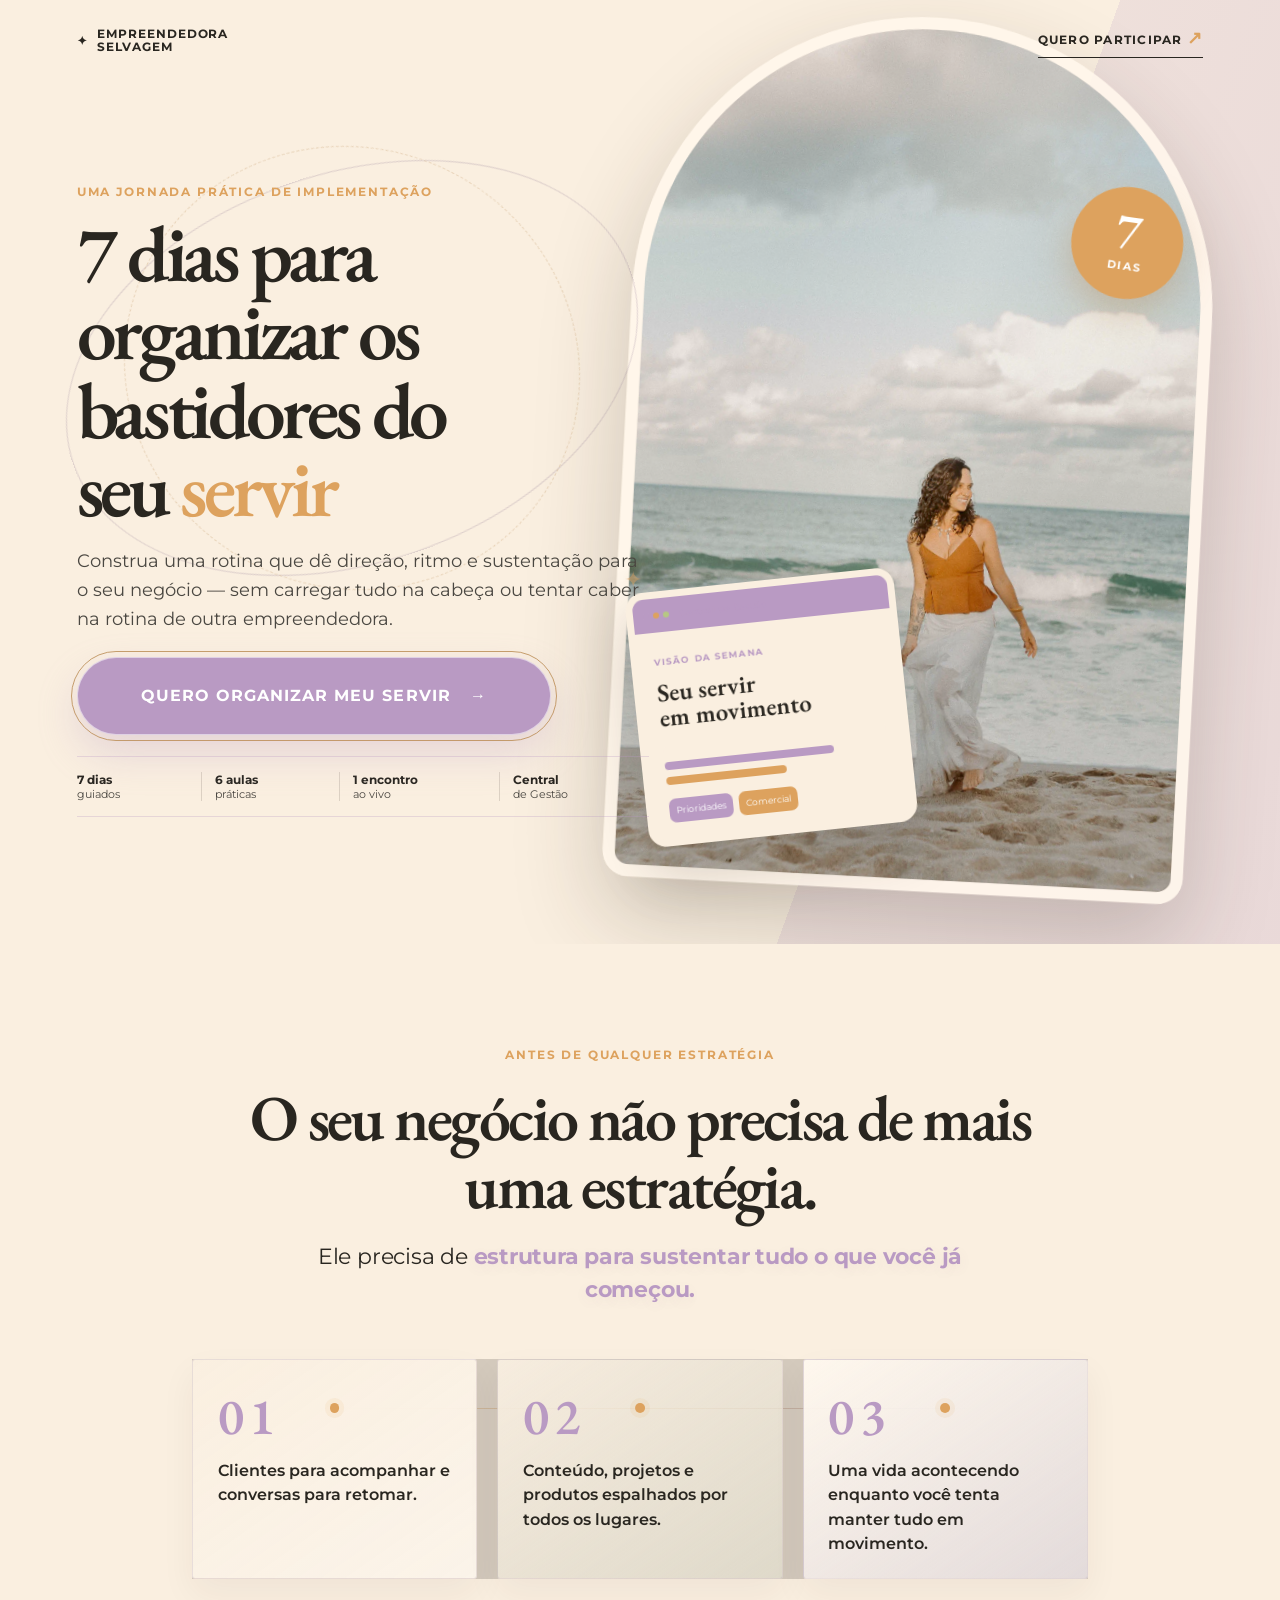
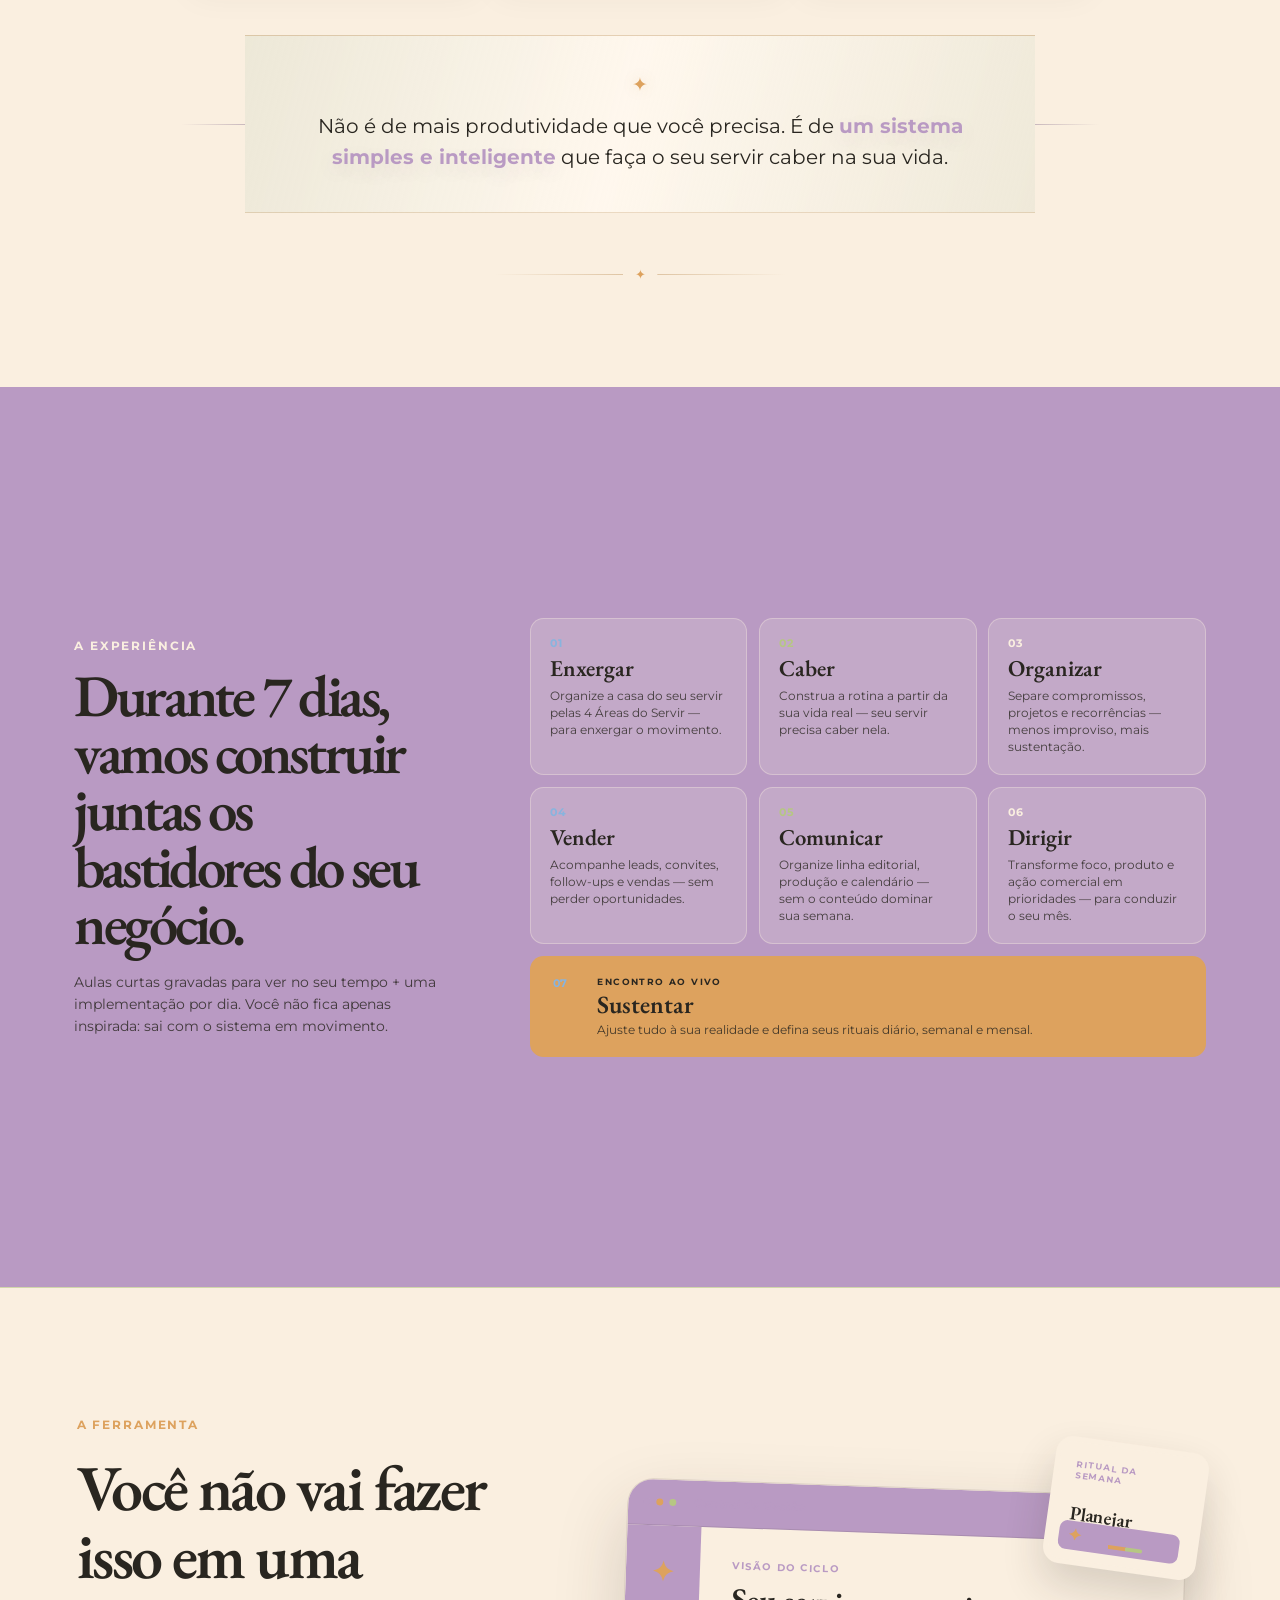
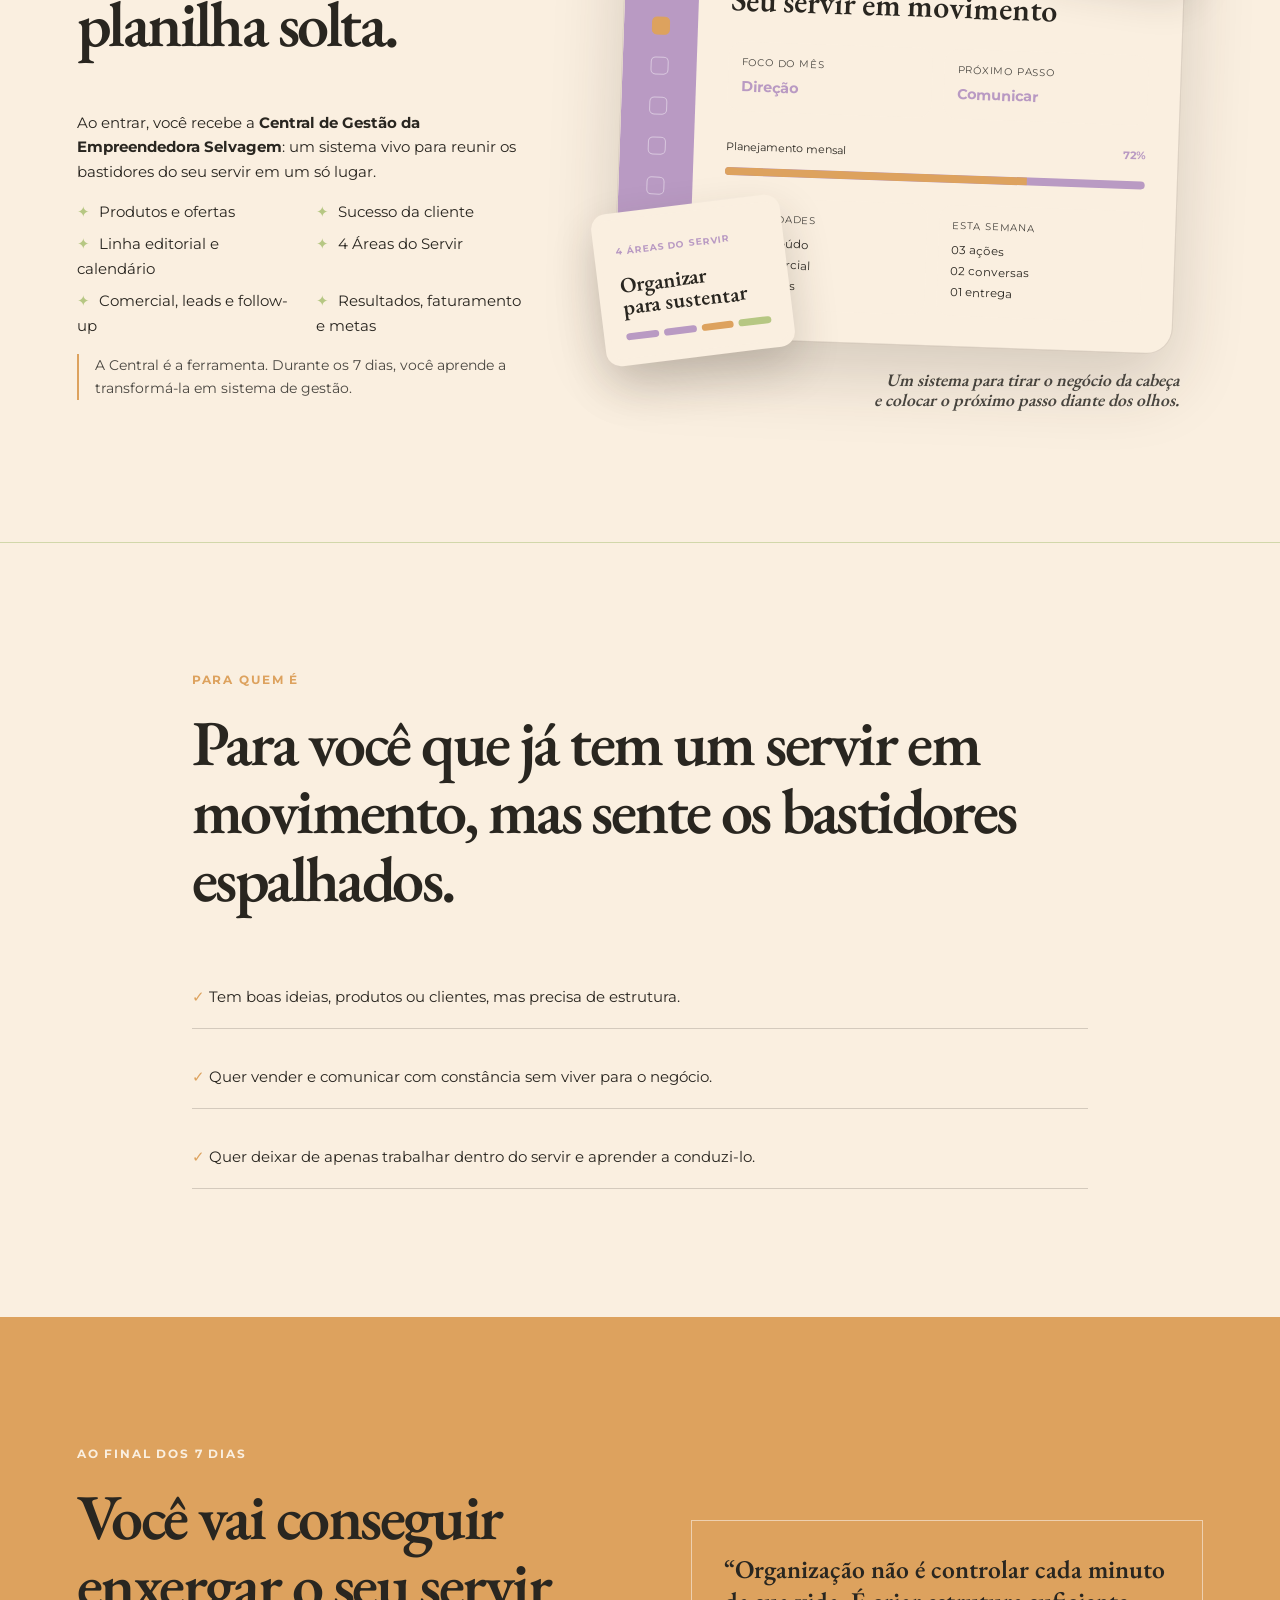
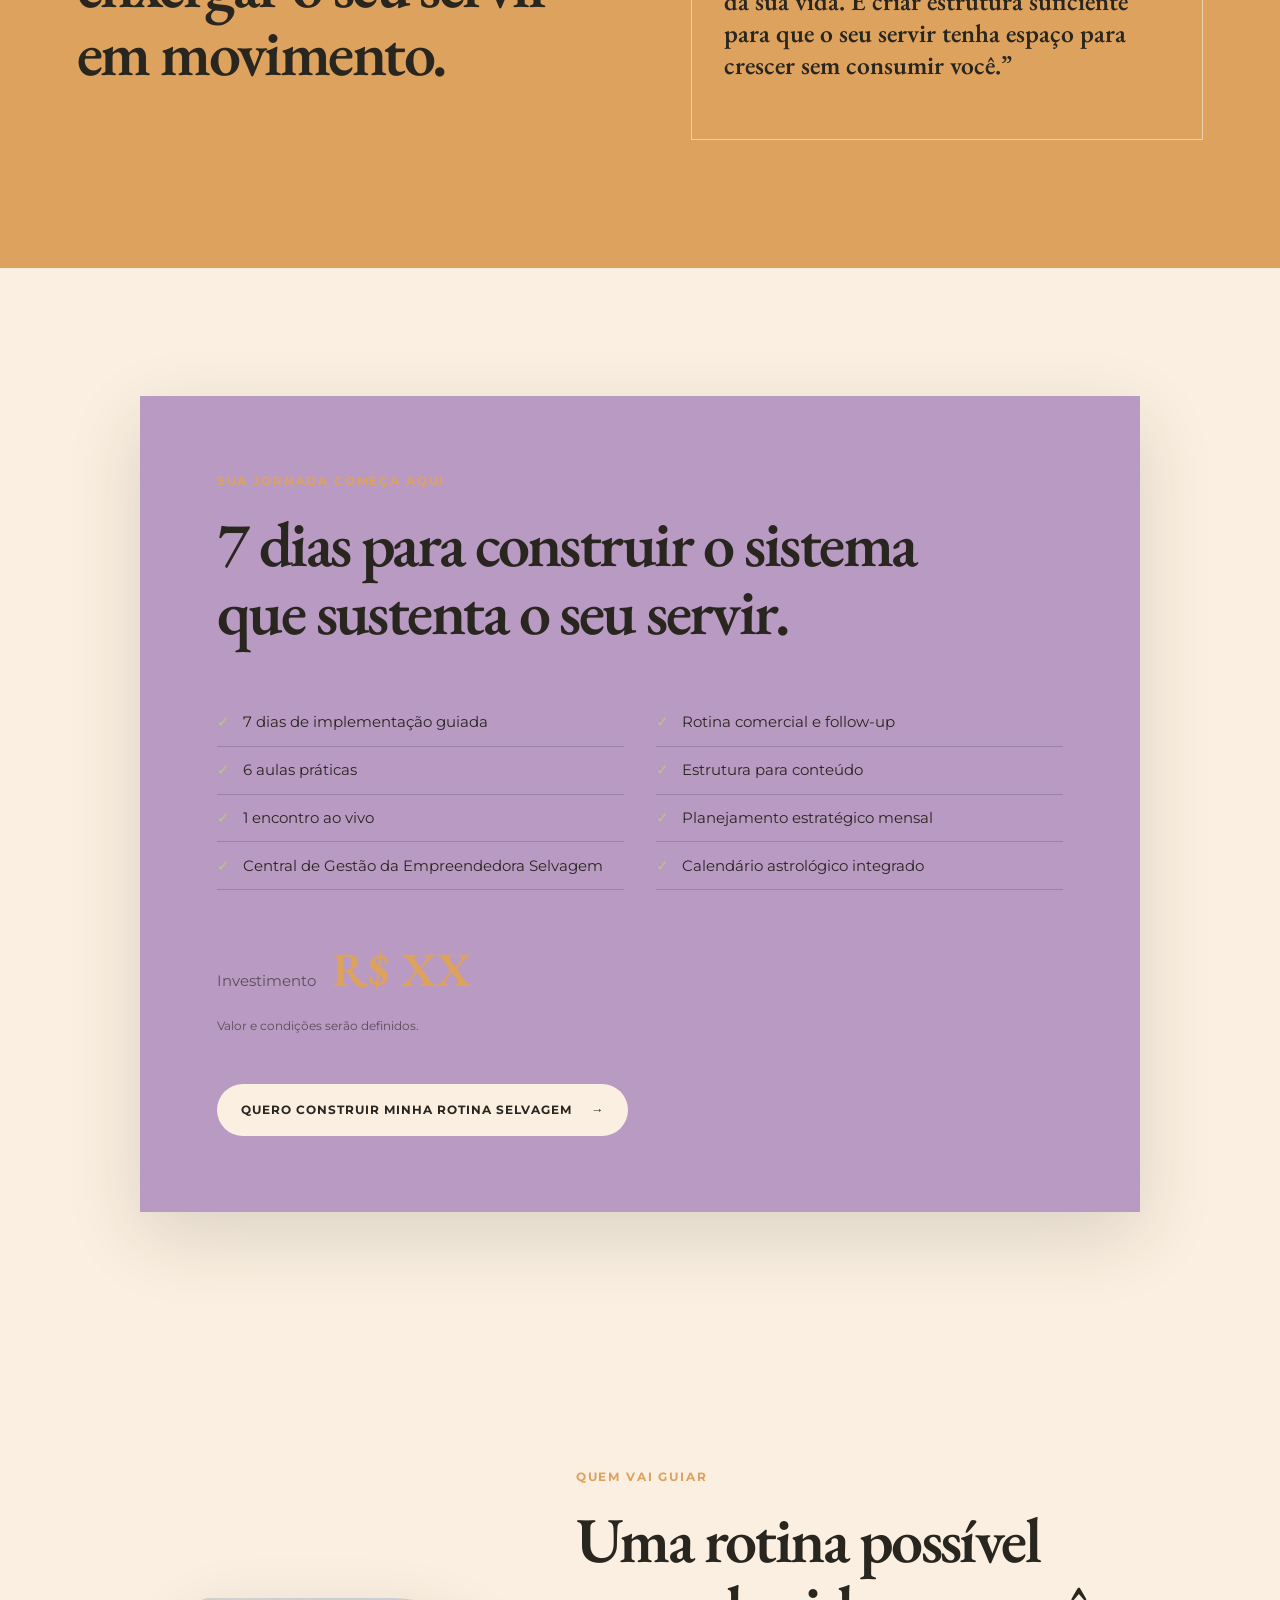
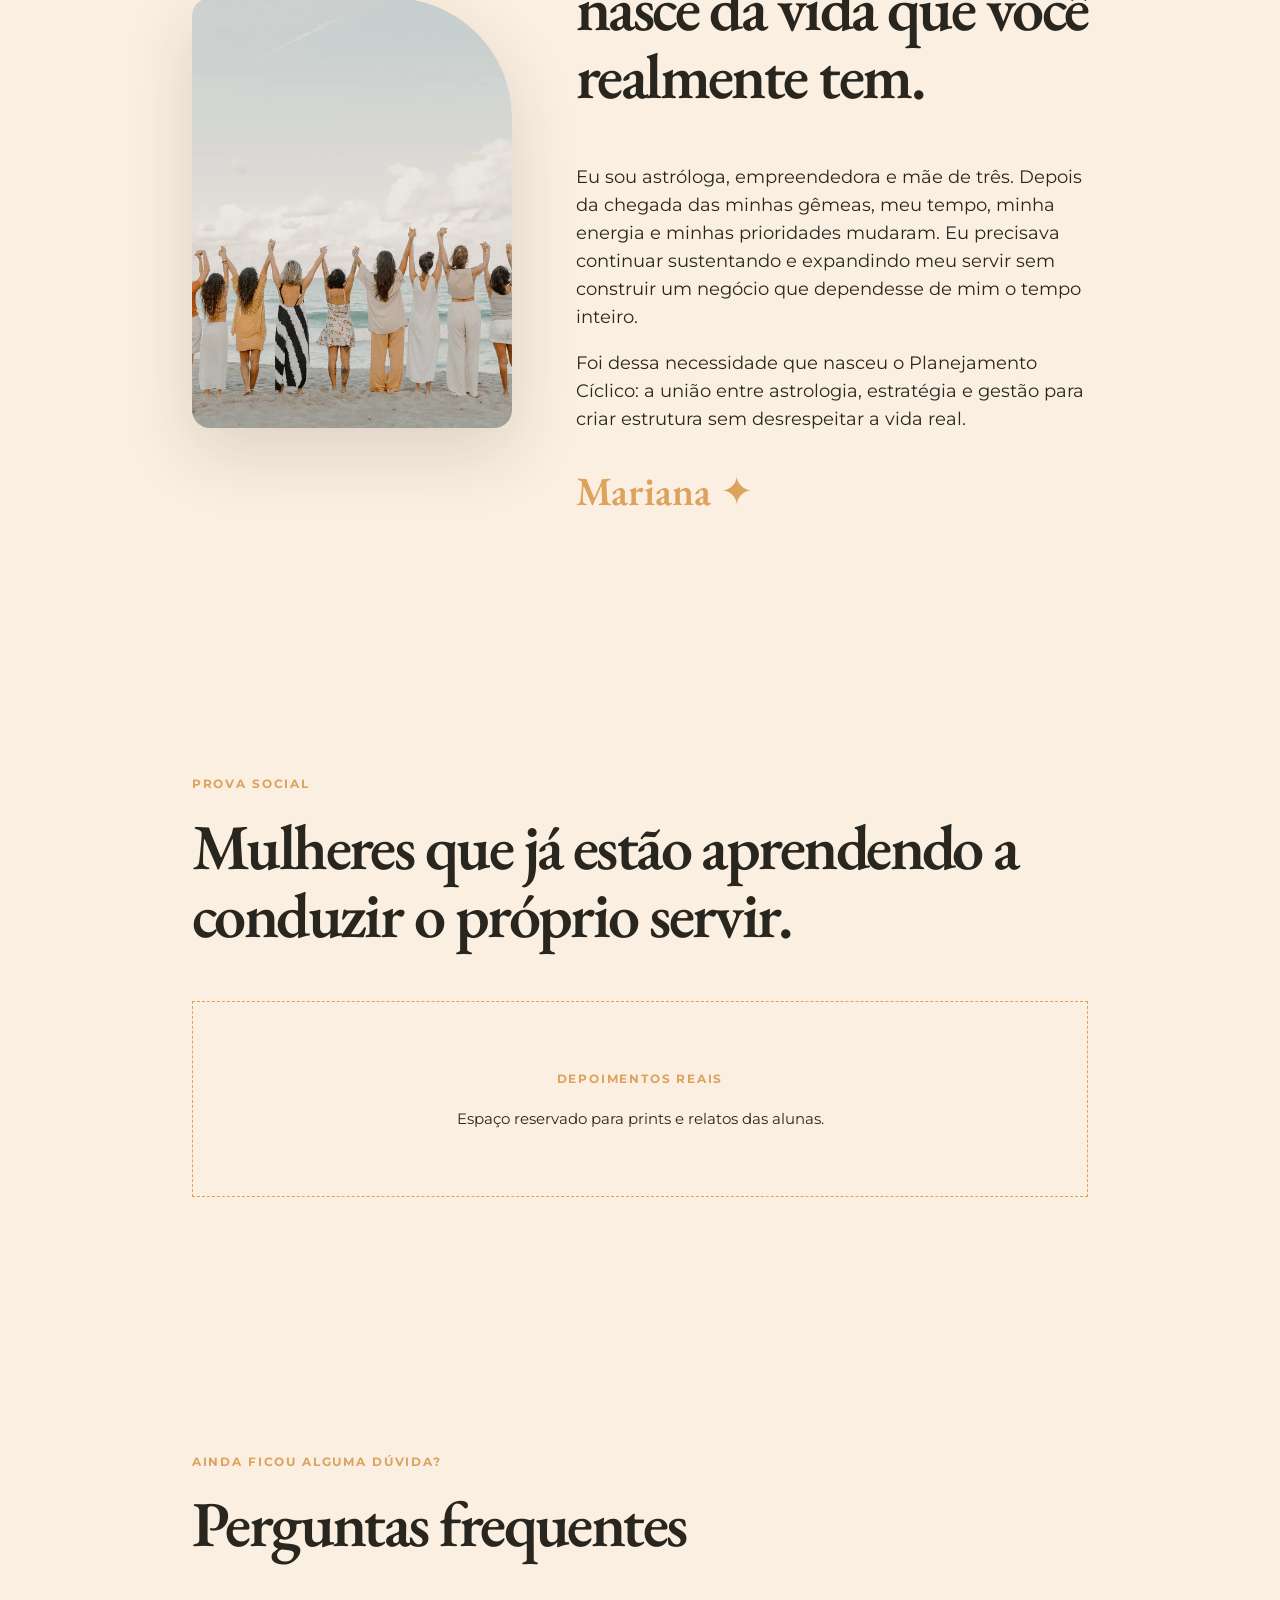
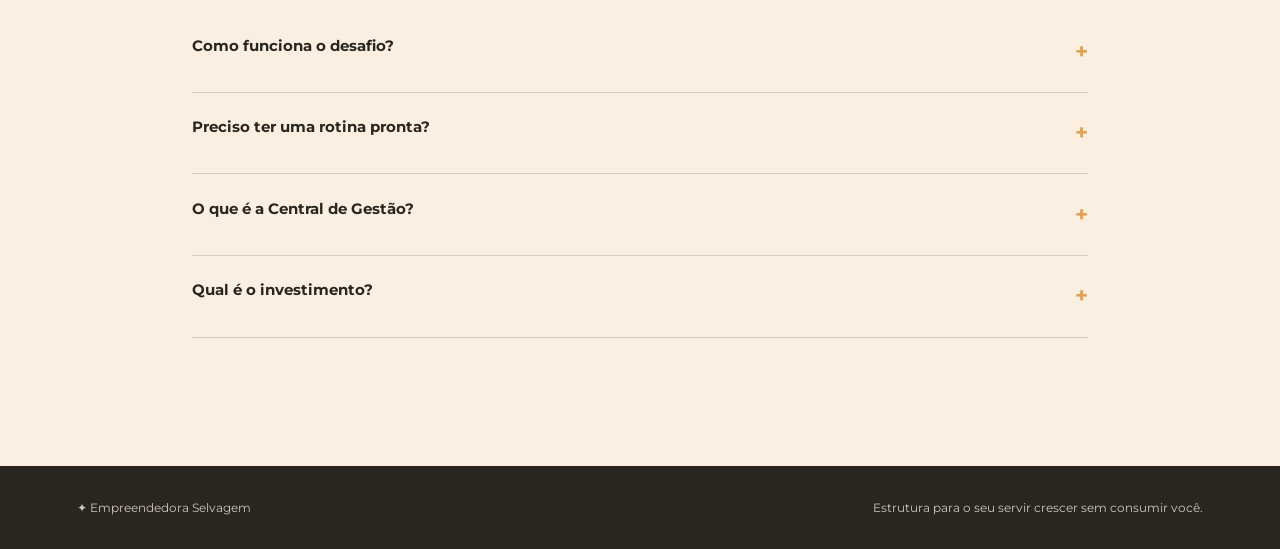
==== index.html @ 5e20bc84 "feat: publish empreendedor selvagem landing" ====
<!doctype html>
<html lang="pt-BR">
<head>
  <meta charset="utf-8">
  <meta name="viewport" content="width=device-width, initial-scale=1">
  <meta name="description" content="7 dias para organizar os bastidores do seu servir e construir uma rotina que caiba na sua vida.">
  <title>Rotina da Empreendedora Selvagem | 7 dias para organizar seu servir</title>
  <style>
@font-face{font-family:'EB Garamond';font-style:normal;font-weight:600;font-display:swap;src:url([data-uri]) format('woff2');}
@font-face{font-family:'Montserrat';font-style:normal;font-weight:400 700;font-display:swap;src:url([data-uri]) format('woff2');}







:root{--ink:#292620;--deep:#B99AC3;--cream:#FAEFE0;--paper:#FAEFE0;--rose:#B99AC3;--gold:#DDA25E;--sage:#B6C783;--line:rgba(52,40,32,.16);--shadow:0 24px 70px rgba(16,45,41,.12)}*{box-sizing:border-box}html{scroll-behavior:smooth}body{margin:0;background:var(--paper);color:var(--ink);font-family:Montserrat,'Trebuchet MS','Segoe UI',Arial,sans-serif;line-height:1.6}h1,h2,h3,p{margin-top:0}h1,h2,h3{font-family:'EB Garamond',Georgia,'Times New Roman',serif;font-weight:600;line-height:1.06}h1{font-size:clamp(3.2rem,7vw,7rem);letter-spacing:-.055em;margin-bottom:1.5rem}h2{font-size:clamp(2.4rem,5vw,4.8rem);letter-spacing:-.04em}h3{font-size:2rem;margin:.35rem 0 1rem}.section{padding:8rem max(6vw,24px)}.narrow{max-width:1050px;margin:auto}.site-header{height:82px;display:flex;align-items:center;justify-content:space-between;padding:0 max(6vw,24px);position:absolute;top:0;left:0;right:0;z-index:2}.brand{font-weight:700;text-transform:uppercase;letter-spacing:.08em;font-size:.72rem;line-height:1.1;color:inherit;text-decoration:none;display:flex;gap:.6rem;align-items:center}.brand:first-letter{font-size:1.5rem;color:var(--rose)}.header-link{color:inherit;text-decoration:none;border-bottom:1px solid currentColor;padding-bottom:4px;font-size:.78rem;font-weight:700;text-transform:uppercase;letter-spacing:.1em}.header-link span{color:var(--rose);font-size:1.1rem}.eyebrow{text-transform:uppercase;letter-spacing:.16em;font-size:.72rem;font-weight:700;color:var(--rose);margin-bottom:1.2rem}.hero{min-height:100vh;padding-top:13rem;display:grid;grid-template-columns:1.1fr .9fr;align-items:center;gap:5vw;background:var(--cream);overflow:hidden}.hero-copy{max-width:720px}.hero h1 em{color:var(--rose);font-style:normal}.hero-lead{max-width:600px;font-size:1.18rem}.hero-actions{display:flex;align-items:center;gap:1.2rem;flex-wrap:wrap;margin-top:2.2rem}.button{display:inline-flex;align-items:center;justify-content:center;gap:1.2rem;min-height:52px;padding:0 1.5rem;border-radius:999px;text-decoration:none;font-size:.78rem;font-weight:700;text-transform:uppercase;letter-spacing:.08em;transition:.25s ease}.button:hover{transform:translateY(-3px);box-shadow:var(--shadow)}.button-primary{background:var(--rose);color:#fff}.button-light{background:var(--cream);color:var(--ink)}.microcopy{font-size:.75rem;max-width:130px;line-height:1.3;opacity:.7}.hero-art{min-height:480px;position:relative;display:grid;place-items:center}.orbit{position:absolute;border:1px solid rgba(24,59,52,.35);border-radius:50%;transform:rotate(-28deg)}.orbit-one{width:80%;height:45%;border-color:var(--rose)}.orbit-two{width:80%;height:68%;transform:rotate(58deg)}.orbit-three{width:65%;height:90%;transform:rotate(25deg);border-style:dashed}.sun{height:190px;width:190px;border-radius:50%;background:var(--rose);color:#fff;display:grid;place-content:center;text-align:center;font:600 5rem/ .8 'EB Garamond',Georgia,'Times New Roman',serif;box-shadow:0 25px 60px rgba(216,121,114,.3);z-index:1}.sun small{font:700 .8rem 'DM Sans';letter-spacing:.2em;text-transform:uppercase;margin-top:1rem}.leaf{position:absolute;color:var(--gold);font-size:2rem}.leaf-a{top:20%;left:12%}.leaf-b{right:13%;top:15%;color:var(--rose)}.leaf-c{bottom:12%;right:25%}.problem{padding-top:10rem;padding-bottom:10rem;text-align:center}.problem>p:not(.eyebrow){font-size:1.25rem}.problem-grid{display:grid;grid-template-columns:repeat(3,1fr);gap:1px;background:var(--line);margin:4rem 0;text-align:left}.problem-card{background:var(--paper);padding:2rem}.problem-card span,.day-number{color:var(--rose);font-weight:700;letter-spacing:.1em}.problem-card p{margin:2.5rem 0 0;font-weight:600}.closing-copy{max-width:680px;margin:auto}.journey{background:var(--deep);color:var(--cream)}.section-intro{max-width:780px;margin-bottom:4rem}.section-intro h2{color:#fff}.section-intro>p:last-child{max-width:560px;opacity:.75}.days-grid{display:grid;grid-template-columns:repeat(4,1fr);gap:1px;background:rgba(245,240,230,.2)}.day-card{background:var(--deep);padding:2rem;min-height:270px;border:1px solid rgba(245,240,230,.12)}.day-card p{opacity:.75}.day-card b{font-size:.82rem;color:var(--gold)}.day-live{grid-column:span 2;background:var(--rose);border-color:var(--rose)}.day-live p,.day-live b{opacity:1;color:#fff}.tag{font-size:.72rem;text-transform:uppercase;letter-spacing:.12em;font-weight:700}.system{display:grid;grid-template-columns:.9fr 1.1fr;gap:9vw;align-items:center;background:var(--sage)}.system-visual{display:grid;place-items:center}.dashboard{width:min(390px,90%);height:300px;background:var(--cream);border-radius:15px;padding:1.4rem;box-shadow:var(--shadow);transform:rotate(-4deg)}.dash-dot{display:inline-block;width:8px;height:8px;border-radius:50%;background:var(--rose);margin-right:5px}.dash-line{height:52px;background:linear-gradient(135deg,transparent 48%,var(--rose) 49%,var(--rose) 51%,transparent 52%),linear-gradient(165deg,transparent 58%,var(--gold) 59%,var(--gold) 61%,transparent 62%);margin:2rem 0;border-bottom:1px solid var(--line)}.dash-row{display:flex;gap:10px}.dash-row i{display:block;height:45px;flex:1;background:#B6C783;border-radius:6px}.dash-row i:first-child{background:var(--rose)}.dash-row.short{margin-top:10px}.dash-row.short i{height:25px}.system-visual p{font:600 1.35rem/1.1 'EB Garamond',Georgia,'Times New Roman',serif;margin-top:3rem;text-align:center}.feature-list{display:grid;grid-template-columns:1fr 1fr;gap:.7rem 2rem;padding:0;list-style:none}.feature-list li:before{content:'✦';color:var(--rose);margin-right:.6rem}.note{border-left:2px solid var(--rose);padding-left:1rem;font-size:.9rem}.audience{padding-top:10rem;padding-bottom:10rem}.checks{display:grid;gap:1rem;margin-top:3rem}.checks p{margin:0;padding:1.2rem 0;border-bottom:1px solid var(--line)}.checks p::first-letter{color:var(--rose)}.transformation{background:var(--rose);color:#fff;display:grid;grid-template-columns:1fr 1fr;gap:8vw;align-items:end}.transformation .eyebrow{color:var(--cream)}.quote-box{border:1px solid rgba(255,255,255,.5);padding:2rem;font:1.6rem/1.25 'EB Garamond',Georgia,'Times New Roman',serif}.offer{background:var(--cream);padding-top:7rem;padding-bottom:7rem}.offer-card{max-width:1000px;margin:auto;background:var(--deep);color:var(--cream);padding:clamp(2rem,6vw,5rem);box-shadow:var(--shadow)}.offer-card h2{max-width:700px;color:#fff}.offer-columns{display:grid;grid-template-columns:1fr 1fr;gap:2rem;margin:3rem 0}.offer-columns ul{margin:0;padding:0;list-style:none}.offer-columns li{padding:.7rem 0;border-bottom:1px solid rgba(245,240,230,.18)}.offer-columns li:before{content:'✓';color:var(--gold);margin-right:.8rem}.price-placeholder{margin:3rem 0;display:flex;align-items:baseline;gap:1rem;flex-wrap:wrap}.price-placeholder span,.price-placeholder small{opacity:.65}.price-placeholder strong{font:600 3rem 'EB Garamond',Georgia,'Times New Roman',serif;color:var(--gold)}.price-placeholder small{flex-basis:100%;font-size:.75rem}.about{padding-top:10rem;padding-bottom:6rem}.about p:not(.eyebrow):not(.signature){max-width:700px;font-size:1.1rem}.signature{font:2.5rem 'EB Garamond',Georgia,'Times New Roman',serif;color:var(--rose);margin-top:2rem}.proof{padding-top:4rem;padding-bottom:8rem}.testimonial-placeholder{border:1px dashed var(--rose);padding:4rem;text-align:center;color:var(--rose)}.testimonial-placeholder span{font-weight:700;text-transform:uppercase;letter-spacing:.15em;font-size:.75rem}.testimonial-placeholder p{color:var(--ink);margin:1rem 0 0}.faq{padding-top:5rem;padding-bottom:10rem}.faq details{border-bottom:1px solid var(--line);padding:1.4rem 0}.faq summary{cursor:pointer;font-weight:700;list-style:none;display:flex;justify-content:space-between}.faq summary:after{content:'+';font-size:1.4rem;color:var(--rose)}.faq details[open] summary:after{content:'−'}.faq details p{max-width:700px;margin:1rem 0 0;opacity:.75}.site-footer{padding:2rem max(6vw,24px);background:var(--ink);color:var(--cream);display:flex;justify-content:space-between;gap:2rem;font-size:.75rem}.site-footer p{margin:0;opacity:.8}.reveal{opacity:1;transform:none;transition:opacity .7s ease,transform .7s ease}.reveal.visible{opacity:1;transform:none}@media(max-width:800px){.section{padding:5.5rem 24px}.hero{display:block;padding-top:9rem}.hero-art{min-height:350px;margin-top:2rem}.hero h1{font-size:3.5rem}.problem-grid,.days-grid,.system,.transformation{grid-template-columns:1fr}.day-live{grid-column:span 1}.system-visual{order:2}.feature-list,.offer-columns{grid-template-columns:1fr}.site-footer{display:block}.site-footer p+p{margin-top:.6rem}.header-link{font-size:.65rem}.brand{font-size:.62rem}}

  
/* Mobile polish + offline resilience */
@media(max-width:520px){
  .section{padding:4.5rem 18px}
  .site-header{height:70px;padding:0 18px}
  .brand{font-size:.58rem;letter-spacing:.06em}
  .header-link{font-size:.58rem;letter-spacing:.07em;min-height:44px;display:flex;align-items:center}
  .hero{min-height:auto;padding-top:8.5rem;padding-bottom:4rem}
  .hero h1{font-size:clamp(2.75rem,14vw,4.2rem);line-height:.98;letter-spacing:-.06em}
  .hero-lead{font-size:1rem;line-height:1.55}
  .hero-actions{display:block;margin-top:1.8rem}
  .button{width:100%;min-height:56px;padding:0 1rem;font-size:.68rem}
  .microcopy{display:block;max-width:none;text-align:center;margin:.75rem auto 0}
  .hero-art{min-height:280px;margin-top:1.5rem}
  .sun{width:140px;height:140px;font-size:3.8rem}
  .problem{padding-top:5rem;padding-bottom:5rem}
  h2{font-size:clamp(2.15rem,10vw,3.2rem)}
  .problem-grid{grid-template-columns:1fr;margin:2.5rem 0}
  .problem-card{padding:1.35rem}
  .problem-card p{margin:1rem 0 0}
  .journey{padding-top:5rem;padding-bottom:5rem}
  .section-intro{margin-bottom:2.5rem}
  .days-grid{grid-template-columns:1fr;gap:0}
  .day-card{min-height:0;padding:1.5rem}
  .day-live{grid-column:auto}
  .day-card h3{font-size:1.8rem}
  .system{gap:3rem}
  .system-visual{min-height:280px}
  .dashboard{height:220px;transform:rotate(-2deg)}
  .system-visual p{font-size:1.1rem;margin-top:2rem}
  .feature-list{grid-template-columns:1fr;gap:.2rem}
  .audience{padding-top:5rem;padding-bottom:5rem}
  .transformation{gap:2rem}
  .quote-box{font-size:1.3rem;padding:1.35rem}
  .offer{padding:3rem 18px}
  .offer-card{padding:2rem 1.25rem}
  .offer-card h2{font-size:2.45rem}
  .offer-columns{grid-template-columns:1fr;gap:0;margin:2rem 0}
  .price-placeholder strong{font-size:2.6rem}
  .about{padding-top:5rem;padding-bottom:4rem}
  .about p:not(.eyebrow):not(.signature){font-size:1rem}
  .proof{padding-top:3rem;padding-bottom:5rem}
  .testimonial-placeholder{padding:2.5rem 1rem}
  .faq{padding-top:3rem;padding-bottom:6rem}
  .faq summary{gap:1rem;min-height:44px;align-items:center}
  .site-footer{padding:1.5rem 18px;font-size:.7rem}
}
@media(prefers-reduced-motion:reduce){html{scroll-behavior:auto}.button{transition:none}.reveal{transition:none}}

  
.hero-photo{width:min(320px,72%);height:430px;border-radius:160px 160px 24px 24px;overflow:hidden;transform:rotate(5deg);box-shadow:var(--shadow);border:10px solid rgba(255,255,255,.58);z-index:2}.hero-photo img,.about-photo img,.photo-stack img{width:100%;height:100%;object-fit:cover;display:block}.photo-stack{display:flex;align-items:flex-end;gap:1rem;margin-bottom:2rem;transform:rotate(-3deg)}.photo-stack img{width:145px;height:185px;object-fit:cover;border:7px solid var(--cream);box-shadow:var(--shadow)}.photo-stack img+img{height:220px;transform:translateY(-18px) rotate(5deg)}.system-visual .dashboard{margin-top:-1rem}.about{display:grid;grid-template-columns:minmax(220px,320px) 1fr;gap:5vw;align-items:center}.about-photo{height:430px;border-radius:18px 120px 18px 18px;overflow:hidden;box-shadow:var(--shadow);background:var(--sage)}.about-copy{min-width:0}.about-copy h2{max-width:700px}@media(max-width:800px){.hero-photo{width:210px;height:285px}.photo-stack{justify-content:center}.photo-stack img{width:115px;height:150px}.photo-stack img+img{height:180px}.about{display:block}.about-photo{height:330px;width:min(100%,280px);margin:0 auto 3rem;border-radius:18px 100px 18px 18px}}@media(max-width:520px){.hero-photo{width:190px;height:260px;border-width:7px}.photo-stack{gap:.5rem;margin-bottom:1rem}.photo-stack img{width:100px;height:132px;border-width:5px}.photo-stack img+img{height:160px}.about-photo{height:300px;width:230px}}

/* Central mockup composition */
.central-section{grid-template-columns:.86fr 1.14fr;gap:5vw;overflow:hidden}.central-showcase{position:relative;min-height:590px;display:flex;align-items:center;justify-content:center}.mockup-main{width:min(560px,100%);border-radius:26px;background:#FAEFE0;border:1px solid rgba(52,40,32,.14);box-shadow:0 30px 70px rgba(52,40,32,.18);overflow:hidden;transform:rotate(2deg);z-index:1}.mockup-bar{height:46px;background:#B99AC3;border-bottom:1px solid rgba(52,40,32,.12);display:flex;align-items:center;gap:6px;padding:0 15px;color:#B99AC3;font-size:.7rem}.mockup-bar span{width:7px;height:7px;border-radius:50%;background:#B99AC3}.mockup-bar span:nth-child(2){background:#DDA25E}.mockup-bar span:nth-child(3){background:#B6C783}.mockup-bar b{margin-left:12px;font-weight:700;letter-spacing:.04em}.mockup-bar em{margin-left:auto;font-style:normal;letter-spacing:.12em}.mockup-body{display:grid;grid-template-columns:74px 1fr;min-height:340px}.mockup-body aside{background:#B99AC3;padding:25px 18px;display:flex;flex-direction:column;align-items:center;gap:22px;color:#fff}.mockup-body aside strong{font-family:'EB Garamond',Georgia,serif;font-size:1.7rem;color:#DDA25E}.mockup-body aside i{width:18px;height:18px;border:1px solid rgba(255,255,255,.45);border-radius:5px;display:block}.mockup-body aside i.active{background:#DDA25E;border-color:#DDA25E}.mockup-content{padding:30px 32px;color:#292620}.mock-kicker{font-size:.62rem;letter-spacing:.16em;color:#B99AC3;font-weight:800;margin-bottom:.6rem}.mockup-content h3{font:600 2rem/1.05 'EB Garamond',Georgia,serif;margin:0 0 1.5rem;color:#292620}.mock-stats{display:grid;grid-template-columns:1fr 1fr;gap:12px}.mock-stats div,.mock-columns div{background:#FAEFE0;border-radius:14px;padding:13px}.mock-stats small,.mock-columns small{display:block;font-size:.62rem;color:#4A4741;text-transform:uppercase;letter-spacing:.08em}.mock-stats b{display:block;margin-top:5px;color:#B99AC3;font-size:.9rem}.mock-progress{margin:22px 0}.mock-progress span,.mock-progress b{font-size:.68rem}.mock-progress b{float:right;color:#B99AC3}.mock-progress i{display:block;clear:both;height:8px;border-radius:9px;background:#B99AC3;margin-top:9px;overflow:hidden}.mock-progress u{display:block;width:72%;height:100%;background:#DDA25E;text-decoration:none}.mock-columns{display:grid;grid-template-columns:1fr 1fr;gap:12px}.mock-columns p{font-size:.72rem;line-height:1.8;margin:7px 0 0}.mockup-float{position:absolute;border:7px solid #FAEFE0;box-shadow:0 20px 45px rgba(52,40,32,.2);z-index:2}.mockup-planner{width:150px;height:190px;right:0;top:4%;transform:rotate(8deg);border-radius:12px;overflow:hidden;background:#DDA25E}.mockup-planner img{width:100%;height:100%;display:block;object-fit:cover}.mockup-planner span{position:absolute;bottom:9px;left:9px;color:#fff;background:#B99AC3;padding:6px 9px;border-radius:8px;font:600 .85rem/1 'EB Garamond',Georgia,serif}.mockup-areas{left:0;bottom:9%;width:190px;background:#FAEFE0;border-radius:15px;padding:18px 15px;transform:rotate(-7deg);color:#292620}.mockup-areas small{font-size:.58rem;letter-spacing:.1em;color:#B99AC3;font-weight:800}.mockup-areas b{display:block;font:600 1.35rem/1.05 'EB Garamond',Georgia,serif;margin:11px 0 15px}.mockup-areas div{display:flex;gap:5px}.mockup-areas i{height:7px;flex:1;border-radius:9px;background:#B99AC3}.mockup-areas i:nth-child(2){background:#B99AC3}.mockup-areas i:nth-child(3){background:#DDA25E}.mockup-areas i:nth-child(4){background:#B6C783}.showcase-caption{position:absolute;right:4%;bottom:0;color:#4A4741;font:italic 1.1rem/1.15 'EB Garamond',Georgia,serif;text-align:right}.central-section .system-copy{position:relative;z-index:3}.central-section .feature-list{gap:.5rem 1.3rem}.central-section .note{color:#4A4741}@media(max-width:800px){.central-section{display:block}.central-showcase{min-height:500px;margin-top:3rem}.mockup-main{width:calc(100% - 35px)}.mockup-body{grid-template-columns:54px 1fr}.mockup-body aside{padding:20px 12px}.mockup-content{padding:22px 18px}.mockup-content h3{font-size:1.65rem}.mockup-planner{right:0;top:0;width:112px;height:145px}.mockup-areas{left:0;bottom:9%;width:150px;padding:13px}.mockup-areas b{font-size:1.15rem}.showcase-caption{right:2%;bottom:-1rem;font-size:.95rem}}@media(max-width:520px){.central-showcase{min-height:450px;margin-top:2rem}.mockup-main{width:calc(100% - 20px);transform:rotate(1deg)}.mockup-body{min-height:290px}.mockup-content{padding:19px 14px}.mockup-content h3{font-size:1.4rem;margin-bottom:1rem}.mock-stats{gap:7px}.mock-stats div,.mock-columns div{padding:9px}.mock-columns p{font-size:.62rem}.mockup-planner{width:88px;height:118px;border-width:5px}.mockup-planner span{font-size:.72rem;bottom:5px;left:5px;padding:4px 5px}.mockup-areas{width:132px;bottom:8%;padding:10px;border-width:5px}.mockup-areas b{font-size:1rem;margin:7px 0 10px}.showcase-caption{bottom:-1.6rem;right:0;font-size:.82rem}}

/* Hero v2 — emoção + produto */
.hero-updated{position:relative;min-height:100svh;padding-top:8.5rem;padding-bottom:5rem;grid-template-columns:minmax(0,1fr) minmax(390px,.9fr);gap:5vw;background:linear-gradient(110deg,#FAEFE0 0%,#FAEFE0 56%,#FAEFE0 56%,#B99AC3 100%);overflow:hidden}.hero-updated .hero-copy{max-width:690px;align-self:center;position:relative;z-index:2}.hero-updated h1{font-size:clamp(3.7rem,6.2vw,6.7rem);max-width:680px}.hero-updated .hero-lead{max-width:570px;font-size:1.14rem;color:#4A4741}.hero-updated .hero-actions{margin-top:2rem}.hero-updated .button-primary{min-width:285px;background:#B99AC3;box-shadow:0 18px 40px rgba(111,85,125,.28);border:1px solid rgba(255,255,255,.55)}.hero-delivery{display:grid;grid-template-columns:repeat(4,auto);gap:0;margin-top:2rem;border-top:1px solid rgba(52,40,32,.18);border-bottom:1px solid rgba(52,40,32,.18);padding:.95rem 0;max-width:640px}.hero-delivery span{font-size:.67rem;line-height:1.25;color:#4A4741;padding:0 .8rem;border-right:1px solid rgba(52,40,32,.15)}.hero-delivery span:first-child{padding-left:0}.hero-delivery span:last-child{border:0}.hero-delivery b{display:block;color:#292620;font-size:.77rem}.hero-visual-panel{position:relative;min-height:590px;display:grid;place-items:center}.hero-photo-large{width:min(410px,80%);height:560px;border-radius:220px 220px 20px 20px;overflow:hidden;border:10px solid rgba(255,247,236,.9);box-shadow:0 32px 75px rgba(52,40,32,.22);transform:rotate(3deg)}.hero-photo-large:after{content:'';position:absolute;inset:0;background:linear-gradient(180deg,transparent 55%,rgba(52,40,32,.18));pointer-events:none}.hero-photo-large img{width:100%;height:100%;object-fit:cover;display:block}.hero-product-card{position:absolute;left:-1.6rem;bottom:2.2rem;width:270px;background:#FAEFE0;border:7px solid #FAEFE0;box-shadow:0 25px 55px rgba(52,40,32,.22);border-radius:18px;overflow:hidden;transform:rotate(-6deg);z-index:2}.product-top{height:34px;background:#B99AC3;display:flex;align-items:center;gap:4px;padding:0 10px;font-size:.58rem;color:#B99AC3;font-weight:700}.product-top i{width:6px;height:6px;border-radius:50%;background:#B99AC3}.product-top i:nth-child(2){background:#DDA25E}.product-top i:nth-child(3){background:#B6C783}.product-top span{margin-left:6px}.product-inner{padding:16px}.product-inner small{font-size:.54rem;letter-spacing:.13em;color:#B99AC3;font-weight:800}.product-inner strong{display:block;font:600 1.55rem/1 'EB Garamond',Georgia,serif;color:#292620;margin:.45rem 0 1.1rem}.product-lines{display:grid;gap:7px}.product-lines b{height:8px;background:#FAEFE0;border-radius:10px}.product-lines b:nth-child(2){width:76%;background:#B99AC3}.product-lines b:nth-child(3){width:54%;background:#DDA25E}.product-mini{display:flex;gap:6px;margin-top:14px}.product-mini span{font-size:.55rem;padding:5px 7px;border-radius:7px;background:#B99AC3;color:#fff}.product-mini span+span{background:#DDA25E}.hero-seal{position:absolute;right:0;top:9%;width:92px;height:92px;border-radius:50%;background:#DDA25E;color:#fff;display:grid;place-content:center;text-align:center;font:600 2.6rem/.7 'EB Garamond',Georgia,serif;box-shadow:0 14px 35px rgba(185,138,80,.35);transform:rotate(8deg)}.hero-seal small{font:800 .62rem Montserrat,Arial,sans-serif;letter-spacing:.15em;text-transform:uppercase;margin-top:.7rem}@media(max-width:900px){.hero-updated{grid-template-columns:1fr;padding-top:8rem;gap:1rem}.hero-updated .hero-copy{max-width:720px}.hero-visual-panel{min-height:460px;max-width:600px;width:100%;margin:auto}.hero-photo-large{height:430px;width:310px}.hero-product-card{left:3%;bottom:2rem}.hero-seal{right:8%;top:5%}}@media(max-width:520px){.hero-updated{padding:6.5rem 18px 3.8rem;background:linear-gradient(155deg,#FAEFE0 0%,#FAEFE0 53%,#FAEFE0 53%,#B99AC3 100%)}.hero-updated h1{font-size:clamp(3.15rem,14vw,4.5rem)}.hero-updated .hero-lead{font-size:1rem}.hero-updated .button-primary{width:100%;min-width:0}.hero-delivery{grid-template-columns:1fr 1fr;gap:0;margin-top:1.5rem;padding:.55rem 0}.hero-delivery span{padding:.65rem .7rem;border-bottom:1px solid rgba(52,40,32,.15)}.hero-delivery span:nth-child(odd){padding-left:0}.hero-delivery span:nth-child(even){border-right:0}.hero-delivery span:nth-last-child(-n+2){border-bottom:0}.hero-visual-panel{min-height:370px;margin-top:1rem}.hero-photo-large{width:230px;height:330px;border-width:7px}.hero-product-card{width:190px;left:0;bottom:1.2rem;border-width:5px}.product-inner{padding:11px}.product-inner strong{font-size:1.25rem;margin:.35rem 0 .8rem}.product-lines{gap:5px}.product-lines b{height:6px}.product-mini{margin-top:9px}.product-mini span{font-size:.45rem}.hero-seal{right:0;width:66px;height:66px;font-size:1.9rem;top:4%}.hero-seal small{font-size:.46rem;margin-top:.5rem}.hero-updated .hero-actions{margin-top:1.5rem}}

/* Hero v3 — foto ampliada e órbitas na headline */
.hero-updated .hero-copy{isolation:isolate}.headline-frame{position:absolute;z-index:-1;left:-10rem;top:-7rem;width:620px;height:520px;pointer-events:none;opacity:.72}.headline-orbit{position:absolute;border:1px solid rgba(111,85,125,.20);border-radius:50%;display:block}.headline-orbit.orbit-a{width:610px;height:360px;left:0;top:72px;transform:rotate(-19deg)}.headline-orbit.orbit-b{width:435px;height:520px;left:93px;top:0;border-style:dashed;border-color:rgba(185,138,80,.34);transform:rotate(27deg)}.headline-star{position:absolute;right:23px;bottom:45px;color:#DDA25E;font-size:1.25rem;font-style:normal}.hero-photo-large{width:min(535px,94%);height:728px;border-radius:270px 270px 24px 24px}.hero-visual-panel{min-height:720px}.hero-product-card{left:-3.2rem;bottom:1.8rem}.hero-seal{right:-2%;top:7%}@media(max-width:900px){.headline-frame{left:-7rem;top:-6rem;transform:scale(.84);transform-origin:top left}.hero-visual-panel{min-height:550px}.hero-photo-large{width:390px;height:530px}.hero-product-card{left:1%;bottom:1.7rem}.hero-seal{right:4%;top:4%}}@media(max-width:520px){.headline-frame{left:-8.5rem;top:-7.5rem;transform:scale(.56);transform-origin:top left;opacity:.5}.hero-visual-panel{min-height:405px}.hero-photo-large{width:275px;height:382px}.hero-product-card{left:0;bottom:1.2rem}.hero-seal{right:0;top:4%}}

/* Hero v5 — apenas a foto foi ampliada; composição original preservada */
@media(min-width:901px){.hero-photo-large{transform:translateY(-22px) rotate(3deg) scale(1.2);transform-origin:center center}}

/* Hero v6 — colunas mais próximas e foto levemente elevada, fluido ao viewport */
@media(min-width:901px){.hero-updated{gap:clamp(32px,3vw,44px)}.hero-visual-panel{transform:translateX(clamp(-34px,-2.4vw,-22px))}.hero-photo-large{transform:translateY(clamp(-42px,-3vw,-30px)) rotate(3deg) scale(1.2);transform-origin:center center}.hero-product-card{left:calc(-3.2rem + clamp(22px,2.4vw,34px))}}

/* Hero v7 — compactação, órbita centrada e escala fluida */
.keep-together{white-space:nowrap}.hero-updated{min-height:100svh}@media(min-width:901px){.hero-updated .hero-copy{align-self:center}.hero-updated .hero-copy .eyebrow{margin-bottom:clamp(10px,1vw,14px)}.hero-updated h1{line-height:.99;margin-bottom:clamp(14px,1.4vw,18px)}.hero-updated .hero-lead{margin-bottom:0}.hero-updated .hero-actions{margin-top:clamp(18px,1.8vw,24px)}.hero-updated .hero-delivery{margin-top:clamp(16px,1.7vw,22px)}.hero-photo-large{transform:translateY(clamp(-50px,-3.6vw,-40px)) rotate(3deg) scale(1.2)}.headline-frame{left:-20px;top:-10px;width:590px;height:430px;opacity:.95}.headline-orbit.orbit-a{left:0;top:0;width:590px;height:390px;border:1.4px solid rgba(111,85,125,.42);transform:rotate(-19deg)}.headline-orbit.orbit-b{left:65px;top:-25px;width:460px;height:440px;border:1.35px dashed rgba(185,138,80,.58);transform:rotate(27deg)}.headline-star{right:5px;bottom:5px;color:#DDA25E;font-size:1.4rem;text-shadow:0 2px 10px rgba(185,138,80,.22)}.hero-seal{width:112px;height:112px;font-size:3.15rem;line-height:.68}.hero-seal small{font-size:.68rem;margin-top:.78rem}}@media(max-width:900px){.hero-updated{min-height:auto}.keep-together{white-space:nowrap}.hero-updated .hero-copy .eyebrow{margin-bottom:12px}.hero-updated h1{line-height:1.01;margin-bottom:16px}.hero-updated .hero-actions{margin-top:20px}.hero-updated .hero-delivery{margin-top:20px}}@media(max-width:520px){.keep-together{white-space:normal}.hero-updated h1{line-height:1.02}.hero-updated .hero-copy .eyebrow{margin-bottom:10px}.hero-updated .hero-actions{margin-top:16px}.hero-updated .hero-delivery{margin-top:16px}}

/* Hero v8 — movimento sutil inspirado nas referências */
@keyframes orbit-sway-a{0%,100%{transform:rotate(-19deg) scale(1)}50%{transform:rotate(-12deg) scale(1.012)}}@keyframes orbit-sway-b{from{transform:rotate(27deg)}to{transform:rotate(387deg)}}@keyframes cta-breathe{0%,100%{box-shadow:0 18px 40px rgba(111,85,125,.26),0 0 0 0 rgba(185,138,80,0)}50%{box-shadow:0 22px 48px rgba(111,85,125,.32),0 0 0 7px rgba(185,138,80,.09)}}@keyframes mockup-float{0%,100%{transform:translateY(0) rotate(-6deg)}50%{transform:translateY(-8px) rotate(-5.3deg)}}@keyframes photo-glow{0%,100%{filter:drop-shadow(0 25px 48px rgba(52,40,32,.18))}50%{filter:drop-shadow(0 32px 62px rgba(111,85,125,.22))}}.headline-frame{opacity:.48}.hero-updated .button-primary{position:relative;overflow:hidden;animation:cta-breathe 3.8s ease-in-out infinite;transition:transform .24s ease,box-shadow .24s ease,background .24s ease}.hero-updated .button-primary:before{content:'';position:absolute;inset:0;background:linear-gradient(105deg,transparent 18%,rgba(255,255,255,.22) 48%,transparent 72%);transform:translateX(-130%);transition:transform .6s ease}.hero-updated .button-primary span{display:inline-block;transition:transform .24s ease}.hero-updated .button-primary:hover{transform:translateY(-3px);background:#B99AC3;box-shadow:0 24px 56px rgba(111,85,125,.36),0 0 0 7px rgba(185,138,80,.11)}.hero-updated .button-primary:hover:before{transform:translateX(130%)}.hero-updated .button-primary:hover span{transform:translateX(5px)}.hero-product-card{animation:mockup-float 6s ease-in-out infinite}.hero-photo-large{animation:photo-glow 7s ease-in-out infinite}.headline-orbit.orbit-a{animation:orbit-sway-a 26s ease-in-out infinite}.headline-orbit.orbit-b{animation:orbit-sway-b 46s linear infinite}@media(prefers-reduced-motion:reduce){.hero-updated .button-primary,.hero-product-card,.hero-photo-large,.headline-orbit.orbit-a,.headline-orbit.orbit-b{animation:none!important;transition:none!important}.hero-updated .button-primary:before{display:none}}

/* Performance + motion v9: no animated filters; stronger inexpensive CTA pulse */
@keyframes cta-breathe-strong{0%,100%{box-shadow:0 17px 34px rgba(111,85,125,.28),0 0 0 0 rgba(185,138,80,0)}50%{box-shadow:0 24px 54px rgba(111,85,125,.44),0 0 0 8px rgba(185,138,80,.15)}}
@keyframes cta-ring-strong{0%{opacity:.78;transform:scale(.92)}72%,100%{opacity:0;transform:scale(1.2)}}
.hero-photo-large{animation:none!important;filter:none!important;will-change:auto}.hero-updated .button-primary{isolation:isolate;overflow:visible;animation:cta-breathe-strong 2.05s ease-out infinite!important}.hero-updated .button-primary:after{content:'';position:absolute;z-index:-1;inset:-7px;border:1.5px solid rgba(185,138,80,.8);border-radius:inherit;pointer-events:none;animation:cta-ring-strong 2.05s ease-out infinite}.hero-updated .button-primary:before{border-radius:inherit;overflow:hidden}.hero-product-card{will-change:transform}.headline-orbit{will-change:transform}@media(prefers-reduced-motion:reduce){.hero-updated .button-primary:after{animation:none;display:none}.hero-updated .button-primary{animation:none!important}}

/* Hero v10 — CTA 50% maior + movimento visível no card da foto */
@keyframes cta-scale-pulse{0%,100%{transform:scale(1)}50%{transform:scale(1.035)}}
@keyframes photo-drift-desktop{0%,100%{transform:translateY(var(--photo-y)) rotate(3deg) scale(1.2)}50%{transform:translateY(calc(var(--photo-y) - 10px)) rotate(3.45deg) scale(1.208)}}
@keyframes photo-drift-mobile{0%,100%{transform:rotate(3deg) translateY(0)}50%{transform:rotate(3.35deg) translateY(-7px)}}
@keyframes photo-glint{0%,30%,100%{opacity:.07;transform:translateX(-18%)}56%{opacity:.22;transform:translateX(16%)}}
@keyframes seal-sway{0%,100%{transform:rotate(8deg) scale(1)}50%{transform:rotate(3deg) scale(1.05)}}
.hero-updated .button-primary{min-width:474px!important;min-height:78px!important;padding:1.35rem 2.15rem!important;font-size:1rem!important;letter-spacing:.065em;animation:cta-breathe-strong 2.05s ease-out infinite,cta-scale-pulse 2.05s ease-in-out infinite!important}.hero-photo-large{position:relative;will-change:transform;overflow:hidden}.hero-photo-large:after{content:'';position:absolute;inset:-3%;z-index:1;pointer-events:none;background:linear-gradient(110deg,transparent 27%,rgba(255,247,236,.5) 48%,transparent 68%);mix-blend-mode:soft-light;animation:photo-glint 8s ease-in-out infinite}.hero-photo-large img{position:relative;z-index:0}.hero-seal{animation:seal-sway 5.5s ease-in-out infinite;will-change:transform}@media(min-width:901px){.hero-photo-large{--photo-y:clamp(-50px,-3.6vw,-40px);animation:photo-drift-desktop 8s ease-in-out infinite!important}}@media(max-width:900px){.hero-photo-large{animation:photo-drift-mobile 8s ease-in-out infinite!important}.hero-updated .button-primary{min-width:0!important}}@media(max-width:520px){.hero-updated .button-primary{min-height:62px!important;padding:1.05rem 1.2rem!important;font-size:.88rem!important}}@media(prefers-reduced-motion:reduce){.hero-updated .button-primary,.hero-photo-large,.hero-photo-large:after,.hero-seal{animation:none!important}}

/* Hero v11 — estrela orbital com brilho sutil */
@keyframes headline-star-twinkle{0%,100%{transform:scale(.9) rotate(0deg);opacity:.58;text-shadow:0 0 0 rgba(185,138,80,0)}48%{transform:scale(1.28) rotate(18deg);opacity:1;text-shadow:0 0 18px rgba(185,138,80,.72)}72%{transform:scale(1.04) rotate(9deg);opacity:.82;text-shadow:0 0 8px rgba(185,138,80,.35)}}
.headline-star{display:block;animation:headline-star-twinkle 3.4s ease-in-out infinite;will-change:transform,opacity;text-shadow:0 0 8px rgba(185,138,80,.25)}@media(prefers-reduced-motion:reduce){.headline-star{animation:none!important}}

/* Hero v12 — rover luminoso nos links da navegação */
.site-header a{position:relative;isolation:isolate;transition:color .24s ease,transform .24s ease}.site-header a:before{content:'';position:absolute;z-index:-1;inset:-.45rem -.65rem;border-radius:999px;background:radial-gradient(circle at 50% 50%,rgba(221,162,94,.28),rgba(221,162,94,.07) 45%,transparent 72%);opacity:0;transform:scale(.72);transition:opacity .3s ease,transform .3s ease;pointer-events:none}.site-header a:after{content:'';position:absolute;left:-.12rem;right:-.12rem;bottom:-.34rem;height:1.5px;border-radius:20px;background:linear-gradient(90deg,transparent,rgba(221,162,94,.24) 20%,#DDA25E 50%,rgba(221,162,94,.24) 80%,transparent);opacity:0;transform:scaleX(.25);transform-origin:center;transition:opacity .28s ease,transform .34s cubic-bezier(.2,.8,.2,1);pointer-events:none}.site-header a:hover,.site-header a:focus-visible{color:#B99AC3;transform:translateY(-1px)}.site-header a:hover:before,.site-header a:focus-visible:before{opacity:1;transform:scale(1.08)}.site-header a:hover:after,.site-header a:focus-visible:after{opacity:1;transform:scaleX(1)}.site-header a:focus-visible{outline:2px solid rgba(221,162,94,.9);outline-offset:6px}@media(prefers-reduced-motion:reduce){.site-header a,.site-header a:before,.site-header a:after{transition:none!important}}

/* Dobra 2 v1 — diagnóstico com ritmo e virada visual */
.problem{position:relative;padding-block:clamp(5.8rem,8vw,7.4rem)!important}.problem-intro{max-width:850px;margin-inline:auto}.problem h2{max-width:800px;margin:0 auto 1.25rem!important}.problem-intro>p:last-child{max-width:710px;margin:0 auto!important}.problem-grid{position:relative;isolation:isolate;gap:clamp(1rem,2.2vw,1.7rem)!important;margin:clamp(2.7rem,5vw,4rem) 0 clamp(2.4rem,4.5vw,3.5rem)!important}.problem-grid:before{content:'';position:absolute;z-index:-1;top:2.75rem;left:11%;right:11%;height:1px;background:linear-gradient(90deg,transparent,rgba(185,138,80,.42) 14%,rgba(111,85,125,.34) 50%,rgba(185,138,80,.42) 86%,transparent)}.problem-card{position:relative;min-height:205px;padding:2rem 1.65rem 1.55rem!important;border:1px solid rgba(111,85,125,.14)!important;background:linear-gradient(145deg,rgba(255,253,248,.98),rgba(247,237,223,.72))!important;box-shadow:0 15px 35px rgba(52,40,32,.055);transition:transform .32s ease,box-shadow .32s ease,border-color .32s ease}.problem-card:before{content:'';position:absolute;top:2.35rem;left:50%;width:.62rem;height:.62rem;border-radius:999px;background:#DDA25E;box-shadow:0 0 0 6px rgba(221,162,94,.12);transform:translate(-50%,-50%)}.problem-card span{display:block;color:#B99AC3!important;font-family:'EB Garamond',Georgia,serif;font-size:clamp(2.8rem,4vw,3.75rem)!important;line-height:1;margin-bottom:1.3rem!important}.problem-card p{max-width:225px;margin:0 auto!important;font-size:.9rem;line-height:1.65}.problem-card:hover{transform:translateY(-6px);border-color:rgba(185,138,80,.5)!important;box-shadow:0 22px 42px rgba(52,40,32,.12)}.problem-resolution{position:relative;max-width:790px;margin:0 auto;padding:clamp(1.6rem,3.5vw,2.35rem) clamp(1.4rem,4vw,3.3rem);background:linear-gradient(105deg,rgba(231,229,212,.72),rgba(255,248,238,.96) 48%,rgba(231,229,212,.58));border-top:1px solid rgba(185,138,80,.36);border-bottom:1px solid rgba(185,138,80,.27);text-align:center}.problem-resolution:before,.problem-resolution:after{content:'';position:absolute;top:50%;width:clamp(1.5rem,5vw,4rem);height:1px;background:linear-gradient(90deg,transparent,rgba(111,85,125,.35))}.problem-resolution:before{right:100%}.problem-resolution:after{left:100%;transform:rotate(180deg)}.problem-resolution i{display:block;color:#DDA25E;font-style:normal;font-size:1rem;line-height:1;margin-bottom:.85rem}.closing-copy{max-width:650px!important;margin:0 auto!important;font-size:clamp(1.08rem,1.55vw,1.28rem)!important;line-height:1.55!important}.closing-copy strong{color:#B99AC3}@media(max-width:700px){.problem-grid{grid-template-columns:1fr!important}.problem-grid:before{top:8%;bottom:8%;left:50%;right:auto;width:1px;height:auto;background:linear-gradient(180deg,transparent,rgba(185,138,80,.4) 15%,rgba(111,85,125,.3) 80%,transparent)}.problem-card{min-height:0;padding:1.7rem 1.5rem!important}.problem-card:before{top:50%;left:1.05rem;transform:translateY(-50%)}.problem-card span,.problem-card p{padding-left:1rem;text-align:left;max-width:none}.problem-card span{margin-bottom:.6rem!important}.problem-resolution:before,.problem-resolution:after{display:none}}@media(prefers-reduced-motion:reduce){.problem-card{transition:none!important}}

/* Dobra 2 v2 — leitura mais forte, sequência mais orgânica e transição */
.problem-grid{gap:clamp(.9rem,1.55vw,1.28rem)!important}.problem-grid:before{top:3.05rem;left:13%;right:13%;background:linear-gradient(90deg,transparent,rgba(185,138,80,.22) 13%,rgba(185,138,80,.52) 50%,rgba(111,85,125,.2) 87%,transparent)}.problem-card{min-height:198px!important;padding:1.85rem 1.55rem 1.35rem!important;border-radius:3px!important}.problem-card:nth-child(1){background:linear-gradient(145deg,#FAEFE0,rgba(255,248,238,.9))!important}.problem-card:nth-child(2){background:linear-gradient(145deg,rgba(247,237,223,.98),rgba(231,229,212,.56))!important}.problem-card:nth-child(3){background:linear-gradient(145deg,rgba(255,248,238,.98),rgba(238,231,240,.58))!important}.problem-card:before{top:2.95rem;background:#DDA25E;box-shadow:0 0 0 5px rgba(221,162,94,.1)}.problem-card span{margin-bottom:1.12rem!important}.problem-card p{max-width:238px;font-size:.98rem!important;line-height:1.55!important}.problem-resolution{padding-block:clamp(1.7rem,3.7vw,2.5rem)!important}.problem-resolution i{font-size:1.18rem!important;margin-bottom:1rem!important;text-shadow:0 0 14px rgba(185,138,80,.25)}.closing-copy strong{position:relative;text-shadow:0 7px 20px rgba(111,85,125,.12)}.problem-to-journey{display:flex;align-items:center;justify-content:center;gap:.7rem;margin:clamp(2rem,4vw,3.4rem) auto 0;width:min(290px,68vw);color:#DDA25E}.problem-to-journey span{display:block;flex:1;height:1px;background:linear-gradient(90deg,transparent,rgba(185,138,80,.42))}.problem-to-journey span:last-child{transform:rotate(180deg)}.problem-to-journey i{font-style:normal;font-size:.8rem;animation:journey-bridge-glow 3.8s ease-in-out infinite}@keyframes journey-bridge-glow{0%,100%{opacity:.42;transform:scale(.85)}50%{opacity:1;transform:scale(1.18);text-shadow:0 0 14px rgba(185,138,80,.55)}}@media(max-width:700px){.problem-grid{gap:.85rem!important}.problem-card p{font-size:.95rem!important}.problem-card:before{top:50%}.problem-to-journey{margin-top:2rem}.problem-grid:before{top:8%;bottom:8%;left:50%;right:auto;width:1px;height:auto;background:linear-gradient(180deg,transparent,rgba(185,138,80,.38) 15%,rgba(111,85,125,.2) 80%,transparent)}}@media(prefers-reduced-motion:reduce){.problem-to-journey i{animation:none!important}}

/* Dobra 2 v3 — subheadline com peso proporcional à headline */
.problem-intro>p:not(.eyebrow){max-width:780px!important;font-size:clamp(1.28rem,1.95vw,1.55rem)!important;line-height:1.48!important;letter-spacing:-.012em}.problem-intro>p:not(.eyebrow) strong{color:#B99AC3;font-weight:700;text-shadow:0 5px 16px rgba(111,85,125,.1)}@media(max-width:700px){.problem-intro>p:not(.eyebrow){font-size:clamp(1.12rem,5.1vw,1.32rem)!important;line-height:1.5!important}}


/* Dobra 2 v6 — subheadline fluida, sem asset decorativo */
.problem-intro>p:not(.eyebrow),.problem-intro>p:last-child{max-width:750px!important;font-size:clamp(1.08rem,1.75vw,1.375rem)!important;line-height:1.5!important;letter-spacing:-.01em}.problem-intro>p:not(.eyebrow) strong,.problem-intro>p:last-child strong{color:#B99AC3;font-weight:700;text-shadow:0 4px 13px rgba(111,85,125,.08)}.problem-grid{margin-top:clamp(2.35rem,4.2vw,3.4rem)!important}@media(max-width:700px){.problem-intro>p:not(.eyebrow),.problem-intro>p:last-child{font-size:clamp(1.05rem,4.5vw,1.22rem)!important;line-height:1.52!important}}

/* Camada global de fluidez — preserva a composição desktop e escala por viewport */
:root{--fluid-gutter:clamp(1.25rem,6vw,5rem);--fluid-section-y:clamp(4.75rem,10vw,8rem);--fluid-card-pad:clamp(1.3rem,2.5vw,2rem)}html{font-size:100%;}body{font-size:clamp(.94rem,1.2vw,1rem)}img,svg{max-inline-size:100%;height:auto}main,section,[class*="grid"],[class*="columns"],[class*="showcase"]{min-width:0}.section:not(.hero-updated){padding:var(--fluid-section-y) var(--fluid-gutter)}.site-header{height:clamp(4.4rem,6.4vw,5.125rem);padding-inline:var(--fluid-gutter)}h3{font-size:clamp(1.55rem,2.5vw,2rem)}.eyebrow{font-size:clamp(.66rem,1vw,.72rem);margin-bottom:clamp(.8rem,1.8vw,1.2rem)}.section-intro{margin-bottom:clamp(2.3rem,5vw,4rem)}.day-card{min-height:clamp(13rem,21.1vw,16.875rem);padding:var(--fluid-card-pad)}.offer-columns{gap:clamp(1.25rem,3vw,2rem);margin-block:clamp(2rem,4vw,3rem)}.price-placeholder{margin-block:clamp(2rem,4vw,3rem)}.about{padding-top:var(--fluid-section-y)!important;padding-bottom:clamp(4.75rem,7vw,6rem)!important}.offer{padding-top:var(--fluid-section-y)!important;padding-bottom:var(--fluid-section-y)!important}.mockup-main,.central-showcase,.dashboard{max-width:100%}.feature-list,.offer-columns{min-width:0}.days-grid,.feature-list,.offer-columns,.system,.transformation,.about,.central-section{min-width:0}@media(max-width:980px) and (min-width:901px){.hero-updated{grid-template-columns:1fr;min-height:auto;padding-top:clamp(7.4rem,13vw,8rem);gap:clamp(1rem,3vw,1.7rem)}.hero-updated .hero-copy{max-width:min(720px,100%)}.hero-visual-panel{min-height:clamp(30rem,55vw,34rem);max-width:600px;width:100%;margin-inline:auto;transform:none!important}.hero-photo-large{width:min(390px,78vw);height:clamp(27rem,53vw,33rem)}.hero-product-card{left:1%;bottom:1.7rem}.hero-seal{right:4%;top:4%}}@media(max-width:800px){:root{--fluid-gutter:clamp(1.1rem,5vw,2.2rem);--fluid-section-y:clamp(4.4rem,11vw,6rem)}.problem-grid,.days-grid,.system,.transformation{grid-template-columns:1fr}.feature-list,.offer-columns{grid-template-columns:1fr}.day-live{grid-column:span 1}.mockup-body{grid-template-columns:minmax(44px,14vw) minmax(0,1fr)}.problem-card,.day-card{min-height:0}.hero-delivery{max-width:100%}}@media(max-width:520px){body{font-size:.94rem}.section:not(.hero-updated){padding-inline:var(--fluid-gutter)}.site-header{height:4.4rem}.header-link{letter-spacing:.07em}.brand{gap:.4rem}.hero-updated{padding-inline:var(--fluid-gutter)}.hero-updated .button-primary{width:100%;min-width:0!important}.offer-card{padding:clamp(1.5rem,7vw,2rem)}.price-placeholder strong{font-size:clamp(2.35rem,12vw,3rem)}}

/* Jornada viewport v1 — narrativa editorial + mapa de 7 dias */
.journey-viewport{display:grid;align-items:center;min-height:100svh;padding-block:clamp(3rem,4.5vw,4rem)!important}.journey-layout{width:min(100%,1280px);margin-inline:auto;display:grid;grid-template-columns:minmax(17rem,.76fr) minmax(0,1.45fr);gap:clamp(2rem,5vw,5rem);align-items:center}.journey-viewport .section-intro{max-width:27rem;margin:0}.journey-viewport .section-intro h2{font-size:clamp(3rem,4.7vw,4.55rem);line-height:.98;margin-bottom:clamp(1rem,1.8vw,1.4rem)}.journey-viewport .section-intro>p:last-child{max-width:25rem;font-size:clamp(.94rem,1.18vw,1.05rem);line-height:1.55}.journey-viewport .days-grid{grid-template-columns:repeat(4,minmax(0,1fr));grid-template-rows:repeat(2,clamp(12rem,17vw,14rem));gap:clamp(.4rem,.7vw,.7rem);background:transparent;margin:0}.journey-viewport .day-card{min-height:0;padding:clamp(1rem,1.55vw,1.35rem);border:1px solid rgba(245,240,230,.14)}.journey-viewport .day-card h3{font-size:clamp(1.42rem,1.7vw,1.72rem);line-height:1;margin:.38rem 0 clamp(.75rem,1.25vw,1rem)}.journey-viewport .day-card p{font-size:clamp(.72rem,.92vw,.82rem);line-height:1.4;margin:0 0 clamp(.65rem,1vw,.85rem)}.journey-viewport .day-card b{display:block;font-size:clamp(.68rem,.8vw,.74rem);line-height:1.34}.journey-viewport .day-live{grid-column:span 2}.journey-viewport .day-live .tag{font-size:clamp(.6rem,.72vw,.68rem);margin-bottom:.15rem}@media(max-width:980px){.journey-viewport{display:block;min-height:auto;padding-block:var(--fluid-section-y)!important}.journey-layout{display:block}.journey-viewport .section-intro{max-width:780px;margin-bottom:clamp(2.4rem,5vw,3.6rem)}.journey-viewport .section-intro h2{font-size:clamp(2.7rem,6vw,4.2rem);max-width:720px}.journey-viewport .days-grid{grid-template-columns:repeat(2,minmax(0,1fr));grid-template-rows:none;gap:1px;background:rgba(245,240,230,.2)}.journey-viewport .day-card{min-height:clamp(12.5rem,27vw,15rem);padding:clamp(1.2rem,2.5vw,1.7rem)}.journey-viewport .day-card h3{font-size:clamp(1.55rem,3vw,2rem)}.journey-viewport .day-card p{font-size:clamp(.82rem,1.5vw,.94rem)}.journey-viewport .day-card b{font-size:clamp(.75rem,1.2vw,.85rem)}}@media(max-width:800px){.journey-viewport .days-grid{grid-template-columns:1fr}.journey-viewport .day-card,.journey-viewport .day-live{grid-column:span 1;min-height:0}.journey-viewport .section-intro h2{font-size:clamp(2.5rem,10vw,3.7rem)}}

/* Jornada viewport v2 — mais respiro e hierarquia sem perder o encaixe desktop */
@media(min-width:981px){.journey-viewport{padding-block:clamp(2.5rem,3.4vw,3rem)!important}.journey-layout{grid-template-columns:minmax(18.5rem,.83fr) minmax(0,1.5fr);gap:clamp(2.4rem,4vw,4rem)}.journey-viewport .section-intro{max-width:30rem}.journey-viewport .section-intro h2{font-size:clamp(3.15rem,4.45vw,4.35rem);line-height:1}.journey-viewport .section-intro>p:last-child{font-size:clamp(.98rem,1.2vw,1.08rem);line-height:1.58}.journey-viewport .days-grid{grid-template-rows:repeat(2,clamp(14rem,19.35vw,15.5rem));gap:clamp(.55rem,.85vw,.85rem)}.journey-viewport .day-card{padding:clamp(1.1rem,1.75vw,1.55rem);border-color:rgba(245,240,230,.19);box-shadow:inset 0 2px 0 rgba(221,162,94,.52);transition:background .25s ease,transform .25s ease,box-shadow .25s ease}.journey-viewport .day-card:hover{background:#B99AC3;transform:translateY(-3px);box-shadow:inset 0 3px 0 #DDA25E,0 15px 32px rgba(0,0,0,.16)}.journey-viewport .day-number{display:inline-flex;align-items:center;justify-content:center;min-width:2rem;height:1.55rem;padding:0 .38rem;border:1px solid rgba(221,162,94,.48);border-radius:99px;font-size:clamp(.7rem,.8vw,.76rem);color:#DDA25E}.journey-viewport .day-card h3{font-size:clamp(1.62rem,1.95vw,1.95rem);line-height:1.02;margin:.7rem 0 clamp(.85rem,1.25vw,1rem);color:#fff}.journey-viewport .day-card p{font-size:clamp(.78rem,.98vw,.88rem);line-height:1.45;margin:0 0 clamp(.8rem,1.15vw,1rem)}.journey-viewport .day-card b{padding-top:clamp(.65rem,.85vw,.82rem);border-top:1px solid rgba(245,240,230,.16);font-size:clamp(.72rem,.85vw,.79rem);line-height:1.36}.journey-viewport .day-live{box-shadow:inset 0 3px 0 rgba(255,255,255,.62)}.journey-viewport .day-live .tag{font-size:clamp(.64rem,.75vw,.71rem);margin-top:.25rem}}

/* Paleta oficial Mariana Tevah — fonte: cores e fontes enviadas por Mariana */
:root{--brand-blue:#88B4DE;--brand-green:#B6C783;--brand-lilac:#B99AC3;--brand-ochre:#DDA25E;--brand-cream:#FAEFE0;--ink:#292620;--muted:#4A4741;--cream:var(--brand-cream);--paper:var(--brand-cream);--deep:var(--brand-blue);--rose:var(--brand-lilac);--gold:var(--brand-ochre);--sage:var(--brand-green);--line:rgba(41,38,32,.18);--shadow:0 24px 70px rgba(41,38,32,.14)}body{background:var(--brand-cream);color:var(--ink)}.hero-updated{background:linear-gradient(110deg,var(--brand-cream) 0%,var(--brand-cream) 56%,rgba(136,180,222,.28) 56%,rgba(185,154,195,.3) 100%)}.hero-updated .hero-lead,.hero-delivery span{color:var(--muted)}.hero-updated .button-primary{background:var(--brand-lilac);box-shadow:0 18px 40px rgba(185,154,195,.32)}.hero-updated .button-primary:hover{background:color-mix(in srgb,var(--brand-lilac) 83%,black)}.journey{background:var(--brand-blue);color:var(--brand-cream)}.journey .section-intro h2{color:var(--ink)}.journey .section-intro>p:last-child{color:var(--ink);opacity:.82}.journey .day-card{background:rgba(250,239,224,.13);border-color:rgba(250,239,224,.48)}.journey .day-live{background:var(--brand-lilac);border-color:var(--brand-lilac)}.journey-viewport .day-card{box-shadow:inset 0 2px 0 rgba(221,162,94,.82)}.journey-viewport .day-card:hover{background:rgba(250,239,224,.23);box-shadow:inset 0 3px 0 var(--brand-ochre),0 15px 32px rgba(41,38,32,.16)}.journey-viewport .day-live{box-shadow:inset 0 3px 0 rgba(250,239,224,.72)}.journey-viewport .day-number{color:var(--brand-cream);border-color:rgba(250,239,224,.66)}.journey-viewport .day-card h3{color:var(--brand-cream)}.journey-viewport .day-card b{color:var(--brand-cream);border-top-color:rgba(250,239,224,.38)}.offer-card{background:var(--brand-blue);color:var(--ink)}.offer-card h2{color:var(--ink)}.offer-columns li{border-bottom-color:rgba(41,38,32,.2)}.offer-columns li:before,.price-placeholder strong{color:var(--brand-ochre)}.system{background:var(--brand-green)}.transformation{background:var(--brand-lilac)}.testimonial-placeholder{border-color:var(--brand-ochre)}.site-header a:hover,.site-header a:focus-visible{color:var(--brand-lilac)}.site-header a:after{background:linear-gradient(90deg,transparent,rgba(221,162,94,.24) 20%,var(--brand-ochre) 50%,rgba(221,162,94,.24) 80%,transparent)}

/* Hierarquia cromática corrigida: creme domina; lilás/ocre sustentam; azul/verde apenas detalhe */
:root{--deep:var(--brand-lilac);--rose:var(--brand-ochre);--gold:var(--brand-ochre);--sage:var(--brand-cream)}body,.problem,.system,.offer,.about,.proof,.faq{background:var(--brand-cream)}.hero-updated{background:linear-gradient(110deg,var(--brand-cream) 0%,var(--brand-cream) 69%,rgba(185,154,195,.18) 69%,rgba(185,154,195,.26) 100%)}.hero-updated .button-primary{background:var(--brand-lilac)}.journey{background:var(--brand-lilac);color:var(--ink)}.journey .section-intro h2,.journey .section-intro>p:last-child{color:var(--ink)}.journey .day-card{background:var(--brand-cream);color:var(--ink);border-color:rgba(41,38,32,.16);box-shadow:inset 0 3px 0 var(--brand-ochre)}.journey .day-card h3,.journey .day-card b{color:var(--ink)}.journey .day-card b{border-top-color:rgba(41,38,32,.14)}.journey .day-card p{opacity:.82}.journey .day-number{color:var(--brand-lilac);border-color:rgba(185,154,195,.65)}.journey .day-card:hover{background:color-mix(in srgb,var(--brand-cream) 88%,var(--brand-lilac));box-shadow:inset 0 3px 0 var(--brand-ochre),0 15px 32px rgba(41,38,32,.14)}.journey .day-live{background:var(--brand-ochre);color:var(--ink);border-color:var(--brand-ochre)}.journey .day-live p,.journey .day-live b{color:var(--ink);opacity:1}.journey .day-live .day-number{color:var(--ink);border-color:rgba(41,38,32,.38)}.system{background:var(--brand-cream);border-block:1px solid rgba(182,199,131,.58)}.system .dashboard{border:2px solid var(--brand-green)}.system .dash-dot,.system .dash-row i:first-child{background:var(--brand-blue)}.system .dash-row i{background:color-mix(in srgb,var(--brand-green) 48%,var(--brand-cream))}.transformation{background:var(--brand-ochre);color:var(--ink)}.transformation h2{color:var(--ink)}.offer-card{background:var(--brand-lilac);color:var(--ink);box-shadow:0 24px 70px rgba(41,38,32,.14)}.offer-card h2{color:var(--ink)}.offer-columns li{border-bottom-color:rgba(41,38,32,.2)}.mock-card,.hero-delivery{border-color:rgba(185,154,195,.3)}.mock-card .mock-accent,.hero-delivery span::before{background:var(--brand-blue)}.feature-list li::before,.offer-columns li::before{color:var(--brand-green)}

/* Dobra A experiência — percurso editorial: Vênus (ritmo) + Template Notion (clareza) */
.journey.journey-viewport{background:var(--brand-cream);color:var(--ink);padding-block:clamp(6.5rem,10vw,10rem);border-block:1px solid rgba(41,38,32,.11)}
.journey-viewport .journey-layout{max-width:1240px;margin-inline:auto;display:grid;grid-template-columns:minmax(15rem,.67fr) minmax(0,1.33fr);gap:clamp(3.5rem,8vw,9rem);align-items:start}
.journey-viewport .section-intro{max-width:31rem;margin:0;padding-top:.65rem}.journey-viewport .section-intro .eyebrow{color:var(--brand-lilac);margin-bottom:1.15rem}.journey-viewport .section-intro h2{max-width:31rem;font-size:clamp(3rem,4.45vw,5.35rem);line-height:.98;letter-spacing:-.055em;color:var(--ink);margin-bottom:1.7rem}.journey-viewport .section-intro>p:last-child{max-width:25rem;font-size:clamp(1rem,1.15vw,1.14rem);line-height:1.7;color:var(--muted);opacity:1}
.journey-viewport .days-grid{display:grid;grid-template-columns:repeat(2,minmax(0,1fr));gap:0 clamp(2rem,4.5vw,4.9rem);background:none;border-top:1px solid rgba(41,38,32,.16)}
.journey-viewport .day-card{display:grid;grid-template-columns:clamp(2.25rem,3vw,3.25rem) minmax(0,1fr);grid-template-rows:auto auto auto;column-gap:1.1rem;align-content:start;min-height:0;padding:clamp(1.6rem,2.15vw,2.35rem) 0 clamp(1.75rem,2.5vw,2.75rem);background:transparent;color:var(--ink);border:0;border-bottom:1px solid rgba(41,38,32,.16);box-shadow:none;transition:padding-left .25s ease}
.journey-viewport .day-card:hover{background:transparent;box-shadow:none;padding-left:.5rem}.journey-viewport .day-number{grid-column:1;grid-row:1 / span 3;display:block;width:auto;height:auto;padding-top:.22rem;border:0;border-radius:0;background:none;color:var(--brand-lilac);font:700 clamp(.76rem,.85vw,.9rem)/1 Montserrat,'Trebuchet MS',sans-serif;letter-spacing:.04em}.journey-viewport .day-card h3{grid-column:2;grid-row:1;margin:0 0 .45rem;font-size:clamp(1.72rem,2.05vw,2.3rem);line-height:1;color:var(--ink)}.journey-viewport .day-card>p:not(.tag){grid-column:2;grid-row:2;margin:0;font-size:clamp(.9rem,1vw,1rem);line-height:1.52;color:var(--muted);opacity:1}.journey-viewport .day-card b{grid-column:2;grid-row:3;margin-top:1.25rem;padding-top:.95rem;border-top:1px solid rgba(41,38,32,.12);font:700 clamp(.72rem,.78vw,.82rem)/1.42 Montserrat,'Trebuchet MS',sans-serif;color:var(--ink)}
.journey-viewport .day-card:nth-child(3n+1) .day-number{color:var(--brand-blue)}.journey-viewport .day-card:nth-child(3n+2) .day-number{color:var(--brand-green)}.journey-viewport .day-card:nth-child(3n) .day-number{color:var(--brand-lilac)}
.journey-viewport .day-live{grid-column:1 / -1;grid-template-columns:clamp(2.25rem,3vw,3.25rem) minmax(0,1fr);margin-top:clamp(2rem,4vw,4.5rem);padding:clamp(1.8rem,3vw,3rem);background:var(--brand-ochre);border:0;box-shadow:none}.journey-viewport .day-live:hover{padding-left:clamp(1.8rem,3vw,3rem);background:var(--brand-ochre)}.journey-viewport .day-live .day-number{grid-row:1 / span 4;color:var(--ink);padding-top:.38rem}.journey-viewport .day-live .tag{grid-column:2;grid-row:1;margin:0 0 .55rem;font-size:.68rem;letter-spacing:.15em;color:var(--ink)}.journey-viewport .day-live h3{grid-column:2;grid-row:2;font-size:clamp(2rem,2.8vw,3rem);margin:0 0 .65rem}.journey-viewport .day-live>p:not(.tag){grid-column:2;grid-row:3;max-width:42rem}.journey-viewport .day-live b{grid-column:2;grid-row:4;max-width:42rem;border-top-color:rgba(41,38,32,.2)}
@media(max-width:900px){.journey-viewport .journey-layout{grid-template-columns:1fr;gap:3.5rem}.journey-viewport .section-intro{max-width:44rem}.journey-viewport .section-intro h2{max-width:44rem}.journey-viewport .section-intro>p:last-child{max-width:37rem}}
@media(max-width:620px){.journey.journey-viewport{padding-block:5.25rem}.journey-viewport .days-grid{grid-template-columns:1fr;gap:0}.journey-viewport .day-live{grid-column:1;margin-top:2.4rem}.journey-viewport .section-intro h2{font-size:clamp(2.7rem,11vw,3.65rem)}.journey-viewport .day-card{grid-template-columns:2.35rem minmax(0,1fr);column-gap:.85rem}}

/* A experiência — composição rosa de uma viewport: narrativa + percurso integrado */
.journey.journey-viewport{background:var(--brand-lilac);color:var(--ink);min-height:100svh;padding:clamp(2.75rem,5.4vh,4.25rem) max(6vw,24px);border:0;display:grid;align-items:center}.journey-viewport .journey-layout{width:min(100%,1220px);margin-inline:auto;display:grid;grid-template-columns:minmax(18rem,.72fr) minmax(0,1.28fr);gap:clamp(3.5rem,7vw,7.5rem);align-items:center}.journey-viewport .section-intro{max-width:25rem;margin:0;padding:0}.journey-viewport .section-intro .eyebrow{margin-bottom:.8rem;color:var(--brand-cream)}.journey-viewport .section-intro h2{max-width:25rem;margin:0 0 1.35rem;font-size:clamp(3.05rem,4.9vw,4.55rem);line-height:.96;letter-spacing:-.058em;color:var(--ink)}.journey-viewport .section-intro>p:last-child{max-width:23rem;margin:0;font-size:clamp(.91rem,1.03vw,1.02rem);line-height:1.55;color:var(--ink);opacity:.78}.journey-viewport .days-grid{display:grid;grid-template-columns:repeat(2,minmax(0,1fr));gap:0 clamp(2.1rem,4vw,4.1rem);background:none;border-top:1px solid rgba(250,239,224,.56)}.journey-viewport .day-card{display:grid;grid-template-columns:2.35rem minmax(0,1fr);grid-template-rows:auto auto auto;column-gap:.85rem;min-height:0;padding:clamp(.85rem,1.15vw,1.1rem) 0 clamp(.8rem,1.05vw,1rem);background:transparent;color:var(--ink);border:0;border-bottom:1px solid rgba(250,239,224,.42);box-shadow:none;transition:transform .2s ease}.journey-viewport .day-card:hover{padding-left:0;background:transparent;box-shadow:none;transform:translateX(.2rem)}.journey-viewport .day-number{grid-column:1;grid-row:1 / span 3;display:block;padding-top:.24rem;border:0;border-radius:0;background:none;color:var(--brand-blue);font:700 .72rem/1 Montserrat,'Trebuchet MS',sans-serif;letter-spacing:.06em}.journey-viewport .day-card h3{grid-column:2;grid-row:1;margin:0 0 .25rem;font-size:clamp(1.5rem,1.85vw,2rem);line-height:1;color:var(--ink)}.journey-viewport .day-card>p:not(.tag){grid-column:2;grid-row:2;margin:0;color:var(--ink);font-size:clamp(.78rem,.84vw,.9rem);line-height:1.34;opacity:.82}.journey-viewport .day-card b{grid-column:2;grid-row:3;display:block;margin-top:.55rem;padding-top:.48rem;border-top:1px solid rgba(250,239,224,.38);font:700 clamp(.62rem,.66vw,.71rem)/1.25 Montserrat,'Trebuchet MS',sans-serif;color:var(--ink)}.journey-viewport .day-card:nth-child(3n+1) .day-number{color:var(--brand-blue)}.journey-viewport .day-card:nth-child(3n+2) .day-number{color:var(--brand-green)}.journey-viewport .day-card:nth-child(3n) .day-number{color:var(--brand-cream)}.journey-viewport .day-live{grid-column:1 / -1;grid-template-columns:2.35rem minmax(0,1fr);margin-top:clamp(1.1rem,2vh,1.5rem);padding:clamp(1rem,1.75vw,1.35rem) clamp(1.25rem,2vw,1.75rem);background:var(--brand-ochre);border:0;box-shadow:none}.journey-viewport .day-live:hover{padding-left:clamp(1.25rem,2vw,1.75rem);background:var(--brand-ochre);transform:none}.journey-viewport .day-live .day-number{grid-row:1 / span 4;color:var(--ink);padding-top:.28rem}.journey-viewport .day-live .tag{grid-column:2;grid-row:1;margin:0 0 .22rem;color:var(--ink);font-size:.58rem;letter-spacing:.15em}.journey-viewport .day-live h3{grid-column:2;grid-row:2;margin:0 0 .32rem;font-size:clamp(1.7rem,2.15vw,2.3rem)}.journey-viewport .day-live>p:not(.tag){grid-column:2;grid-row:3;max-width:48rem;font-size:clamp(.78rem,.9vw,.92rem);line-height:1.32}.journey-viewport .day-live b{grid-column:2;grid-row:4;max-width:48rem;margin-top:.55rem;padding-top:.48rem;border-top-color:rgba(41,38,32,.22)}
@media(max-width:900px){.journey.journey-viewport{min-height:auto;padding-block:5.5rem}.journey-viewport .journey-layout{grid-template-columns:1fr;gap:3.5rem}.journey-viewport .section-intro,.journey-viewport .section-intro h2{max-width:42rem}.journey-viewport .section-intro>p:last-child{max-width:35rem}}@media(max-width:620px){.journey.journey-viewport{padding-block:4.75rem}.journey-viewport .days-grid{grid-template-columns:1fr}.journey-viewport .day-card{padding-block:1.1rem}.journey-viewport .day-live{grid-column:1;margin-top:1.6rem}.journey-viewport .section-intro h2{font-size:clamp(2.72rem,11vw,3.65rem)}}

/* Neutraliza a grade fixa herdada das versões anteriores. */
@media(min-width:981px){.journey-viewport .days-grid{grid-template-rows:none !important;align-content:start;height:auto}.journey-viewport .day-card{min-height:0 !important}.journey-viewport .day-live{min-height:0 !important}}

/* A experiência — referência Vênus (módulos suaves) + Template (sistema escaneável). */
.journey.journey-viewport{background:var(--brand-lilac);min-height:100svh;padding:clamp(2.5rem,5vh,4rem) max(5.8vw,24px);display:grid;align-items:center}.journey-viewport .journey-layout{width:min(100%,1210px);grid-template-columns:minmax(17.5rem,.71fr) minmax(0,1.29fr);gap:clamp(3.25rem,6.5vw,7rem);align-items:center}.journey-viewport .section-intro{max-width:24.5rem}.journey-viewport .section-intro .eyebrow{color:var(--brand-cream);margin-bottom:.75rem}.journey-viewport .section-intro h2{font-size:clamp(2.95rem,4.6vw,4.35rem);line-height:.97;margin-bottom:1.25rem}.journey-viewport .section-intro>p:last-child{font-size:clamp(.9rem,1vw,1rem);line-height:1.52;opacity:.82}.journey-viewport .days-grid{display:grid;grid-template-columns:repeat(3,minmax(0,1fr));grid-template-rows:none !important;gap:clamp(.6rem,.9vw,.85rem);padding:0;border:0;background:none;align-content:start}.journey-viewport .day-card{display:flex;flex-direction:column;justify-content:flex-start;min-height:clamp(7.5rem,10.5vw,8.8rem) !important;padding:clamp(1rem,1.5vw,1.35rem);background:color-mix(in srgb,var(--brand-cream) 17%,transparent);border:1px solid color-mix(in srgb,var(--brand-cream) 34%,transparent);border-radius:.85rem;color:var(--ink);box-shadow:none;transition:background .2s ease,transform .2s ease}.journey-viewport .day-card:hover{padding:clamp(1rem,1.5vw,1.35rem);background:color-mix(in srgb,var(--brand-cream) 25%,transparent);transform:translateY(-.2rem);box-shadow:none}.journey-viewport .day-number{display:block;order:0;width:auto;height:auto;padding:0;margin:0 0 .52rem;border:0;border-radius:0;background:none;font:700 .68rem/1 Montserrat,'Trebuchet MS',sans-serif;letter-spacing:.08em;color:var(--brand-blue)}.journey-viewport .day-card h3{order:1;margin:0 0 .45rem;font-size:clamp(1.42rem,1.67vw,1.75rem);line-height:1;color:var(--ink)}.journey-viewport .day-card>p:not(.tag){order:2;margin:0;font-size:clamp(.76rem,.82vw,.86rem);line-height:1.4;color:var(--ink);opacity:.81}.journey-viewport .day-card b{display:none}.journey-viewport .day-card:nth-child(3n+1) .day-number{color:var(--brand-blue)}.journey-viewport .day-card:nth-child(3n+2) .day-number{color:var(--brand-green)}.journey-viewport .day-card:nth-child(3n) .day-number{color:var(--brand-cream)}.journey-viewport .day-live{grid-column:1 / -1;display:grid;grid-template-columns:2rem minmax(0,1fr);column-gap:.8rem;align-items:center;min-height:0 !important;margin:0;padding:clamp(1rem,1.5vw,1.25rem) clamp(1.25rem,1.8vw,1.6rem);background:var(--brand-ochre);border:0;border-radius:.85rem;box-shadow:none}.journey-viewport .day-live:hover{padding:clamp(1rem,1.5vw,1.25rem) clamp(1.25rem,1.8vw,1.6rem);background:var(--brand-ochre);transform:none}.journey-viewport .day-live .day-number{grid-column:1;grid-row:1 / span 3;margin:0;color:var(--ink);align-self:start;padding-top:.2rem}.journey-viewport .day-live .tag{grid-column:2;grid-row:1;margin:0 0 .22rem;font-size:.58rem;color:var(--ink);letter-spacing:.15em}.journey-viewport .day-live h3{grid-column:2;grid-row:2;margin:0 0 .3rem;font-size:clamp(1.55rem,1.9vw,2rem);line-height:1}.journey-viewport .day-live>p:not(.tag){grid-column:2;grid-row:3;margin:0;max-width:50rem;font-size:clamp(.76rem,.84vw,.88rem);line-height:1.35;color:var(--ink);opacity:.84}
@media(max-width:980px){.journey.journey-viewport{min-height:auto;padding-block:5rem}.journey-viewport .journey-layout{grid-template-columns:1fr;gap:3rem}.journey-viewport .section-intro,.journey-viewport .section-intro h2{max-width:42rem}.journey-viewport .days-grid{grid-template-columns:repeat(2,minmax(0,1fr))}}@media(max-width:620px){.journey.journey-viewport{padding-block:4.5rem}.journey-viewport .days-grid{grid-template-columns:1fr}.journey-viewport .day-card{min-height:0 !important}.journey-viewport .day-live{grid-column:1}.journey-viewport .section-intro h2{font-size:clamp(2.65rem,10.5vw,3.55rem)}}

/* Mobile v6 — preserva a direção desktop e prioriza leitura, toque e respiro. */
@media(max-width:620px){
  html,body{overflow-x:clip}
  .site-header{height:68px;padding-inline:18px}
  .brand{max-width:10.6rem;font-size:.58rem;line-height:1.08}
  .header-link{min-height:44px;font-size:.58rem;letter-spacing:.055em;white-space:nowrap}
  .hero-updated{min-height:auto;padding:6.85rem 18px 3.25rem;grid-template-columns:1fr;gap:1.65rem;background:linear-gradient(160deg,var(--brand-cream) 0 72%,rgba(185,154,195,.2) 72% 100%)}
  .hero-updated .hero-copy{max-width:none}
  .hero-updated h1{max-width:11.5ch;font-size:clamp(3rem,13.1vw,4rem);line-height:.98;letter-spacing:-.06em;margin-bottom:1rem}
  .hero-updated .hero-lead{max-width:33rem;font-size:1rem;line-height:1.52}
  .hero-updated .hero-actions{display:block;margin-top:1.35rem}
  .hero-updated .button-primary{width:100%;min-width:0!important;min-height:58px!important;padding:1rem 1.1rem!important;font-size:.74rem!important;letter-spacing:.045em;line-height:1.2;text-align:center}
  .hero-updated .button-primary:after{inset:-4px}
  .hero-updated .hero-delivery{grid-template-columns:repeat(2,minmax(0,1fr));gap:.7rem 0;margin-top:1.35rem;padding:.85rem 0}
  .hero-updated .hero-delivery span{padding:0 .75rem;font-size:.64rem}.hero-updated .hero-delivery span:nth-child(odd){padding-left:0}.hero-updated .hero-delivery span:nth-child(even){border-right:0}.hero-updated .hero-delivery b{font-size:.72rem}
  .hero-visual-panel{min-height:370px;margin-top:.2rem}.hero-photo-large{width:min(270px,76vw);height:370px;border-width:7px}.hero-product-card{width:205px;border-width:5px;left:0;bottom:.65rem;border-radius:14px}.product-top{height:27px}.product-inner{padding:1rem}.product-inner strong{font-size:1.55rem}.hero-seal{width:78px;height:78px;right:0;top:2%;font-size:2.2rem}.hero-seal small{font-size:.52rem;margin-top:.48rem}
  .headline-frame{left:-9rem;top:-6.7rem;transform:scale(.5);opacity:.4}
  .problem,.system,.audience,.transformation,.about,.proof,.faq{padding-inline:18px}
  .journey.journey-viewport{min-height:auto;padding:4.25rem 18px}
  .journey-viewport .journey-layout{gap:2.35rem}
  .journey-viewport .section-intro,.journey-viewport .section-intro h2{max-width:21rem}.journey-viewport .section-intro h2{font-size:clamp(2.7rem,11.2vw,3.5rem);line-height:.98;margin-bottom:1rem}.journey-viewport .section-intro>p:last-child{font-size:.96rem;line-height:1.52}
  .journey-viewport .days-grid{grid-template-columns:1fr;gap:.7rem}
  .journey-viewport .day-card{min-height:0!important;padding:1.15rem 1.1rem;border-radius:.75rem}.journey-viewport .day-card:hover{padding:1.15rem 1.1rem;transform:none}.journey-viewport .day-number{margin-bottom:.44rem}.journey-viewport .day-card h3{font-size:1.55rem;margin-bottom:.4rem}.journey-viewport .day-card>p:not(.tag){font-size:.88rem;line-height:1.42}
  .journey-viewport .day-live{grid-column:1;grid-template-columns:1.75rem minmax(0,1fr);padding:1.1rem 1.05rem;border-radius:.75rem}.journey-viewport .day-live:hover{padding:1.1rem 1.05rem}.journey-viewport .day-live h3{font-size:1.7rem}.journey-viewport .day-live>p:not(.tag){font-size:.86rem;line-height:1.4}
  .central-section{gap:2.5rem}.central-showcase{min-height:330px}.mockup-main{transform:rotate(1deg)}.mockup-body{grid-template-columns:48px minmax(0,1fr);min-height:250px}.mockup-body aside{padding:16px 10px;gap:14px}.mockup-content{padding:19px 16px}.mockup-content h3{font-size:1.55rem;margin-bottom:1rem}.mock-stats{gap:7px}.mock-stats div,.mock-columns div{padding:8px}.mock-progress{margin:14px 0}.mock-columns{gap:9px}
  .offer-card{padding:1.75rem 1.15rem}.offer-card h2{font-size:clamp(2.35rem,10vw,3.1rem)}.offer-columns{gap:.75rem}.button{min-height:52px}
}
@media(max-width:360px){
  .site-header{padding-inline:14px}.brand{max-width:8.6rem;font-size:.53rem}.header-link{font-size:.52rem}
  .hero-updated{padding-inline:14px}.hero-updated h1{font-size:clamp(2.75rem,12.8vw,3.25rem)}.hero-updated .button-primary{font-size:.68rem!important}
  .hero-updated .hero-delivery span{font-size:.6rem}.journey.journey-viewport{padding-inline:14px}.journey-viewport .section-intro h2{font-size:2.62rem}
}

/* V7 — sistema nativo na Central + foto da hero mobile com pessoa em foco. */
.mockup-planner.system-note{display:flex;flex-direction:column;justify-content:space-between;width:154px;height:128px;padding:1.05rem;background:var(--brand-cream);border:5px solid var(--brand-cream);border-radius:17px;box-shadow:0 20px 40px rgba(41,38,32,.16);color:var(--ink)}.mockup-planner.system-note small{font:700 .54rem/1.25 Montserrat,'Trebuchet MS',sans-serif;letter-spacing:.12em;color:var(--brand-lilac)}.mockup-planner.system-note b{font:600 1.2rem/1.02 'EB Garamond',Georgia,serif;color:var(--ink)}.mockup-planner.system-note span{position:absolute;right:.85rem;bottom:.65rem;color:var(--brand-ochre);font-size:1.05rem}.mockup-planner.system-note:after{content:'';position:absolute;left:1.05rem;right:3.1rem;bottom:1rem;height:4px;border-radius:99px;background:linear-gradient(90deg,var(--brand-lilac) 0 55%,var(--brand-ochre) 55% 78%,var(--brand-green) 78%)}
@media(max-width:620px){.hero-visual-panel{min-height:390px;margin-top:.5rem}.hero-photo-large{width:min(288px,79vw);height:390px;transform:rotate(3deg) translateY(-10px);transform-origin:center center}.hero-photo-large img{object-position:64% 48%}.hero-product-card{width:178px;left:-.4rem;bottom:0;border-width:5px;border-radius:14px;transform:rotate(-5deg)}.hero-product-card .product-top{height:26px}.hero-product-card .product-inner{padding:.9rem}.hero-product-card .product-inner strong{font-size:1.42rem;line-height:1.02}.hero-product-card .product-lines{margin:1rem 0 .8rem}.hero-product-card .product-mini{gap:.35rem}.hero-product-card .product-mini span{font-size:.5rem;padding:.34rem .42rem}.hero-seal{width:70px;height:70px;right:.15rem;top:0;font-size:2rem;z-index:3}.hero-seal small{font-size:.48rem;margin-top:.4rem}.mockup-planner.system-note{width:112px;height:96px;padding:.72rem;border-width:4px;border-radius:13px}.mockup-planner.system-note small{font-size:.43rem}.mockup-planner.system-note b{font-size:.94rem}.mockup-planner.system-note span{right:.6rem;bottom:.42rem;font-size:.8rem}.mockup-planner.system-note:after{left:.72rem;right:2.2rem;bottom:.65rem;height:3px}.central-showcase{min-height:355px}.mockup-planner{top:10px!important;right:0!important;left:auto!important}}
@media(max-width:360px){.hero-visual-panel{min-height:365px}.hero-photo-large{width:262px;height:360px}.hero-product-card{width:164px}.hero-product-card .product-inner strong{font-size:1.3rem}.hero-seal{width:64px;height:64px;font-size:1.8rem}}
</style>
</head>
<body>
  <header class="site-header">
    <a class="brand" href="#inicio" aria-label="Rotina da Empreendedora Selvagem">✦ <span>Empreendedora<br>Selvagem</span></a>
    <a class="header-link" href="#oferta">Quero participar <span>↗</span></a>
  </header>

  <main>
    <section class="hero hero-updated section" id="inicio">
  <div class="hero-copy">
    <p class="eyebrow">Uma jornada prática de implementação</p>
    <div class="headline-frame" aria-hidden="true"><i class="headline-orbit orbit-a"></i><i class="headline-orbit orbit-b"></i><i class="headline-star">✦</i></div><h1>7 dias para organizar os bastidores do <span class="keep-together">seu <em>servir</em></span></h1>
    <p class="hero-lead">Construa uma rotina que dê direção, ritmo e sustentação para o seu negócio — sem carregar tudo na cabeça ou tentar caber na rotina de outra empreendedora.</p>
    <div class="hero-actions"><a class="button button-primary" href="#oferta">Quero organizar meu servir <span>→</span></a></div>
    <div class="hero-delivery" aria-label="O que está incluído"><span><b>7 dias</b> guiados</span><span><b>6 aulas</b> práticas</span><span><b>1 encontro</b> ao vivo</span><span><b>Central</b> de Gestão</span></div>
  </div>
  <div class="hero-visual-panel" aria-label="Mariana e a Central de Gestão da Empreendedora Selvagem">
    <div class="hero-photo-large"><img src="[data-uri]" alt="Mariana em um retrato solar na praia"></div>
    <div class="hero-product-card">
      <div class="product-top"><i></i><i></i><i></i><span>Central de Gestão</span></div>
      <div class="product-inner"><small>VISÃO DA SEMANA</small><strong>Seu servir<br>em movimento</strong><div class="product-lines"><b></b><b></b><b></b></div><div class="product-mini"><span>Prioridades</span><span>Comercial</span></div></div>
    </div>
    <span class="hero-seal">7<br><small>dias</small></span>
  </div>
</section>

    <section class="problem section narrow reveal">
      <div class="problem-intro">
        <p class="eyebrow">Antes de qualquer estratégia</p>
        <h2>O seu negócio não precisa de mais uma estratégia.</h2>
        <p>Ele precisa de <strong>estrutura para sustentar tudo o que você já começou.</strong></p>
      </div>
      <div class="problem-grid" role="list" aria-label="Sinais de bastidores espalhados">
        <div class="problem-card" role="listitem"><span>01</span><p>Clientes para acompanhar e conversas para retomar.</p></div>
        <div class="problem-card" role="listitem"><span>02</span><p>Conteúdo, projetos e produtos espalhados por todos os lugares.</p></div>
        <div class="problem-card" role="listitem"><span>03</span><p>Uma vida acontecendo enquanto você tenta manter tudo em movimento.</p></div>
      </div>
      <div class="problem-resolution">
        <i aria-hidden="true">✦</i>
        <p class="closing-copy">Não é de mais produtividade que você precisa. É de <strong>um sistema simples e inteligente</strong> que faça o seu servir caber na sua vida.</p>
      </div>
      <div class="problem-to-journey" aria-hidden="true"><span></span><i>✦</i><span></span></div>
    </section>

    <section class="journey section journey-viewport" id="jornada">
      <div class="journey-layout">
      <div class="section-intro reveal"><p class="eyebrow">A experiência</p><h2>Durante 7 dias, vamos construir juntas os bastidores do seu negócio.</h2><p>Aulas curtas gravadas para ver no seu tempo + uma implementação por dia. Você não fica apenas inspirada: sai com o sistema em movimento.</p></div>
      <div class="days-grid">
        <article class="day-card reveal"><span class="day-number">01</span><h3>Enxergar</h3><p>Organize a casa do seu servir pelas 4 Áreas do Servir — para enxergar o movimento.</p></article>
        <article class="day-card reveal"><span class="day-number">02</span><h3>Caber</h3><p>Construa a rotina a partir da sua vida real — seu servir precisa caber nela.</p></article>
        <article class="day-card reveal"><span class="day-number">03</span><h3>Organizar</h3><p>Separe compromissos, projetos e recorrências — menos improviso, mais sustentação.</p></article>
        <article class="day-card reveal"><span class="day-number">04</span><h3>Vender</h3><p>Acompanhe leads, convites, follow-ups e vendas — sem perder oportunidades.</p></article>
        <article class="day-card reveal"><span class="day-number">05</span><h3>Comunicar</h3><p>Organize linha editorial, produção e calendário — sem o conteúdo dominar sua semana.</p></article>
        <article class="day-card reveal"><span class="day-number">06</span><h3>Dirigir</h3><p>Transforme foco, produto e ação comercial em prioridades — para conduzir o seu mês.</p></article>
        <article class="day-card day-live reveal"><span class="day-number">07</span><p class="tag">Encontro ao vivo</p><h3>Sustentar</h3><p>Ajuste tudo à sua realidade e defina seus rituais diário, semanal e mensal.</p></article>
      </div>
    
      </div>
    </section>

    <section class="system section central-section" id="central">
  <div class="system-copy reveal"><p class="eyebrow">A ferramenta</p><h2>Você não vai fazer isso em uma planilha solta.</h2><p>Ao entrar, você recebe a <strong>Central de Gestão da Empreendedora Selvagem</strong>: um sistema vivo para reunir os bastidores do seu servir em um só lugar.</p><ul class="feature-list"><li>Produtos e ofertas</li><li>Sucesso da cliente</li><li>Linha editorial e calendário</li><li>4 Áreas do Servir</li><li>Comercial, leads e follow-up</li><li>Resultados, faturamento e metas</li></ul><p class="note">A Central é a ferramenta. Durante os 7 dias, você aprende a transformá-la em sistema de gestão.</p></div>
  <div class="central-showcase reveal" aria-label="Mockups da Central de Gestão da Empreendedora Selvagem">
    <div class="mockup-main">
      <div class="mockup-bar"><span></span><span></span><span></span><b>Central de Gestão</b><em>•••</em></div>
      <div class="mockup-body"><aside><strong>✦</strong><i class="active"></i><i></i><i></i><i></i><i></i></aside><div class="mockup-content"><p class="mock-kicker">VISÃO DO CICLO</p><h3>Seu servir em movimento</h3><div class="mock-stats"><div><small>Foco do mês</small><b>Direção</b></div><div><small>Próximo passo</small><b>Comunicar</b></div></div><div class="mock-progress"><span>Planejamento mensal</span><b>72%</b><i><u></u></i></div><div class="mock-columns"><div><small>Prioridades</small><p>✦ Conteúdo<br>✦ Comercial<br>✦ Clientes</p></div><div><small>Esta semana</small><p>03 ações<br>02 conversas<br>01 entrega</p></div></div></div></div>
    </div>
    <div class="mockup-float mockup-planner system-note" aria-label="Ritual da Semana"><small>RITUAL DA SEMANA</small><b>Planejar<br>com presença</b><span aria-hidden="true">✦</span></div>
    <div class="mockup-float mockup-areas"><small>4 ÁREAS DO SERVIR</small><b>Organizar<br>para sustentar</b><div><i></i><i></i><i></i><i></i></div></div>
    <div class="showcase-caption">Um sistema para tirar o negócio da cabeça<br>e colocar o próximo passo diante dos olhos.</div>
  </div>
</section>

    <section class="audience section narrow reveal"><p class="eyebrow">Para quem é</p><h2>Para você que já tem um servir em movimento, mas sente os bastidores espalhados.</h2><div class="checks"><p>✓ Tem boas ideias, produtos ou clientes, mas precisa de estrutura.</p><p>✓ Quer vender e comunicar com constância sem viver para o negócio.</p><p>✓ Quer deixar de apenas trabalhar dentro do servir e aprender a conduzi-lo.</p></div></section>

    <section class="transformation section reveal"><div><p class="eyebrow">Ao final dos 7 dias</p><h2>Você vai conseguir enxergar o seu servir em movimento.</h2></div><div class="quote-box"><p>“Organização não é controlar cada minuto da sua vida. É criar estrutura suficiente para que o seu servir tenha espaço para crescer sem consumir você.”</p></div></section>

    <section class="offer section" id="oferta"><div class="offer-card reveal"><p class="eyebrow">Sua jornada começa aqui</p><h2>7 dias para construir o sistema que sustenta o seu servir.</h2><div class="offer-columns"><ul><li>7 dias de implementação guiada</li><li>6 aulas práticas</li><li>1 encontro ao vivo</li><li>Central de Gestão da Empreendedora Selvagem</li></ul><ul><li>Rotina comercial e follow-up</li><li>Estrutura para conteúdo</li><li>Planejamento estratégico mensal</li><li>Calendário astrológico integrado</li></ul></div><div class="price-placeholder"><span>Investimento</span><strong>R$ XX</strong><small>Valor e condições serão definidos.</small></div><a class="button button-light" href="#contato">Quero construir minha rotina selvagem <span>→</span></a></div></section>

    <section class="about section narrow reveal"><div class="about-photo"><img src="[data-uri]" alt="Mulheres reunidas em uma experiência da comunidade"></div><div class="about-copy"><p class="eyebrow">Quem vai guiar</p><h2>Uma rotina possível nasce da vida que você realmente tem.</h2><p>Eu sou astróloga, empreendedora e mãe de três. Depois da chegada das minhas gêmeas, meu tempo, minha energia e minhas prioridades mudaram. Eu precisava continuar sustentando e expandindo meu servir sem construir um negócio que dependesse de mim o tempo inteiro.</p><p>Foi dessa necessidade que nasceu o Planejamento Cíclico: a união entre astrologia, estratégia e gestão para criar estrutura sem desrespeitar a vida real.</p><p class="signature">Mariana ✦</p></div></section>

    <section class="proof section narrow" id="depoimentos"><p class="eyebrow">Prova social</p><h2>Mulheres que já estão aprendendo a conduzir o próprio servir.</h2><div class="testimonial-placeholder"><span>Depoimentos reais</span><p>Espaço reservado para prints e relatos das alunas.</p></div></section>

    <section class="faq section narrow" id="contato"><p class="eyebrow">Ainda ficou alguma dúvida?</p><h2>Perguntas frequentes</h2><details><summary>Como funciona o desafio?</summary><p>Você recebe aulas curtas gravadas e uma implementação por dia durante 7 dias, com um encontro ao vivo no último dia.</p></details><details><summary>Preciso ter uma rotina pronta?</summary><p>Não. A proposta é construir uma rotina possível a partir da sua vida real, dos seus compromissos e do seu negócio.</p></details><details><summary>O que é a Central de Gestão?</summary><p>É o sistema no Notion que reúne planejamento, conteúdo, comercial, clientes, tarefas e acompanhamento de resultados.</p></details><details><summary>Qual é o investimento?</summary><p>O valor será informado em breve. Este botão está provisoriamente sem link de pagamento.</p></details></section>
  </main>

  <footer class="site-footer"><p>✦ Empreendedora Selvagem</p><p>Estrutura para o seu servir crescer sem consumir você.</p></footer>
  <script>
document.addEventListener('DOMContentLoaded',()=>{const items=document.querySelectorAll('.reveal');const observer=new IntersectionObserver(entries=>{entries.forEach(entry=>{if(entry.isIntersecting){entry.target.classList.add('visible');observer.unobserve(entry.target)}})},{threshold:.12});items.forEach(item=>observer.observe(item));document.querySelectorAll('a[href^="#"]').forEach(link=>link.addEventListener('click',event=>{const target=document.querySelector(link.getAttribute('href'));if(target){event.preventDefault();target.scrollIntoView({behavior:'smooth'})}}));});

  </script>
</body>
</html>
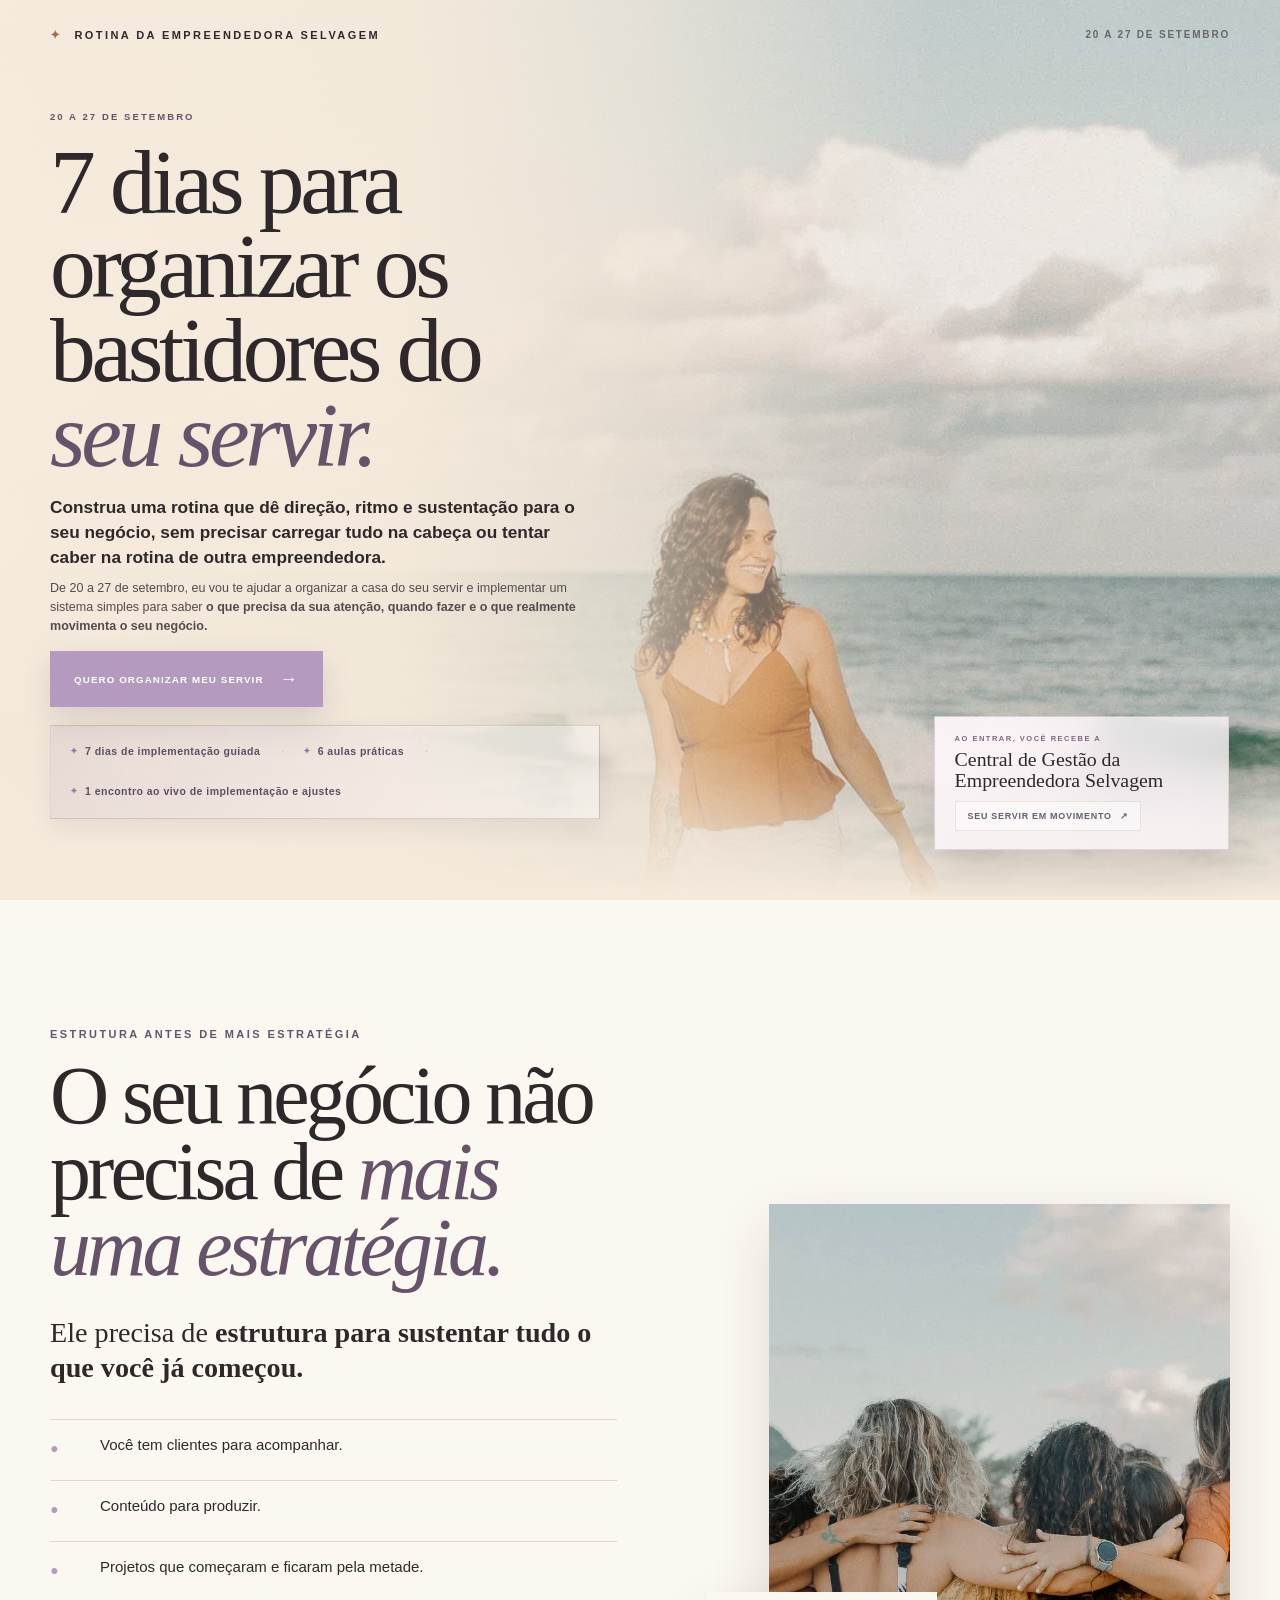
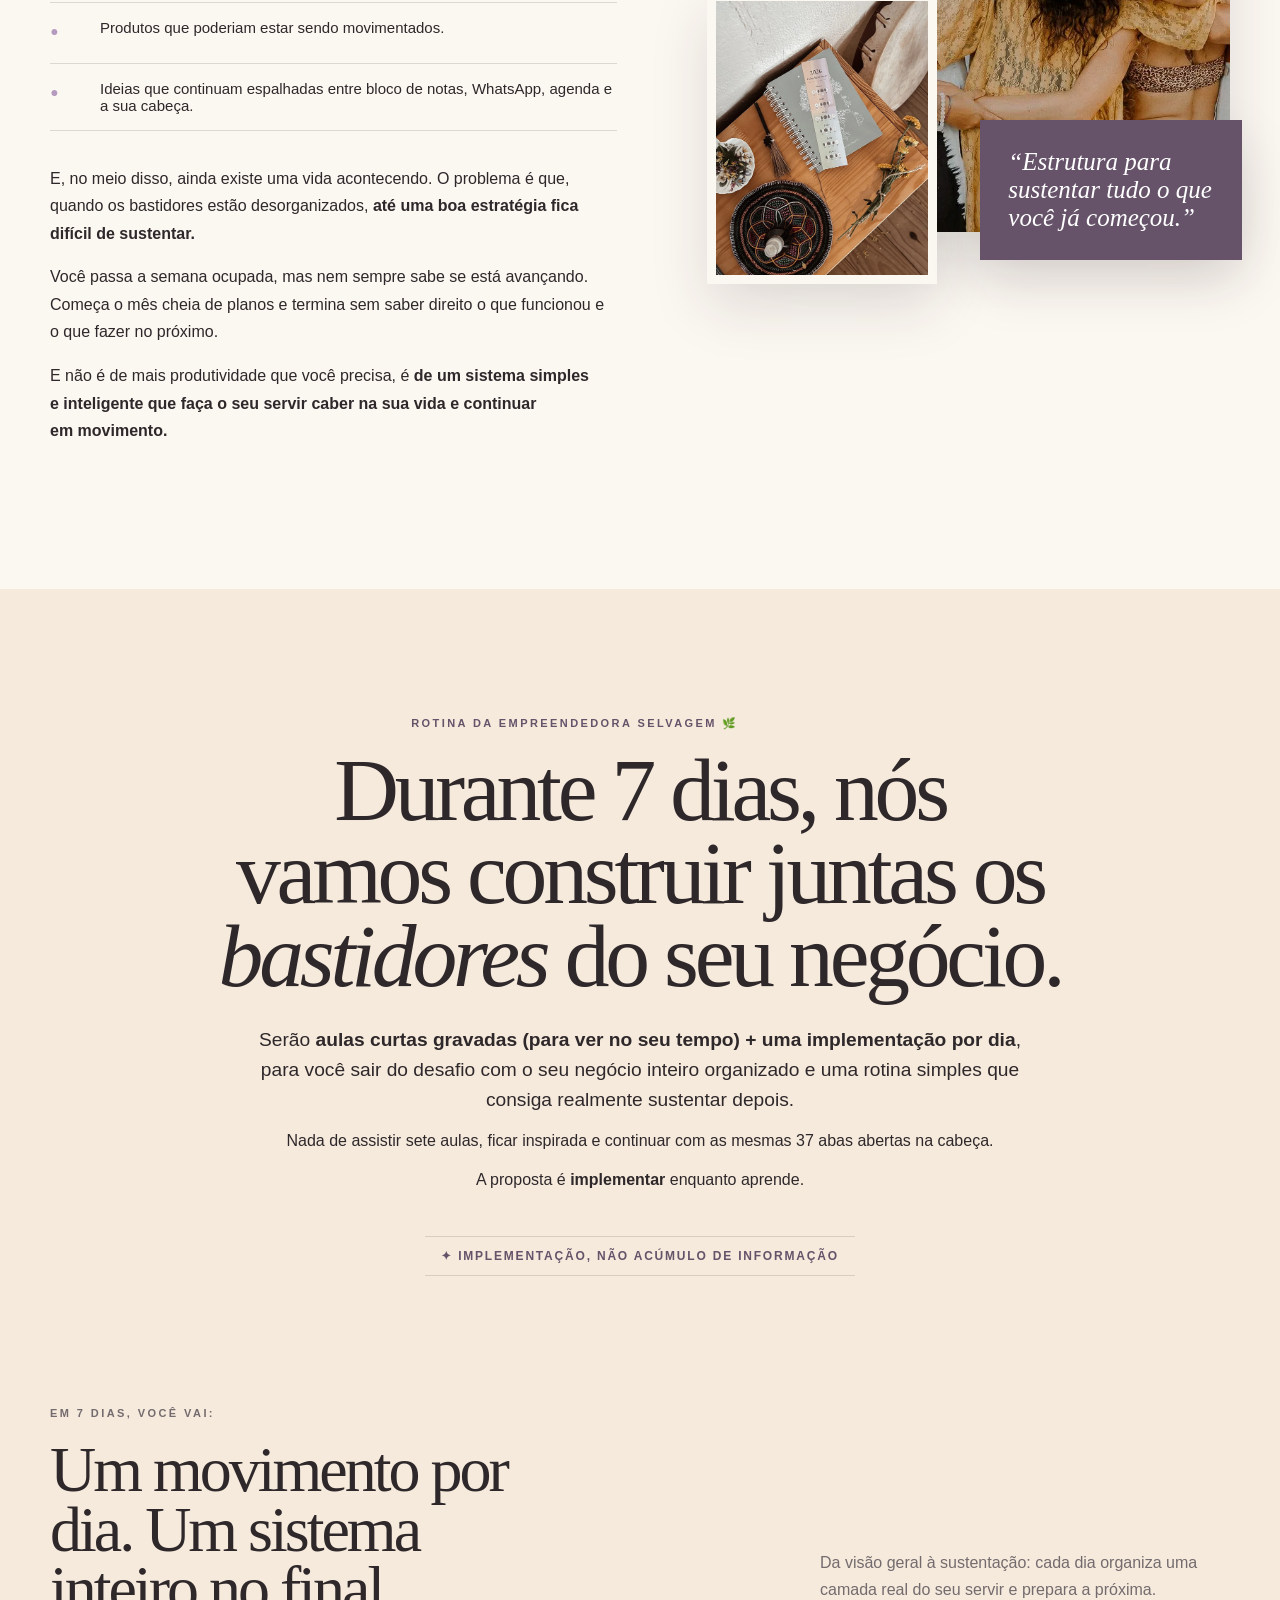
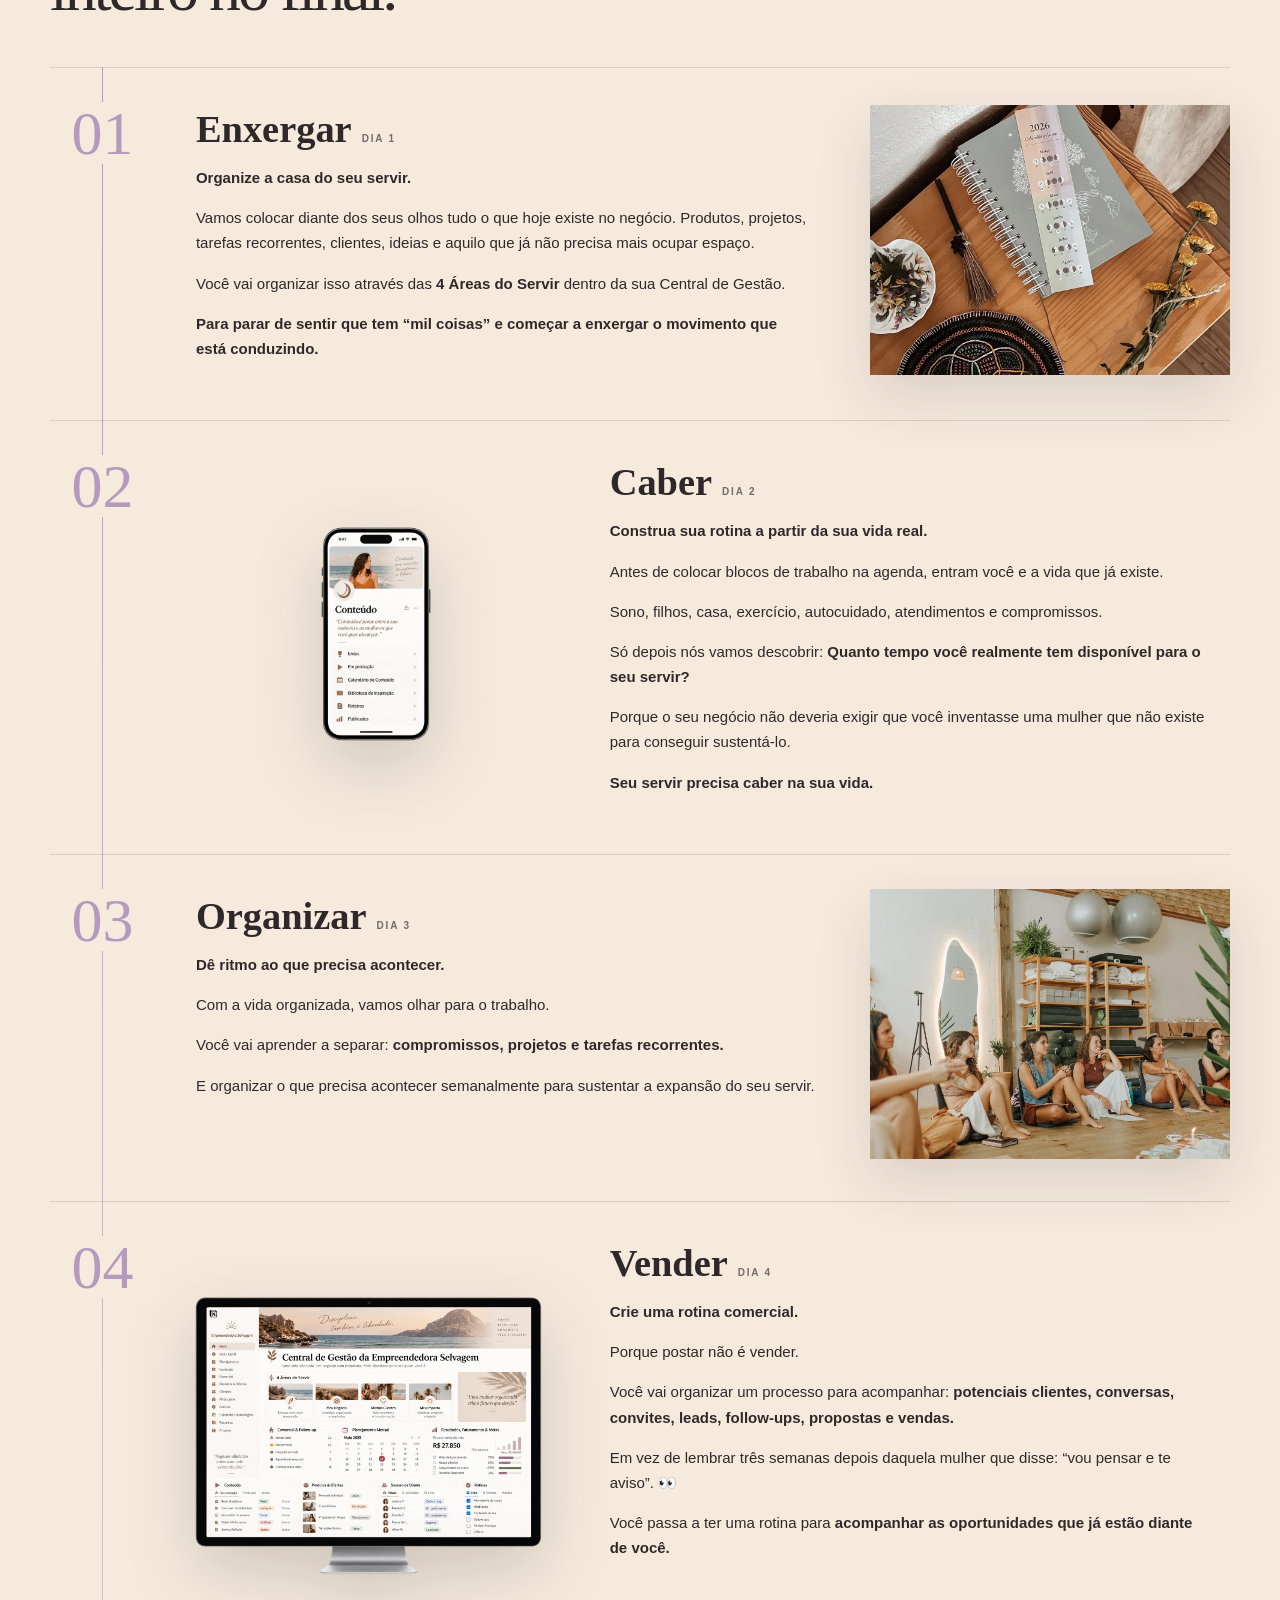
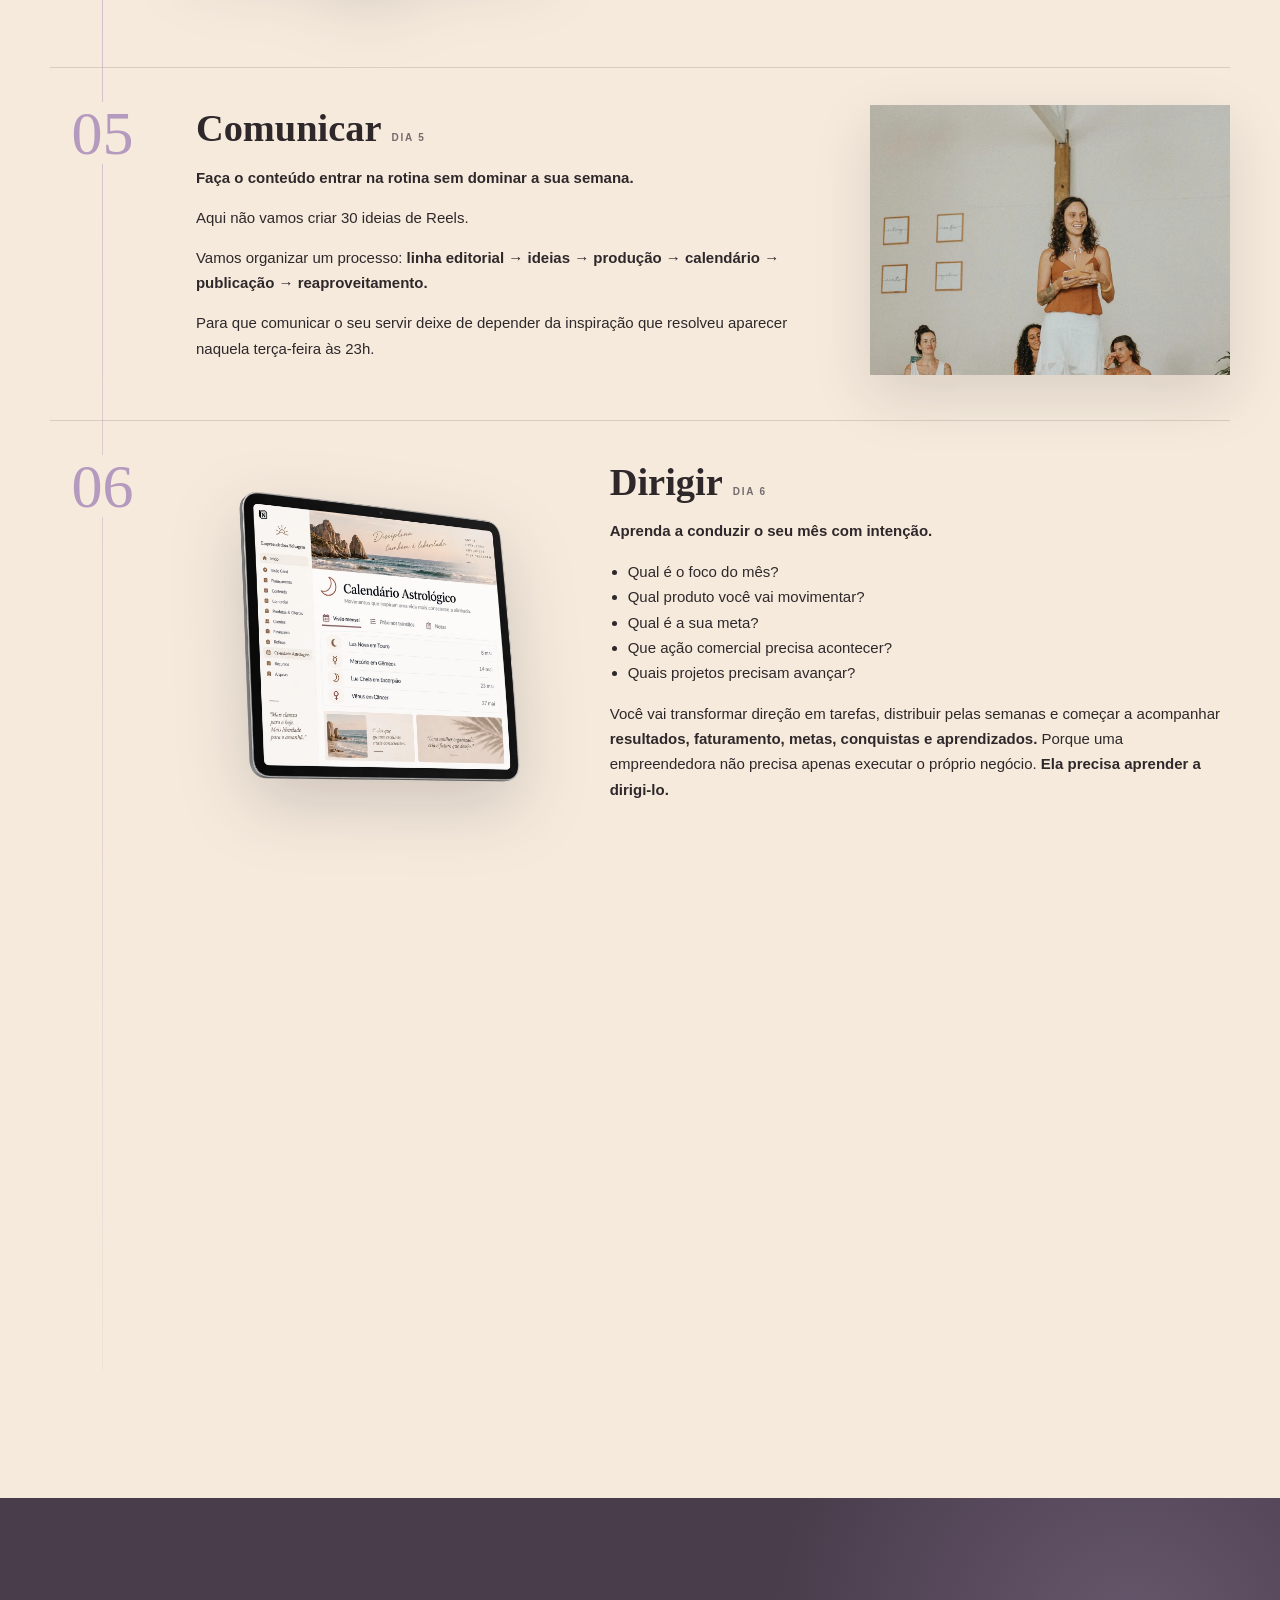
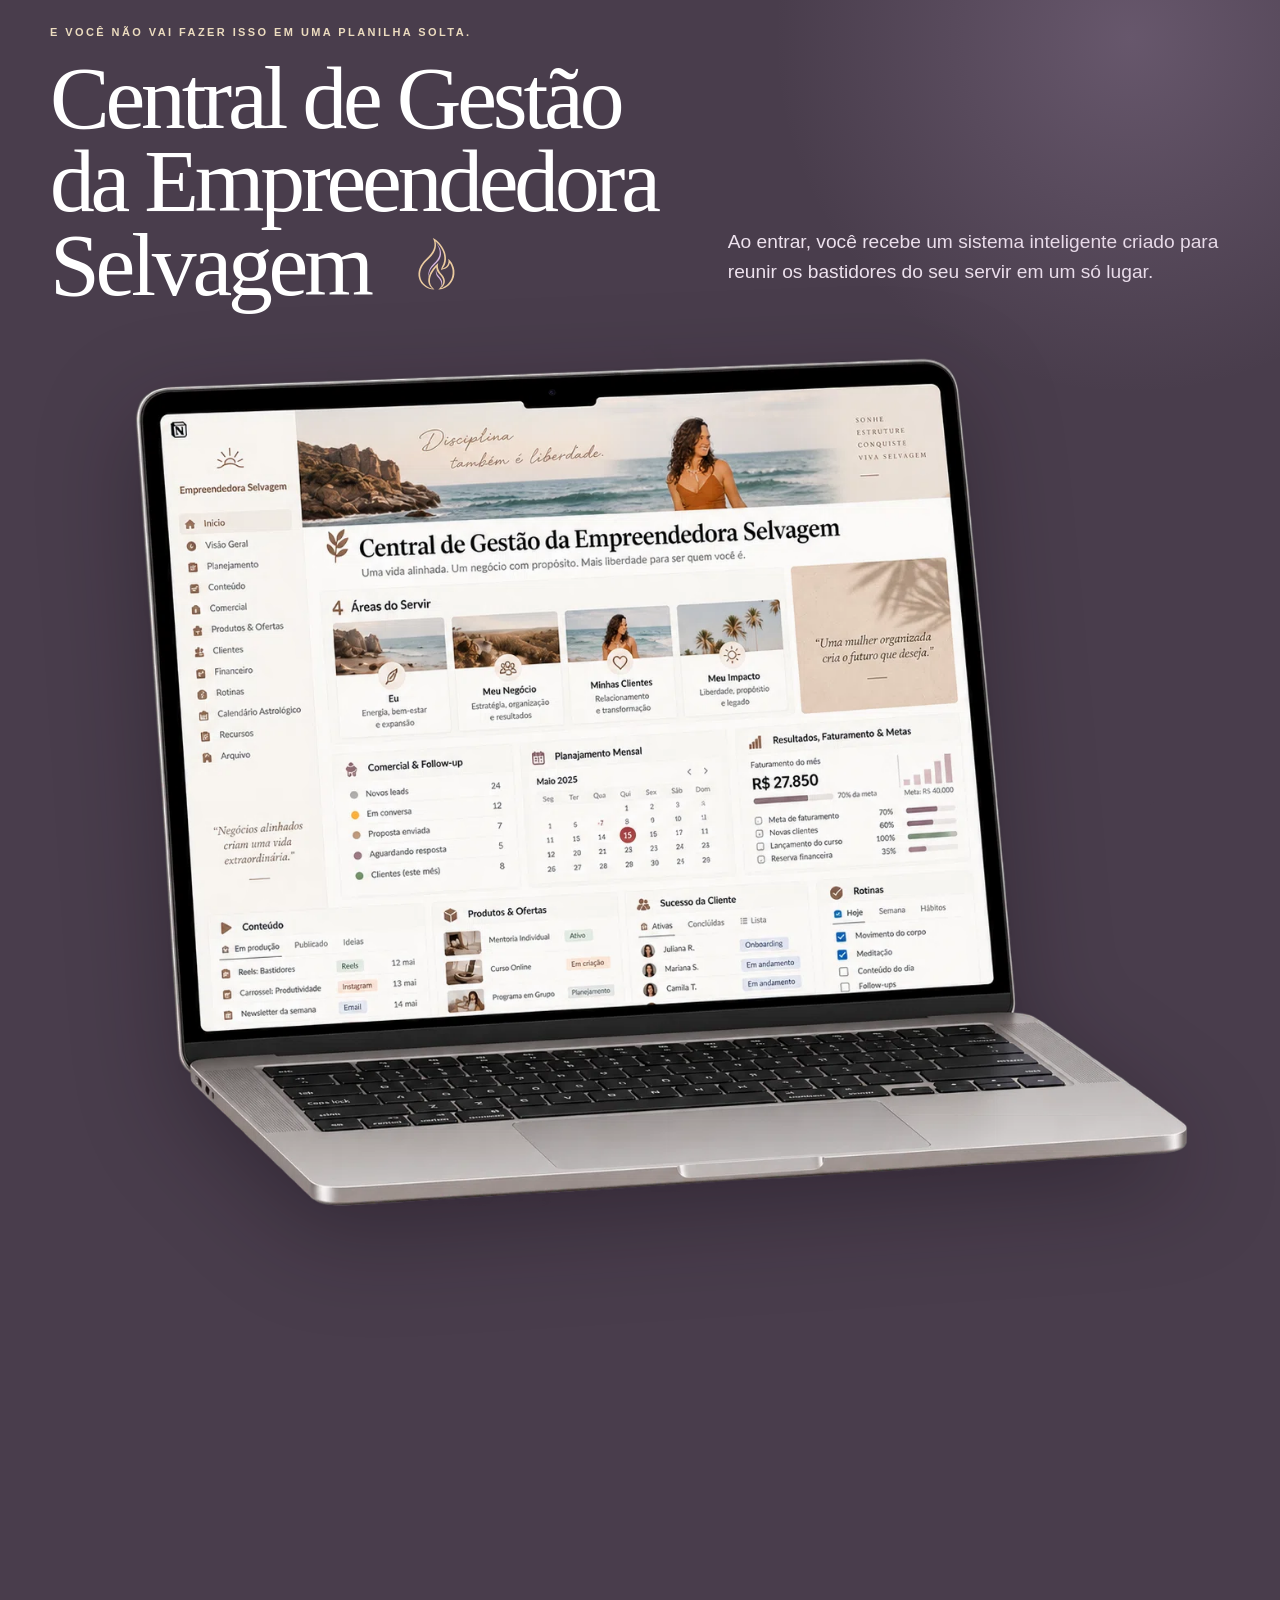
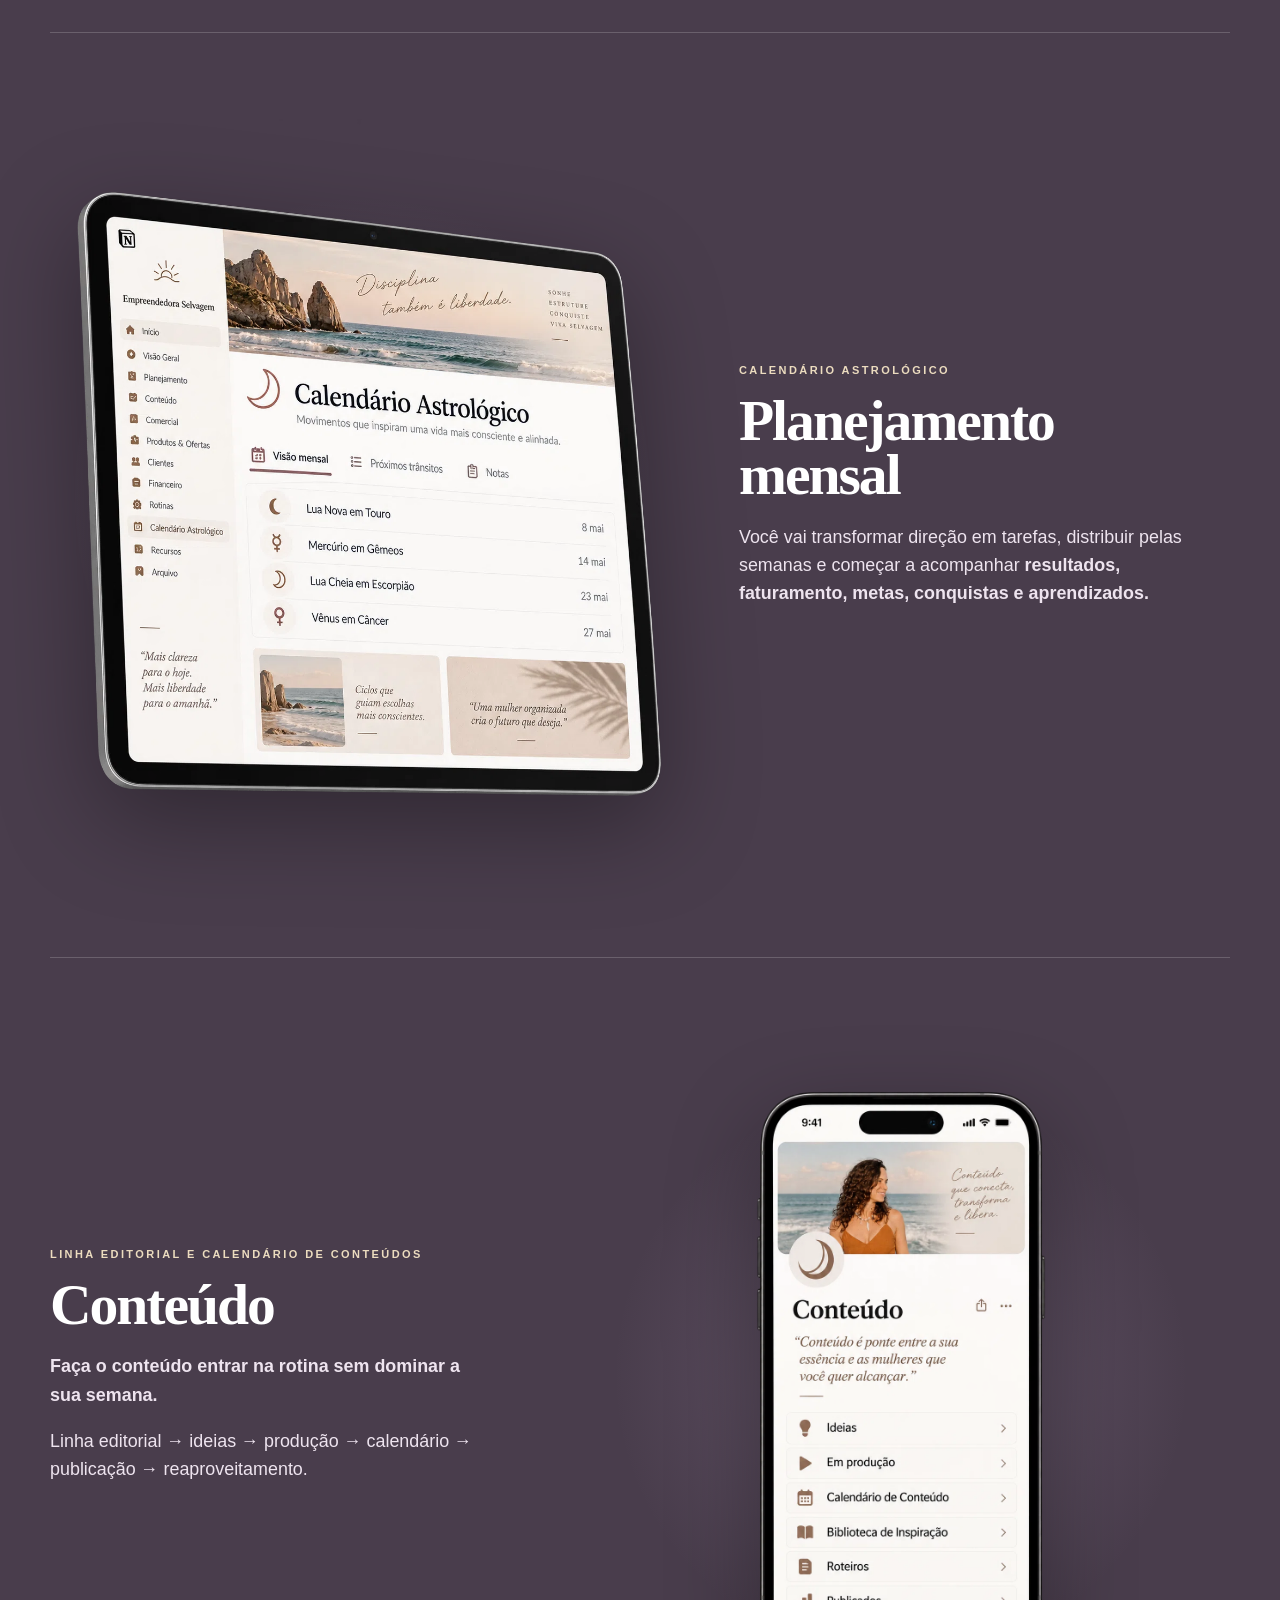
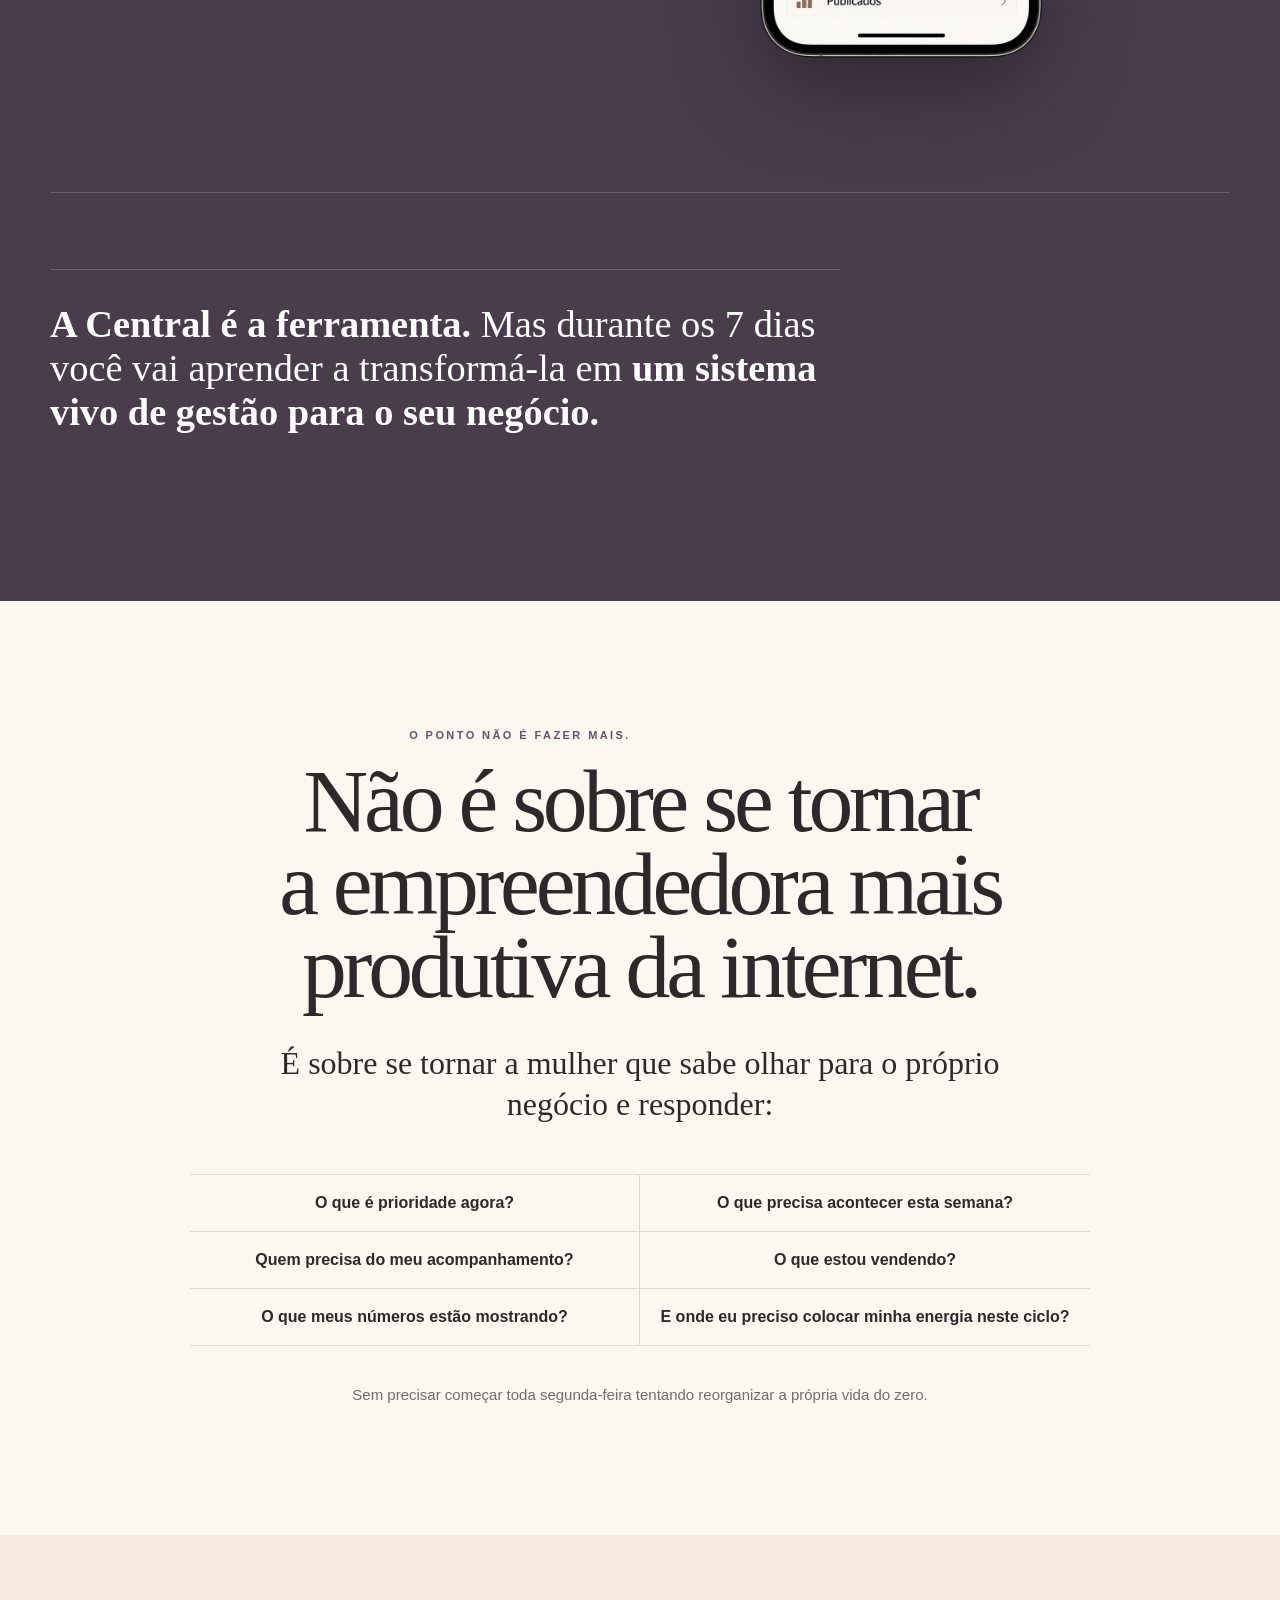
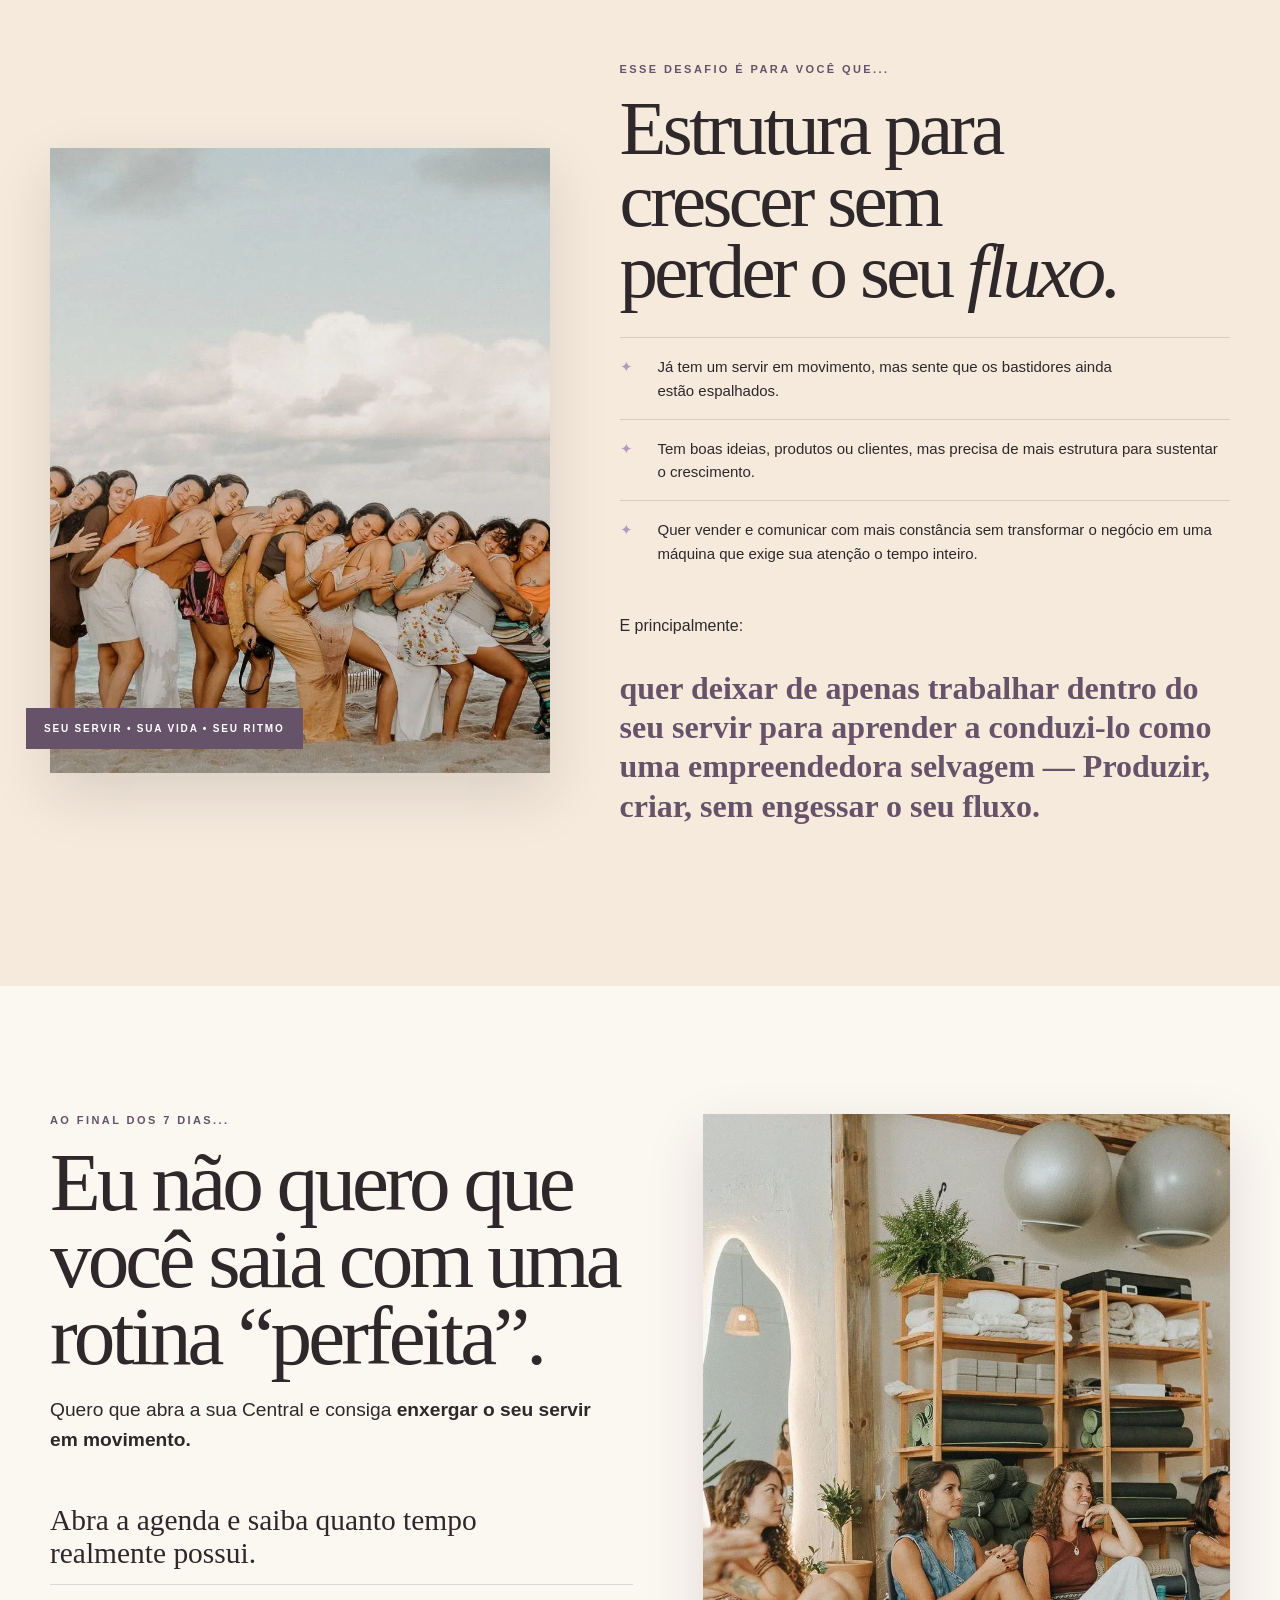
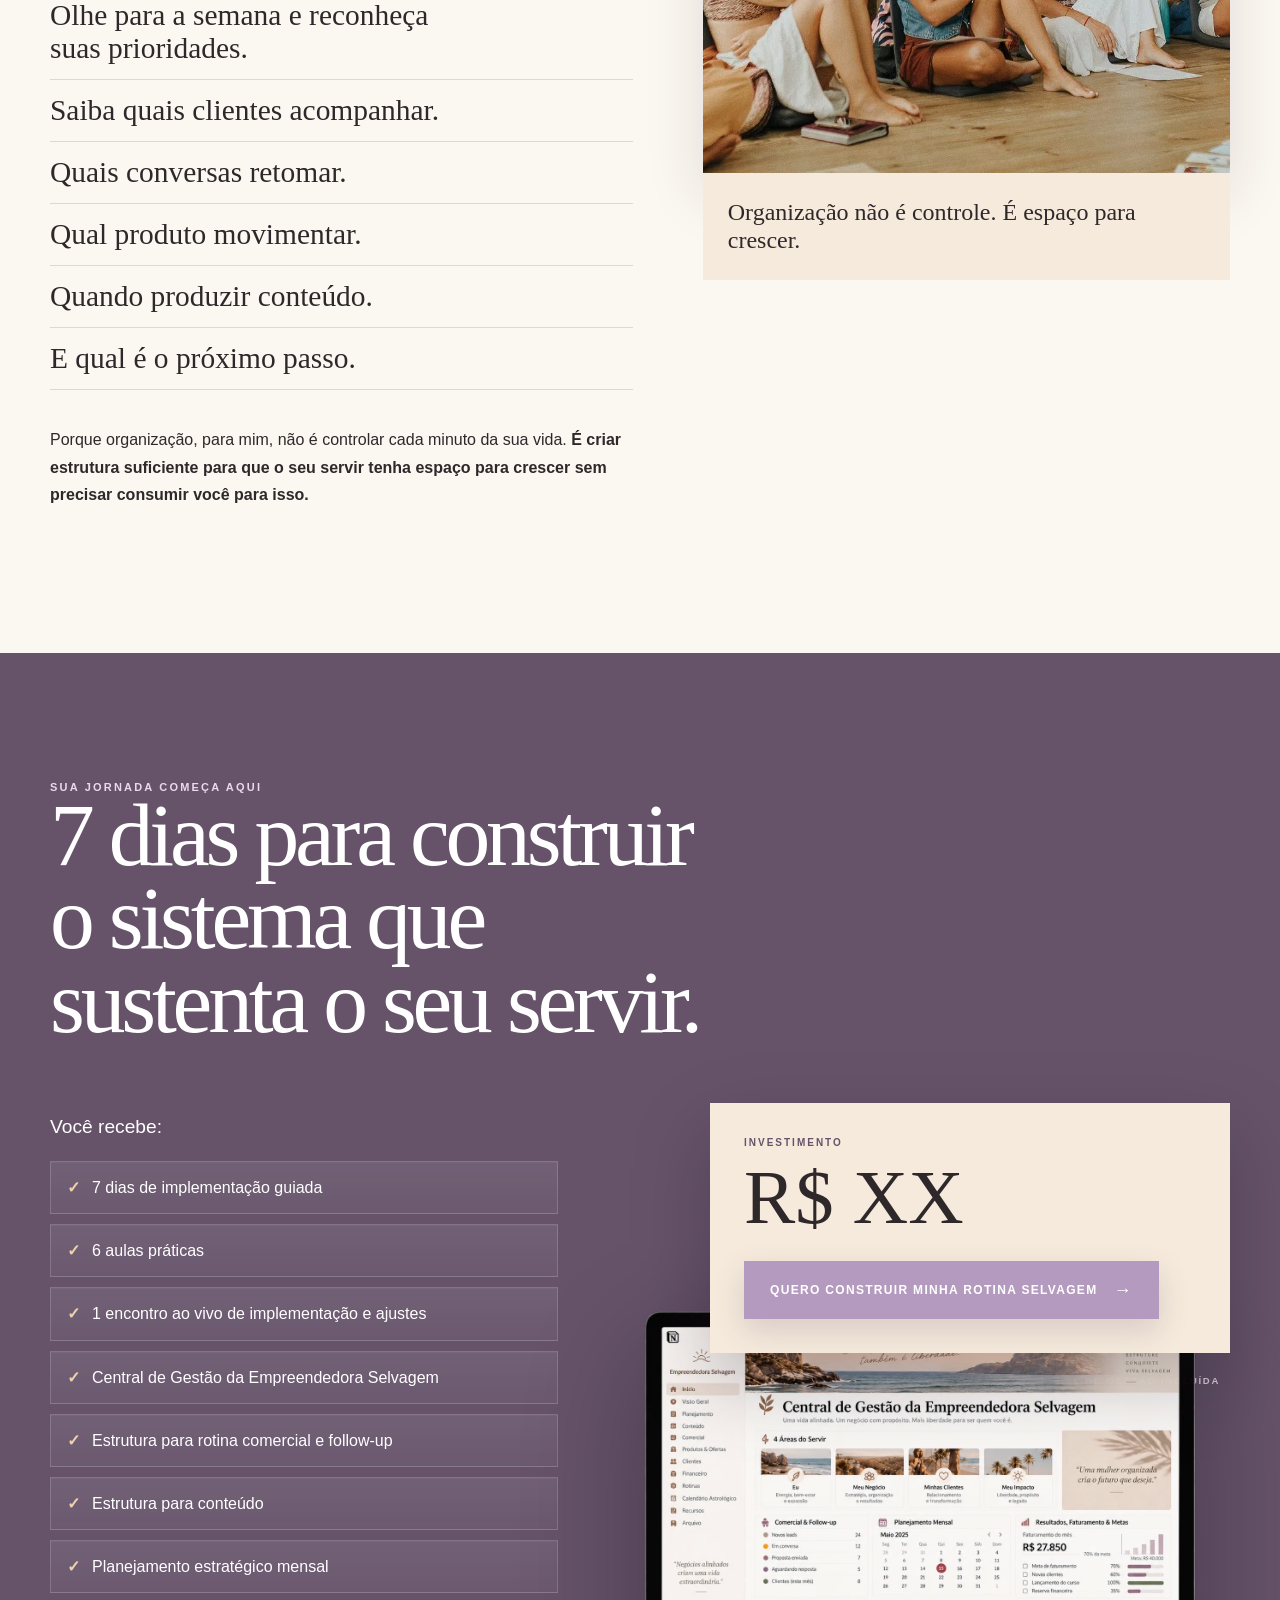
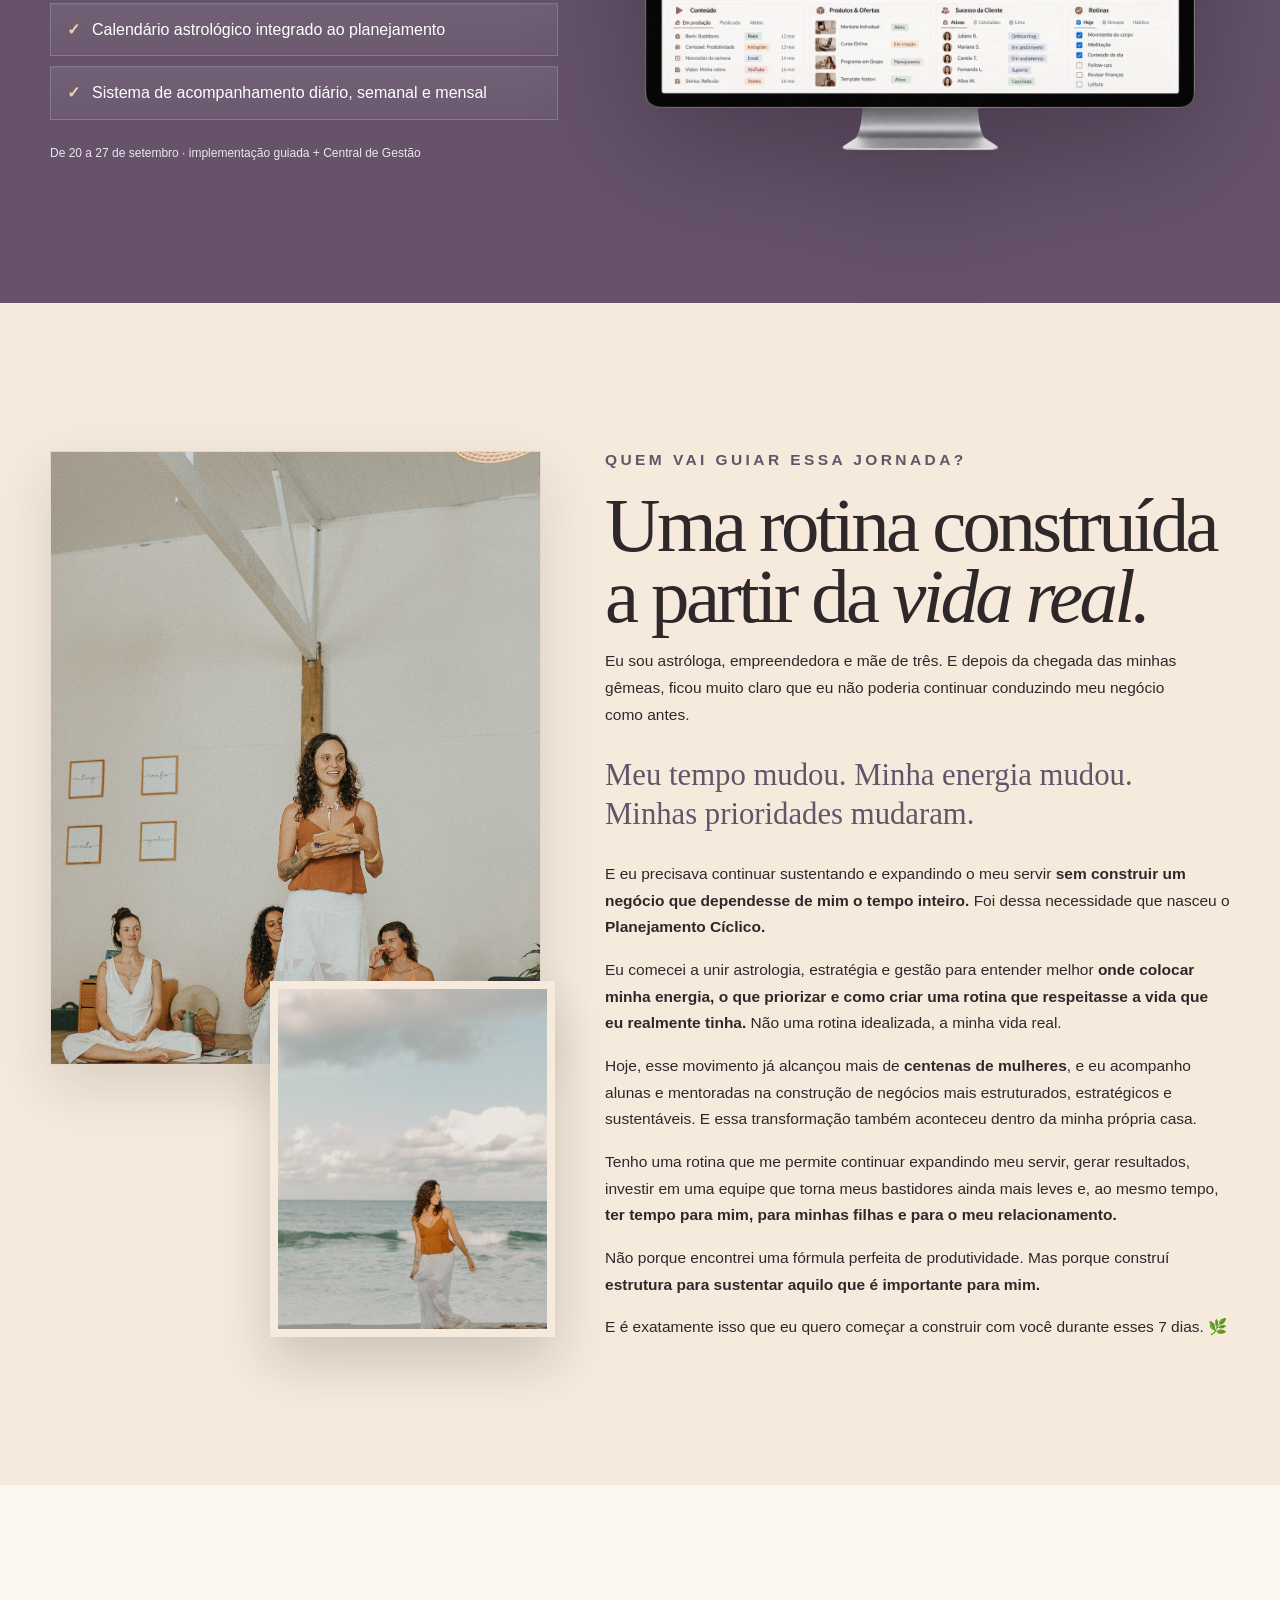
==== commit f4ea59e1: "feat: publicar landing oficial e remover V2" ====
--- a/index.html
+++ b/index.html
@@ -1,294 +1,1497 @@
-<!doctype html>
+<!DOCTYPE html>
+
 <html lang="pt-BR">
 <head>
-  <meta charset="utf-8">
-  <meta name="viewport" content="width=device-width, initial-scale=1">
-  <meta name="description" content="7 dias para organizar os bastidores do seu servir e construir uma rotina que caiba na sua vida.">
-  <title>Rotina da Empreendedora Selvagem | 7 dias para organizar seu servir</title>
-  <style>
-@font-face{font-family:'EB Garamond';font-style:normal;font-weight:600;font-display:swap;src:url([data-uri]) format('woff2');}
-@font-face{font-family:'Montserrat';font-style:normal;font-weight:400 700;font-display:swap;src:url([data-uri]) format('woff2');}
-
-
-
-
-
-
-
-:root{--ink:#292620;--deep:#B99AC3;--cream:#FAEFE0;--paper:#FAEFE0;--rose:#B99AC3;--gold:#DDA25E;--sage:#B6C783;--line:rgba(52,40,32,.16);--shadow:0 24px 70px rgba(16,45,41,.12)}*{box-sizing:border-box}html{scroll-behavior:smooth}body{margin:0;background:var(--paper);color:var(--ink);font-family:Montserrat,'Trebuchet MS','Segoe UI',Arial,sans-serif;line-height:1.6}h1,h2,h3,p{margin-top:0}h1,h2,h3{font-family:'EB Garamond',Georgia,'Times New Roman',serif;font-weight:600;line-height:1.06}h1{font-size:clamp(3.2rem,7vw,7rem);letter-spacing:-.055em;margin-bottom:1.5rem}h2{font-size:clamp(2.4rem,5vw,4.8rem);letter-spacing:-.04em}h3{font-size:2rem;margin:.35rem 0 1rem}.section{padding:8rem max(6vw,24px)}.narrow{max-width:1050px;margin:auto}.site-header{height:82px;display:flex;align-items:center;justify-content:space-between;padding:0 max(6vw,24px);position:absolute;top:0;left:0;right:0;z-index:2}.brand{font-weight:700;text-transform:uppercase;letter-spacing:.08em;font-size:.72rem;line-height:1.1;color:inherit;text-decoration:none;display:flex;gap:.6rem;align-items:center}.brand:first-letter{font-size:1.5rem;color:var(--rose)}.header-link{color:inherit;text-decoration:none;border-bottom:1px solid currentColor;padding-bottom:4px;font-size:.78rem;font-weight:700;text-transform:uppercase;letter-spacing:.1em}.header-link span{color:var(--rose);font-size:1.1rem}.eyebrow{text-transform:uppercase;letter-spacing:.16em;font-size:.72rem;font-weight:700;color:var(--rose);margin-bottom:1.2rem}.hero{min-height:100vh;padding-top:13rem;display:grid;grid-template-columns:1.1fr .9fr;align-items:center;gap:5vw;background:var(--cream);overflow:hidden}.hero-copy{max-width:720px}.hero h1 em{color:var(--rose);font-style:normal}.hero-lead{max-width:600px;font-size:1.18rem}.hero-actions{display:flex;align-items:center;gap:1.2rem;flex-wrap:wrap;margin-top:2.2rem}.button{display:inline-flex;align-items:center;justify-content:center;gap:1.2rem;min-height:52px;padding:0 1.5rem;border-radius:999px;text-decoration:none;font-size:.78rem;font-weight:700;text-transform:uppercase;letter-spacing:.08em;transition:.25s ease}.button:hover{transform:translateY(-3px);box-shadow:var(--shadow)}.button-primary{background:var(--rose);color:#fff}.button-light{background:var(--cream);color:var(--ink)}.microcopy{font-size:.75rem;max-width:130px;line-height:1.3;opacity:.7}.hero-art{min-height:480px;position:relative;display:grid;place-items:center}.orbit{position:absolute;border:1px solid rgba(24,59,52,.35);border-radius:50%;transform:rotate(-28deg)}.orbit-one{width:80%;height:45%;border-color:var(--rose)}.orbit-two{width:80%;height:68%;transform:rotate(58deg)}.orbit-three{width:65%;height:90%;transform:rotate(25deg);border-style:dashed}.sun{height:190px;width:190px;border-radius:50%;background:var(--rose);color:#fff;display:grid;place-content:center;text-align:center;font:600 5rem/ .8 'EB Garamond',Georgia,'Times New Roman',serif;box-shadow:0 25px 60px rgba(216,121,114,.3);z-index:1}.sun small{font:700 .8rem 'DM Sans';letter-spacing:.2em;text-transform:uppercase;margin-top:1rem}.leaf{position:absolute;color:var(--gold);font-size:2rem}.leaf-a{top:20%;left:12%}.leaf-b{right:13%;top:15%;color:var(--rose)}.leaf-c{bottom:12%;right:25%}.problem{padding-top:10rem;padding-bottom:10rem;text-align:center}.problem>p:not(.eyebrow){font-size:1.25rem}.problem-grid{display:grid;grid-template-columns:repeat(3,1fr);gap:1px;background:var(--line);margin:4rem 0;text-align:left}.problem-card{background:var(--paper);padding:2rem}.problem-card span,.day-number{color:var(--rose);font-weight:700;letter-spacing:.1em}.problem-card p{margin:2.5rem 0 0;font-weight:600}.closing-copy{max-width:680px;margin:auto}.journey{background:var(--deep);color:var(--cream)}.section-intro{max-width:780px;margin-bottom:4rem}.section-intro h2{color:#fff}.section-intro>p:last-child{max-width:560px;opacity:.75}.days-grid{display:grid;grid-template-columns:repeat(4,1fr);gap:1px;background:rgba(245,240,230,.2)}.day-card{background:var(--deep);padding:2rem;min-height:270px;border:1px solid rgba(245,240,230,.12)}.day-card p{opacity:.75}.day-card b{font-size:.82rem;color:var(--gold)}.day-live{grid-column:span 2;background:var(--rose);border-color:var(--rose)}.day-live p,.day-live b{opacity:1;color:#fff}.tag{font-size:.72rem;text-transform:uppercase;letter-spacing:.12em;font-weight:700}.system{display:grid;grid-template-columns:.9fr 1.1fr;gap:9vw;align-items:center;background:var(--sage)}.system-visual{display:grid;place-items:center}.dashboard{width:min(390px,90%);height:300px;background:var(--cream);border-radius:15px;padding:1.4rem;box-shadow:var(--shadow);transform:rotate(-4deg)}.dash-dot{display:inline-block;width:8px;height:8px;border-radius:50%;background:var(--rose);margin-right:5px}.dash-line{height:52px;background:linear-gradient(135deg,transparent 48%,var(--rose) 49%,var(--rose) 51%,transparent 52%),linear-gradient(165deg,transparent 58%,var(--gold) 59%,var(--gold) 61%,transparent 62%);margin:2rem 0;border-bottom:1px solid var(--line)}.dash-row{display:flex;gap:10px}.dash-row i{display:block;height:45px;flex:1;background:#B6C783;border-radius:6px}.dash-row i:first-child{background:var(--rose)}.dash-row.short{margin-top:10px}.dash-row.short i{height:25px}.system-visual p{font:600 1.35rem/1.1 'EB Garamond',Georgia,'Times New Roman',serif;margin-top:3rem;text-align:center}.feature-list{display:grid;grid-template-columns:1fr 1fr;gap:.7rem 2rem;padding:0;list-style:none}.feature-list li:before{content:'✦';color:var(--rose);margin-right:.6rem}.note{border-left:2px solid var(--rose);padding-left:1rem;font-size:.9rem}.audience{padding-top:10rem;padding-bottom:10rem}.checks{display:grid;gap:1rem;margin-top:3rem}.checks p{margin:0;padding:1.2rem 0;border-bottom:1px solid var(--line)}.checks p::first-letter{color:var(--rose)}.transformation{background:var(--rose);color:#fff;display:grid;grid-template-columns:1fr 1fr;gap:8vw;align-items:end}.transformation .eyebrow{color:var(--cream)}.quote-box{border:1px solid rgba(255,255,255,.5);padding:2rem;font:1.6rem/1.25 'EB Garamond',Georgia,'Times New Roman',serif}.offer{background:var(--cream);padding-top:7rem;padding-bottom:7rem}.offer-card{max-width:1000px;margin:auto;background:var(--deep);color:var(--cream);padding:clamp(2rem,6vw,5rem);box-shadow:var(--shadow)}.offer-card h2{max-width:700px;color:#fff}.offer-columns{display:grid;grid-template-columns:1fr 1fr;gap:2rem;margin:3rem 0}.offer-columns ul{margin:0;padding:0;list-style:none}.offer-columns li{padding:.7rem 0;border-bottom:1px solid rgba(245,240,230,.18)}.offer-columns li:before{content:'✓';color:var(--gold);margin-right:.8rem}.price-placeholder{margin:3rem 0;display:flex;align-items:baseline;gap:1rem;flex-wrap:wrap}.price-placeholder span,.price-placeholder small{opacity:.65}.price-placeholder strong{font:600 3rem 'EB Garamond',Georgia,'Times New Roman',serif;color:var(--gold)}.price-placeholder small{flex-basis:100%;font-size:.75rem}.about{padding-top:10rem;padding-bottom:6rem}.about p:not(.eyebrow):not(.signature){max-width:700px;font-size:1.1rem}.signature{font:2.5rem 'EB Garamond',Georgia,'Times New Roman',serif;color:var(--rose);margin-top:2rem}.proof{padding-top:4rem;padding-bottom:8rem}.testimonial-placeholder{border:1px dashed var(--rose);padding:4rem;text-align:center;color:var(--rose)}.testimonial-placeholder span{font-weight:700;text-transform:uppercase;letter-spacing:.15em;font-size:.75rem}.testimonial-placeholder p{color:var(--ink);margin:1rem 0 0}.faq{padding-top:5rem;padding-bottom:10rem}.faq details{border-bottom:1px solid var(--line);padding:1.4rem 0}.faq summary{cursor:pointer;font-weight:700;list-style:none;display:flex;justify-content:space-between}.faq summary:after{content:'+';font-size:1.4rem;color:var(--rose)}.faq details[open] summary:after{content:'−'}.faq details p{max-width:700px;margin:1rem 0 0;opacity:.75}.site-footer{padding:2rem max(6vw,24px);background:var(--ink);color:var(--cream);display:flex;justify-content:space-between;gap:2rem;font-size:.75rem}.site-footer p{margin:0;opacity:.8}.reveal{opacity:1;transform:none;transition:opacity .7s ease,transform .7s ease}.reveal.visible{opacity:1;transform:none}@media(max-width:800px){.section{padding:5.5rem 24px}.hero{display:block;padding-top:9rem}.hero-art{min-height:350px;margin-top:2rem}.hero h1{font-size:3.5rem}.problem-grid,.days-grid,.system,.transformation{grid-template-columns:1fr}.day-live{grid-column:span 1}.system-visual{order:2}.feature-list,.offer-columns{grid-template-columns:1fr}.site-footer{display:block}.site-footer p+p{margin-top:.6rem}.header-link{font-size:.65rem}.brand{font-size:.62rem}}
-
-  
-/* Mobile polish + offline resilience */
-@media(max-width:520px){
-  .section{padding:4.5rem 18px}
-  .site-header{height:70px;padding:0 18px}
-  .brand{font-size:.58rem;letter-spacing:.06em}
-  .header-link{font-size:.58rem;letter-spacing:.07em;min-height:44px;display:flex;align-items:center}
-  .hero{min-height:auto;padding-top:8.5rem;padding-bottom:4rem}
-  .hero h1{font-size:clamp(2.75rem,14vw,4.2rem);line-height:.98;letter-spacing:-.06em}
-  .hero-lead{font-size:1rem;line-height:1.55}
-  .hero-actions{display:block;margin-top:1.8rem}
-  .button{width:100%;min-height:56px;padding:0 1rem;font-size:.68rem}
-  .microcopy{display:block;max-width:none;text-align:center;margin:.75rem auto 0}
-  .hero-art{min-height:280px;margin-top:1.5rem}
-  .sun{width:140px;height:140px;font-size:3.8rem}
-  .problem{padding-top:5rem;padding-bottom:5rem}
-  h2{font-size:clamp(2.15rem,10vw,3.2rem)}
-  .problem-grid{grid-template-columns:1fr;margin:2.5rem 0}
-  .problem-card{padding:1.35rem}
-  .problem-card p{margin:1rem 0 0}
-  .journey{padding-top:5rem;padding-bottom:5rem}
-  .section-intro{margin-bottom:2.5rem}
-  .days-grid{grid-template-columns:1fr;gap:0}
-  .day-card{min-height:0;padding:1.5rem}
-  .day-live{grid-column:auto}
-  .day-card h3{font-size:1.8rem}
-  .system{gap:3rem}
-  .system-visual{min-height:280px}
-  .dashboard{height:220px;transform:rotate(-2deg)}
-  .system-visual p{font-size:1.1rem;margin-top:2rem}
-  .feature-list{grid-template-columns:1fr;gap:.2rem}
-  .audience{padding-top:5rem;padding-bottom:5rem}
-  .transformation{gap:2rem}
-  .quote-box{font-size:1.3rem;padding:1.35rem}
-  .offer{padding:3rem 18px}
-  .offer-card{padding:2rem 1.25rem}
-  .offer-card h2{font-size:2.45rem}
-  .offer-columns{grid-template-columns:1fr;gap:0;margin:2rem 0}
-  .price-placeholder strong{font-size:2.6rem}
-  .about{padding-top:5rem;padding-bottom:4rem}
-  .about p:not(.eyebrow):not(.signature){font-size:1rem}
-  .proof{padding-top:3rem;padding-bottom:5rem}
-  .testimonial-placeholder{padding:2.5rem 1rem}
-  .faq{padding-top:3rem;padding-bottom:6rem}
-  .faq summary{gap:1rem;min-height:44px;align-items:center}
-  .site-footer{padding:1.5rem 18px;font-size:.7rem}
-}
-@media(prefers-reduced-motion:reduce){html{scroll-behavior:auto}.button{transition:none}.reveal{transition:none}}
-
-  
-.hero-photo{width:min(320px,72%);height:430px;border-radius:160px 160px 24px 24px;overflow:hidden;transform:rotate(5deg);box-shadow:var(--shadow);border:10px solid rgba(255,255,255,.58);z-index:2}.hero-photo img,.about-photo img,.photo-stack img{width:100%;height:100%;object-fit:cover;display:block}.photo-stack{display:flex;align-items:flex-end;gap:1rem;margin-bottom:2rem;transform:rotate(-3deg)}.photo-stack img{width:145px;height:185px;object-fit:cover;border:7px solid var(--cream);box-shadow:var(--shadow)}.photo-stack img+img{height:220px;transform:translateY(-18px) rotate(5deg)}.system-visual .dashboard{margin-top:-1rem}.about{display:grid;grid-template-columns:minmax(220px,320px) 1fr;gap:5vw;align-items:center}.about-photo{height:430px;border-radius:18px 120px 18px 18px;overflow:hidden;box-shadow:var(--shadow);background:var(--sage)}.about-copy{min-width:0}.about-copy h2{max-width:700px}@media(max-width:800px){.hero-photo{width:210px;height:285px}.photo-stack{justify-content:center}.photo-stack img{width:115px;height:150px}.photo-stack img+img{height:180px}.about{display:block}.about-photo{height:330px;width:min(100%,280px);margin:0 auto 3rem;border-radius:18px 100px 18px 18px}}@media(max-width:520px){.hero-photo{width:190px;height:260px;border-width:7px}.photo-stack{gap:.5rem;margin-bottom:1rem}.photo-stack img{width:100px;height:132px;border-width:5px}.photo-stack img+img{height:160px}.about-photo{height:300px;width:230px}}
-
-/* Central mockup composition */
-.central-section{grid-template-columns:.86fr 1.14fr;gap:5vw;overflow:hidden}.central-showcase{position:relative;min-height:590px;display:flex;align-items:center;justify-content:center}.mockup-main{width:min(560px,100%);border-radius:26px;background:#FAEFE0;border:1px solid rgba(52,40,32,.14);box-shadow:0 30px 70px rgba(52,40,32,.18);overflow:hidden;transform:rotate(2deg);z-index:1}.mockup-bar{height:46px;background:#B99AC3;border-bottom:1px solid rgba(52,40,32,.12);display:flex;align-items:center;gap:6px;padding:0 15px;color:#B99AC3;font-size:.7rem}.mockup-bar span{width:7px;height:7px;border-radius:50%;background:#B99AC3}.mockup-bar span:nth-child(2){background:#DDA25E}.mockup-bar span:nth-child(3){background:#B6C783}.mockup-bar b{margin-left:12px;font-weight:700;letter-spacing:.04em}.mockup-bar em{margin-left:auto;font-style:normal;letter-spacing:.12em}.mockup-body{display:grid;grid-template-columns:74px 1fr;min-height:340px}.mockup-body aside{background:#B99AC3;padding:25px 18px;display:flex;flex-direction:column;align-items:center;gap:22px;color:#fff}.mockup-body aside strong{font-family:'EB Garamond',Georgia,serif;font-size:1.7rem;color:#DDA25E}.mockup-body aside i{width:18px;height:18px;border:1px solid rgba(255,255,255,.45);border-radius:5px;display:block}.mockup-body aside i.active{background:#DDA25E;border-color:#DDA25E}.mockup-content{padding:30px 32px;color:#292620}.mock-kicker{font-size:.62rem;letter-spacing:.16em;color:#B99AC3;font-weight:800;margin-bottom:.6rem}.mockup-content h3{font:600 2rem/1.05 'EB Garamond',Georgia,serif;margin:0 0 1.5rem;color:#292620}.mock-stats{display:grid;grid-template-columns:1fr 1fr;gap:12px}.mock-stats div,.mock-columns div{background:#FAEFE0;border-radius:14px;padding:13px}.mock-stats small,.mock-columns small{display:block;font-size:.62rem;color:#4A4741;text-transform:uppercase;letter-spacing:.08em}.mock-stats b{display:block;margin-top:5px;color:#B99AC3;font-size:.9rem}.mock-progress{margin:22px 0}.mock-progress span,.mock-progress b{font-size:.68rem}.mock-progress b{float:right;color:#B99AC3}.mock-progress i{display:block;clear:both;height:8px;border-radius:9px;background:#B99AC3;margin-top:9px;overflow:hidden}.mock-progress u{display:block;width:72%;height:100%;background:#DDA25E;text-decoration:none}.mock-columns{display:grid;grid-template-columns:1fr 1fr;gap:12px}.mock-columns p{font-size:.72rem;line-height:1.8;margin:7px 0 0}.mockup-float{position:absolute;border:7px solid #FAEFE0;box-shadow:0 20px 45px rgba(52,40,32,.2);z-index:2}.mockup-planner{width:150px;height:190px;right:0;top:4%;transform:rotate(8deg);border-radius:12px;overflow:hidden;background:#DDA25E}.mockup-planner img{width:100%;height:100%;display:block;object-fit:cover}.mockup-planner span{position:absolute;bottom:9px;left:9px;color:#fff;background:#B99AC3;padding:6px 9px;border-radius:8px;font:600 .85rem/1 'EB Garamond',Georgia,serif}.mockup-areas{left:0;bottom:9%;width:190px;background:#FAEFE0;border-radius:15px;padding:18px 15px;transform:rotate(-7deg);color:#292620}.mockup-areas small{font-size:.58rem;letter-spacing:.1em;color:#B99AC3;font-weight:800}.mockup-areas b{display:block;font:600 1.35rem/1.05 'EB Garamond',Georgia,serif;margin:11px 0 15px}.mockup-areas div{display:flex;gap:5px}.mockup-areas i{height:7px;flex:1;border-radius:9px;background:#B99AC3}.mockup-areas i:nth-child(2){background:#B99AC3}.mockup-areas i:nth-child(3){background:#DDA25E}.mockup-areas i:nth-child(4){background:#B6C783}.showcase-caption{position:absolute;right:4%;bottom:0;color:#4A4741;font:italic 1.1rem/1.15 'EB Garamond',Georgia,serif;text-align:right}.central-section .system-copy{position:relative;z-index:3}.central-section .feature-list{gap:.5rem 1.3rem}.central-section .note{color:#4A4741}@media(max-width:800px){.central-section{display:block}.central-showcase{min-height:500px;margin-top:3rem}.mockup-main{width:calc(100% - 35px)}.mockup-body{grid-template-columns:54px 1fr}.mockup-body aside{padding:20px 12px}.mockup-content{padding:22px 18px}.mockup-content h3{font-size:1.65rem}.mockup-planner{right:0;top:0;width:112px;height:145px}.mockup-areas{left:0;bottom:9%;width:150px;padding:13px}.mockup-areas b{font-size:1.15rem}.showcase-caption{right:2%;bottom:-1rem;font-size:.95rem}}@media(max-width:520px){.central-showcase{min-height:450px;margin-top:2rem}.mockup-main{width:calc(100% - 20px);transform:rotate(1deg)}.mockup-body{min-height:290px}.mockup-content{padding:19px 14px}.mockup-content h3{font-size:1.4rem;margin-bottom:1rem}.mock-stats{gap:7px}.mock-stats div,.mock-columns div{padding:9px}.mock-columns p{font-size:.62rem}.mockup-planner{width:88px;height:118px;border-width:5px}.mockup-planner span{font-size:.72rem;bottom:5px;left:5px;padding:4px 5px}.mockup-areas{width:132px;bottom:8%;padding:10px;border-width:5px}.mockup-areas b{font-size:1rem;margin:7px 0 10px}.showcase-caption{bottom:-1.6rem;right:0;font-size:.82rem}}
-
-/* Hero v2 — emoção + produto */
-.hero-updated{position:relative;min-height:100svh;padding-top:8.5rem;padding-bottom:5rem;grid-template-columns:minmax(0,1fr) minmax(390px,.9fr);gap:5vw;background:linear-gradient(110deg,#FAEFE0 0%,#FAEFE0 56%,#FAEFE0 56%,#B99AC3 100%);overflow:hidden}.hero-updated .hero-copy{max-width:690px;align-self:center;position:relative;z-index:2}.hero-updated h1{font-size:clamp(3.7rem,6.2vw,6.7rem);max-width:680px}.hero-updated .hero-lead{max-width:570px;font-size:1.14rem;color:#4A4741}.hero-updated .hero-actions{margin-top:2rem}.hero-updated .button-primary{min-width:285px;background:#B99AC3;box-shadow:0 18px 40px rgba(111,85,125,.28);border:1px solid rgba(255,255,255,.55)}.hero-delivery{display:grid;grid-template-columns:repeat(4,auto);gap:0;margin-top:2rem;border-top:1px solid rgba(52,40,32,.18);border-bottom:1px solid rgba(52,40,32,.18);padding:.95rem 0;max-width:640px}.hero-delivery span{font-size:.67rem;line-height:1.25;color:#4A4741;padding:0 .8rem;border-right:1px solid rgba(52,40,32,.15)}.hero-delivery span:first-child{padding-left:0}.hero-delivery span:last-child{border:0}.hero-delivery b{display:block;color:#292620;font-size:.77rem}.hero-visual-panel{position:relative;min-height:590px;display:grid;place-items:center}.hero-photo-large{width:min(410px,80%);height:560px;border-radius:220px 220px 20px 20px;overflow:hidden;border:10px solid rgba(255,247,236,.9);box-shadow:0 32px 75px rgba(52,40,32,.22);transform:rotate(3deg)}.hero-photo-large:after{content:'';position:absolute;inset:0;background:linear-gradient(180deg,transparent 55%,rgba(52,40,32,.18));pointer-events:none}.hero-photo-large img{width:100%;height:100%;object-fit:cover;display:block}.hero-product-card{position:absolute;left:-1.6rem;bottom:2.2rem;width:270px;background:#FAEFE0;border:7px solid #FAEFE0;box-shadow:0 25px 55px rgba(52,40,32,.22);border-radius:18px;overflow:hidden;transform:rotate(-6deg);z-index:2}.product-top{height:34px;background:#B99AC3;display:flex;align-items:center;gap:4px;padding:0 10px;font-size:.58rem;color:#B99AC3;font-weight:700}.product-top i{width:6px;height:6px;border-radius:50%;background:#B99AC3}.product-top i:nth-child(2){background:#DDA25E}.product-top i:nth-child(3){background:#B6C783}.product-top span{margin-left:6px}.product-inner{padding:16px}.product-inner small{font-size:.54rem;letter-spacing:.13em;color:#B99AC3;font-weight:800}.product-inner strong{display:block;font:600 1.55rem/1 'EB Garamond',Georgia,serif;color:#292620;margin:.45rem 0 1.1rem}.product-lines{display:grid;gap:7px}.product-lines b{height:8px;background:#FAEFE0;border-radius:10px}.product-lines b:nth-child(2){width:76%;background:#B99AC3}.product-lines b:nth-child(3){width:54%;background:#DDA25E}.product-mini{display:flex;gap:6px;margin-top:14px}.product-mini span{font-size:.55rem;padding:5px 7px;border-radius:7px;background:#B99AC3;color:#fff}.product-mini span+span{background:#DDA25E}.hero-seal{position:absolute;right:0;top:9%;width:92px;height:92px;border-radius:50%;background:#DDA25E;color:#fff;display:grid;place-content:center;text-align:center;font:600 2.6rem/.7 'EB Garamond',Georgia,serif;box-shadow:0 14px 35px rgba(185,138,80,.35);transform:rotate(8deg)}.hero-seal small{font:800 .62rem Montserrat,Arial,sans-serif;letter-spacing:.15em;text-transform:uppercase;margin-top:.7rem}@media(max-width:900px){.hero-updated{grid-template-columns:1fr;padding-top:8rem;gap:1rem}.hero-updated .hero-copy{max-width:720px}.hero-visual-panel{min-height:460px;max-width:600px;width:100%;margin:auto}.hero-photo-large{height:430px;width:310px}.hero-product-card{left:3%;bottom:2rem}.hero-seal{right:8%;top:5%}}@media(max-width:520px){.hero-updated{padding:6.5rem 18px 3.8rem;background:linear-gradient(155deg,#FAEFE0 0%,#FAEFE0 53%,#FAEFE0 53%,#B99AC3 100%)}.hero-updated h1{font-size:clamp(3.15rem,14vw,4.5rem)}.hero-updated .hero-lead{font-size:1rem}.hero-updated .button-primary{width:100%;min-width:0}.hero-delivery{grid-template-columns:1fr 1fr;gap:0;margin-top:1.5rem;padding:.55rem 0}.hero-delivery span{padding:.65rem .7rem;border-bottom:1px solid rgba(52,40,32,.15)}.hero-delivery span:nth-child(odd){padding-left:0}.hero-delivery span:nth-child(even){border-right:0}.hero-delivery span:nth-last-child(-n+2){border-bottom:0}.hero-visual-panel{min-height:370px;margin-top:1rem}.hero-photo-large{width:230px;height:330px;border-width:7px}.hero-product-card{width:190px;left:0;bottom:1.2rem;border-width:5px}.product-inner{padding:11px}.product-inner strong{font-size:1.25rem;margin:.35rem 0 .8rem}.product-lines{gap:5px}.product-lines b{height:6px}.product-mini{margin-top:9px}.product-mini span{font-size:.45rem}.hero-seal{right:0;width:66px;height:66px;font-size:1.9rem;top:4%}.hero-seal small{font-size:.46rem;margin-top:.5rem}.hero-updated .hero-actions{margin-top:1.5rem}}
-
-/* Hero v3 — foto ampliada e órbitas na headline */
-.hero-updated .hero-copy{isolation:isolate}.headline-frame{position:absolute;z-index:-1;left:-10rem;top:-7rem;width:620px;height:520px;pointer-events:none;opacity:.72}.headline-orbit{position:absolute;border:1px solid rgba(111,85,125,.20);border-radius:50%;display:block}.headline-orbit.orbit-a{width:610px;height:360px;left:0;top:72px;transform:rotate(-19deg)}.headline-orbit.orbit-b{width:435px;height:520px;left:93px;top:0;border-style:dashed;border-color:rgba(185,138,80,.34);transform:rotate(27deg)}.headline-star{position:absolute;right:23px;bottom:45px;color:#DDA25E;font-size:1.25rem;font-style:normal}.hero-photo-large{width:min(535px,94%);height:728px;border-radius:270px 270px 24px 24px}.hero-visual-panel{min-height:720px}.hero-product-card{left:-3.2rem;bottom:1.8rem}.hero-seal{right:-2%;top:7%}@media(max-width:900px){.headline-frame{left:-7rem;top:-6rem;transform:scale(.84);transform-origin:top left}.hero-visual-panel{min-height:550px}.hero-photo-large{width:390px;height:530px}.hero-product-card{left:1%;bottom:1.7rem}.hero-seal{right:4%;top:4%}}@media(max-width:520px){.headline-frame{left:-8.5rem;top:-7.5rem;transform:scale(.56);transform-origin:top left;opacity:.5}.hero-visual-panel{min-height:405px}.hero-photo-large{width:275px;height:382px}.hero-product-card{left:0;bottom:1.2rem}.hero-seal{right:0;top:4%}}
-
-/* Hero v5 — apenas a foto foi ampliada; composição original preservada */
-@media(min-width:901px){.hero-photo-large{transform:translateY(-22px) rotate(3deg) scale(1.2);transform-origin:center center}}
-
-/* Hero v6 — colunas mais próximas e foto levemente elevada, fluido ao viewport */
-@media(min-width:901px){.hero-updated{gap:clamp(32px,3vw,44px)}.hero-visual-panel{transform:translateX(clamp(-34px,-2.4vw,-22px))}.hero-photo-large{transform:translateY(clamp(-42px,-3vw,-30px)) rotate(3deg) scale(1.2);transform-origin:center center}.hero-product-card{left:calc(-3.2rem + clamp(22px,2.4vw,34px))}}
-
-/* Hero v7 — compactação, órbita centrada e escala fluida */
-.keep-together{white-space:nowrap}.hero-updated{min-height:100svh}@media(min-width:901px){.hero-updated .hero-copy{align-self:center}.hero-updated .hero-copy .eyebrow{margin-bottom:clamp(10px,1vw,14px)}.hero-updated h1{line-height:.99;margin-bottom:clamp(14px,1.4vw,18px)}.hero-updated .hero-lead{margin-bottom:0}.hero-updated .hero-actions{margin-top:clamp(18px,1.8vw,24px)}.hero-updated .hero-delivery{margin-top:clamp(16px,1.7vw,22px)}.hero-photo-large{transform:translateY(clamp(-50px,-3.6vw,-40px)) rotate(3deg) scale(1.2)}.headline-frame{left:-20px;top:-10px;width:590px;height:430px;opacity:.95}.headline-orbit.orbit-a{left:0;top:0;width:590px;height:390px;border:1.4px solid rgba(111,85,125,.42);transform:rotate(-19deg)}.headline-orbit.orbit-b{left:65px;top:-25px;width:460px;height:440px;border:1.35px dashed rgba(185,138,80,.58);transform:rotate(27deg)}.headline-star{right:5px;bottom:5px;color:#DDA25E;font-size:1.4rem;text-shadow:0 2px 10px rgba(185,138,80,.22)}.hero-seal{width:112px;height:112px;font-size:3.15rem;line-height:.68}.hero-seal small{font-size:.68rem;margin-top:.78rem}}@media(max-width:900px){.hero-updated{min-height:auto}.keep-together{white-space:nowrap}.hero-updated .hero-copy .eyebrow{margin-bottom:12px}.hero-updated h1{line-height:1.01;margin-bottom:16px}.hero-updated .hero-actions{margin-top:20px}.hero-updated .hero-delivery{margin-top:20px}}@media(max-width:520px){.keep-together{white-space:normal}.hero-updated h1{line-height:1.02}.hero-updated .hero-copy .eyebrow{margin-bottom:10px}.hero-updated .hero-actions{margin-top:16px}.hero-updated .hero-delivery{margin-top:16px}}
-
-/* Hero v8 — movimento sutil inspirado nas referências */
-@keyframes orbit-sway-a{0%,100%{transform:rotate(-19deg) scale(1)}50%{transform:rotate(-12deg) scale(1.012)}}@keyframes orbit-sway-b{from{transform:rotate(27deg)}to{transform:rotate(387deg)}}@keyframes cta-breathe{0%,100%{box-shadow:0 18px 40px rgba(111,85,125,.26),0 0 0 0 rgba(185,138,80,0)}50%{box-shadow:0 22px 48px rgba(111,85,125,.32),0 0 0 7px rgba(185,138,80,.09)}}@keyframes mockup-float{0%,100%{transform:translateY(0) rotate(-6deg)}50%{transform:translateY(-8px) rotate(-5.3deg)}}@keyframes photo-glow{0%,100%{filter:drop-shadow(0 25px 48px rgba(52,40,32,.18))}50%{filter:drop-shadow(0 32px 62px rgba(111,85,125,.22))}}.headline-frame{opacity:.48}.hero-updated .button-primary{position:relative;overflow:hidden;animation:cta-breathe 3.8s ease-in-out infinite;transition:transform .24s ease,box-shadow .24s ease,background .24s ease}.hero-updated .button-primary:before{content:'';position:absolute;inset:0;background:linear-gradient(105deg,transparent 18%,rgba(255,255,255,.22) 48%,transparent 72%);transform:translateX(-130%);transition:transform .6s ease}.hero-updated .button-primary span{display:inline-block;transition:transform .24s ease}.hero-updated .button-primary:hover{transform:translateY(-3px);background:#B99AC3;box-shadow:0 24px 56px rgba(111,85,125,.36),0 0 0 7px rgba(185,138,80,.11)}.hero-updated .button-primary:hover:before{transform:translateX(130%)}.hero-updated .button-primary:hover span{transform:translateX(5px)}.hero-product-card{animation:mockup-float 6s ease-in-out infinite}.hero-photo-large{animation:photo-glow 7s ease-in-out infinite}.headline-orbit.orbit-a{animation:orbit-sway-a 26s ease-in-out infinite}.headline-orbit.orbit-b{animation:orbit-sway-b 46s linear infinite}@media(prefers-reduced-motion:reduce){.hero-updated .button-primary,.hero-product-card,.hero-photo-large,.headline-orbit.orbit-a,.headline-orbit.orbit-b{animation:none!important;transition:none!important}.hero-updated .button-primary:before{display:none}}
-
-/* Performance + motion v9: no animated filters; stronger inexpensive CTA pulse */
-@keyframes cta-breathe-strong{0%,100%{box-shadow:0 17px 34px rgba(111,85,125,.28),0 0 0 0 rgba(185,138,80,0)}50%{box-shadow:0 24px 54px rgba(111,85,125,.44),0 0 0 8px rgba(185,138,80,.15)}}
-@keyframes cta-ring-strong{0%{opacity:.78;transform:scale(.92)}72%,100%{opacity:0;transform:scale(1.2)}}
-.hero-photo-large{animation:none!important;filter:none!important;will-change:auto}.hero-updated .button-primary{isolation:isolate;overflow:visible;animation:cta-breathe-strong 2.05s ease-out infinite!important}.hero-updated .button-primary:after{content:'';position:absolute;z-index:-1;inset:-7px;border:1.5px solid rgba(185,138,80,.8);border-radius:inherit;pointer-events:none;animation:cta-ring-strong 2.05s ease-out infinite}.hero-updated .button-primary:before{border-radius:inherit;overflow:hidden}.hero-product-card{will-change:transform}.headline-orbit{will-change:transform}@media(prefers-reduced-motion:reduce){.hero-updated .button-primary:after{animation:none;display:none}.hero-updated .button-primary{animation:none!important}}
-
-/* Hero v10 — CTA 50% maior + movimento visível no card da foto */
-@keyframes cta-scale-pulse{0%,100%{transform:scale(1)}50%{transform:scale(1.035)}}
-@keyframes photo-drift-desktop{0%,100%{transform:translateY(var(--photo-y)) rotate(3deg) scale(1.2)}50%{transform:translateY(calc(var(--photo-y) - 10px)) rotate(3.45deg) scale(1.208)}}
-@keyframes photo-drift-mobile{0%,100%{transform:rotate(3deg) translateY(0)}50%{transform:rotate(3.35deg) translateY(-7px)}}
-@keyframes photo-glint{0%,30%,100%{opacity:.07;transform:translateX(-18%)}56%{opacity:.22;transform:translateX(16%)}}
-@keyframes seal-sway{0%,100%{transform:rotate(8deg) scale(1)}50%{transform:rotate(3deg) scale(1.05)}}
-.hero-updated .button-primary{min-width:474px!important;min-height:78px!important;padding:1.35rem 2.15rem!important;font-size:1rem!important;letter-spacing:.065em;animation:cta-breathe-strong 2.05s ease-out infinite,cta-scale-pulse 2.05s ease-in-out infinite!important}.hero-photo-large{position:relative;will-change:transform;overflow:hidden}.hero-photo-large:after{content:'';position:absolute;inset:-3%;z-index:1;pointer-events:none;background:linear-gradient(110deg,transparent 27%,rgba(255,247,236,.5) 48%,transparent 68%);mix-blend-mode:soft-light;animation:photo-glint 8s ease-in-out infinite}.hero-photo-large img{position:relative;z-index:0}.hero-seal{animation:seal-sway 5.5s ease-in-out infinite;will-change:transform}@media(min-width:901px){.hero-photo-large{--photo-y:clamp(-50px,-3.6vw,-40px);animation:photo-drift-desktop 8s ease-in-out infinite!important}}@media(max-width:900px){.hero-photo-large{animation:photo-drift-mobile 8s ease-in-out infinite!important}.hero-updated .button-primary{min-width:0!important}}@media(max-width:520px){.hero-updated .button-primary{min-height:62px!important;padding:1.05rem 1.2rem!important;font-size:.88rem!important}}@media(prefers-reduced-motion:reduce){.hero-updated .button-primary,.hero-photo-large,.hero-photo-large:after,.hero-seal{animation:none!important}}
-
-/* Hero v11 — estrela orbital com brilho sutil */
-@keyframes headline-star-twinkle{0%,100%{transform:scale(.9) rotate(0deg);opacity:.58;text-shadow:0 0 0 rgba(185,138,80,0)}48%{transform:scale(1.28) rotate(18deg);opacity:1;text-shadow:0 0 18px rgba(185,138,80,.72)}72%{transform:scale(1.04) rotate(9deg);opacity:.82;text-shadow:0 0 8px rgba(185,138,80,.35)}}
-.headline-star{display:block;animation:headline-star-twinkle 3.4s ease-in-out infinite;will-change:transform,opacity;text-shadow:0 0 8px rgba(185,138,80,.25)}@media(prefers-reduced-motion:reduce){.headline-star{animation:none!important}}
-
-/* Hero v12 — rover luminoso nos links da navegação */
-.site-header a{position:relative;isolation:isolate;transition:color .24s ease,transform .24s ease}.site-header a:before{content:'';position:absolute;z-index:-1;inset:-.45rem -.65rem;border-radius:999px;background:radial-gradient(circle at 50% 50%,rgba(221,162,94,.28),rgba(221,162,94,.07) 45%,transparent 72%);opacity:0;transform:scale(.72);transition:opacity .3s ease,transform .3s ease;pointer-events:none}.site-header a:after{content:'';position:absolute;left:-.12rem;right:-.12rem;bottom:-.34rem;height:1.5px;border-radius:20px;background:linear-gradient(90deg,transparent,rgba(221,162,94,.24) 20%,#DDA25E 50%,rgba(221,162,94,.24) 80%,transparent);opacity:0;transform:scaleX(.25);transform-origin:center;transition:opacity .28s ease,transform .34s cubic-bezier(.2,.8,.2,1);pointer-events:none}.site-header a:hover,.site-header a:focus-visible{color:#B99AC3;transform:translateY(-1px)}.site-header a:hover:before,.site-header a:focus-visible:before{opacity:1;transform:scale(1.08)}.site-header a:hover:after,.site-header a:focus-visible:after{opacity:1;transform:scaleX(1)}.site-header a:focus-visible{outline:2px solid rgba(221,162,94,.9);outline-offset:6px}@media(prefers-reduced-motion:reduce){.site-header a,.site-header a:before,.site-header a:after{transition:none!important}}
-
-/* Dobra 2 v1 — diagnóstico com ritmo e virada visual */
-.problem{position:relative;padding-block:clamp(5.8rem,8vw,7.4rem)!important}.problem-intro{max-width:850px;margin-inline:auto}.problem h2{max-width:800px;margin:0 auto 1.25rem!important}.problem-intro>p:last-child{max-width:710px;margin:0 auto!important}.problem-grid{position:relative;isolation:isolate;gap:clamp(1rem,2.2vw,1.7rem)!important;margin:clamp(2.7rem,5vw,4rem) 0 clamp(2.4rem,4.5vw,3.5rem)!important}.problem-grid:before{content:'';position:absolute;z-index:-1;top:2.75rem;left:11%;right:11%;height:1px;background:linear-gradient(90deg,transparent,rgba(185,138,80,.42) 14%,rgba(111,85,125,.34) 50%,rgba(185,138,80,.42) 86%,transparent)}.problem-card{position:relative;min-height:205px;padding:2rem 1.65rem 1.55rem!important;border:1px solid rgba(111,85,125,.14)!important;background:linear-gradient(145deg,rgba(255,253,248,.98),rgba(247,237,223,.72))!important;box-shadow:0 15px 35px rgba(52,40,32,.055);transition:transform .32s ease,box-shadow .32s ease,border-color .32s ease}.problem-card:before{content:'';position:absolute;top:2.35rem;left:50%;width:.62rem;height:.62rem;border-radius:999px;background:#DDA25E;box-shadow:0 0 0 6px rgba(221,162,94,.12);transform:translate(-50%,-50%)}.problem-card span{display:block;color:#B99AC3!important;font-family:'EB Garamond',Georgia,serif;font-size:clamp(2.8rem,4vw,3.75rem)!important;line-height:1;margin-bottom:1.3rem!important}.problem-card p{max-width:225px;margin:0 auto!important;font-size:.9rem;line-height:1.65}.problem-card:hover{transform:translateY(-6px);border-color:rgba(185,138,80,.5)!important;box-shadow:0 22px 42px rgba(52,40,32,.12)}.problem-resolution{position:relative;max-width:790px;margin:0 auto;padding:clamp(1.6rem,3.5vw,2.35rem) clamp(1.4rem,4vw,3.3rem);background:linear-gradient(105deg,rgba(231,229,212,.72),rgba(255,248,238,.96) 48%,rgba(231,229,212,.58));border-top:1px solid rgba(185,138,80,.36);border-bottom:1px solid rgba(185,138,80,.27);text-align:center}.problem-resolution:before,.problem-resolution:after{content:'';position:absolute;top:50%;width:clamp(1.5rem,5vw,4rem);height:1px;background:linear-gradient(90deg,transparent,rgba(111,85,125,.35))}.problem-resolution:before{right:100%}.problem-resolution:after{left:100%;transform:rotate(180deg)}.problem-resolution i{display:block;color:#DDA25E;font-style:normal;font-size:1rem;line-height:1;margin-bottom:.85rem}.closing-copy{max-width:650px!important;margin:0 auto!important;font-size:clamp(1.08rem,1.55vw,1.28rem)!important;line-height:1.55!important}.closing-copy strong{color:#B99AC3}@media(max-width:700px){.problem-grid{grid-template-columns:1fr!important}.problem-grid:before{top:8%;bottom:8%;left:50%;right:auto;width:1px;height:auto;background:linear-gradient(180deg,transparent,rgba(185,138,80,.4) 15%,rgba(111,85,125,.3) 80%,transparent)}.problem-card{min-height:0;padding:1.7rem 1.5rem!important}.problem-card:before{top:50%;left:1.05rem;transform:translateY(-50%)}.problem-card span,.problem-card p{padding-left:1rem;text-align:left;max-width:none}.problem-card span{margin-bottom:.6rem!important}.problem-resolution:before,.problem-resolution:after{display:none}}@media(prefers-reduced-motion:reduce){.problem-card{transition:none!important}}
-
-/* Dobra 2 v2 — leitura mais forte, sequência mais orgânica e transição */
-.problem-grid{gap:clamp(.9rem,1.55vw,1.28rem)!important}.problem-grid:before{top:3.05rem;left:13%;right:13%;background:linear-gradient(90deg,transparent,rgba(185,138,80,.22) 13%,rgba(185,138,80,.52) 50%,rgba(111,85,125,.2) 87%,transparent)}.problem-card{min-height:198px!important;padding:1.85rem 1.55rem 1.35rem!important;border-radius:3px!important}.problem-card:nth-child(1){background:linear-gradient(145deg,#FAEFE0,rgba(255,248,238,.9))!important}.problem-card:nth-child(2){background:linear-gradient(145deg,rgba(247,237,223,.98),rgba(231,229,212,.56))!important}.problem-card:nth-child(3){background:linear-gradient(145deg,rgba(255,248,238,.98),rgba(238,231,240,.58))!important}.problem-card:before{top:2.95rem;background:#DDA25E;box-shadow:0 0 0 5px rgba(221,162,94,.1)}.problem-card span{margin-bottom:1.12rem!important}.problem-card p{max-width:238px;font-size:.98rem!important;line-height:1.55!important}.problem-resolution{padding-block:clamp(1.7rem,3.7vw,2.5rem)!important}.problem-resolution i{font-size:1.18rem!important;margin-bottom:1rem!important;text-shadow:0 0 14px rgba(185,138,80,.25)}.closing-copy strong{position:relative;text-shadow:0 7px 20px rgba(111,85,125,.12)}.problem-to-journey{display:flex;align-items:center;justify-content:center;gap:.7rem;margin:clamp(2rem,4vw,3.4rem) auto 0;width:min(290px,68vw);color:#DDA25E}.problem-to-journey span{display:block;flex:1;height:1px;background:linear-gradient(90deg,transparent,rgba(185,138,80,.42))}.problem-to-journey span:last-child{transform:rotate(180deg)}.problem-to-journey i{font-style:normal;font-size:.8rem;animation:journey-bridge-glow 3.8s ease-in-out infinite}@keyframes journey-bridge-glow{0%,100%{opacity:.42;transform:scale(.85)}50%{opacity:1;transform:scale(1.18);text-shadow:0 0 14px rgba(185,138,80,.55)}}@media(max-width:700px){.problem-grid{gap:.85rem!important}.problem-card p{font-size:.95rem!important}.problem-card:before{top:50%}.problem-to-journey{margin-top:2rem}.problem-grid:before{top:8%;bottom:8%;left:50%;right:auto;width:1px;height:auto;background:linear-gradient(180deg,transparent,rgba(185,138,80,.38) 15%,rgba(111,85,125,.2) 80%,transparent)}}@media(prefers-reduced-motion:reduce){.problem-to-journey i{animation:none!important}}
-
-/* Dobra 2 v3 — subheadline com peso proporcional à headline */
-.problem-intro>p:not(.eyebrow){max-width:780px!important;font-size:clamp(1.28rem,1.95vw,1.55rem)!important;line-height:1.48!important;letter-spacing:-.012em}.problem-intro>p:not(.eyebrow) strong{color:#B99AC3;font-weight:700;text-shadow:0 5px 16px rgba(111,85,125,.1)}@media(max-width:700px){.problem-intro>p:not(.eyebrow){font-size:clamp(1.12rem,5.1vw,1.32rem)!important;line-height:1.5!important}}
-
-
-/* Dobra 2 v6 — subheadline fluida, sem asset decorativo */
-.problem-intro>p:not(.eyebrow),.problem-intro>p:last-child{max-width:750px!important;font-size:clamp(1.08rem,1.75vw,1.375rem)!important;line-height:1.5!important;letter-spacing:-.01em}.problem-intro>p:not(.eyebrow) strong,.problem-intro>p:last-child strong{color:#B99AC3;font-weight:700;text-shadow:0 4px 13px rgba(111,85,125,.08)}.problem-grid{margin-top:clamp(2.35rem,4.2vw,3.4rem)!important}@media(max-width:700px){.problem-intro>p:not(.eyebrow),.problem-intro>p:last-child{font-size:clamp(1.05rem,4.5vw,1.22rem)!important;line-height:1.52!important}}
-
-/* Camada global de fluidez — preserva a composição desktop e escala por viewport */
-:root{--fluid-gutter:clamp(1.25rem,6vw,5rem);--fluid-section-y:clamp(4.75rem,10vw,8rem);--fluid-card-pad:clamp(1.3rem,2.5vw,2rem)}html{font-size:100%;}body{font-size:clamp(.94rem,1.2vw,1rem)}img,svg{max-inline-size:100%;height:auto}main,section,[class*="grid"],[class*="columns"],[class*="showcase"]{min-width:0}.section:not(.hero-updated){padding:var(--fluid-section-y) var(--fluid-gutter)}.site-header{height:clamp(4.4rem,6.4vw,5.125rem);padding-inline:var(--fluid-gutter)}h3{font-size:clamp(1.55rem,2.5vw,2rem)}.eyebrow{font-size:clamp(.66rem,1vw,.72rem);margin-bottom:clamp(.8rem,1.8vw,1.2rem)}.section-intro{margin-bottom:clamp(2.3rem,5vw,4rem)}.day-card{min-height:clamp(13rem,21.1vw,16.875rem);padding:var(--fluid-card-pad)}.offer-columns{gap:clamp(1.25rem,3vw,2rem);margin-block:clamp(2rem,4vw,3rem)}.price-placeholder{margin-block:clamp(2rem,4vw,3rem)}.about{padding-top:var(--fluid-section-y)!important;padding-bottom:clamp(4.75rem,7vw,6rem)!important}.offer{padding-top:var(--fluid-section-y)!important;padding-bottom:var(--fluid-section-y)!important}.mockup-main,.central-showcase,.dashboard{max-width:100%}.feature-list,.offer-columns{min-width:0}.days-grid,.feature-list,.offer-columns,.system,.transformation,.about,.central-section{min-width:0}@media(max-width:980px) and (min-width:901px){.hero-updated{grid-template-columns:1fr;min-height:auto;padding-top:clamp(7.4rem,13vw,8rem);gap:clamp(1rem,3vw,1.7rem)}.hero-updated .hero-copy{max-width:min(720px,100%)}.hero-visual-panel{min-height:clamp(30rem,55vw,34rem);max-width:600px;width:100%;margin-inline:auto;transform:none!important}.hero-photo-large{width:min(390px,78vw);height:clamp(27rem,53vw,33rem)}.hero-product-card{left:1%;bottom:1.7rem}.hero-seal{right:4%;top:4%}}@media(max-width:800px){:root{--fluid-gutter:clamp(1.1rem,5vw,2.2rem);--fluid-section-y:clamp(4.4rem,11vw,6rem)}.problem-grid,.days-grid,.system,.transformation{grid-template-columns:1fr}.feature-list,.offer-columns{grid-template-columns:1fr}.day-live{grid-column:span 1}.mockup-body{grid-template-columns:minmax(44px,14vw) minmax(0,1fr)}.problem-card,.day-card{min-height:0}.hero-delivery{max-width:100%}}@media(max-width:520px){body{font-size:.94rem}.section:not(.hero-updated){padding-inline:var(--fluid-gutter)}.site-header{height:4.4rem}.header-link{letter-spacing:.07em}.brand{gap:.4rem}.hero-updated{padding-inline:var(--fluid-gutter)}.hero-updated .button-primary{width:100%;min-width:0!important}.offer-card{padding:clamp(1.5rem,7vw,2rem)}.price-placeholder strong{font-size:clamp(2.35rem,12vw,3rem)}}
-
-/* Jornada viewport v1 — narrativa editorial + mapa de 7 dias */
-.journey-viewport{display:grid;align-items:center;min-height:100svh;padding-block:clamp(3rem,4.5vw,4rem)!important}.journey-layout{width:min(100%,1280px);margin-inline:auto;display:grid;grid-template-columns:minmax(17rem,.76fr) minmax(0,1.45fr);gap:clamp(2rem,5vw,5rem);align-items:center}.journey-viewport .section-intro{max-width:27rem;margin:0}.journey-viewport .section-intro h2{font-size:clamp(3rem,4.7vw,4.55rem);line-height:.98;margin-bottom:clamp(1rem,1.8vw,1.4rem)}.journey-viewport .section-intro>p:last-child{max-width:25rem;font-size:clamp(.94rem,1.18vw,1.05rem);line-height:1.55}.journey-viewport .days-grid{grid-template-columns:repeat(4,minmax(0,1fr));grid-template-rows:repeat(2,clamp(12rem,17vw,14rem));gap:clamp(.4rem,.7vw,.7rem);background:transparent;margin:0}.journey-viewport .day-card{min-height:0;padding:clamp(1rem,1.55vw,1.35rem);border:1px solid rgba(245,240,230,.14)}.journey-viewport .day-card h3{font-size:clamp(1.42rem,1.7vw,1.72rem);line-height:1;margin:.38rem 0 clamp(.75rem,1.25vw,1rem)}.journey-viewport .day-card p{font-size:clamp(.72rem,.92vw,.82rem);line-height:1.4;margin:0 0 clamp(.65rem,1vw,.85rem)}.journey-viewport .day-card b{display:block;font-size:clamp(.68rem,.8vw,.74rem);line-height:1.34}.journey-viewport .day-live{grid-column:span 2}.journey-viewport .day-live .tag{font-size:clamp(.6rem,.72vw,.68rem);margin-bottom:.15rem}@media(max-width:980px){.journey-viewport{display:block;min-height:auto;padding-block:var(--fluid-section-y)!important}.journey-layout{display:block}.journey-viewport .section-intro{max-width:780px;margin-bottom:clamp(2.4rem,5vw,3.6rem)}.journey-viewport .section-intro h2{font-size:clamp(2.7rem,6vw,4.2rem);max-width:720px}.journey-viewport .days-grid{grid-template-columns:repeat(2,minmax(0,1fr));grid-template-rows:none;gap:1px;background:rgba(245,240,230,.2)}.journey-viewport .day-card{min-height:clamp(12.5rem,27vw,15rem);padding:clamp(1.2rem,2.5vw,1.7rem)}.journey-viewport .day-card h3{font-size:clamp(1.55rem,3vw,2rem)}.journey-viewport .day-card p{font-size:clamp(.82rem,1.5vw,.94rem)}.journey-viewport .day-card b{font-size:clamp(.75rem,1.2vw,.85rem)}}@media(max-width:800px){.journey-viewport .days-grid{grid-template-columns:1fr}.journey-viewport .day-card,.journey-viewport .day-live{grid-column:span 1;min-height:0}.journey-viewport .section-intro h2{font-size:clamp(2.5rem,10vw,3.7rem)}}
-
-/* Jornada viewport v2 — mais respiro e hierarquia sem perder o encaixe desktop */
-@media(min-width:981px){.journey-viewport{padding-block:clamp(2.5rem,3.4vw,3rem)!important}.journey-layout{grid-template-columns:minmax(18.5rem,.83fr) minmax(0,1.5fr);gap:clamp(2.4rem,4vw,4rem)}.journey-viewport .section-intro{max-width:30rem}.journey-viewport .section-intro h2{font-size:clamp(3.15rem,4.45vw,4.35rem);line-height:1}.journey-viewport .section-intro>p:last-child{font-size:clamp(.98rem,1.2vw,1.08rem);line-height:1.58}.journey-viewport .days-grid{grid-template-rows:repeat(2,clamp(14rem,19.35vw,15.5rem));gap:clamp(.55rem,.85vw,.85rem)}.journey-viewport .day-card{padding:clamp(1.1rem,1.75vw,1.55rem);border-color:rgba(245,240,230,.19);box-shadow:inset 0 2px 0 rgba(221,162,94,.52);transition:background .25s ease,transform .25s ease,box-shadow .25s ease}.journey-viewport .day-card:hover{background:#B99AC3;transform:translateY(-3px);box-shadow:inset 0 3px 0 #DDA25E,0 15px 32px rgba(0,0,0,.16)}.journey-viewport .day-number{display:inline-flex;align-items:center;justify-content:center;min-width:2rem;height:1.55rem;padding:0 .38rem;border:1px solid rgba(221,162,94,.48);border-radius:99px;font-size:clamp(.7rem,.8vw,.76rem);color:#DDA25E}.journey-viewport .day-card h3{font-size:clamp(1.62rem,1.95vw,1.95rem);line-height:1.02;margin:.7rem 0 clamp(.85rem,1.25vw,1rem);color:#fff}.journey-viewport .day-card p{font-size:clamp(.78rem,.98vw,.88rem);line-height:1.45;margin:0 0 clamp(.8rem,1.15vw,1rem)}.journey-viewport .day-card b{padding-top:clamp(.65rem,.85vw,.82rem);border-top:1px solid rgba(245,240,230,.16);font-size:clamp(.72rem,.85vw,.79rem);line-height:1.36}.journey-viewport .day-live{box-shadow:inset 0 3px 0 rgba(255,255,255,.62)}.journey-viewport .day-live .tag{font-size:clamp(.64rem,.75vw,.71rem);margin-top:.25rem}}
-
-/* Paleta oficial Mariana Tevah — fonte: cores e fontes enviadas por Mariana */
-:root{--brand-blue:#88B4DE;--brand-green:#B6C783;--brand-lilac:#B99AC3;--brand-ochre:#DDA25E;--brand-cream:#FAEFE0;--ink:#292620;--muted:#4A4741;--cream:var(--brand-cream);--paper:var(--brand-cream);--deep:var(--brand-blue);--rose:var(--brand-lilac);--gold:var(--brand-ochre);--sage:var(--brand-green);--line:rgba(41,38,32,.18);--shadow:0 24px 70px rgba(41,38,32,.14)}body{background:var(--brand-cream);color:var(--ink)}.hero-updated{background:linear-gradient(110deg,var(--brand-cream) 0%,var(--brand-cream) 56%,rgba(136,180,222,.28) 56%,rgba(185,154,195,.3) 100%)}.hero-updated .hero-lead,.hero-delivery span{color:var(--muted)}.hero-updated .button-primary{background:var(--brand-lilac);box-shadow:0 18px 40px rgba(185,154,195,.32)}.hero-updated .button-primary:hover{background:color-mix(in srgb,var(--brand-lilac) 83%,black)}.journey{background:var(--brand-blue);color:var(--brand-cream)}.journey .section-intro h2{color:var(--ink)}.journey .section-intro>p:last-child{color:var(--ink);opacity:.82}.journey .day-card{background:rgba(250,239,224,.13);border-color:rgba(250,239,224,.48)}.journey .day-live{background:var(--brand-lilac);border-color:var(--brand-lilac)}.journey-viewport .day-card{box-shadow:inset 0 2px 0 rgba(221,162,94,.82)}.journey-viewport .day-card:hover{background:rgba(250,239,224,.23);box-shadow:inset 0 3px 0 var(--brand-ochre),0 15px 32px rgba(41,38,32,.16)}.journey-viewport .day-live{box-shadow:inset 0 3px 0 rgba(250,239,224,.72)}.journey-viewport .day-number{color:var(--brand-cream);border-color:rgba(250,239,224,.66)}.journey-viewport .day-card h3{color:var(--brand-cream)}.journey-viewport .day-card b{color:var(--brand-cream);border-top-color:rgba(250,239,224,.38)}.offer-card{background:var(--brand-blue);color:var(--ink)}.offer-card h2{color:var(--ink)}.offer-columns li{border-bottom-color:rgba(41,38,32,.2)}.offer-columns li:before,.price-placeholder strong{color:var(--brand-ochre)}.system{background:var(--brand-green)}.transformation{background:var(--brand-lilac)}.testimonial-placeholder{border-color:var(--brand-ochre)}.site-header a:hover,.site-header a:focus-visible{color:var(--brand-lilac)}.site-header a:after{background:linear-gradient(90deg,transparent,rgba(221,162,94,.24) 20%,var(--brand-ochre) 50%,rgba(221,162,94,.24) 80%,transparent)}
-
-/* Hierarquia cromática corrigida: creme domina; lilás/ocre sustentam; azul/verde apenas detalhe */
-:root{--deep:var(--brand-lilac);--rose:var(--brand-ochre);--gold:var(--brand-ochre);--sage:var(--brand-cream)}body,.problem,.system,.offer,.about,.proof,.faq{background:var(--brand-cream)}.hero-updated{background:linear-gradient(110deg,var(--brand-cream) 0%,var(--brand-cream) 69%,rgba(185,154,195,.18) 69%,rgba(185,154,195,.26) 100%)}.hero-updated .button-primary{background:var(--brand-lilac)}.journey{background:var(--brand-lilac);color:var(--ink)}.journey .section-intro h2,.journey .section-intro>p:last-child{color:var(--ink)}.journey .day-card{background:var(--brand-cream);color:var(--ink);border-color:rgba(41,38,32,.16);box-shadow:inset 0 3px 0 var(--brand-ochre)}.journey .day-card h3,.journey .day-card b{color:var(--ink)}.journey .day-card b{border-top-color:rgba(41,38,32,.14)}.journey .day-card p{opacity:.82}.journey .day-number{color:var(--brand-lilac);border-color:rgba(185,154,195,.65)}.journey .day-card:hover{background:color-mix(in srgb,var(--brand-cream) 88%,var(--brand-lilac));box-shadow:inset 0 3px 0 var(--brand-ochre),0 15px 32px rgba(41,38,32,.14)}.journey .day-live{background:var(--brand-ochre);color:var(--ink);border-color:var(--brand-ochre)}.journey .day-live p,.journey .day-live b{color:var(--ink);opacity:1}.journey .day-live .day-number{color:var(--ink);border-color:rgba(41,38,32,.38)}.system{background:var(--brand-cream);border-block:1px solid rgba(182,199,131,.58)}.system .dashboard{border:2px solid var(--brand-green)}.system .dash-dot,.system .dash-row i:first-child{background:var(--brand-blue)}.system .dash-row i{background:color-mix(in srgb,var(--brand-green) 48%,var(--brand-cream))}.transformation{background:var(--brand-ochre);color:var(--ink)}.transformation h2{color:var(--ink)}.offer-card{background:var(--brand-lilac);color:var(--ink);box-shadow:0 24px 70px rgba(41,38,32,.14)}.offer-card h2{color:var(--ink)}.offer-columns li{border-bottom-color:rgba(41,38,32,.2)}.mock-card,.hero-delivery{border-color:rgba(185,154,195,.3)}.mock-card .mock-accent,.hero-delivery span::before{background:var(--brand-blue)}.feature-list li::before,.offer-columns li::before{color:var(--brand-green)}
-
-/* Dobra A experiência — percurso editorial: Vênus (ritmo) + Template Notion (clareza) */
-.journey.journey-viewport{background:var(--brand-cream);color:var(--ink);padding-block:clamp(6.5rem,10vw,10rem);border-block:1px solid rgba(41,38,32,.11)}
-.journey-viewport .journey-layout{max-width:1240px;margin-inline:auto;display:grid;grid-template-columns:minmax(15rem,.67fr) minmax(0,1.33fr);gap:clamp(3.5rem,8vw,9rem);align-items:start}
-.journey-viewport .section-intro{max-width:31rem;margin:0;padding-top:.65rem}.journey-viewport .section-intro .eyebrow{color:var(--brand-lilac);margin-bottom:1.15rem}.journey-viewport .section-intro h2{max-width:31rem;font-size:clamp(3rem,4.45vw,5.35rem);line-height:.98;letter-spacing:-.055em;color:var(--ink);margin-bottom:1.7rem}.journey-viewport .section-intro>p:last-child{max-width:25rem;font-size:clamp(1rem,1.15vw,1.14rem);line-height:1.7;color:var(--muted);opacity:1}
-.journey-viewport .days-grid{display:grid;grid-template-columns:repeat(2,minmax(0,1fr));gap:0 clamp(2rem,4.5vw,4.9rem);background:none;border-top:1px solid rgba(41,38,32,.16)}
-.journey-viewport .day-card{display:grid;grid-template-columns:clamp(2.25rem,3vw,3.25rem) minmax(0,1fr);grid-template-rows:auto auto auto;column-gap:1.1rem;align-content:start;min-height:0;padding:clamp(1.6rem,2.15vw,2.35rem) 0 clamp(1.75rem,2.5vw,2.75rem);background:transparent;color:var(--ink);border:0;border-bottom:1px solid rgba(41,38,32,.16);box-shadow:none;transition:padding-left .25s ease}
-.journey-viewport .day-card:hover{background:transparent;box-shadow:none;padding-left:.5rem}.journey-viewport .day-number{grid-column:1;grid-row:1 / span 3;display:block;width:auto;height:auto;padding-top:.22rem;border:0;border-radius:0;background:none;color:var(--brand-lilac);font:700 clamp(.76rem,.85vw,.9rem)/1 Montserrat,'Trebuchet MS',sans-serif;letter-spacing:.04em}.journey-viewport .day-card h3{grid-column:2;grid-row:1;margin:0 0 .45rem;font-size:clamp(1.72rem,2.05vw,2.3rem);line-height:1;color:var(--ink)}.journey-viewport .day-card>p:not(.tag){grid-column:2;grid-row:2;margin:0;font-size:clamp(.9rem,1vw,1rem);line-height:1.52;color:var(--muted);opacity:1}.journey-viewport .day-card b{grid-column:2;grid-row:3;margin-top:1.25rem;padding-top:.95rem;border-top:1px solid rgba(41,38,32,.12);font:700 clamp(.72rem,.78vw,.82rem)/1.42 Montserrat,'Trebuchet MS',sans-serif;color:var(--ink)}
-.journey-viewport .day-card:nth-child(3n+1) .day-number{color:var(--brand-blue)}.journey-viewport .day-card:nth-child(3n+2) .day-number{color:var(--brand-green)}.journey-viewport .day-card:nth-child(3n) .day-number{color:var(--brand-lilac)}
-.journey-viewport .day-live{grid-column:1 / -1;grid-template-columns:clamp(2.25rem,3vw,3.25rem) minmax(0,1fr);margin-top:clamp(2rem,4vw,4.5rem);padding:clamp(1.8rem,3vw,3rem);background:var(--brand-ochre);border:0;box-shadow:none}.journey-viewport .day-live:hover{padding-left:clamp(1.8rem,3vw,3rem);background:var(--brand-ochre)}.journey-viewport .day-live .day-number{grid-row:1 / span 4;color:var(--ink);padding-top:.38rem}.journey-viewport .day-live .tag{grid-column:2;grid-row:1;margin:0 0 .55rem;font-size:.68rem;letter-spacing:.15em;color:var(--ink)}.journey-viewport .day-live h3{grid-column:2;grid-row:2;font-size:clamp(2rem,2.8vw,3rem);margin:0 0 .65rem}.journey-viewport .day-live>p:not(.tag){grid-column:2;grid-row:3;max-width:42rem}.journey-viewport .day-live b{grid-column:2;grid-row:4;max-width:42rem;border-top-color:rgba(41,38,32,.2)}
-@media(max-width:900px){.journey-viewport .journey-layout{grid-template-columns:1fr;gap:3.5rem}.journey-viewport .section-intro{max-width:44rem}.journey-viewport .section-intro h2{max-width:44rem}.journey-viewport .section-intro>p:last-child{max-width:37rem}}
-@media(max-width:620px){.journey.journey-viewport{padding-block:5.25rem}.journey-viewport .days-grid{grid-template-columns:1fr;gap:0}.journey-viewport .day-live{grid-column:1;margin-top:2.4rem}.journey-viewport .section-intro h2{font-size:clamp(2.7rem,11vw,3.65rem)}.journey-viewport .day-card{grid-template-columns:2.35rem minmax(0,1fr);column-gap:.85rem}}
-
-/* A experiência — composição rosa de uma viewport: narrativa + percurso integrado */
-.journey.journey-viewport{background:var(--brand-lilac);color:var(--ink);min-height:100svh;padding:clamp(2.75rem,5.4vh,4.25rem) max(6vw,24px);border:0;display:grid;align-items:center}.journey-viewport .journey-layout{width:min(100%,1220px);margin-inline:auto;display:grid;grid-template-columns:minmax(18rem,.72fr) minmax(0,1.28fr);gap:clamp(3.5rem,7vw,7.5rem);align-items:center}.journey-viewport .section-intro{max-width:25rem;margin:0;padding:0}.journey-viewport .section-intro .eyebrow{margin-bottom:.8rem;color:var(--brand-cream)}.journey-viewport .section-intro h2{max-width:25rem;margin:0 0 1.35rem;font-size:clamp(3.05rem,4.9vw,4.55rem);line-height:.96;letter-spacing:-.058em;color:var(--ink)}.journey-viewport .section-intro>p:last-child{max-width:23rem;margin:0;font-size:clamp(.91rem,1.03vw,1.02rem);line-height:1.55;color:var(--ink);opacity:.78}.journey-viewport .days-grid{display:grid;grid-template-columns:repeat(2,minmax(0,1fr));gap:0 clamp(2.1rem,4vw,4.1rem);background:none;border-top:1px solid rgba(250,239,224,.56)}.journey-viewport .day-card{display:grid;grid-template-columns:2.35rem minmax(0,1fr);grid-template-rows:auto auto auto;column-gap:.85rem;min-height:0;padding:clamp(.85rem,1.15vw,1.1rem) 0 clamp(.8rem,1.05vw,1rem);background:transparent;color:var(--ink);border:0;border-bottom:1px solid rgba(250,239,224,.42);box-shadow:none;transition:transform .2s ease}.journey-viewport .day-card:hover{padding-left:0;background:transparent;box-shadow:none;transform:translateX(.2rem)}.journey-viewport .day-number{grid-column:1;grid-row:1 / span 3;display:block;padding-top:.24rem;border:0;border-radius:0;background:none;color:var(--brand-blue);font:700 .72rem/1 Montserrat,'Trebuchet MS',sans-serif;letter-spacing:.06em}.journey-viewport .day-card h3{grid-column:2;grid-row:1;margin:0 0 .25rem;font-size:clamp(1.5rem,1.85vw,2rem);line-height:1;color:var(--ink)}.journey-viewport .day-card>p:not(.tag){grid-column:2;grid-row:2;margin:0;color:var(--ink);font-size:clamp(.78rem,.84vw,.9rem);line-height:1.34;opacity:.82}.journey-viewport .day-card b{grid-column:2;grid-row:3;display:block;margin-top:.55rem;padding-top:.48rem;border-top:1px solid rgba(250,239,224,.38);font:700 clamp(.62rem,.66vw,.71rem)/1.25 Montserrat,'Trebuchet MS',sans-serif;color:var(--ink)}.journey-viewport .day-card:nth-child(3n+1) .day-number{color:var(--brand-blue)}.journey-viewport .day-card:nth-child(3n+2) .day-number{color:var(--brand-green)}.journey-viewport .day-card:nth-child(3n) .day-number{color:var(--brand-cream)}.journey-viewport .day-live{grid-column:1 / -1;grid-template-columns:2.35rem minmax(0,1fr);margin-top:clamp(1.1rem,2vh,1.5rem);padding:clamp(1rem,1.75vw,1.35rem) clamp(1.25rem,2vw,1.75rem);background:var(--brand-ochre);border:0;box-shadow:none}.journey-viewport .day-live:hover{padding-left:clamp(1.25rem,2vw,1.75rem);background:var(--brand-ochre);transform:none}.journey-viewport .day-live .day-number{grid-row:1 / span 4;color:var(--ink);padding-top:.28rem}.journey-viewport .day-live .tag{grid-column:2;grid-row:1;margin:0 0 .22rem;color:var(--ink);font-size:.58rem;letter-spacing:.15em}.journey-viewport .day-live h3{grid-column:2;grid-row:2;margin:0 0 .32rem;font-size:clamp(1.7rem,2.15vw,2.3rem)}.journey-viewport .day-live>p:not(.tag){grid-column:2;grid-row:3;max-width:48rem;font-size:clamp(.78rem,.9vw,.92rem);line-height:1.32}.journey-viewport .day-live b{grid-column:2;grid-row:4;max-width:48rem;margin-top:.55rem;padding-top:.48rem;border-top-color:rgba(41,38,32,.22)}
-@media(max-width:900px){.journey.journey-viewport{min-height:auto;padding-block:5.5rem}.journey-viewport .journey-layout{grid-template-columns:1fr;gap:3.5rem}.journey-viewport .section-intro,.journey-viewport .section-intro h2{max-width:42rem}.journey-viewport .section-intro>p:last-child{max-width:35rem}}@media(max-width:620px){.journey.journey-viewport{padding-block:4.75rem}.journey-viewport .days-grid{grid-template-columns:1fr}.journey-viewport .day-card{padding-block:1.1rem}.journey-viewport .day-live{grid-column:1;margin-top:1.6rem}.journey-viewport .section-intro h2{font-size:clamp(2.72rem,11vw,3.65rem)}}
-
-/* Neutraliza a grade fixa herdada das versões anteriores. */
-@media(min-width:981px){.journey-viewport .days-grid{grid-template-rows:none !important;align-content:start;height:auto}.journey-viewport .day-card{min-height:0 !important}.journey-viewport .day-live{min-height:0 !important}}
-
-/* A experiência — referência Vênus (módulos suaves) + Template (sistema escaneável). */
-.journey.journey-viewport{background:var(--brand-lilac);min-height:100svh;padding:clamp(2.5rem,5vh,4rem) max(5.8vw,24px);display:grid;align-items:center}.journey-viewport .journey-layout{width:min(100%,1210px);grid-template-columns:minmax(17.5rem,.71fr) minmax(0,1.29fr);gap:clamp(3.25rem,6.5vw,7rem);align-items:center}.journey-viewport .section-intro{max-width:24.5rem}.journey-viewport .section-intro .eyebrow{color:var(--brand-cream);margin-bottom:.75rem}.journey-viewport .section-intro h2{font-size:clamp(2.95rem,4.6vw,4.35rem);line-height:.97;margin-bottom:1.25rem}.journey-viewport .section-intro>p:last-child{font-size:clamp(.9rem,1vw,1rem);line-height:1.52;opacity:.82}.journey-viewport .days-grid{display:grid;grid-template-columns:repeat(3,minmax(0,1fr));grid-template-rows:none !important;gap:clamp(.6rem,.9vw,.85rem);padding:0;border:0;background:none;align-content:start}.journey-viewport .day-card{display:flex;flex-direction:column;justify-content:flex-start;min-height:clamp(7.5rem,10.5vw,8.8rem) !important;padding:clamp(1rem,1.5vw,1.35rem);background:color-mix(in srgb,var(--brand-cream) 17%,transparent);border:1px solid color-mix(in srgb,var(--brand-cream) 34%,transparent);border-radius:.85rem;color:var(--ink);box-shadow:none;transition:background .2s ease,transform .2s ease}.journey-viewport .day-card:hover{padding:clamp(1rem,1.5vw,1.35rem);background:color-mix(in srgb,var(--brand-cream) 25%,transparent);transform:translateY(-.2rem);box-shadow:none}.journey-viewport .day-number{display:block;order:0;width:auto;height:auto;padding:0;margin:0 0 .52rem;border:0;border-radius:0;background:none;font:700 .68rem/1 Montserrat,'Trebuchet MS',sans-serif;letter-spacing:.08em;color:var(--brand-blue)}.journey-viewport .day-card h3{order:1;margin:0 0 .45rem;font-size:clamp(1.42rem,1.67vw,1.75rem);line-height:1;color:var(--ink)}.journey-viewport .day-card>p:not(.tag){order:2;margin:0;font-size:clamp(.76rem,.82vw,.86rem);line-height:1.4;color:var(--ink);opacity:.81}.journey-viewport .day-card b{display:none}.journey-viewport .day-card:nth-child(3n+1) .day-number{color:var(--brand-blue)}.journey-viewport .day-card:nth-child(3n+2) .day-number{color:var(--brand-green)}.journey-viewport .day-card:nth-child(3n) .day-number{color:var(--brand-cream)}.journey-viewport .day-live{grid-column:1 / -1;display:grid;grid-template-columns:2rem minmax(0,1fr);column-gap:.8rem;align-items:center;min-height:0 !important;margin:0;padding:clamp(1rem,1.5vw,1.25rem) clamp(1.25rem,1.8vw,1.6rem);background:var(--brand-ochre);border:0;border-radius:.85rem;box-shadow:none}.journey-viewport .day-live:hover{padding:clamp(1rem,1.5vw,1.25rem) clamp(1.25rem,1.8vw,1.6rem);background:var(--brand-ochre);transform:none}.journey-viewport .day-live .day-number{grid-column:1;grid-row:1 / span 3;margin:0;color:var(--ink);align-self:start;padding-top:.2rem}.journey-viewport .day-live .tag{grid-column:2;grid-row:1;margin:0 0 .22rem;font-size:.58rem;color:var(--ink);letter-spacing:.15em}.journey-viewport .day-live h3{grid-column:2;grid-row:2;margin:0 0 .3rem;font-size:clamp(1.55rem,1.9vw,2rem);line-height:1}.journey-viewport .day-live>p:not(.tag){grid-column:2;grid-row:3;margin:0;max-width:50rem;font-size:clamp(.76rem,.84vw,.88rem);line-height:1.35;color:var(--ink);opacity:.84}
-@media(max-width:980px){.journey.journey-viewport{min-height:auto;padding-block:5rem}.journey-viewport .journey-layout{grid-template-columns:1fr;gap:3rem}.journey-viewport .section-intro,.journey-viewport .section-intro h2{max-width:42rem}.journey-viewport .days-grid{grid-template-columns:repeat(2,minmax(0,1fr))}}@media(max-width:620px){.journey.journey-viewport{padding-block:4.5rem}.journey-viewport .days-grid{grid-template-columns:1fr}.journey-viewport .day-card{min-height:0 !important}.journey-viewport .day-live{grid-column:1}.journey-viewport .section-intro h2{font-size:clamp(2.65rem,10.5vw,3.55rem)}}
-
-/* Mobile v6 — preserva a direção desktop e prioriza leitura, toque e respiro. */
-@media(max-width:620px){
+<meta charset="utf-8"/>
+<meta content="width=device-width,initial-scale=1,viewport-fit=cover" name="viewport"/>
+<meta content="#f5eadc" name="theme-color"/>
+<meta content="7 dias para organizar os bastidores do seu servir e construir uma rotina que caiba na sua vida." name="description"/>
+<title>Rotina da Empreendedora Selvagem | 7 dias para organizar seu servir</title>
+<style>
+:root{
+  --cream:#f5eadc; --paper:#fbf7f1; --paper-2:#f0e1d0; --ink:#2f282b;
+  --muted:#746b6e; --lilac:#b49abe; --plum:#66536a; --plum-deep:#493d4c;
+  --sand:#d8b993; --rust:#a56b4e; --sage:#7b8274; --line:rgba(57,44,50,.15);
+  --serif: Georgia, 'Times New Roman', serif;
+  --sans: Inter, ui-sans-serif, -apple-system, BlinkMacSystemFont, 'Segoe UI', sans-serif;
+  --shadow:0 22px 55px rgba(45,31,38,.13);
+}
+*{box-sizing:border-box}html{scroll-behavior:smooth;background:var(--cream)}body{margin:0;color:var(--ink);font-family:var(--sans);background:var(--cream);overflow-x:hidden}img{max-width:100%;display:block}a{color:inherit}button,a{font:inherit}.wrap{width:min(1180px,calc(100% - 40px));margin-inline:auto}.serif{font-family:var(--serif)}
+.progress{position:fixed;top:0;left:0;height:3px;width:0;background:var(--lilac);z-index:99;box-shadow:0 0 18px rgba(180,154,190,.8)}
+.brandline{display:flex;align-items:center;gap:12px;font-size:11px;letter-spacing:.22em;text-transform:uppercase;font-weight:700}.brandline:before{content:'✦';font-size:12px;color:var(--rust)}
+.eyebrow{font-size:11px;letter-spacing:.22em;text-transform:uppercase;font-weight:800;color:var(--plum);margin:0 0 18px}.eyebrow.light{color:#ecdcbf}.display{font-family:var(--serif);font-weight:500;letter-spacing:-.047em;line-height:.93;margin:0}.lead{font-size:clamp(1.08rem,1.5vw,1.32rem);line-height:1.55}.bodycopy{font-size:clamp(1rem,1.2vw,1.12rem);line-height:1.72}.button{display:inline-flex;align-items:center;gap:16px;justify-content:center;text-decoration:none;text-transform:uppercase;letter-spacing:.11em;font-size:12px;font-weight:800;min-height:58px;padding:0 25px;border:1px solid transparent;transition:.25s ease}.button.primary{background:var(--lilac);color:white;box-shadow:0 12px 30px rgba(91,66,99,.18)}.button.primary:hover{transform:translateY(-2px);background:#aa8bb6}.button.light{background:var(--cream);color:var(--plum-deep)}.button.outline{border-color:rgba(255,255,255,.46);color:white;background:rgba(255,255,255,.05)}.arrow{font-size:18px;line-height:0}
+.section{padding:clamp(82px,10vw,145px) 0;position:relative}.section h2{font-size:clamp(3rem,6vw,5.6rem)}.section h3{font-family:var(--serif);font-size:clamp(1.8rem,3vw,2.6rem);line-height:1.05;margin:.3rem 0 1rem}.section p{max-width:790px}.hairline{height:1px;background:var(--line);width:100%}
+.reveal{opacity:0;transform:translateY(22px);transition:opacity .75s ease,transform .75s ease}.reveal.is-visible{opacity:1;transform:none}.delay-1{transition-delay:.08s}.delay-2{transition-delay:.16s}.delay-3{transition-delay:.24s}
+
+/* HERO — photographic, editorial, close to V2 direction */
+.hero{min-height:100svh;display:flex;align-items:center;position:relative;background-image:url('[data-uri]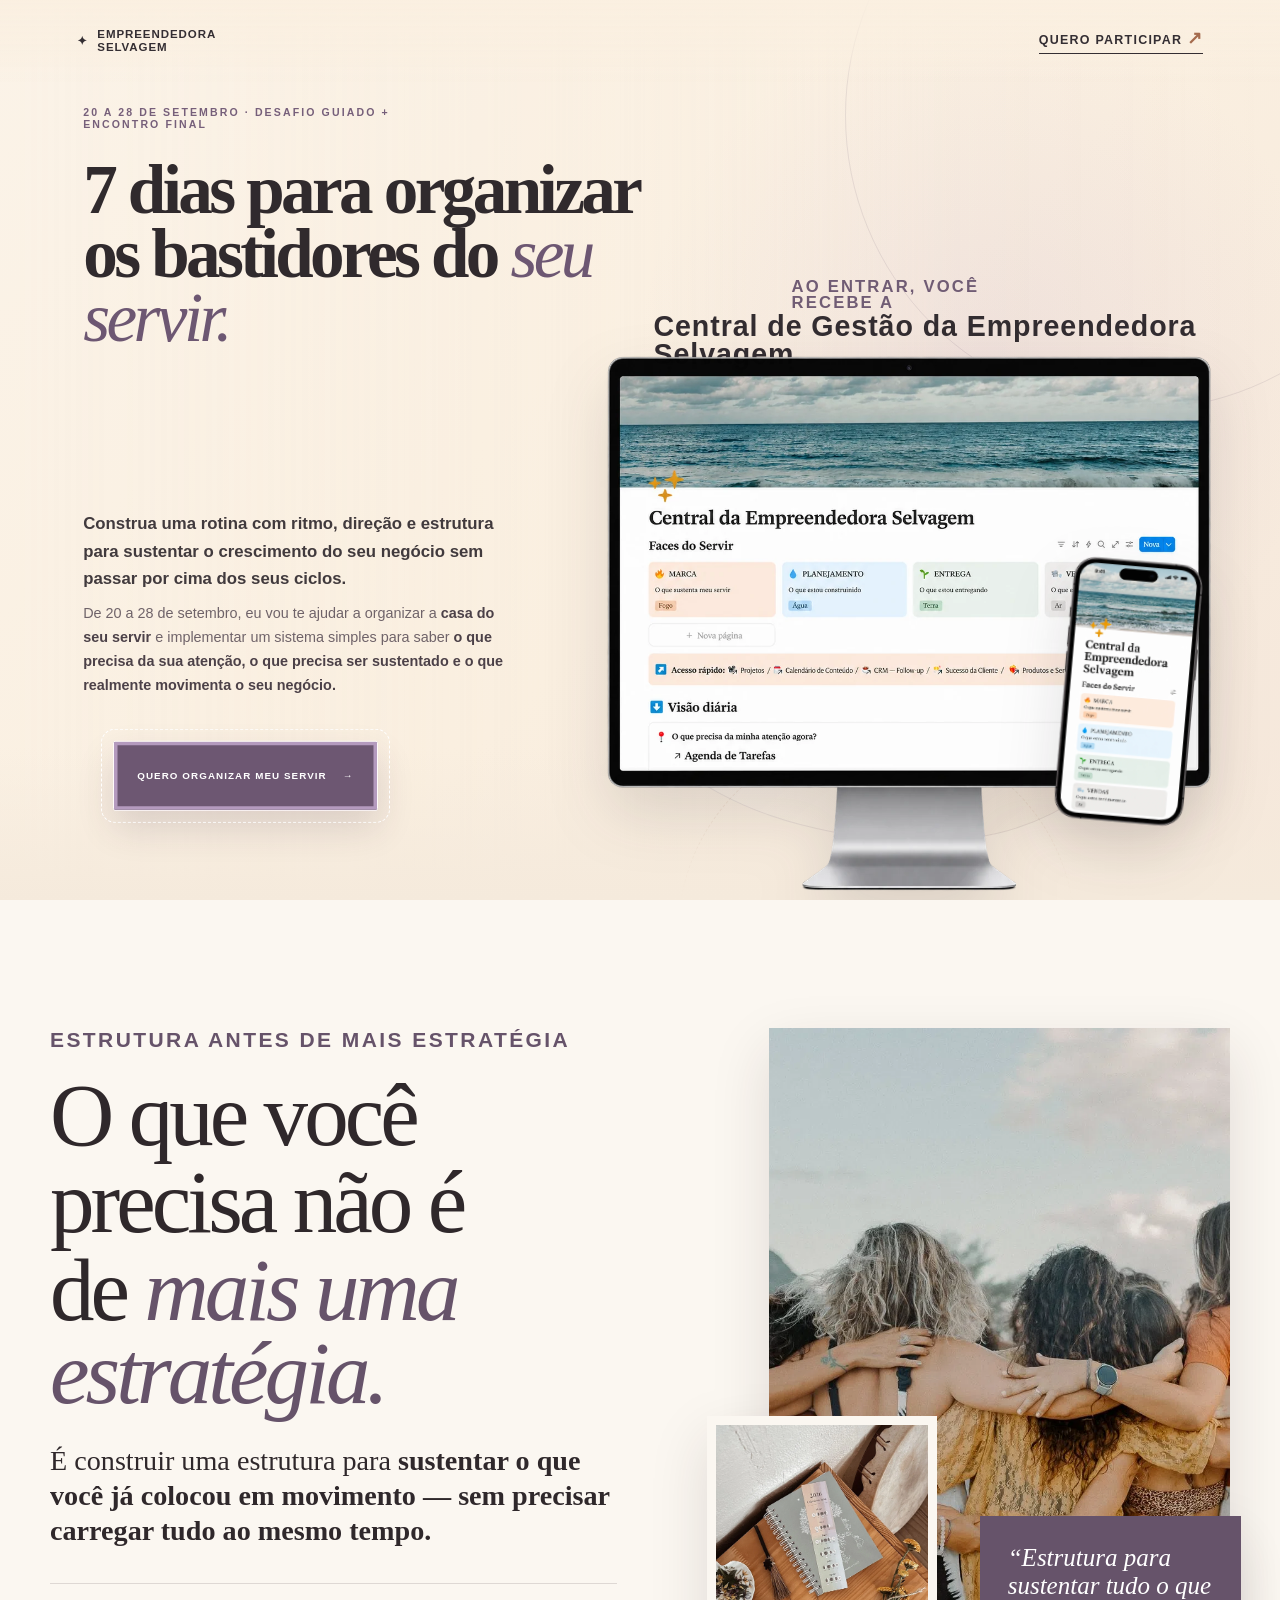
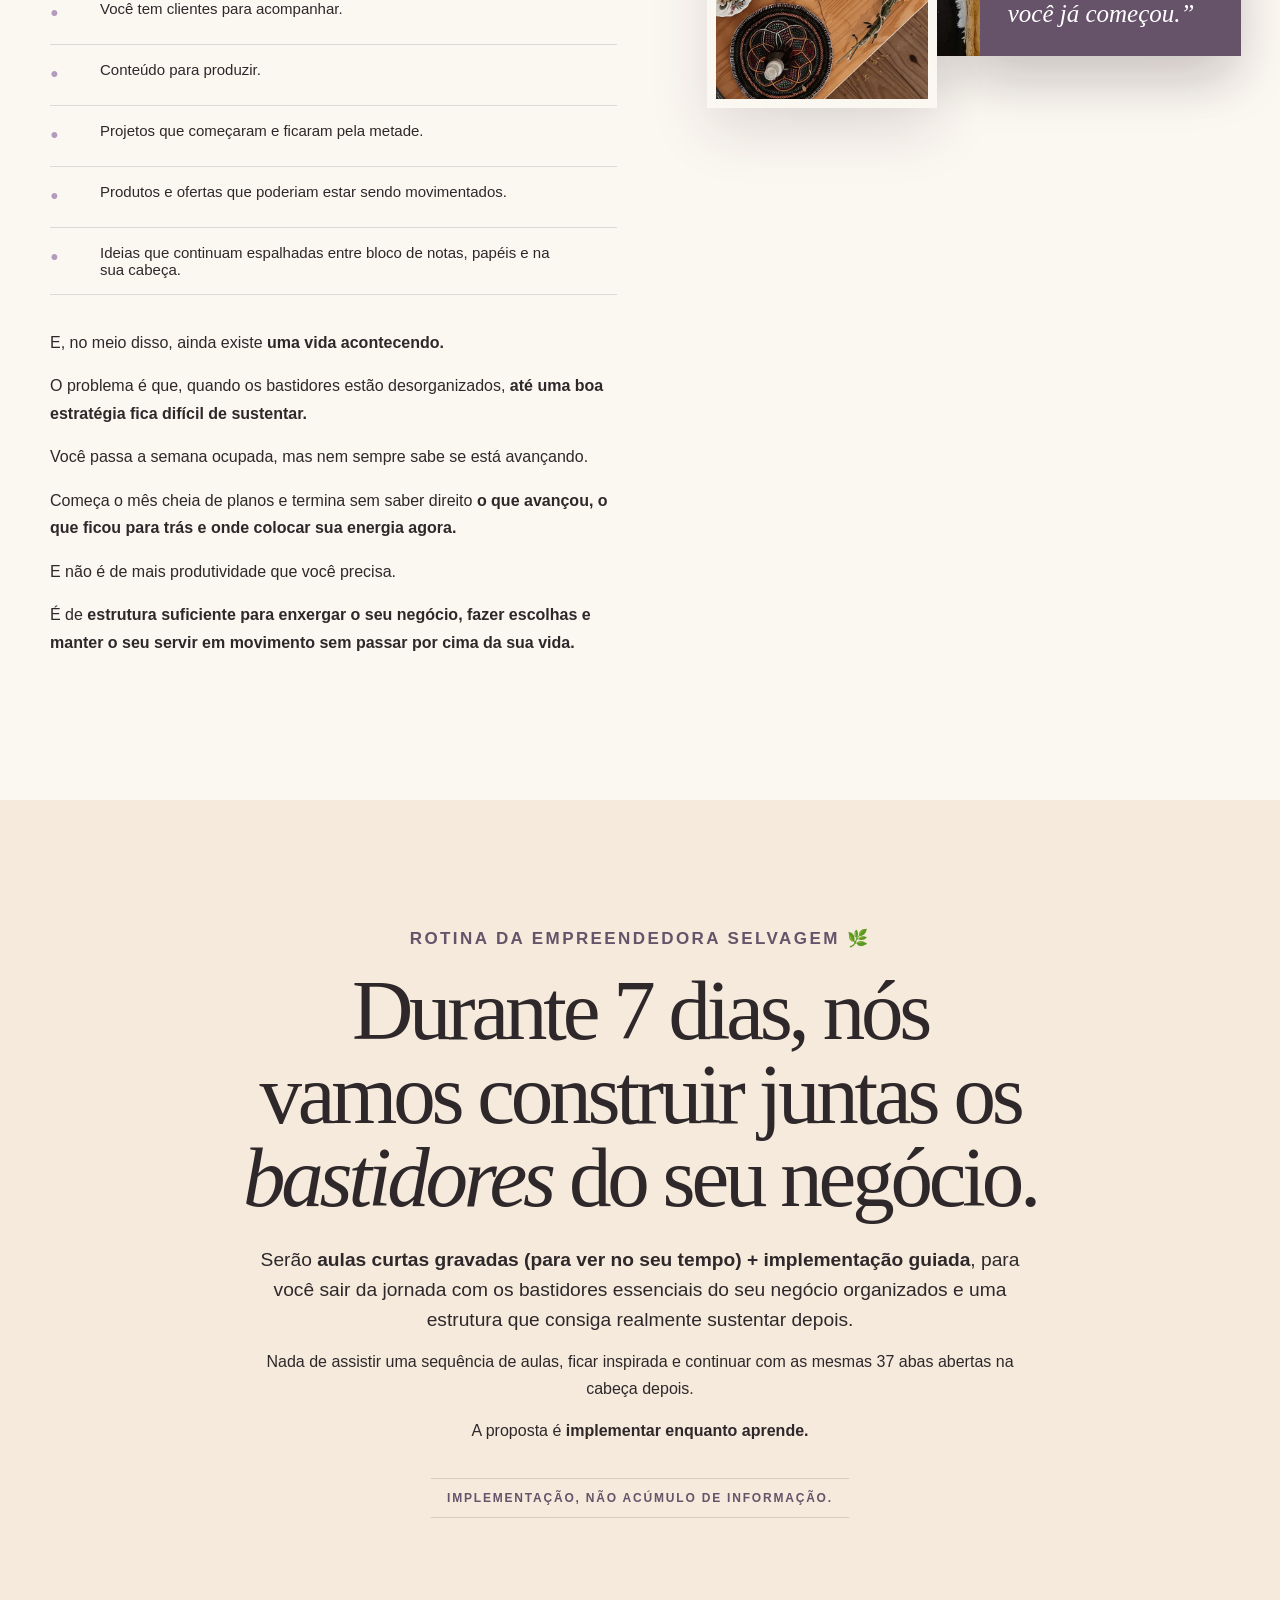
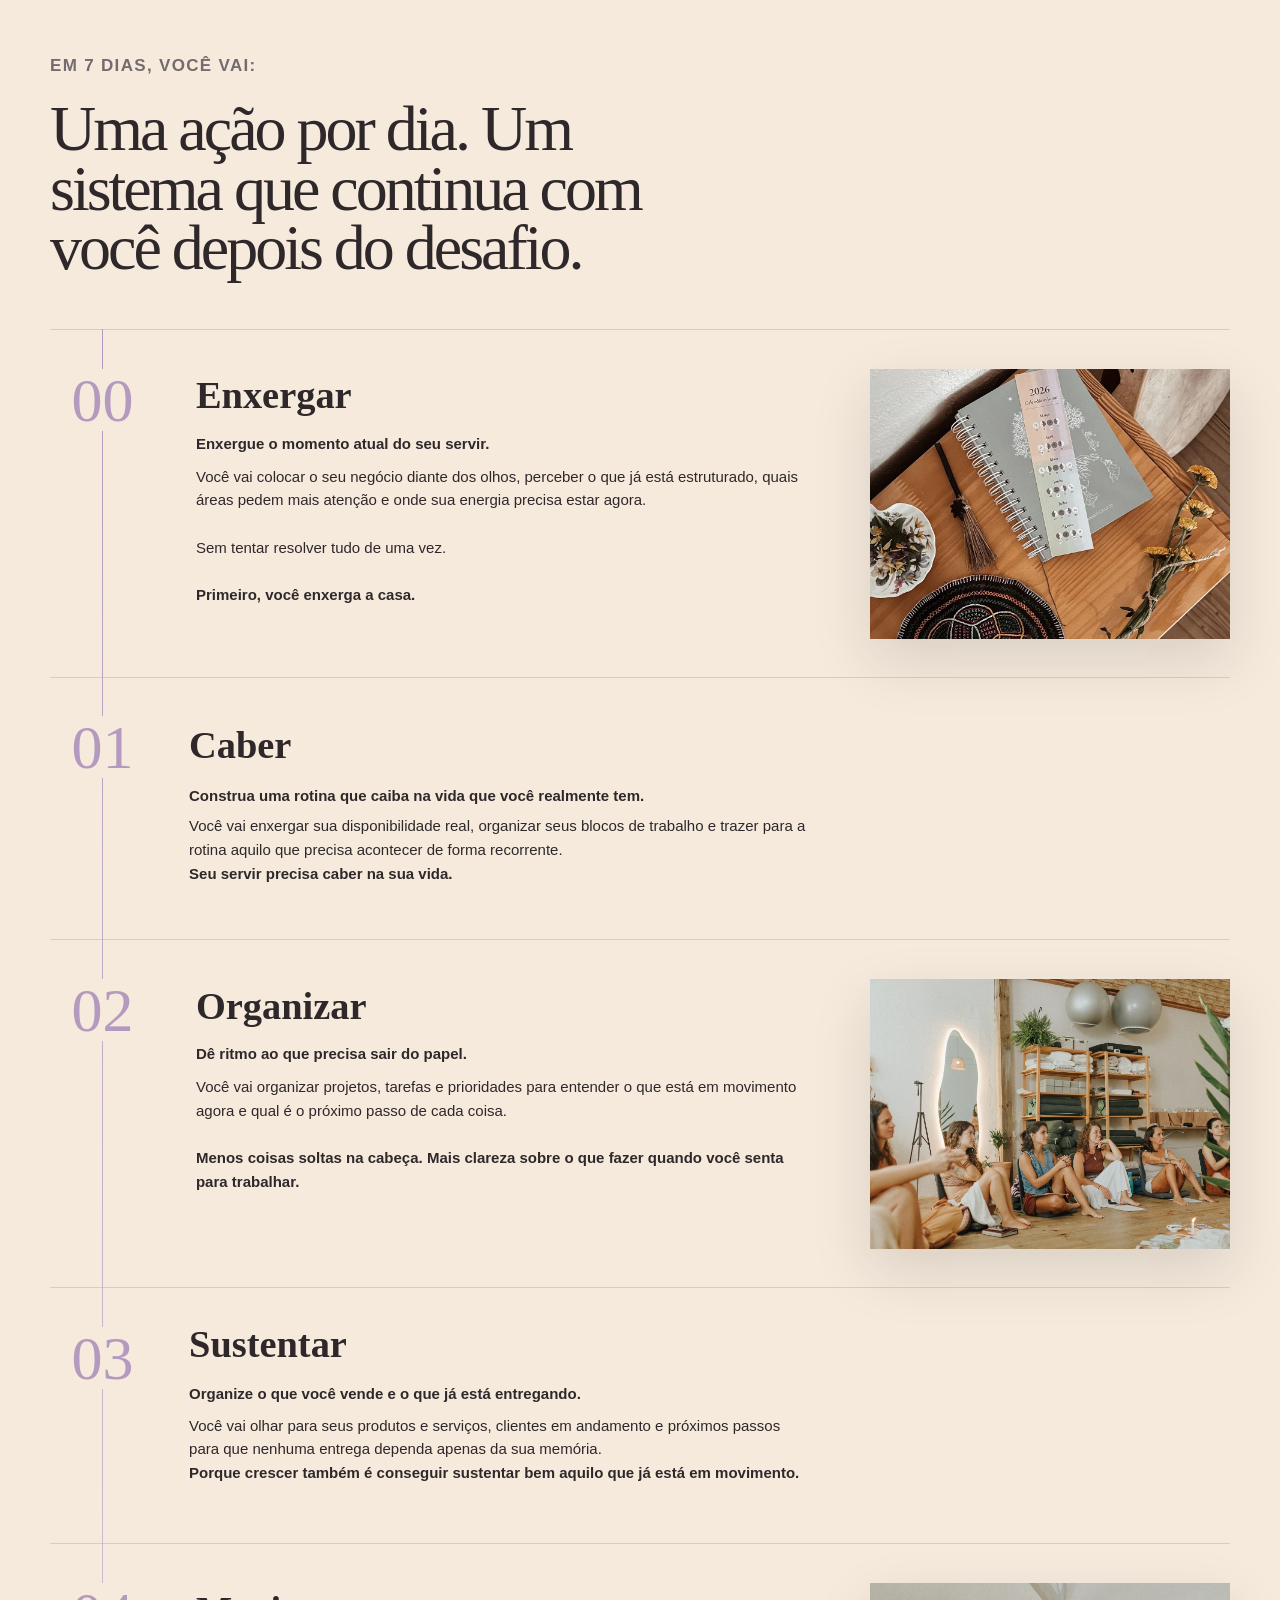
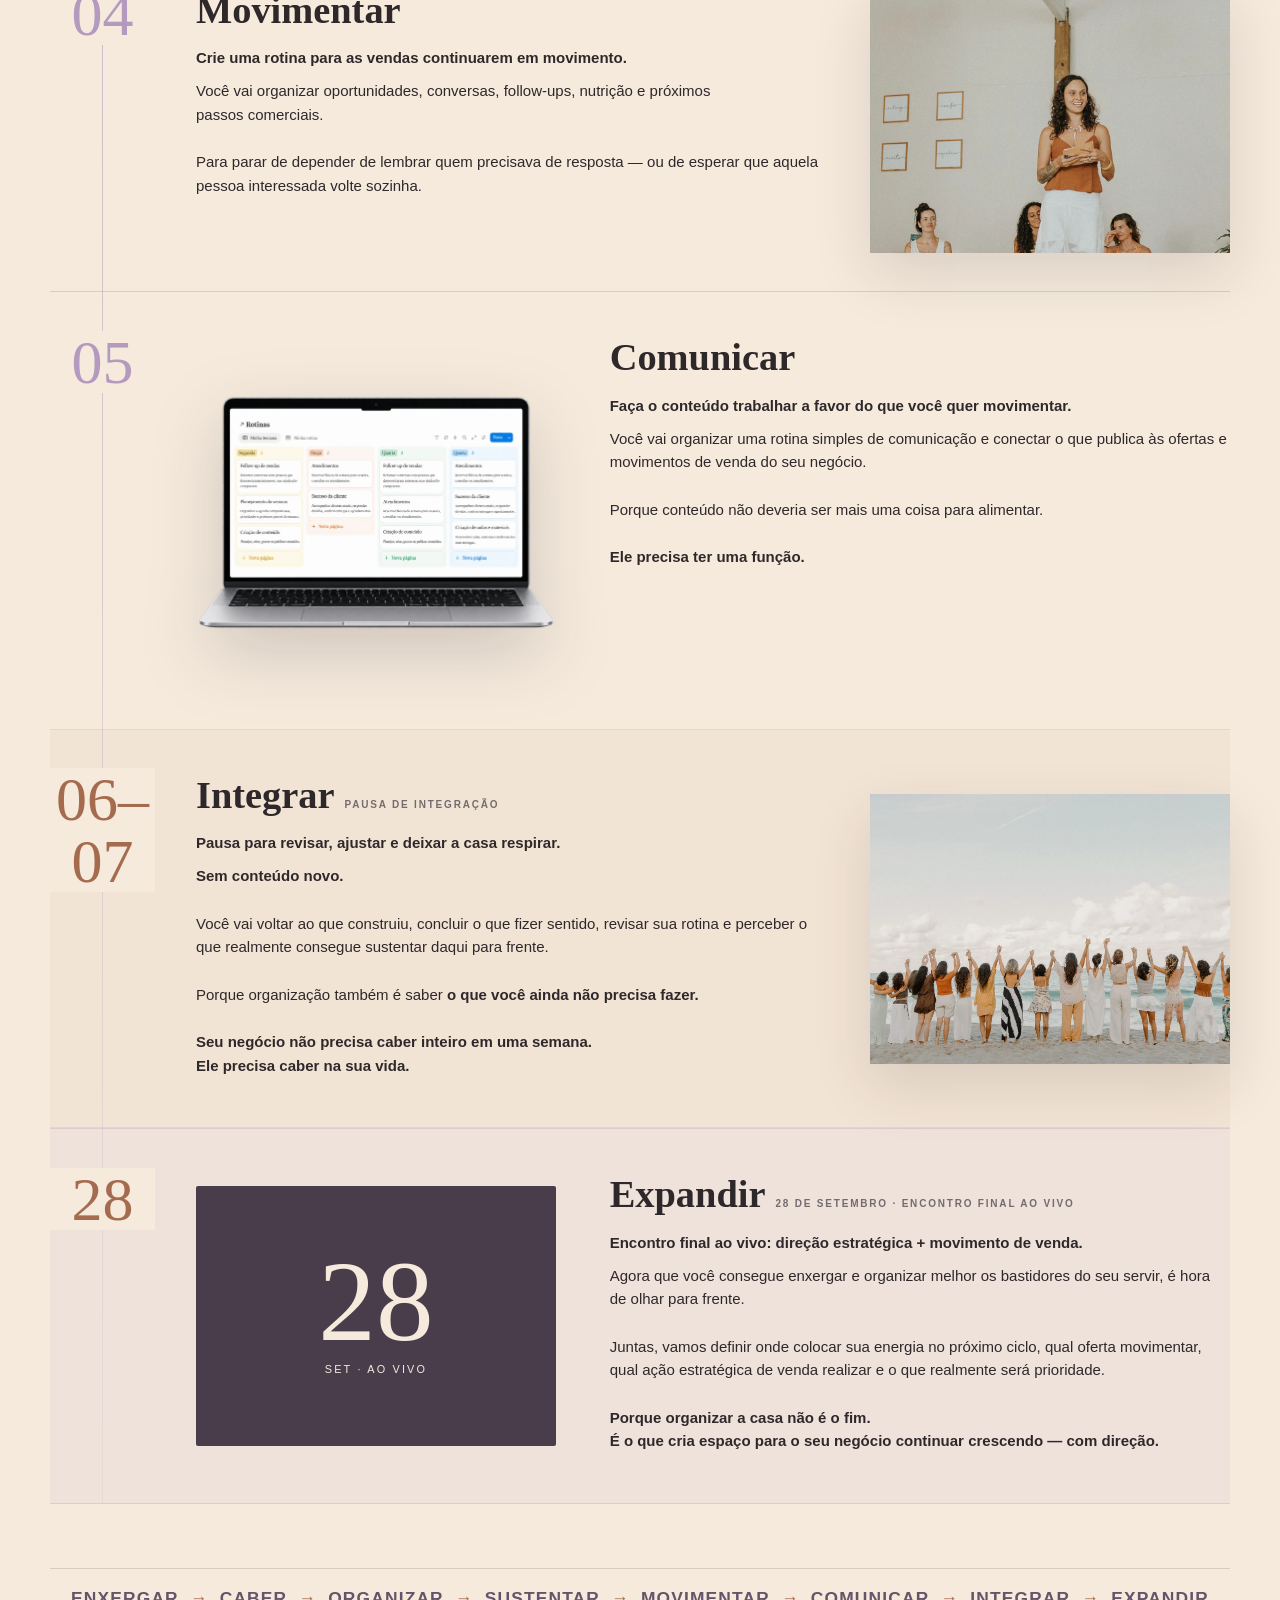
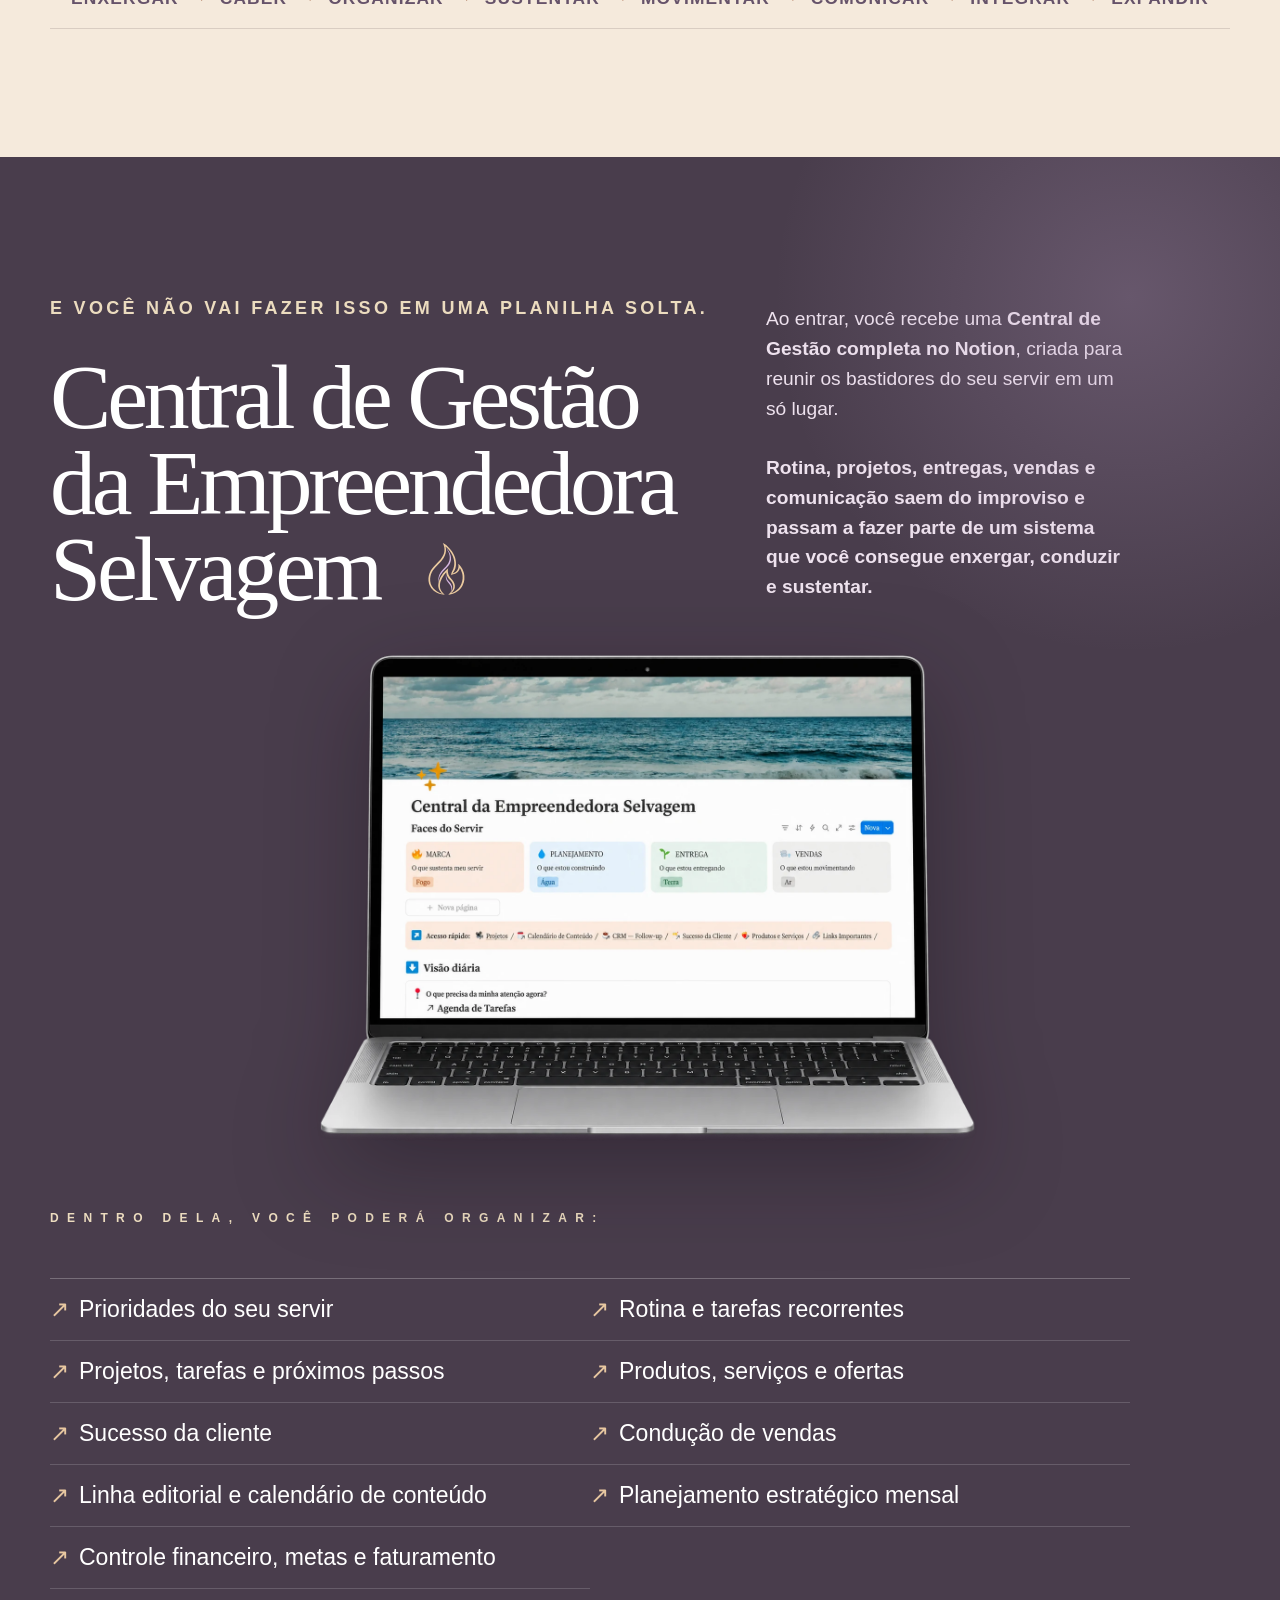
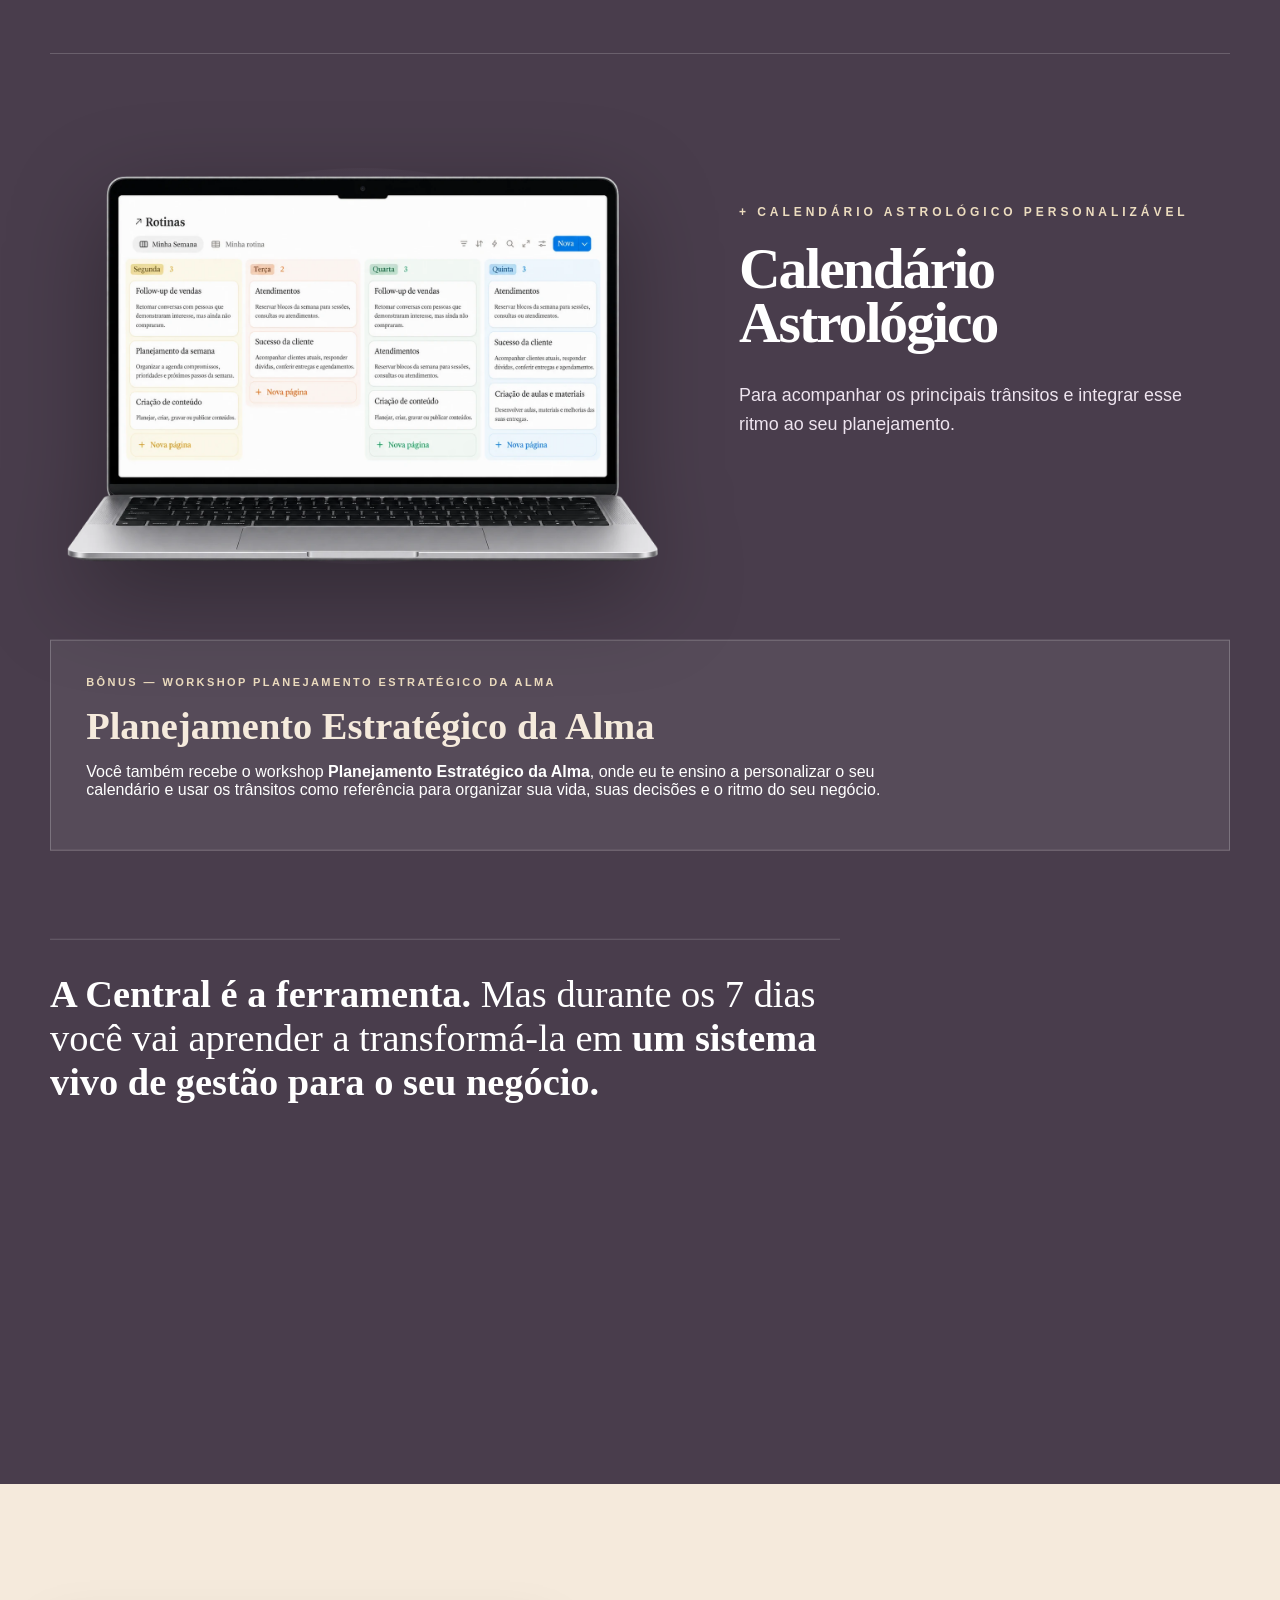
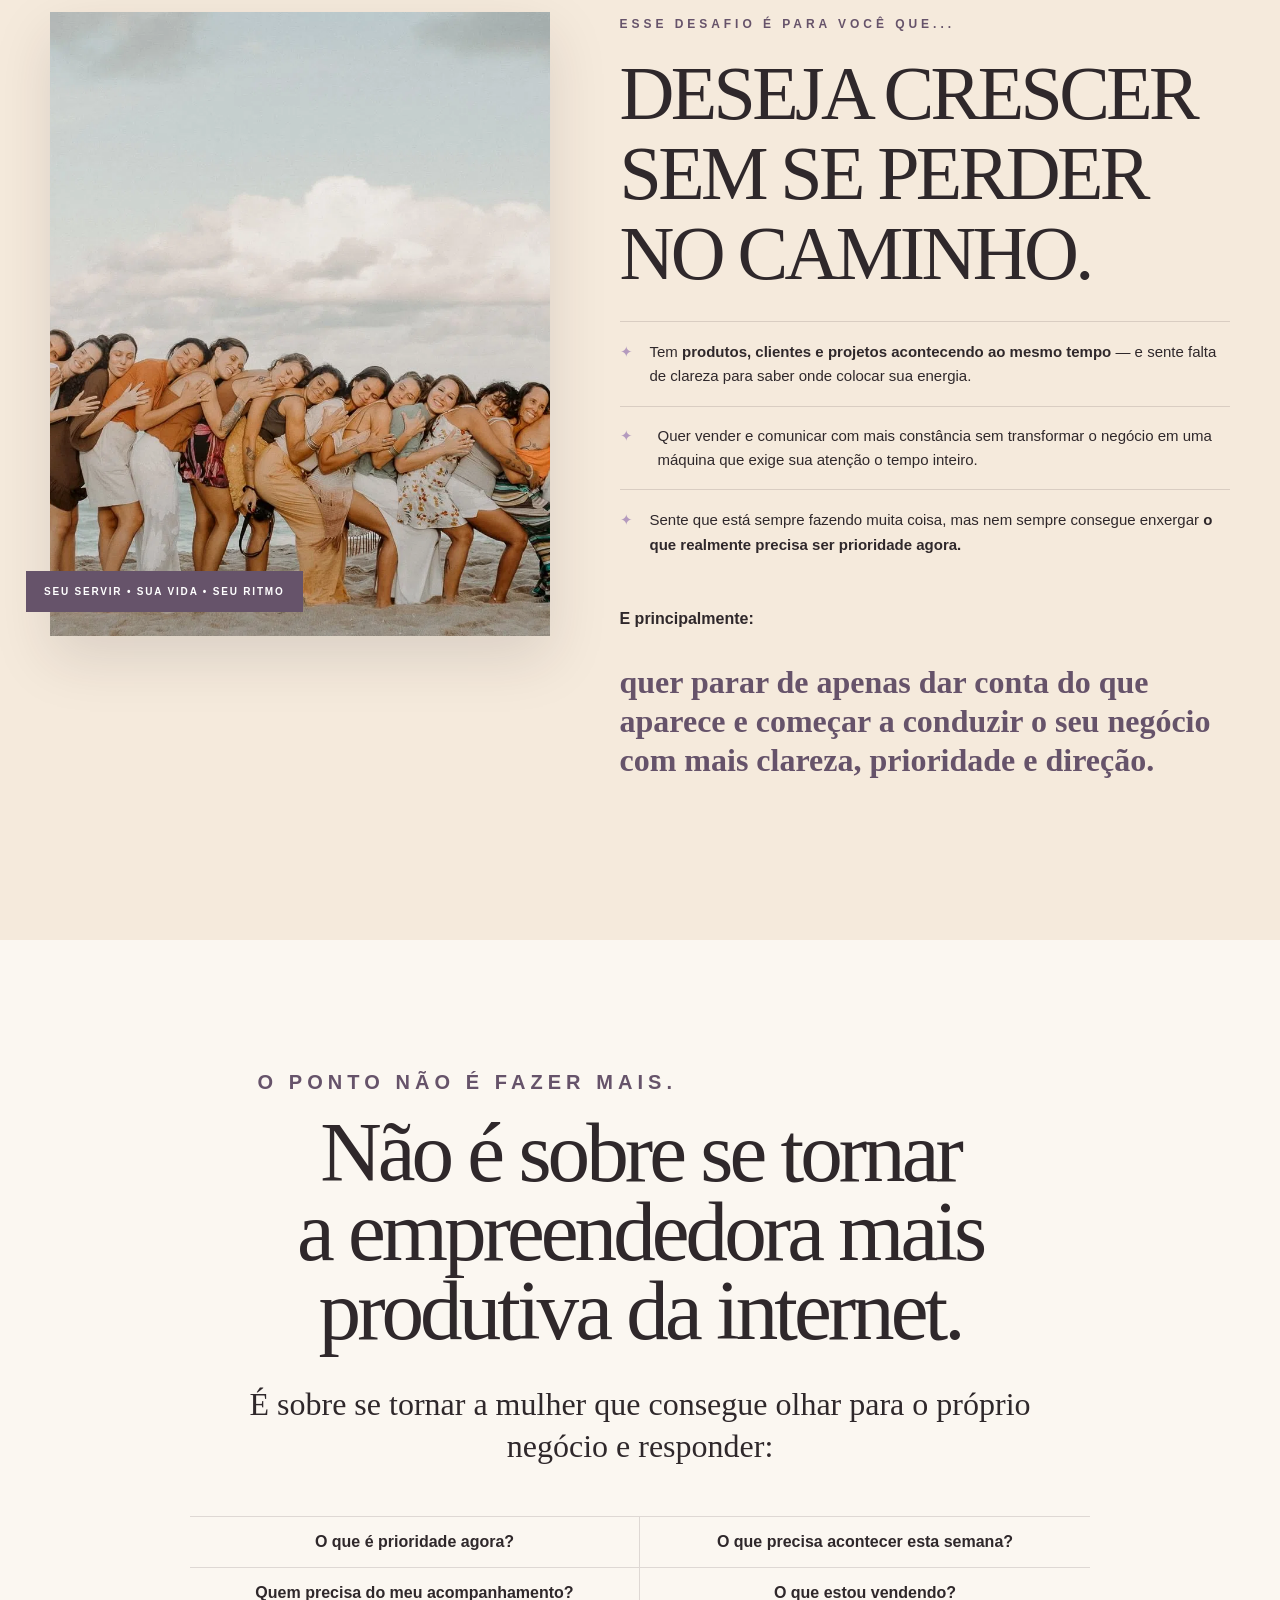
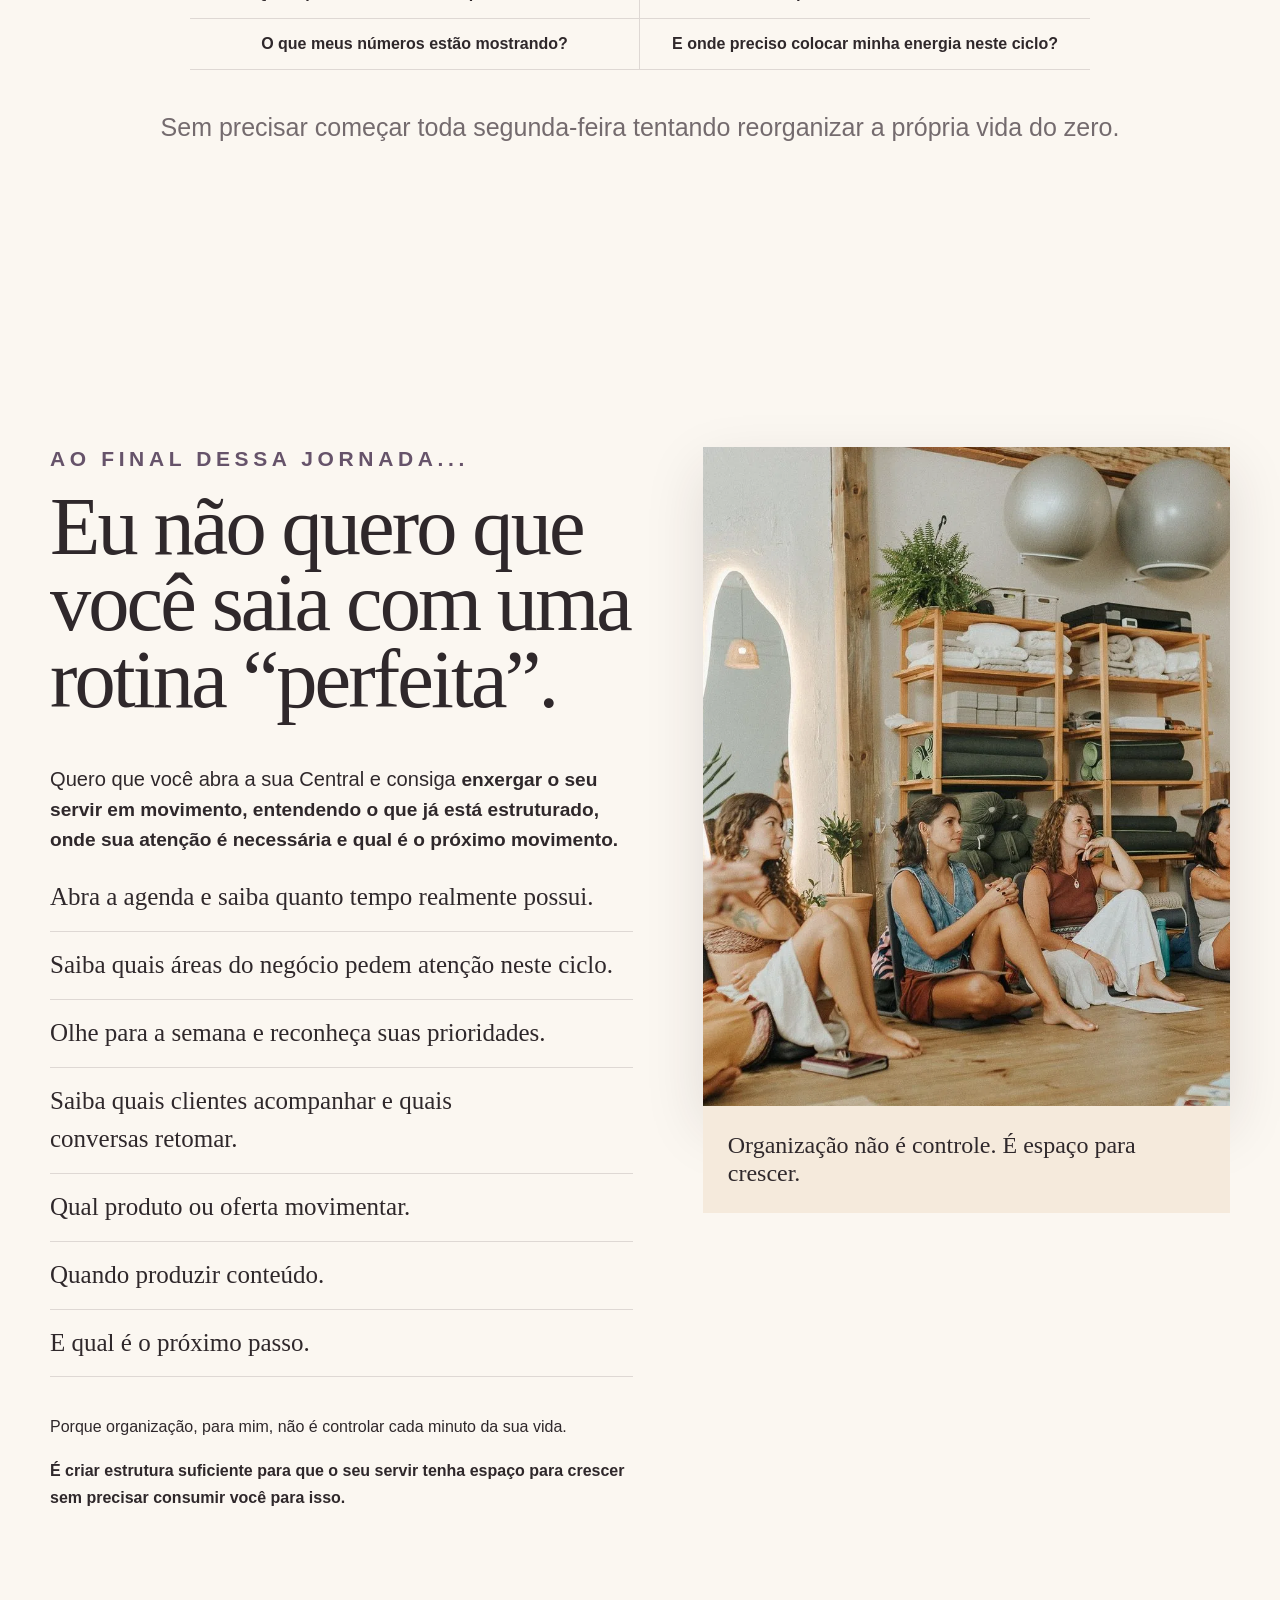
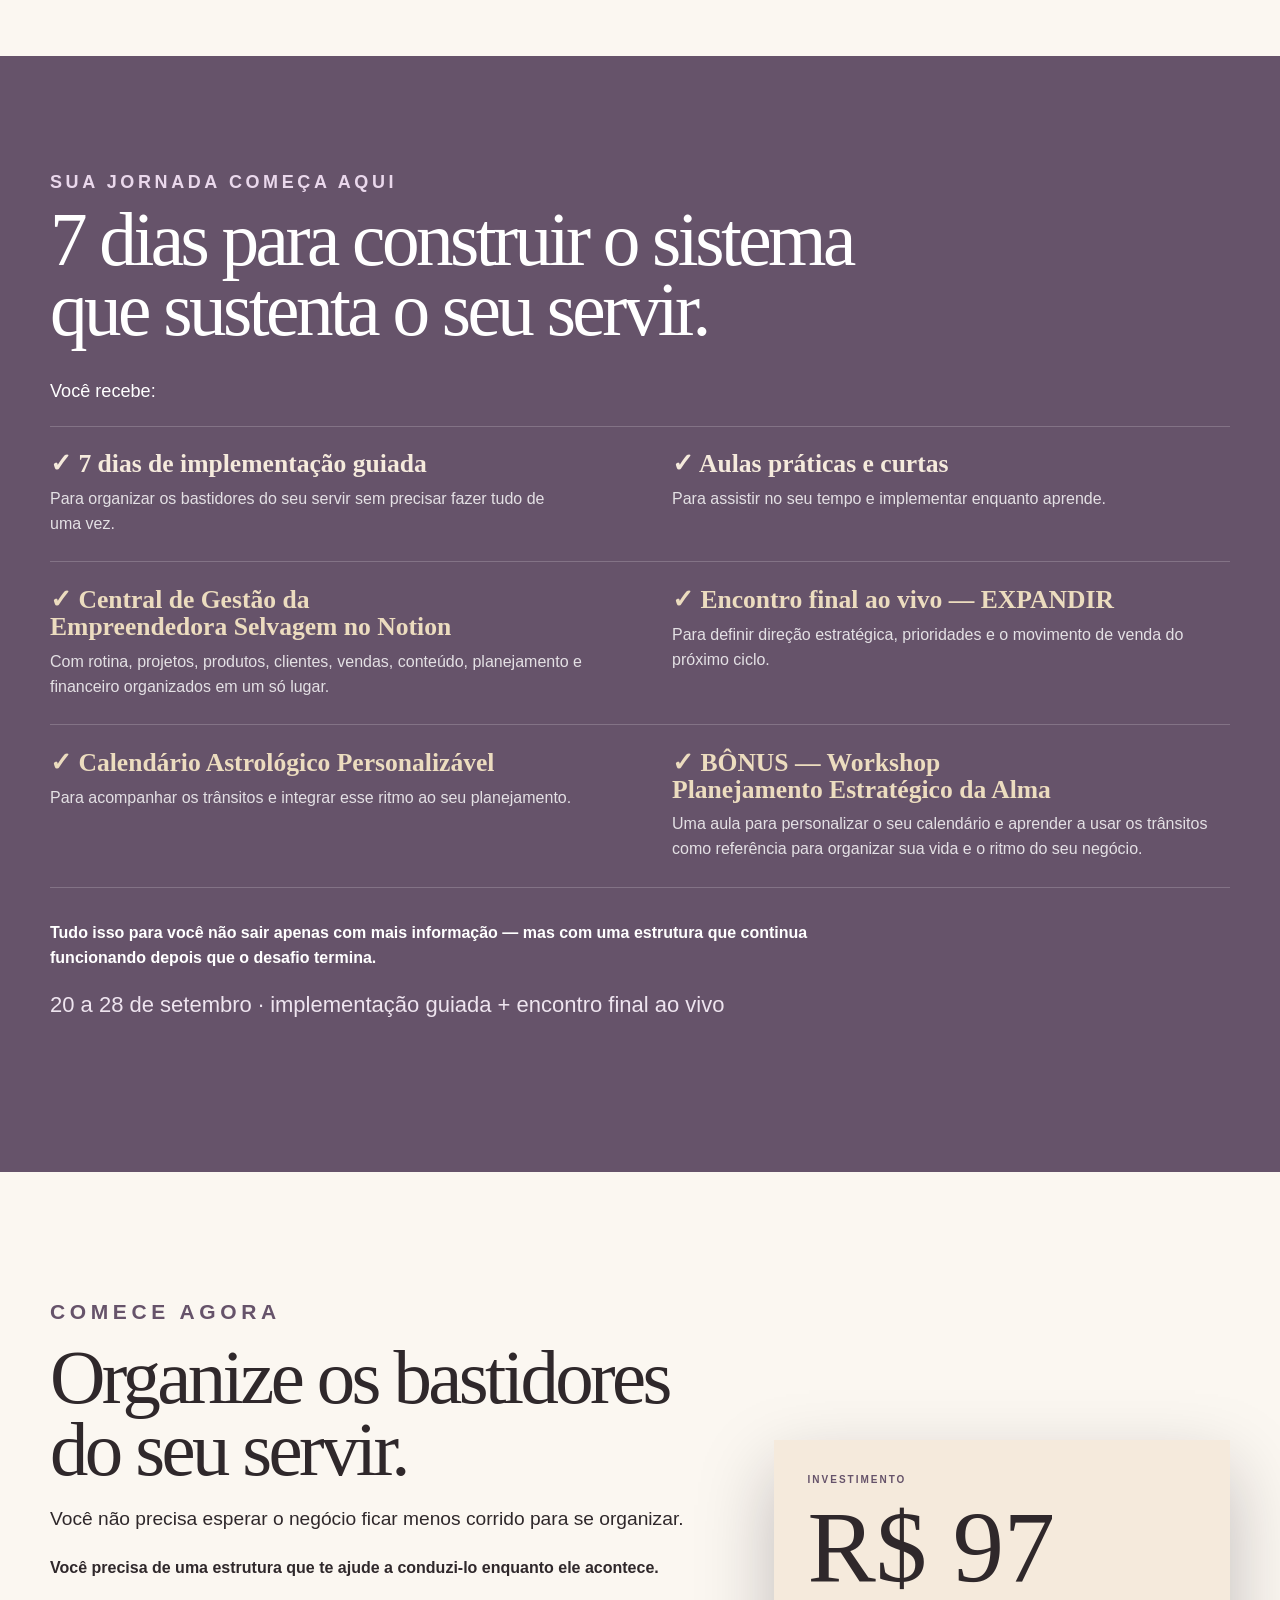
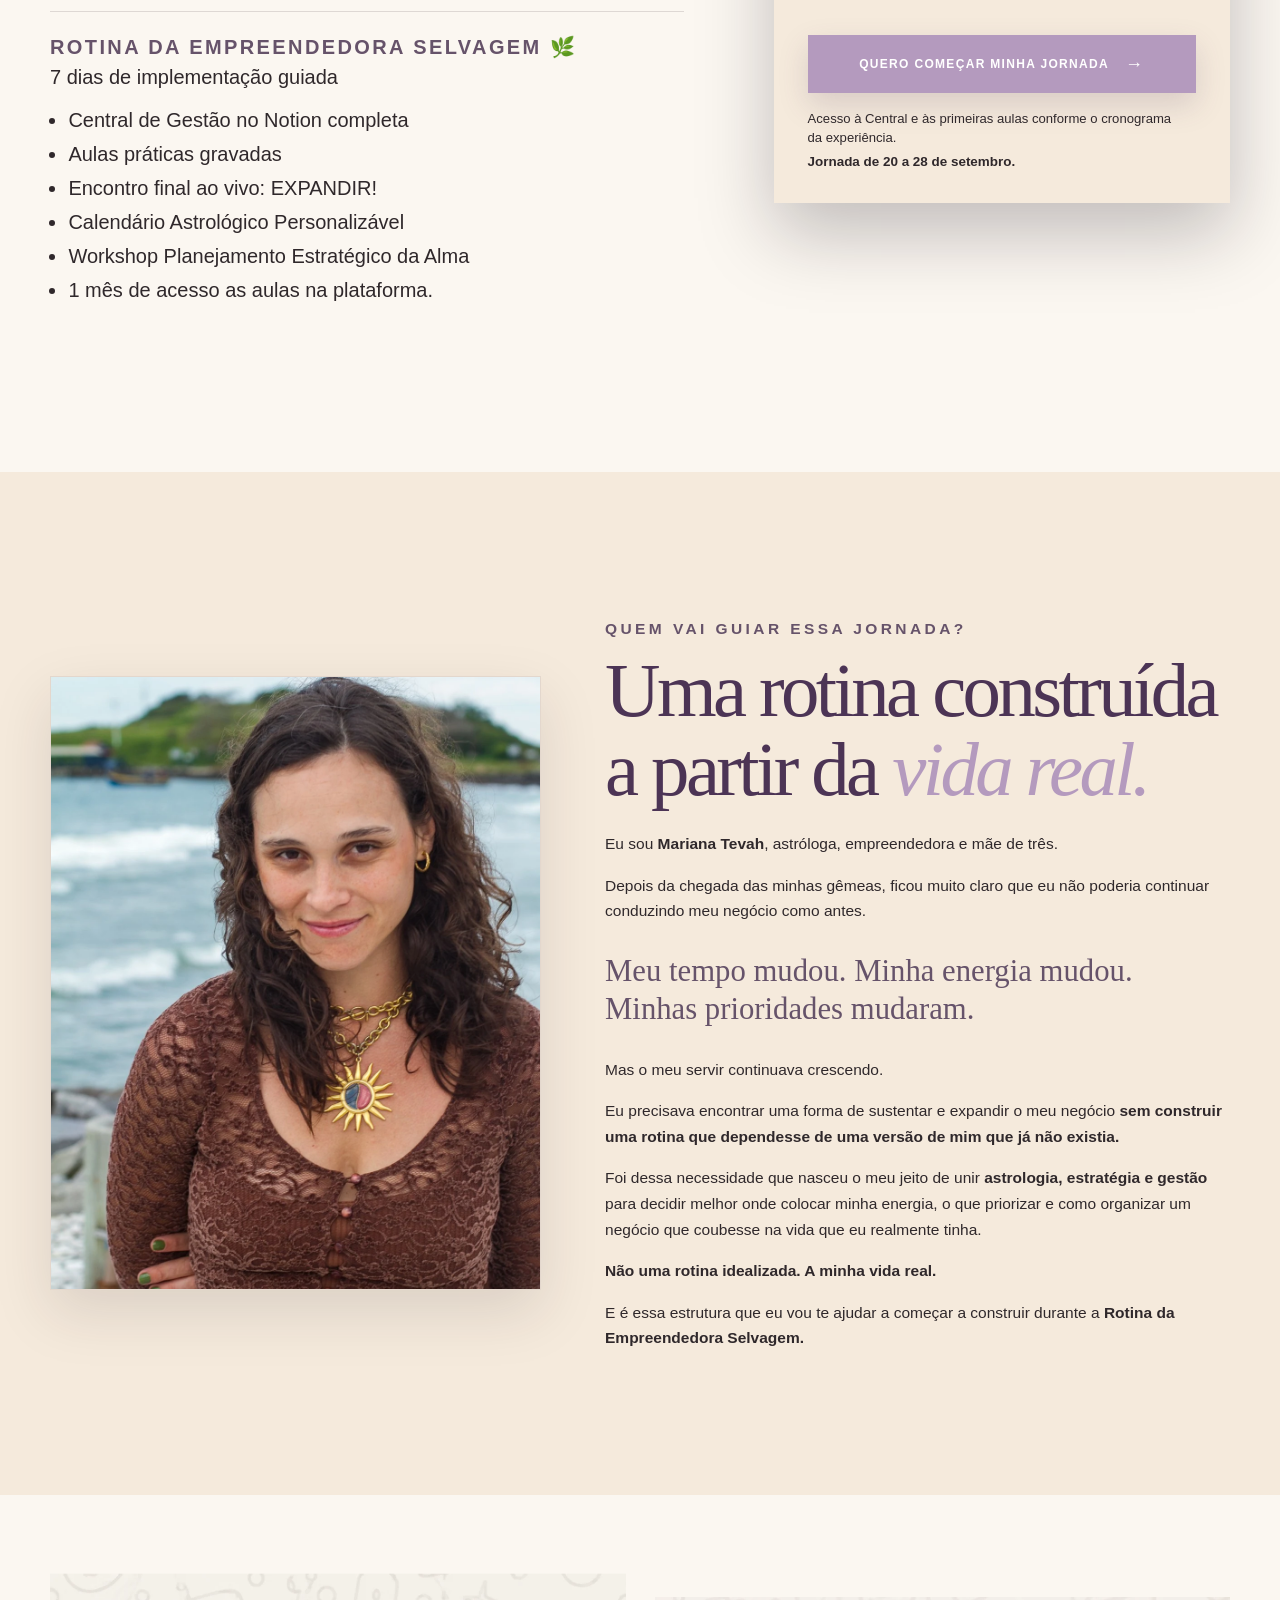
==== commit 38be6198: "feat: publicar versão final da landing" ====
--- a/index.html
+++ b/index.html
@@ -1,1497 +1,223 @@
 <!DOCTYPE html>
 
-<html lang="pt-BR">
-<head>
+<html lang="pt-BR"><head>
 <meta charset="utf-8"/>
 <meta content="width=device-width,initial-scale=1,viewport-fit=cover" name="viewport"/>
 <meta content="#f5eadc" name="theme-color"/>
 <meta content="7 dias para organizar os bastidores do seu servir e construir uma rotina que caiba na sua vida." name="description"/>
 <title>Rotina da Empreendedora Selvagem | 7 dias para organizar seu servir</title>
-<style>
-:root{
-  --cream:#f5eadc; --paper:#fbf7f1; --paper-2:#f0e1d0; --ink:#2f282b;
-  --muted:#746b6e; --lilac:#b49abe; --plum:#66536a; --plum-deep:#493d4c;
-  --sand:#d8b993; --rust:#a56b4e; --sage:#7b8274; --line:rgba(57,44,50,.15);
-  --serif: Georgia, 'Times New Roman', serif;
-  --sans: Inter, ui-sans-serif, -apple-system, BlinkMacSystemFont, 'Segoe UI', sans-serif;
-  --shadow:0 22px 55px rgba(45,31,38,.13);
-}
-*{box-sizing:border-box}html{scroll-behavior:smooth;background:var(--cream)}body{margin:0;color:var(--ink);font-family:var(--sans);background:var(--cream);overflow-x:hidden}img{max-width:100%;display:block}a{color:inherit}button,a{font:inherit}.wrap{width:min(1180px,calc(100% - 40px));margin-inline:auto}.serif{font-family:var(--serif)}
-.progress{position:fixed;top:0;left:0;height:3px;width:0;background:var(--lilac);z-index:99;box-shadow:0 0 18px rgba(180,154,190,.8)}
-.brandline{display:flex;align-items:center;gap:12px;font-size:11px;letter-spacing:.22em;text-transform:uppercase;font-weight:700}.brandline:before{content:'✦';font-size:12px;color:var(--rust)}
-.eyebrow{font-size:11px;letter-spacing:.22em;text-transform:uppercase;font-weight:800;color:var(--plum);margin:0 0 18px}.eyebrow.light{color:#ecdcbf}.display{font-family:var(--serif);font-weight:500;letter-spacing:-.047em;line-height:.93;margin:0}.lead{font-size:clamp(1.08rem,1.5vw,1.32rem);line-height:1.55}.bodycopy{font-size:clamp(1rem,1.2vw,1.12rem);line-height:1.72}.button{display:inline-flex;align-items:center;gap:16px;justify-content:center;text-decoration:none;text-transform:uppercase;letter-spacing:.11em;font-size:12px;font-weight:800;min-height:58px;padding:0 25px;border:1px solid transparent;transition:.25s ease}.button.primary{background:var(--lilac);color:white;box-shadow:0 12px 30px rgba(91,66,99,.18)}.button.primary:hover{transform:translateY(-2px);background:#aa8bb6}.button.light{background:var(--cream);color:var(--plum-deep)}.button.outline{border-color:rgba(255,255,255,.46);color:white;background:rgba(255,255,255,.05)}.arrow{font-size:18px;line-height:0}
-.section{padding:clamp(82px,10vw,145px) 0;position:relative}.section h2{font-size:clamp(3rem,6vw,5.6rem)}.section h3{font-family:var(--serif);font-size:clamp(1.8rem,3vw,2.6rem);line-height:1.05;margin:.3rem 0 1rem}.section p{max-width:790px}.hairline{height:1px;background:var(--line);width:100%}
-.reveal{opacity:0;transform:translateY(22px);transition:opacity .75s ease,transform .75s ease}.reveal.is-visible{opacity:1;transform:none}.delay-1{transition-delay:.08s}.delay-2{transition-delay:.16s}.delay-3{transition-delay:.24s}
-
-/* HERO — photographic, editorial, close to V2 direction */
-.hero{min-height:100svh;display:flex;align-items:center;position:relative;background-image:url('[data-uri]');background-size:cover;background-position:66% 48%;isolation:isolate;overflow:hidden}.hero:before{content:'';position:absolute;inset:0;background:linear-gradient(90deg,rgba(246,235,220,.98) 0%,rgba(246,235,220,.95) 31%,rgba(246,235,220,.67) 50%,rgba(246,235,220,.08) 73%,rgba(246,235,220,0) 100%);z-index:-1}.hero:after{content:'';position:absolute;inset:auto 0 0;height:19%;background:linear-gradient(0deg,var(--cream),transparent);z-index:-1}.hero-top{position:absolute;top:28px;left:0;right:0;z-index:3}.hero-top .wrap{display:flex;justify-content:space-between;align-items:center}.hero-top-note{font-size:10px;text-transform:uppercase;letter-spacing:.18em;font-weight:800;color:rgba(47,40,43,.62)}.hero-content{width:min(680px,58vw);padding-top:70px}.hero .eyebrow{margin-bottom:24px}.hero h1{font-size:clamp(4.3rem,7.8vw,8.2rem);max-width:760px}.hero h1 em{font-weight:400;color:var(--plum);font-style:italic}.hero-lead{margin:24px 0 14px;max-width:630px;font-size:clamp(1.12rem,1.55vw,1.36rem);line-height:1.5}.hero-detail{max-width:630px;font-size:15px;line-height:1.65;color:#544b4f}.hero .button{margin-top:20px}.hero-access{margin-top:18px;font-size:11px;letter-spacing:.05em;line-height:1.5;color:#6a5e63}.hero-system{position:absolute;right:4.2vw;bottom:7.5vh;width:min(340px,29vw);padding:20px 22px;background:rgba(250,247,241,.82);backdrop-filter:blur(14px);border:1px solid rgba(255,255,255,.72);box-shadow:0 18px 50px rgba(44,34,40,.18)}.hero-system small{display:block;font-size:9px;letter-spacing:.2em;text-transform:uppercase;font-weight:800;color:#7b6a72;margin-bottom:7px}.hero-system strong{font-family:var(--serif);font-size:22px;line-height:1.03;font-weight:500}.hero-system span{display:flex;justify-content:space-between;align-items:center;margin-top:12px;padding-top:12px;border-top:1px solid var(--line);font-size:11px;text-transform:uppercase;letter-spacing:.08em;font-weight:800;color:var(--plum)}
-
-/* PROBLEM */
-.problem{background:var(--paper)}.problem-grid{display:grid;grid-template-columns:1.04fr .96fr;gap:clamp(48px,7vw,92px);align-items:center}.problem h2{font-size:clamp(3.5rem,6.4vw,6.5rem);max-width:780px}.problem h2 em{color:var(--plum);font-style:italic;font-weight:400}.problem .intro{font-family:var(--serif);font-size:clamp(1.45rem,2.2vw,2rem);line-height:1.25;margin:28px 0}.problem-list{list-style:none;margin:34px 0;padding:0;border-top:1px solid var(--line)}.problem-list li{display:grid;grid-template-columns:36px 1fr;gap:14px;padding:16px 0;border-bottom:1px solid var(--line);font-size:15px}.problem-list li:before{content:'•';font-family:var(--serif);font-size:25px;color:var(--lilac)}.photo-stack{position:relative;min-height:680px}.photo-main{position:absolute;inset:0 0 52px 12%;object-fit:cover;width:88%;height:calc(100% - 52px);box-shadow:var(--shadow)}.photo-small{position:absolute;left:0;bottom:0;width:44%;height:43%;object-fit:cover;border:9px solid var(--paper);box-shadow:var(--shadow)}.photo-note{position:absolute;right:-12px;bottom:24px;width:50%;padding:28px;background:var(--plum);color:#fff;font-family:var(--serif);font-size:25px;line-height:1.12;font-style:italic;box-shadow:var(--shadow)}
-
-/* ROUTINE INTRO */
-.routine-intro{background:var(--cream);text-align:center}.routine-intro .wrap{max-width:920px}.routine-intro h2{font-size:clamp(4rem,7vw,7rem)}.routine-intro .lead{margin:28px auto 0}.routine-intro .bodycopy{margin:12px auto}.implement{display:inline-flex;align-items:center;gap:13px;margin-top:30px;padding:12px 16px;border-top:1px solid var(--line);border-bottom:1px solid var(--line);font-size:12px;letter-spacing:.15em;text-transform:uppercase;font-weight:800;color:var(--plum)}
-.days{background:var(--cream);padding-top:0}.days-header{display:flex;justify-content:space-between;gap:30px;align-items:end;margin-bottom:48px}.days-header h2{font-size:clamp(3rem,5vw,4.5rem);max-width:620px}.days-header p{max-width:410px;color:var(--muted);line-height:1.7}.timeline{position:relative}.timeline:before{content:'';position:absolute;left:52px;top:0;bottom:0;width:1px;background:linear-gradient(var(--lilac),rgba(180,154,190,.1))}.day{display:grid;grid-template-columns:105px minmax(0,1fr) 275px;gap:34px;padding:34px 0 42px;border-top:1px solid var(--line);align-items:start}.day-num{position:relative;font-family:var(--serif);font-size:62px;line-height:1;color:var(--lilac);text-align:center;background:var(--cream);z-index:1}.day-card{padding:2px 0}.day-card h3{font-size:clamp(2rem,3vw,2.8rem);display:flex;gap:10px;align-items:baseline}.day-card h3 span{font-family:var(--sans);font-size:10px;letter-spacing:.18em;text-transform:uppercase;color:var(--muted);font-weight:800}.day-card p,.day-card li{font-size:15px;line-height:1.68}.day-card ul{padding-left:18px}.day-side{min-height:175px;display:flex;align-items:flex-end}.day-side img{width:100%;aspect-ratio:4/3;object-fit:cover;box-shadow:var(--shadow)}.day-side .mini-card{width:100%;padding:22px;background:var(--paper);border:1px solid var(--line);font-family:var(--serif);font-size:22px;line-height:1.18;color:var(--plum)}.day:nth-child(even) .day-side img{aspect-ratio:1/1}
-
-/* CENTRAL SHOWCASE */
-.central{background:var(--plum-deep);color:white;overflow:hidden}.central:before{content:'';position:absolute;width:740px;height:740px;border-radius:50%;background:radial-gradient(circle,rgba(180,154,190,.28),transparent 68%);right:-220px;top:-230px}.central-head{display:grid;grid-template-columns:1fr .8fr;gap:50px;align-items:end}.central h2{font-size:clamp(4rem,7vw,7rem);color:white}.central .lead{color:#eee2ee}.device-laptop{width:min(1050px,93vw);margin:34px auto -30px;filter:drop-shadow(0 35px 55px rgba(11,6,14,.35));position:relative;z-index:2}.central-modules{display:grid;grid-template-columns:.9fr 1.1fr;gap:70px;align-items:center;margin-top:80px}.module-list{display:grid;grid-template-columns:1fr 1fr;border-top:1px solid rgba(255,255,255,.25)}.module-list div{padding:17px 10px 17px 0;border-bottom:1px solid rgba(255,255,255,.16);font-size:13px}.module-list div:before{content:'↗';margin-right:10px;color:#e7c7a0}.central-copy p{color:#eee4ef}.device-duo{position:relative;min-height:590px}.device-phone{position:absolute;right:0;bottom:0;width:43%;z-index:2;filter:drop-shadow(0 28px 38px rgba(0,0,0,.3))}.device-tablet{position:absolute;left:-12%;top:0;width:78%;filter:drop-shadow(0 25px 44px rgba(0,0,0,.3))}.central-bridge{margin-top:86px;padding-top:38px;border-top:1px solid rgba(255,255,255,.18);font-family:var(--serif);font-size:clamp(1.8rem,3vw,2.7rem);line-height:1.15;max-width:850px}
-
-/* MANIFESTO */
-.manifesto{background:var(--paper);text-align:center}.manifesto .wrap{max-width:1030px}.manifesto h2{font-size:clamp(4rem,7vw,7.2rem);max-width:980px;margin-inline:auto}.manifesto .intro{font-family:var(--serif);font-size:clamp(1.6rem,2.5vw,2.3rem);line-height:1.3;margin:34px auto 48px}.questions{display:grid;grid-template-columns:1fr 1fr;max-width:900px;margin:0 auto;border-top:1px solid var(--line)}.question{padding:19px 18px;border-bottom:1px solid var(--line);font-weight:750}.question:nth-child(odd){border-right:1px solid var(--line)}.manifesto-end{margin:36px auto 0;color:var(--muted);font-size:15px;line-height:1.7}
-
-/* WHO */
-.audience{background:var(--cream)}.audience-grid{display:grid;grid-template-columns:.9fr 1.1fr;gap:70px;align-items:center}.audience-photo{position:relative}.audience-photo img{width:100%;aspect-ratio:4/5;object-fit:cover;box-shadow:var(--shadow)}.audience-photo:after{content:'SEU SERVIR • SUA VIDA • SEU RITMO';position:absolute;left:-24px;bottom:24px;background:var(--plum);color:white;padding:15px 18px;font-size:10px;letter-spacing:.18em;font-weight:800}.audience h2{font-size:clamp(4rem,6vw,6rem)}.checks{list-style:none;padding:0;margin:30px 0}.checks li{padding:17px 0;border-top:1px solid var(--line);font-size:15px;line-height:1.55;display:grid;grid-template-columns:28px 1fr;gap:10px}.checks li:before{content:'✦';color:var(--lilac)}.audience-focus{font-family:var(--serif);font-size:clamp(1.7rem,2.5vw,2.4rem);line-height:1.22;color:var(--plum);margin-top:30px}
-
-/* OUTCOME */
-.outcome{background:var(--paper)}.outcome-grid{display:grid;grid-template-columns:1.05fr .95fr;gap:70px;align-items:start}.outcome h2{font-size:clamp(4rem,6.5vw,6.4rem)}.outcome-list{list-style:none;padding:0;margin:36px 0}.outcome-list li{font-family:var(--serif);font-size:clamp(1.4rem,2.3vw,2rem);padding:14px 0;border-bottom:1px solid var(--line)}.outcome-visual{position:sticky;top:60px}.outcome-visual img{width:100%;aspect-ratio:4/5;object-fit:cover;box-shadow:var(--shadow)}.outcome-visual .caption{padding:25px;background:var(--cream);font-family:var(--serif);font-size:24px;line-height:1.2}
-
-/* OFFER */
-.offer{background:var(--plum);color:white;overflow:hidden}.offer .wrap{position:relative}.offer-kicker{display:flex;align-items:center;gap:12px;color:#ead8ec;font-size:11px;text-transform:uppercase;letter-spacing:.2em;font-weight:800}.offer h2{font-size:clamp(4rem,7vw,7.2rem);max-width:900px;color:white}.offer-grid{display:grid;grid-template-columns:.9fr 1.1fr;gap:60px;margin-top:50px;align-items:start}.offer-list{list-style:none;padding:0;margin:0;border-top:1px solid rgba(255,255,255,.25)}.offer-list li{padding:14px 0;border-bottom:1px solid rgba(255,255,255,.15);display:flex;gap:12px;line-height:1.45}.offer-list li:before{content:'✓';color:#edd2ad;font-weight:800}.price-card{background:var(--cream);color:var(--ink);padding:34px;box-shadow:0 30px 70px rgba(25,15,29,.25);position:relative;z-index:2}.price-label{font-size:10px;text-transform:uppercase;letter-spacing:.2em;font-weight:800;color:var(--plum)}.price{font-family:var(--serif);font-size:clamp(3.8rem,6vw,6.3rem);line-height:1;margin:12px 0 24px}.device-imac{width:min(920px,84vw);margin:-80px 0 -100px auto;filter:drop-shadow(0 35px 65px rgba(17,8,20,.32));opacity:.98}.offer-note{font-size:12px;line-height:1.6;color:#eee4ef;margin-top:24px}
-
-/* GUIDE */
-.guide{background:var(--cream)}.guide-grid{display:grid;grid-template-columns:.8fr 1.2fr;gap:75px;align-items:start}.guide-visual{position:sticky;top:50px}.guide-photo{width:100%;aspect-ratio:3/4;object-fit:cover;box-shadow:var(--shadow)}.guide-small{width:56%;aspect-ratio:4/3;object-fit:cover;margin:-75px -20px 0 auto;border:9px solid var(--cream);box-shadow:var(--shadow);position:relative}.guide h2{font-size:clamp(4rem,6vw,6.2rem)}.guide-copy p{font-size:15.5px;line-height:1.72;margin:1rem 0}.guide-copy .pull{font-family:var(--serif);font-size:clamp(1.6rem,2.4vw,2.2rem);line-height:1.25;color:var(--plum);margin:28px 0}
-
-/* PROOF */
-.proof{background:var(--paper)}.proof h2{font-size:clamp(3.8rem,6vw,6rem);max-width:850px}.proof-sub{font-family:var(--serif);font-size:clamp(1.5rem,2vw,2rem);color:var(--plum);margin:20px 0 45px}.proof-grid{display:grid;grid-template-columns:repeat(3,1fr);gap:20px}.proof-card{min-height:420px;background:#fff;border:1px solid var(--line);display:flex;align-items:center;justify-content:center;text-align:center;padding:30px;box-shadow:0 15px 45px rgba(50,38,44,.07);position:relative;overflow:hidden}.proof-card:before{content:'';position:absolute;inset:18px;border:1px dashed rgba(102,83,106,.24)}.proof-card strong{font-family:var(--serif);font-size:30px;color:var(--plum);font-weight:500}.proof-card span{display:block;font-family:var(--sans);font-size:10px;text-transform:uppercase;letter-spacing:.18em;color:var(--muted);margin-top:10px}.proof-closing{max-width:900px;margin:70px auto 0;text-align:center}.proof-closing p{margin:9px auto;font-size:clamp(1.1rem,1.6vw,1.32rem);line-height:1.55}.proof-closing strong{display:block;font-family:var(--serif);font-size:clamp(1.8rem,3vw,2.8rem);line-height:1.2;margin:32px 0 10px;color:var(--plum)}
-
-/* FINAL */
-.final{min-height:88svh;display:flex;align-items:center;text-align:center;color:white;background-image:linear-gradient(rgba(35,30,34,.54),rgba(35,30,34,.57)),url('[data-uri]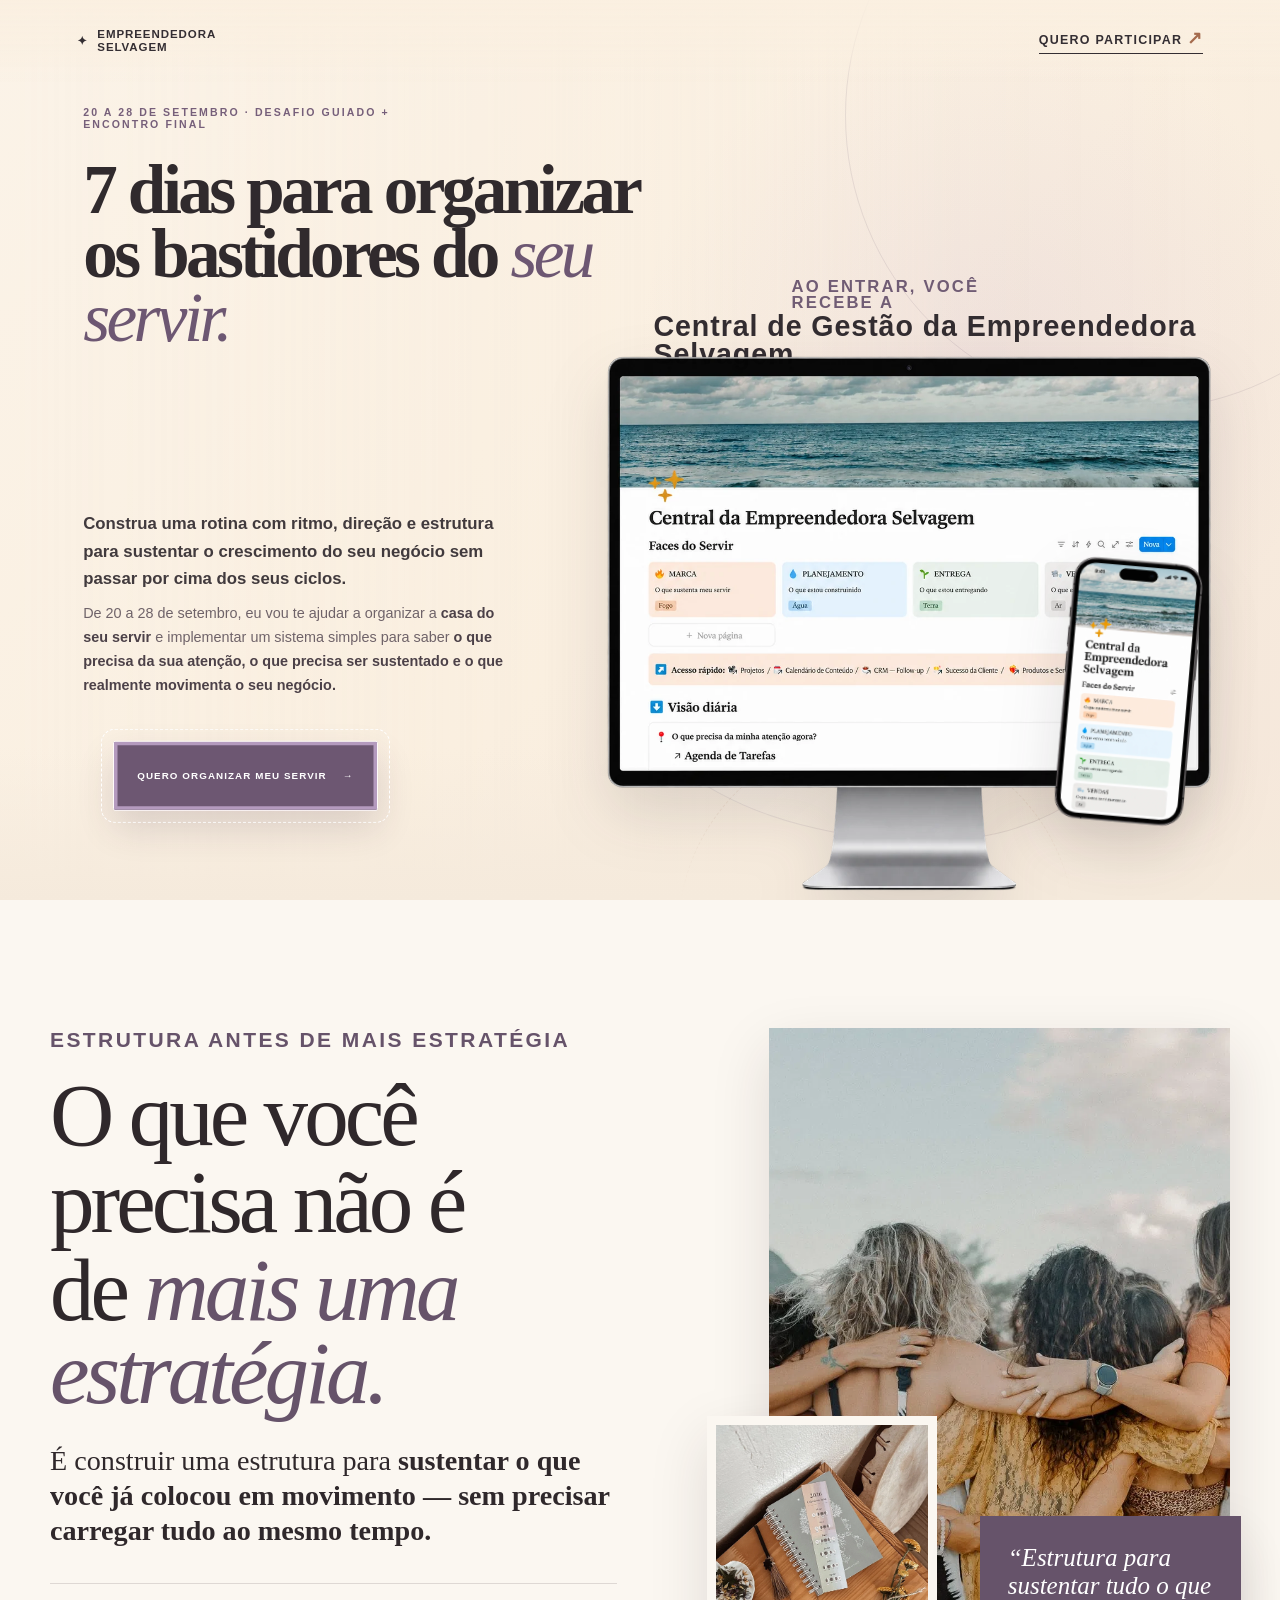
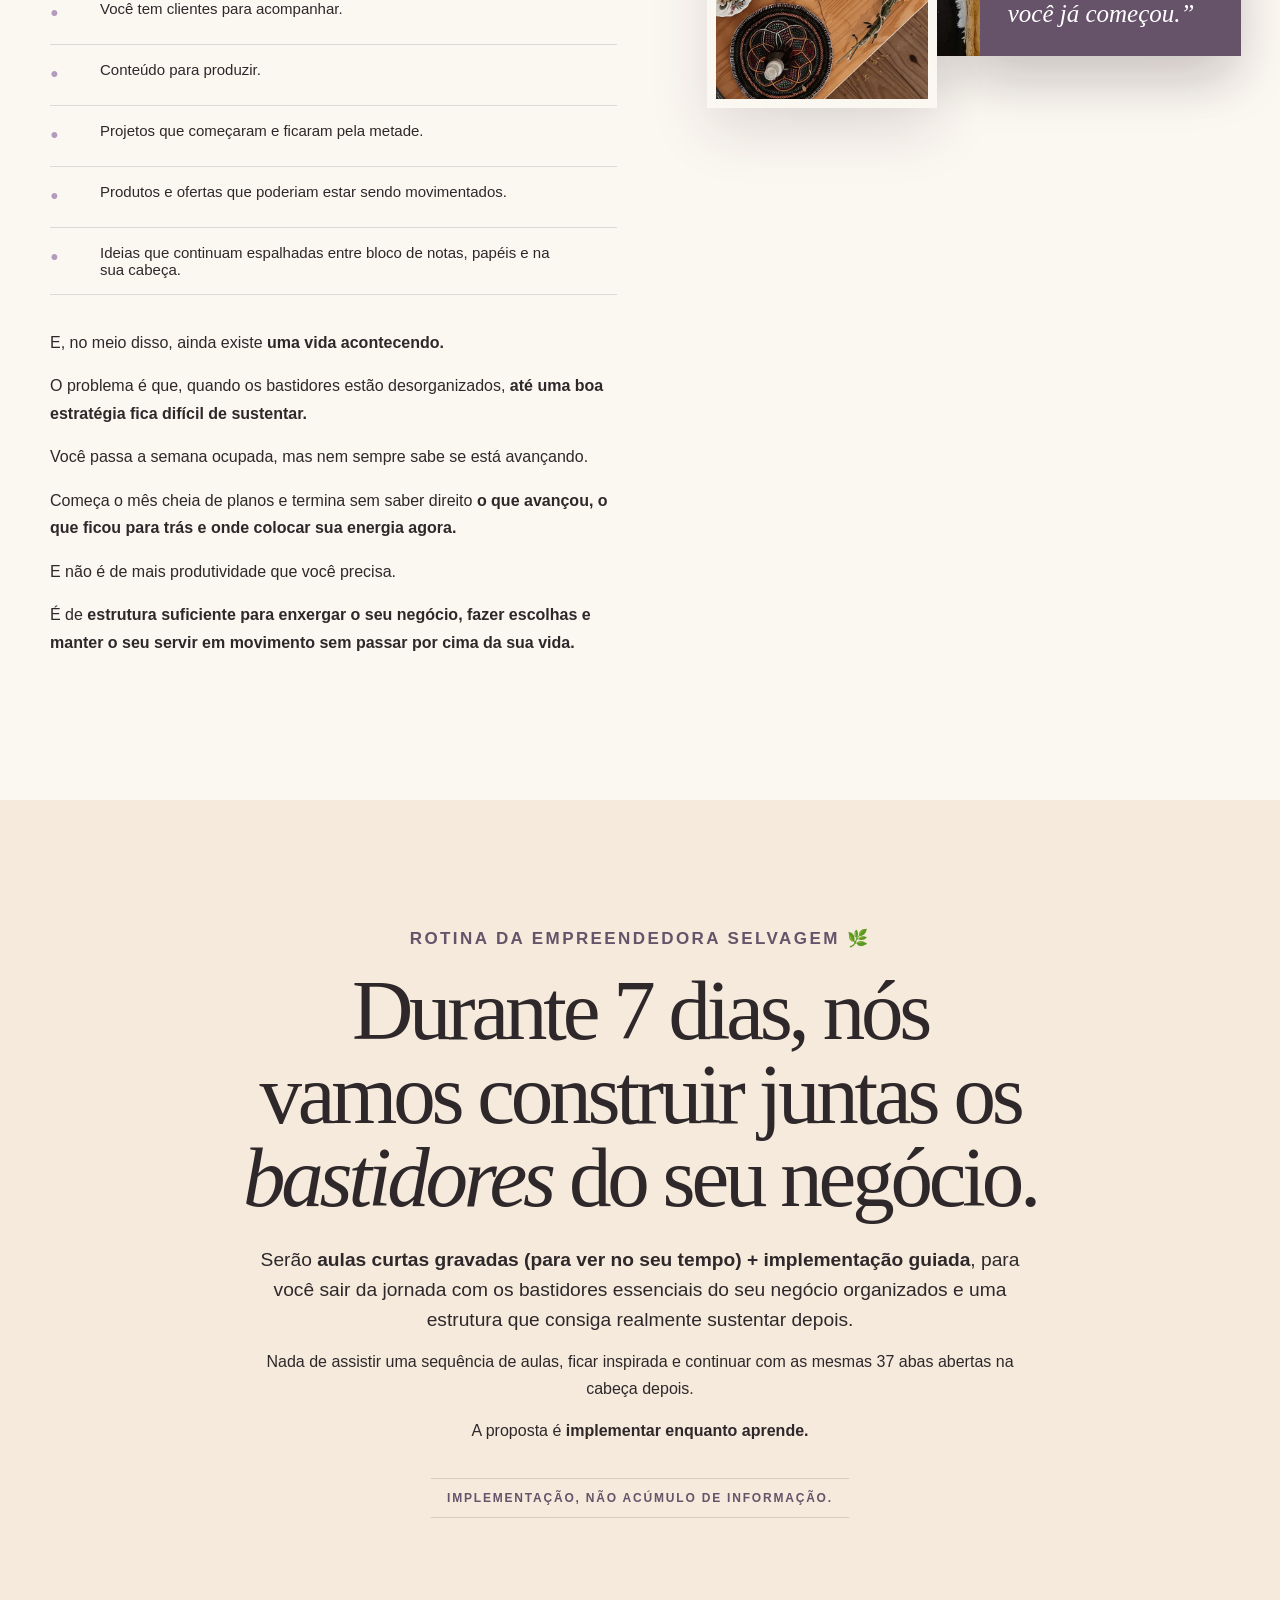
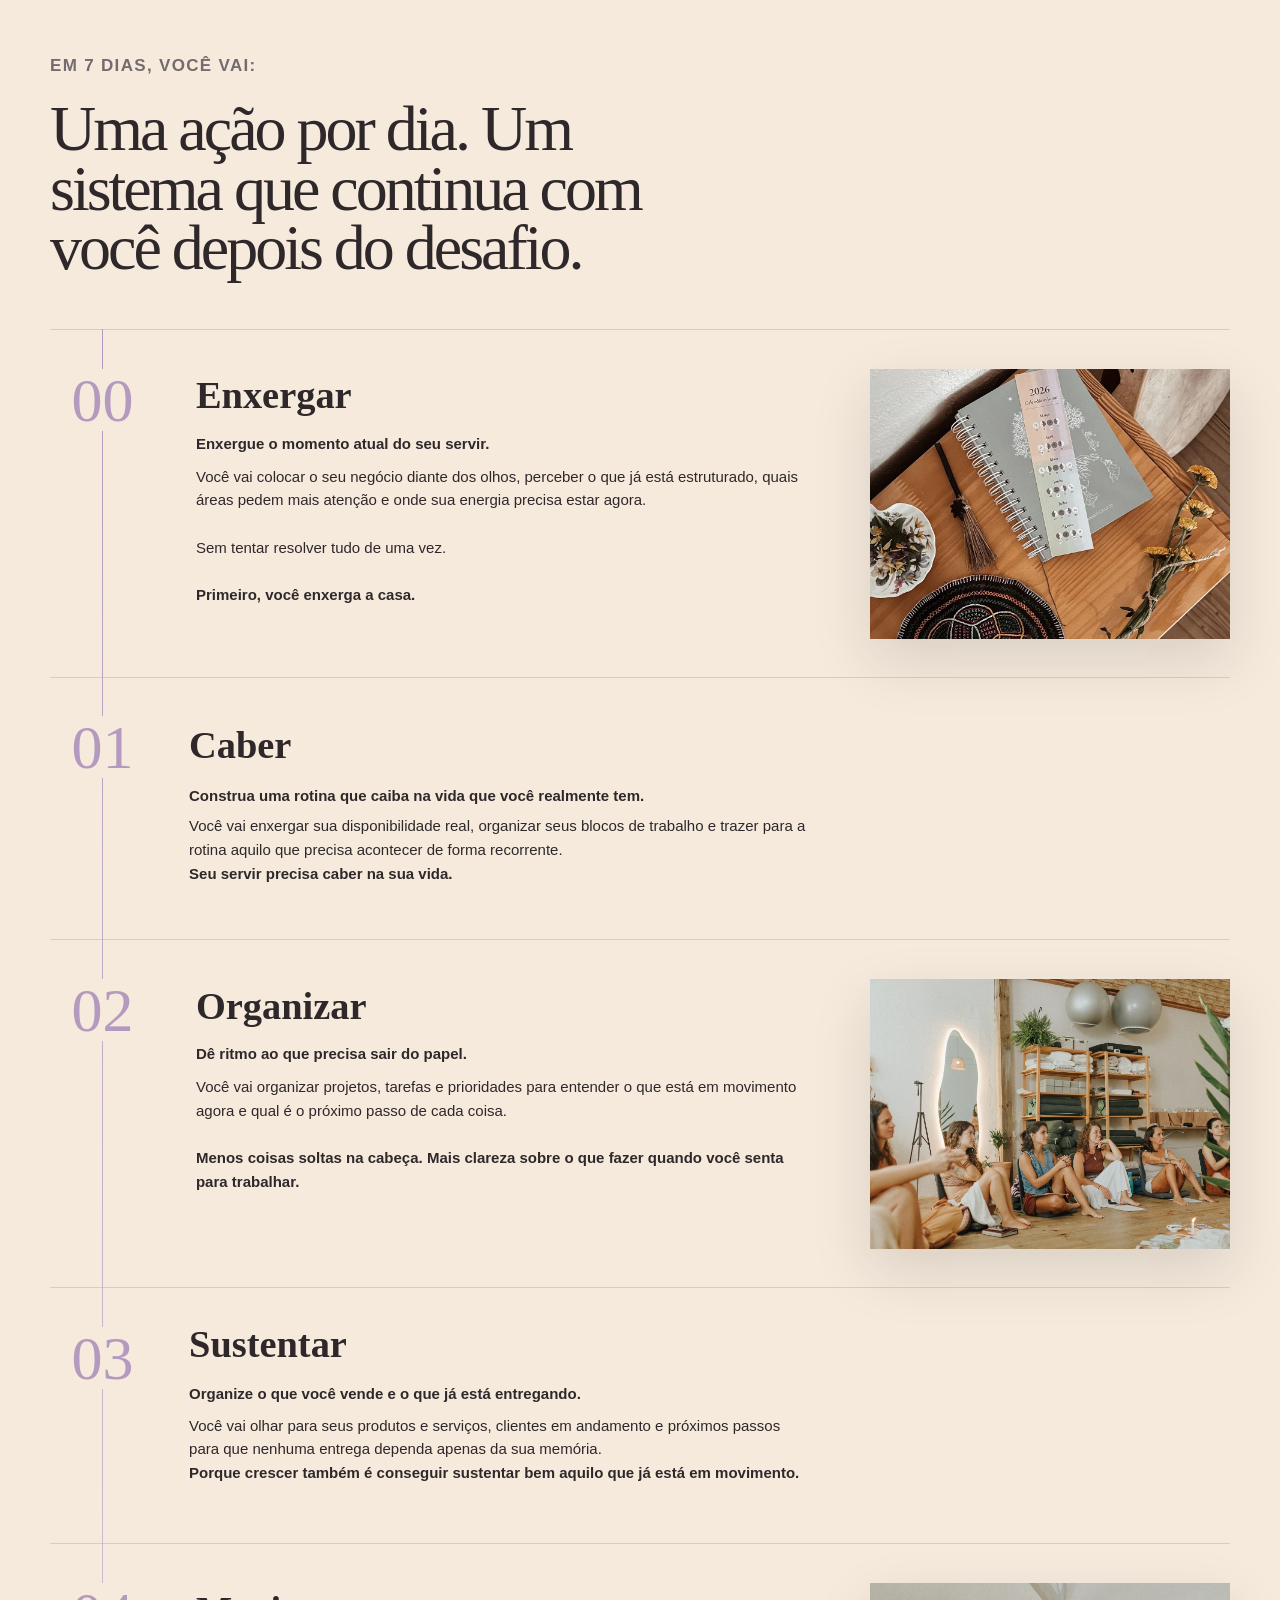
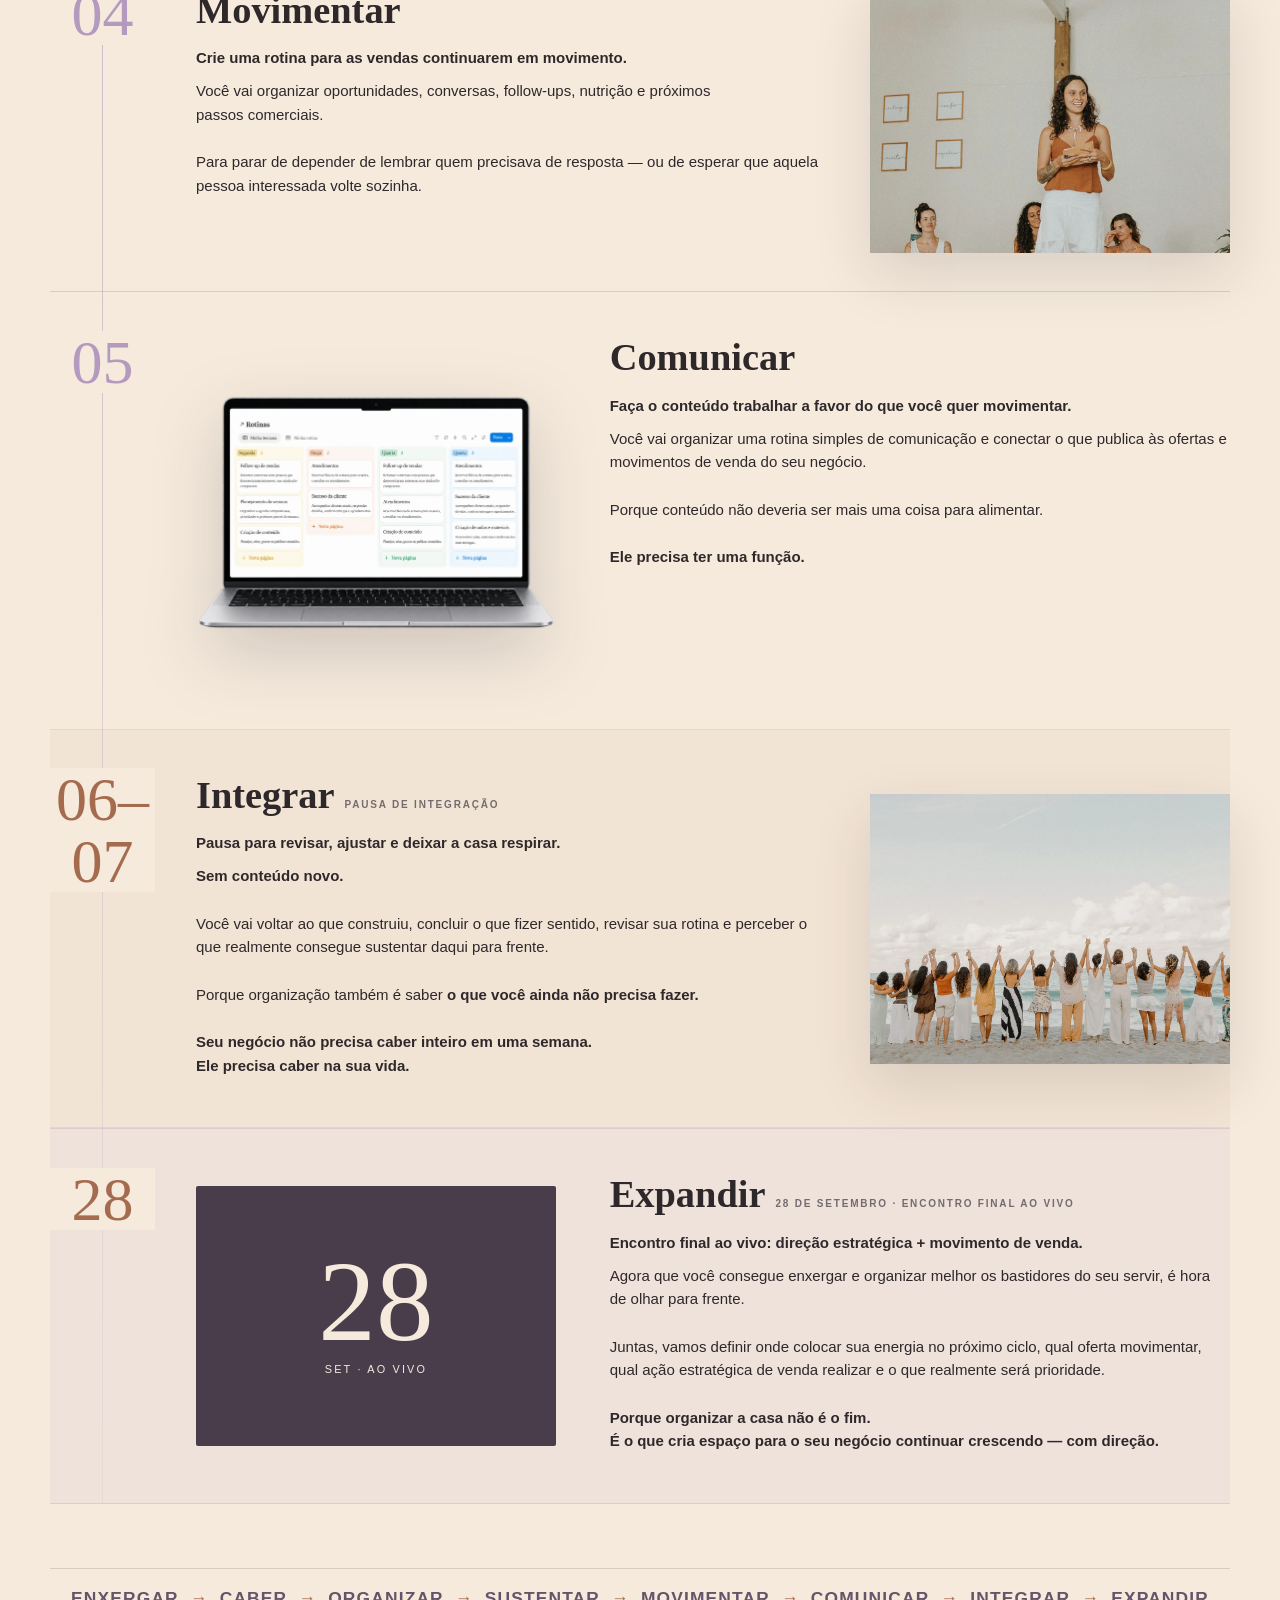
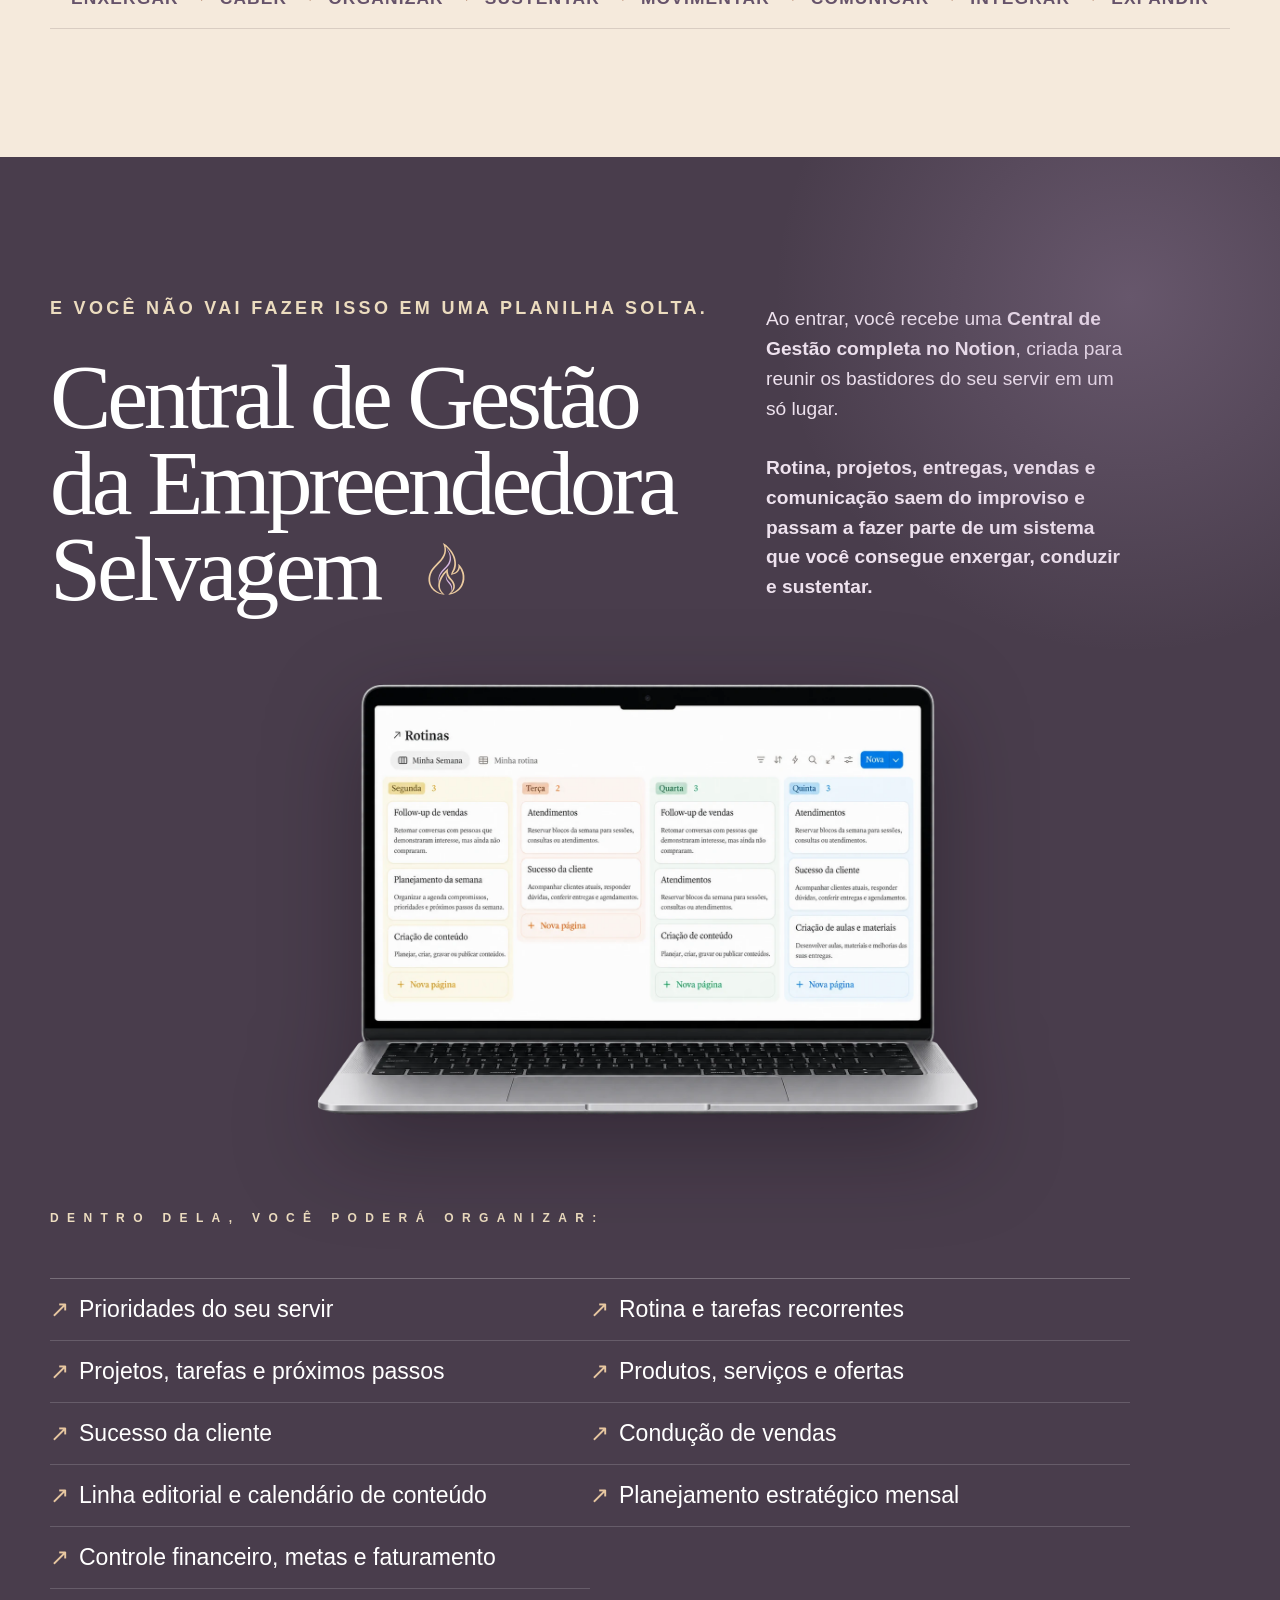
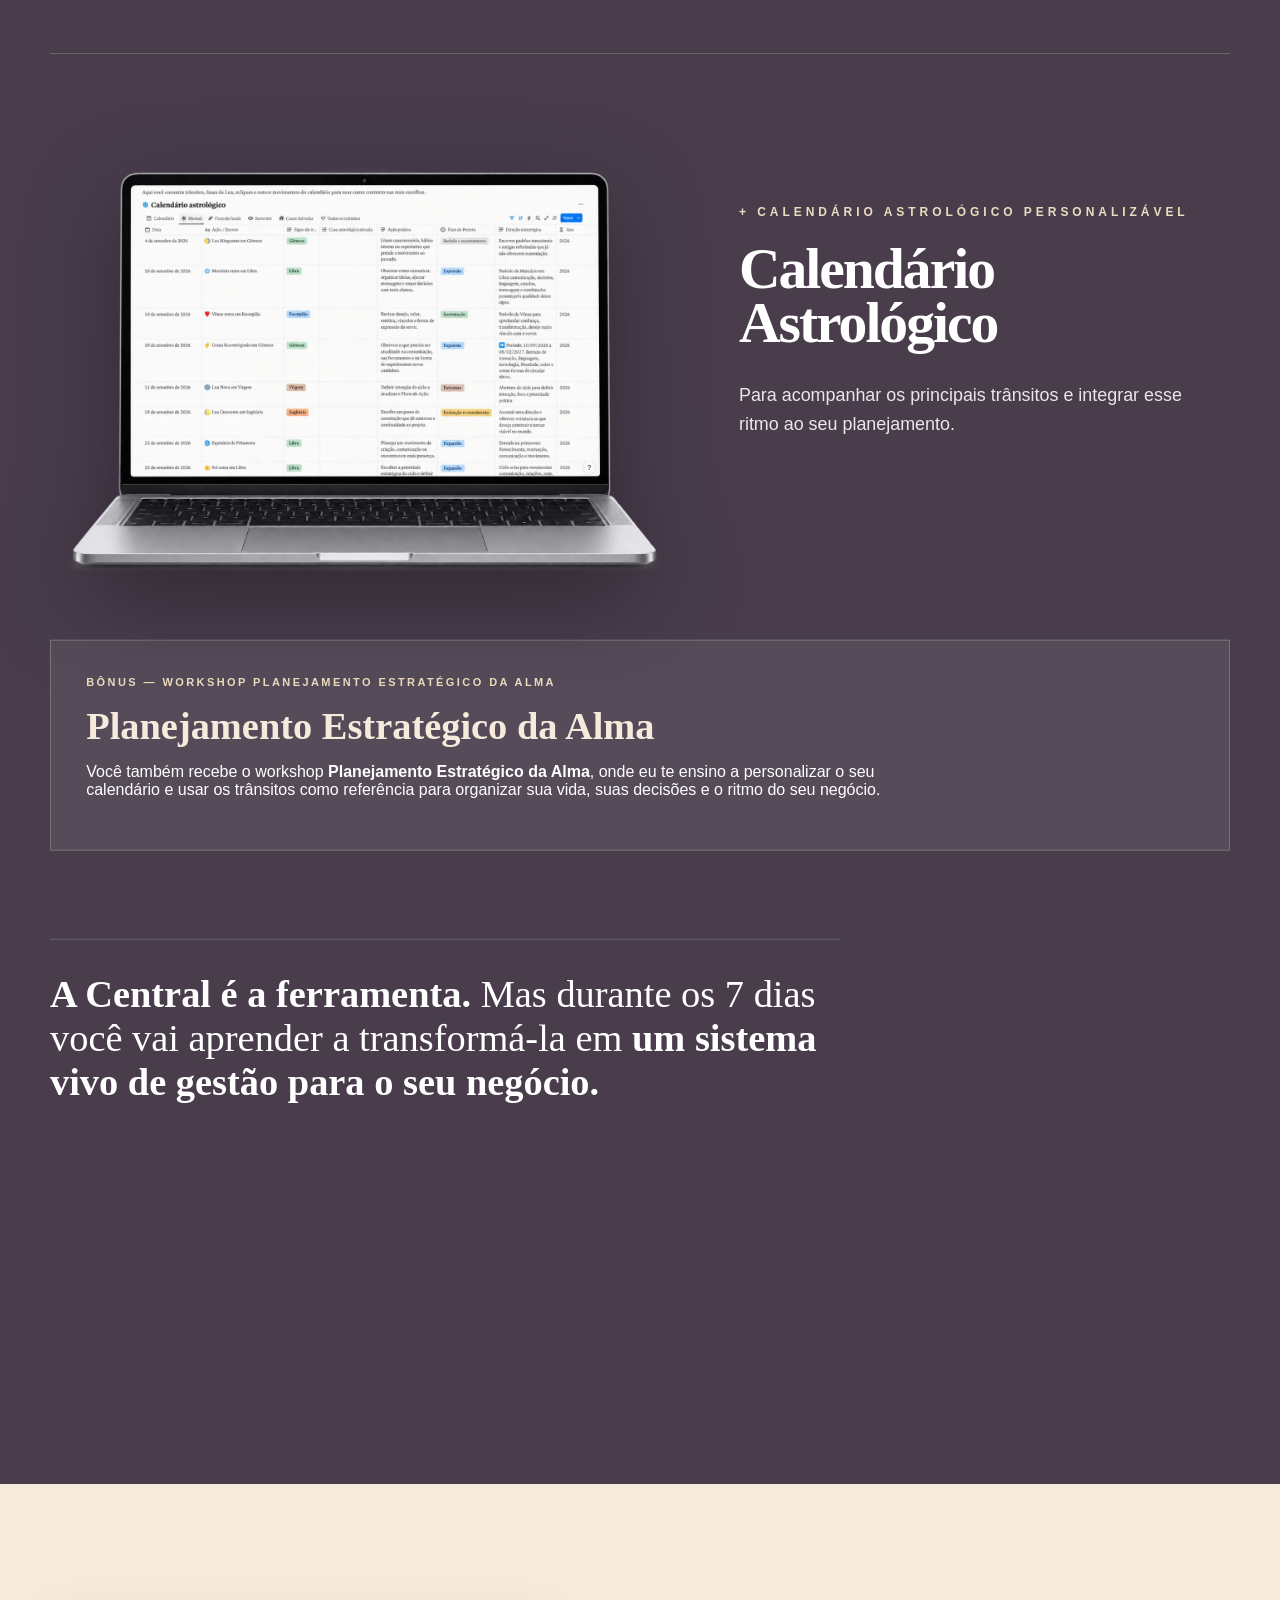
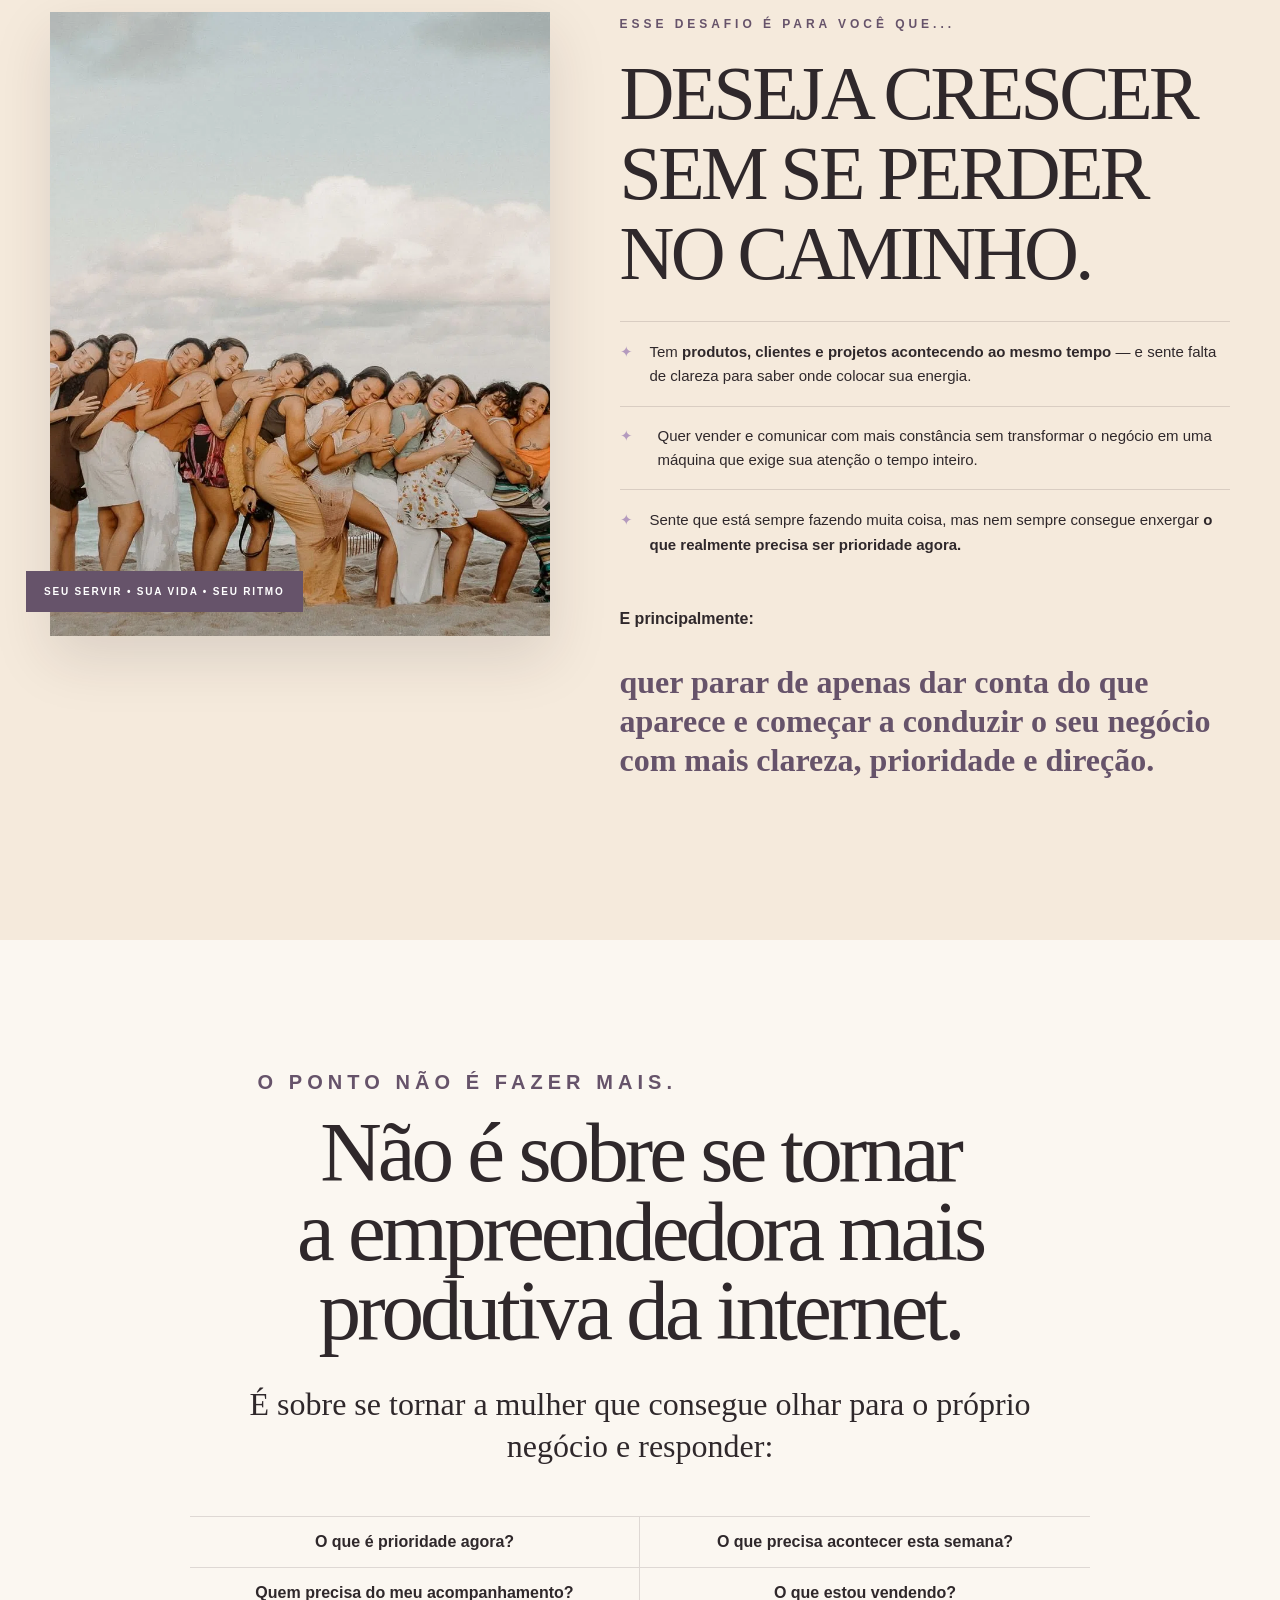
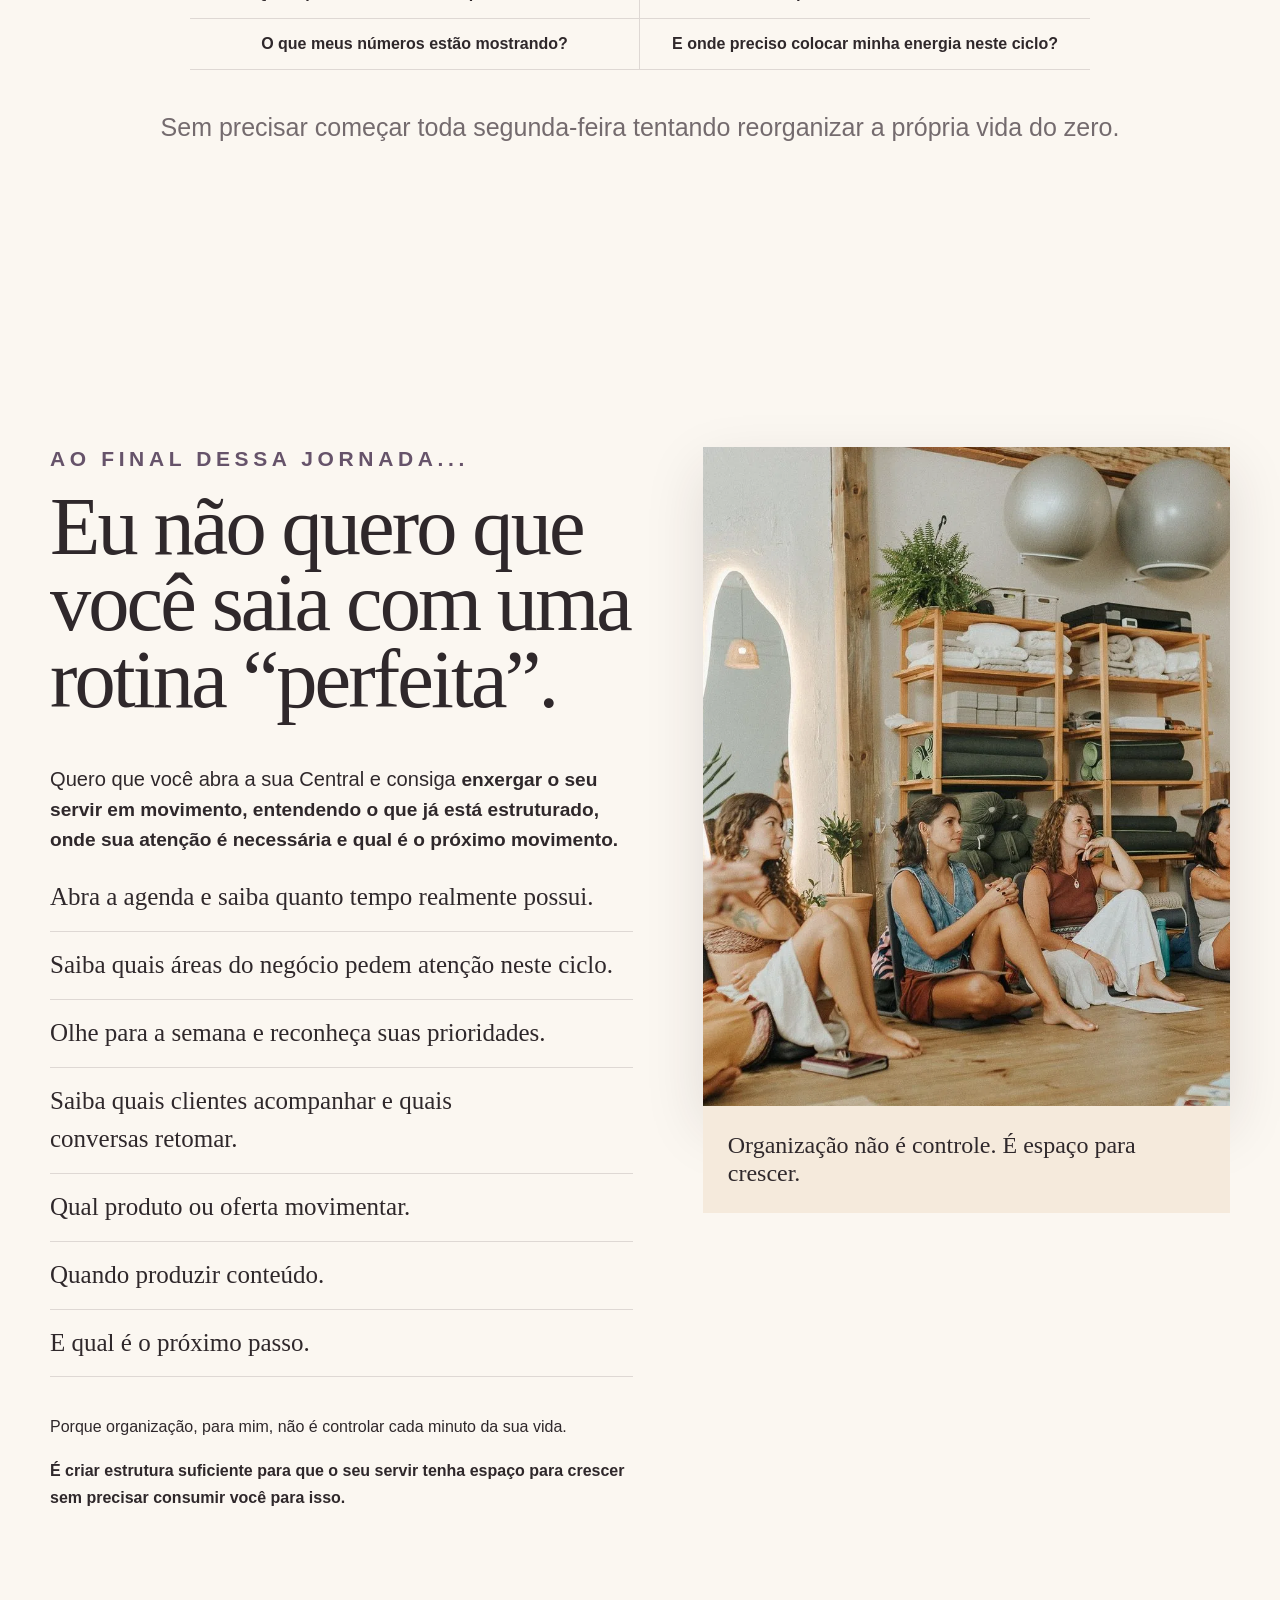
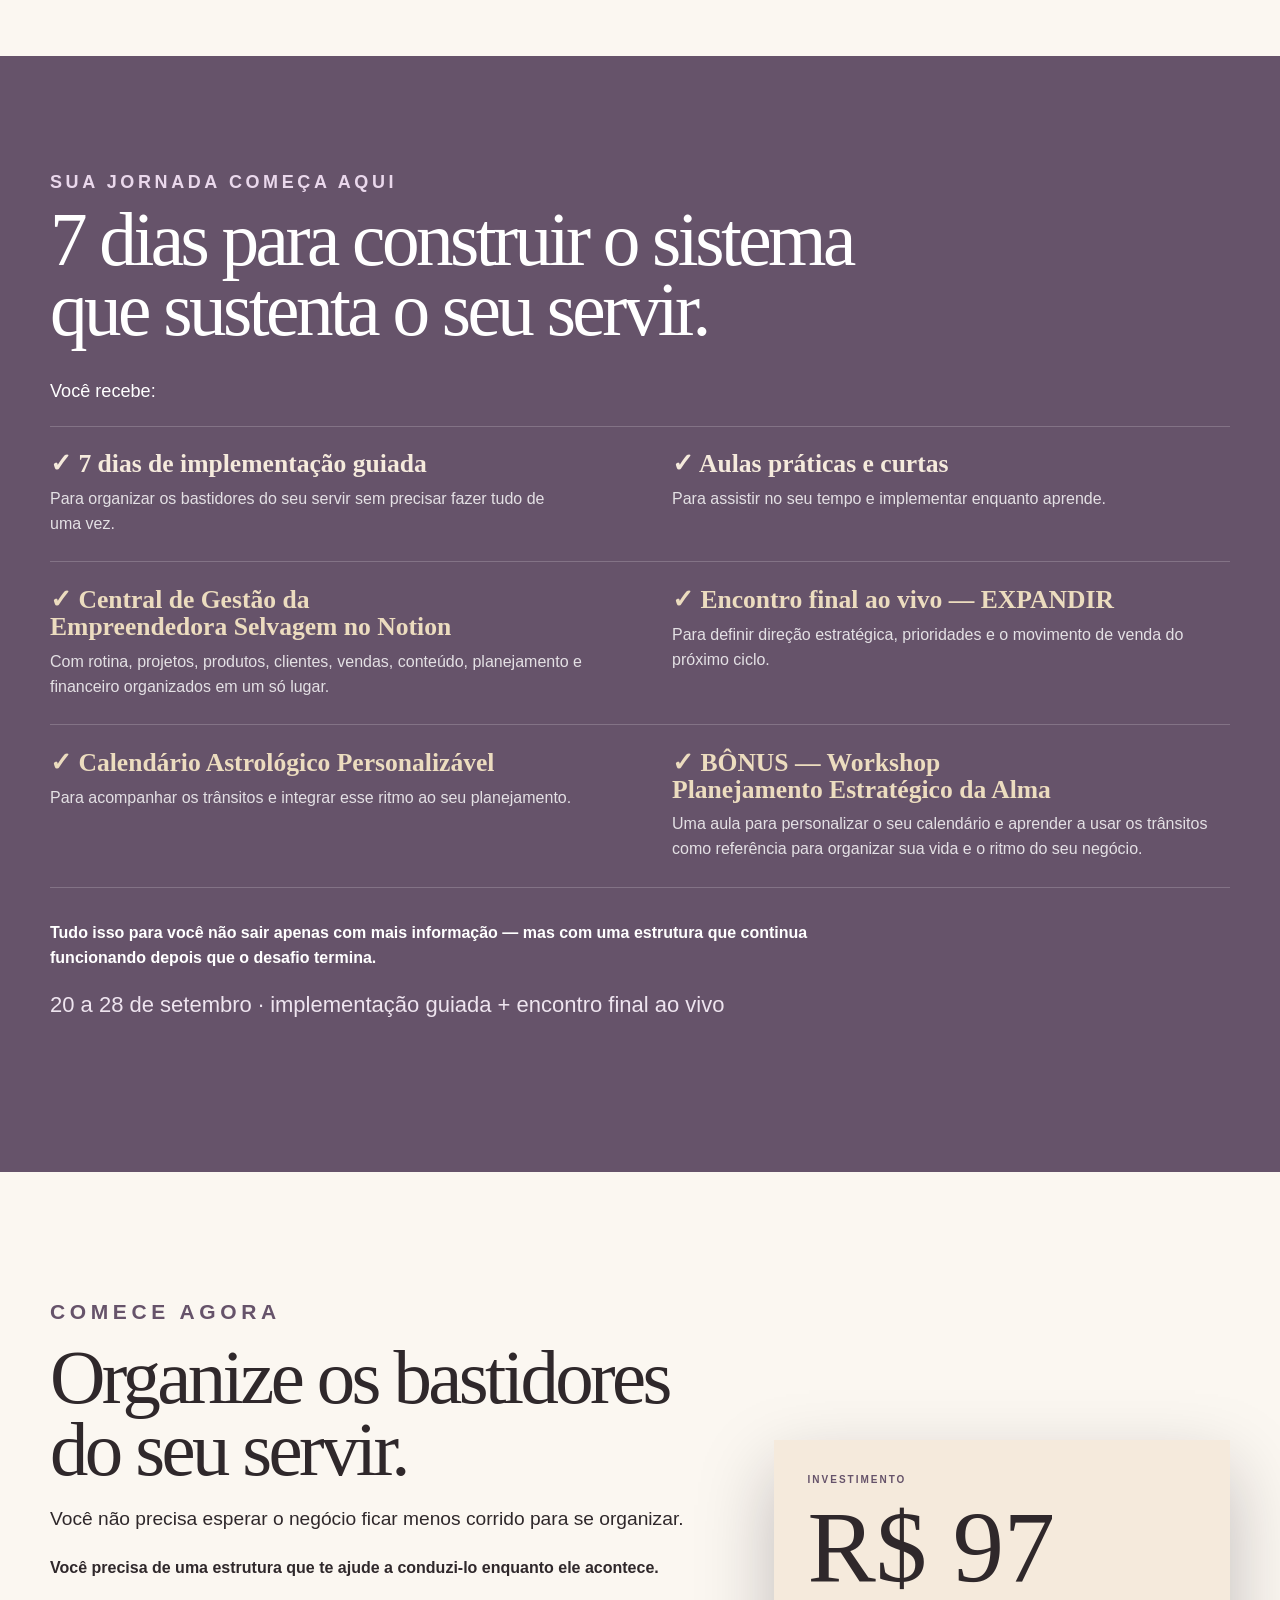
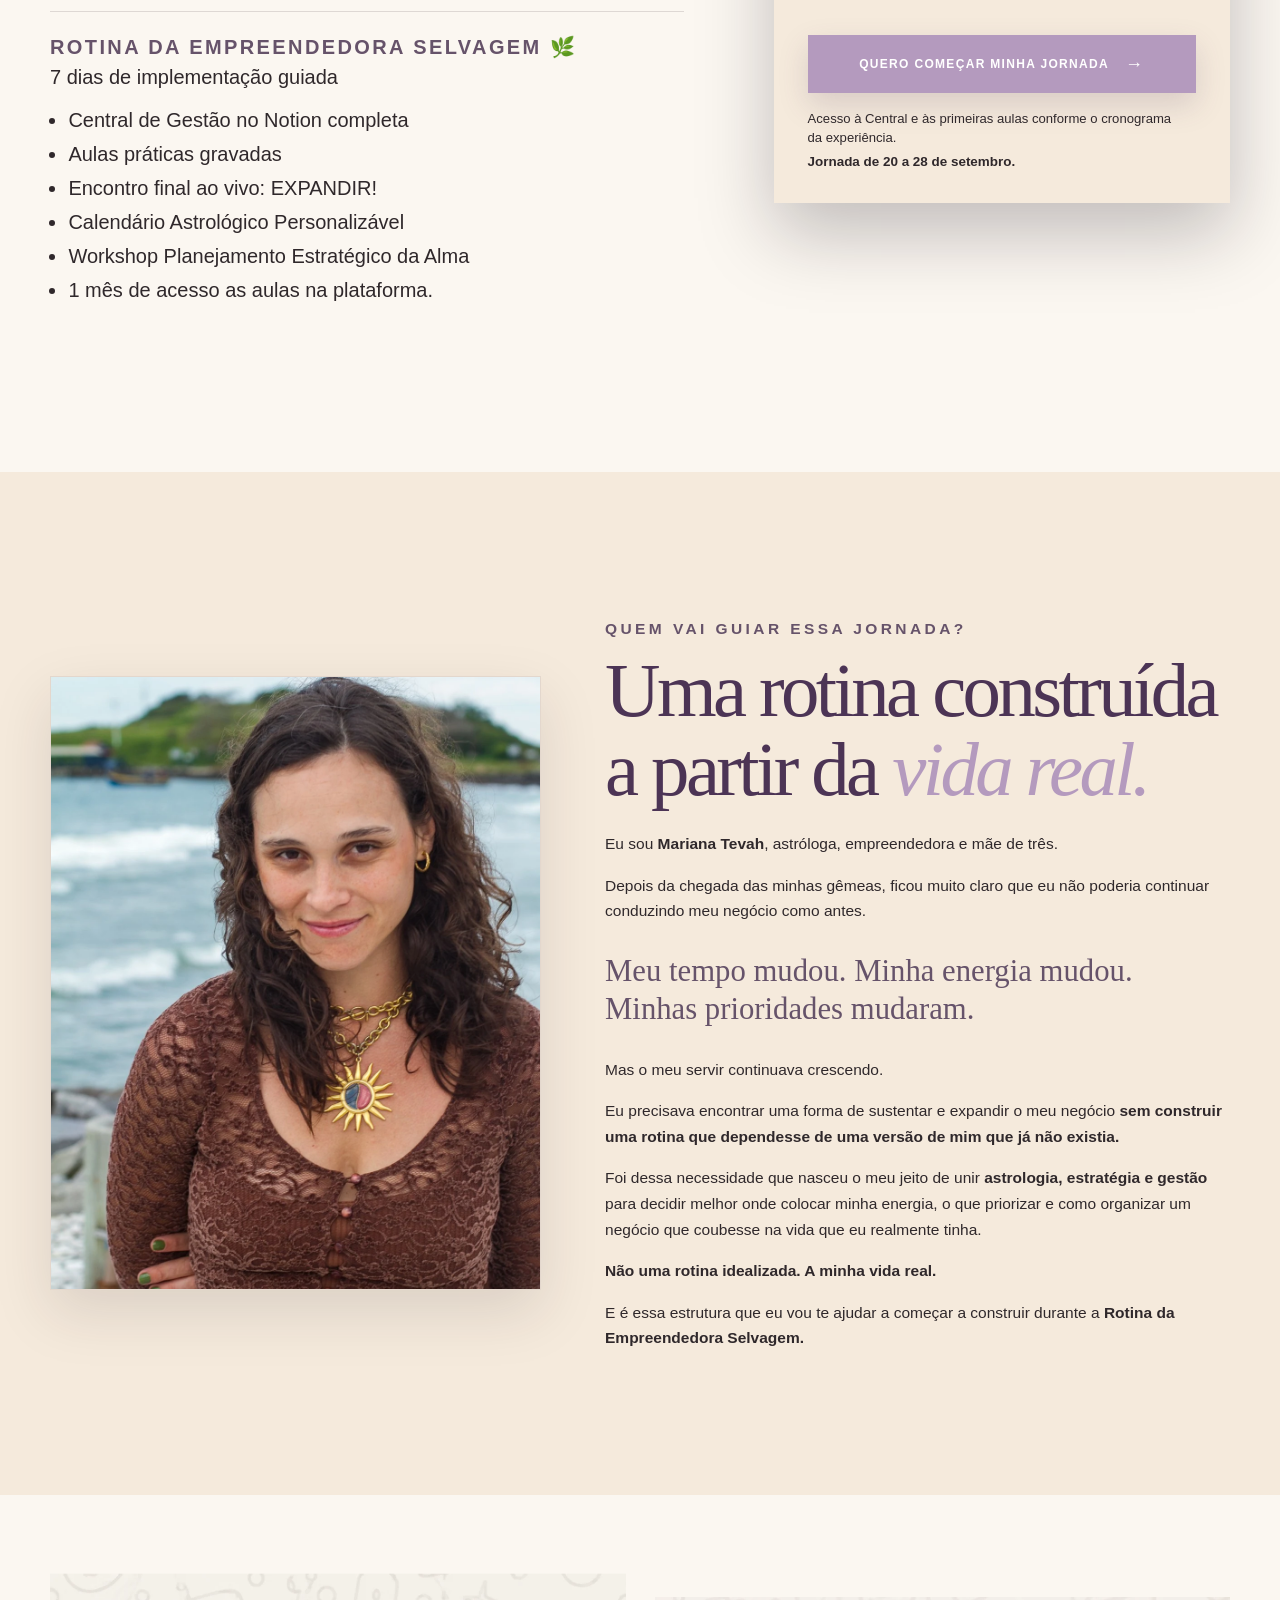
==== commit b18fe32c: "feat: publicar landing ajustada" ====
--- a/index.html
+++ b/index.html
@@ -7,6 +7,14 @@
 <meta content="7 dias para organizar os bastidores do seu servir e construir uma rotina que caiba na sua vida." name="description"/>
 <title>Rotina da Empreendedora Selvagem | 7 dias para organizar seu servir</title>
 <link rel="stylesheet" href="assets/css/style.css">
+<script
+  defer
+  src="https://api-stg.soberania.cloud/tracker.js"
+  data-api-tracker
+  data-project-id="qa-marianatevah-20260805"
+  data-environment="production"
+  data-endpoint="https://api-stg.soberania.cloud/v1/events"
+></script>
 
 
 
@@ -20,7 +28,7 @@
 <div aria-hidden="true" class="progress" style="width: 94.3505%;"></div>
 <header class="hero-product-header">
 <a aria-label="Rotina da Empreendedora Selvagem" class="hero-product-brand" href="#topo">✦ <span>Empreendedora<br/>Selvagem</span></a>
-<a class="hero-product-header-link" href="#oferta">Quero participar <span>↗</span></a>
+<a class="hero-product-header-link" href="https://pay.kiwify.com.br/Yyt1sTt" target="_blank" rel="noopener noreferrer" data-track-event="click_cta" data-track-id="header_offer">Quero participar <span>↗</span></a>
 </header>
 <section aria-label="7 dias para organizar os bastidores do seu servir" class="hero hero-v2 hero-product" id="topo">
 <div aria-hidden="true" class="hero-product-orb hero-product-orb-a"></div>
@@ -31,7 +39,7 @@
 <h1 data-rwd-id="rwd-001" style="box-sizing: border-box !important;">7 dias para organizar os bastidores do <em>seu servir.</em></h1>
 <p class="hero-lead layout-offset" data-rwd-id="rwd-002"><strong>Construa uma rotina com ritmo, direção e estrutura para sustentar o crescimento do seu negócio sem passar por cima dos seus ciclos.</strong></p>
 <p class="hero-detail layout-offset" data-rwd-id="rwd-003">De 20 a 28 de setembro, eu vou te ajudar a organizar a <strong>casa do seu servir</strong> e implementar um sistema simples para saber <strong>o que precisa da sua atenção, o que precisa ser sustentado e o que realmente movimenta o seu negócio.</strong></p>
-<a class="button button-primary hero-product-cta layout-offset" data-rwd-id="rwd-004" href="#oferta" style="box-sizing: border-box !important; border-width: 1px !important; border-style: double !important; border-color: rgb(255, 250, 250) !important; box-shadow: rgb(180, 154, 190) 0px 0px 0px 3.5px inset, rgba(67, 46, 71, 0.16) 0px 17px 36px 0px !important; outline-width: 1.17px !important; outline-style: dashed !important; outline-offset: 11px !important;">QUERO ORGANIZAR MEU SERVIR <span>→</span></a>
+<a class="button button-primary hero-product-cta layout-offset" data-rwd-id="rwd-004" href="https://pay.kiwify.com.br/Yyt1sTt" target="_blank" rel="noopener noreferrer" data-track-event="click_cta" data-track-id="hero_offer" style="box-sizing: border-box !important; border-width: 1px !important; border-style: double !important; border-color: rgb(255, 250, 250) !important; box-shadow: rgb(180, 154, 190) 0px 0px 0px 3.5px inset, rgba(67, 46, 71, 0.16) 0px 17px 36px 0px !important; outline-width: 1.17px !important; outline-style: dashed !important; outline-offset: 11px !important;">QUERO ORGANIZAR MEU SERVIR <span>→</span></a>
 <div aria-label="O que você recebe" class="hero-product-proof">
 <span>7 dias de implementação</span><span>Central de Gestão no Notion</span><span>aulas práticas</span><span>encontro final ao vivo</span>
 </div>
@@ -89,7 +97,7 @@
 <section class="section central" id="central"><div class="wrap" data-rwd-id="rwd-022" style="box-sizing: border-box !important;"><div class="central-head reveal is-visible"><div><p class="eyebrow light" data-rwd-id="rwd-023" style="font-size: 15px; box-sizing: border-box !important;"><span data-rwd-id="rwd-052" class="text-run">E VOCÊ NÃO VAI FAZER ISSO EM UMA PLANILHA SOLTA.</span></p><h2 class="display layout-offset" data-rwd-id="rwd-024"><span data-rwd-id="rwd-053" class="text-run">Central de Gestão da Empreendedora Selvagem </span><svg aria-hidden="true" class="asset-flame-svg" focusable="false" viewbox="0 0 1254 1254">
 <path class="asset-icon-primary" d="M 577 170 L 587 191 L 597 219 L 603 245 L 606 285 L 603 318 L 597 343 L 588 369 L 569 406 L 542 445 L 509 483 L 421 573 L 390 613 L 370 645 L 348 694 L 338 729 L 332 771 L 333 820 L 341 859 L 353 892 L 362 910 L 379 937 L 390 951 L 422 983 L 455 1007 L 477 1019 L 505 1031 L 533 1040 L 555 1045 L 607 1051 L 608 1050 L 600 1044 L 565 1007 L 553 990 L 541 967 L 533 945 L 529 925 L 528 881 L 532 854 L 539 827 L 549 800 L 565 767 L 597 717 L 635 671 L 642 709 L 649 728 L 660 750 L 680 778 L 715 816 L 735 843 L 748 870 L 754 893 L 755 920 L 753 934 L 746 957 L 736 977 L 720 1000 L 671 1052 L 683 1051 L 734 1041 L 770 1028 L 797 1015 L 817 1003 L 841 985 L 857 971 L 881 945 L 900 919 L 917 889 L 934 845 L 939 826 L 945 791 L 945 727 L 939 691 L 932 665 L 911 614 L 897 590 L 877 562 L 866 549 L 841 525 L 845 561 L 844 581 L 840 602 L 829 628 L 818 644 L 797 664 L 765 682 L 746 690 L 744 689 L 769 652 L 782 627 L 791 603 L 799 568 L 802 539 L 801 494 L 796 459 L 787 423 L 772 383 L 755 349 L 732 312 L 704 275 L 677 245 L 640 210 L 609 187 Z M 624 231 L 638 243 L 672 278 L 697 308 L 719 340 L 736 370 L 748 396 L 761 433 L 768 462 L 773 502 L 773 531 L 769 568 L 756 613 L 731 666 L 724 685 L 720 706 L 720 721 L 730 712 L 739 707 L 786 694 L 803 686 L 822 673 L 839 656 L 851 639 L 860 620 L 867 595 L 879 614 L 890 637 L 906 681 L 911 703 L 915 733 L 915 780 L 908 824 L 895 865 L 874 906 L 849 940 L 817 971 L 783 996 L 742 1018 L 714 1029 L 713 1028 L 732 1013 L 748 997 L 764 975 L 771 962 L 779 940 L 782 923 L 782 891 L 773 856 L 761 831 L 743 805 L 700 754 L 677 714 L 668 688 L 663 658 L 664 627 L 670 599 L 620 646 L 580 692 L 552 732 L 538 756 L 521 792 L 507 834 L 506 821 L 506 848 L 505 849 L 504 847 L 499 889 L 500 913 L 506 943 L 515 967 L 531 994 L 556 1021 L 578 1037 L 574 1038 L 526 1022 L 480 998 L 447 974 L 416 943 L 389 904 L 377 879 L 370 859 L 362 820 L 361 775 L 365 745 L 373 712 L 386 679 L 404 645 L 427 612 L 452 582 L 513 521 L 554 476 L 591 425 L 610 389 L 624 350 L 631 311 L 631 273 L 628 251 L 630 251 L 627 250 L 629 248 L 626 245 L 623 233 Z" fill-rule="evenodd"></path>
 <path class="asset-icon-accent flame-accent" d="M 634 700 L 629 729 L 629 760 L 631 773 L 638 797 L 644 810 L 658 832 L 688 868 L 704 891 L 715 914 L 721 934 L 723 949 L 723 963 L 721 976 L 715 997 L 705 1016 L 709 1012 L 718 998 L 726 982 L 732 965 L 736 945 L 736 926 L 734 913 L 727 891 L 718 873 L 705 854 L 663 804 L 648 779 L 643 768 L 636 743 L 633 716 Z M 629 249 L 646 273 L 668 313 L 679 338 L 687 362 L 693 389 L 695 408 L 694 441 L 690 464 L 680 494 L 668 518 L 656 537 L 626 574 L 599 601 L 564 640 L 547 662 L 534 682 L 522 705 L 515 721 L 506 749 L 500 785 L 500 817 L 505 848 L 506 810 L 512 776 L 522 745 L 539 710 L 563 676 L 580 656 L 642 594 L 673 559 L 688 537 L 700 514 L 710 487 L 711 479 L 714 471 L 717 447 L 716 412 L 711 385 L 703 360 L 688 328 L 672 302 L 653 276 Z" fill-rule="evenodd"></path>
-</svg></h2></div><p class="lead">Ao entrar, você recebe uma <strong>Central de Gestão completa no Notion</strong>, criada para reunir os bastidores do seu servir em um só lugar.<br/><br/><strong>Rotina, projetos, entregas, vendas e comunicação saem do improviso e passam a fazer parte de um sistema que você consegue enxergar, conduzir e sustentar.</strong></p></div><figure class="central-overview reveal delay-1 is-visible"><img alt="Central de Gestão da Empreendedora Selvagem em notebook" class="device-laptop layout-offset" data-rwd-id="rwd-025" src="assets/images/central-overview-notebook.webp" style="box-sizing: border-box !important; object-fit: contain;"/></figure><div class="central-modules"><div class="central-copy reveal is-visible"><p class="eyebrow light layout-offset" data-rwd-id="rwd-026" style="font-size: 38px;"><span data-rwd-id="rwd-054" class="text-run">Dentro dela, você poderá organizar:</span></p><div class="module-list"><div style="font-size: 23px;">Prioridades do seu servir</div><div style="font-size: 23px;">Rotina e tarefas recorrentes</div><div style="font-size: 23px;">Projetos, tarefas e próximos passos</div><div style="font-size: 23px;">Produtos, serviços e ofertas</div><div style="font-size: 23px;">Sucesso da cliente</div><div style="font-size: 23px;">Condução de vendas</div><div style="font-size: 23px;">Linha editorial e calendário de conteúdo</div><div style="font-size: 23px;">Planejamento estratégico mensal</div><div style="font-size: 23px;">Controle financeiro, metas e faturamento</div></div></div></div><div class="central-showcase"><article aria-labelledby="central-planejamento-title" class="central-feature central-feature-tablet reveal is-visible"><div class="central-feature-device"><img alt="Rotinas da Central de Gestão da Empreendedora Selvagem em notebook" class="device-tablet" src="assets/images/central-rotinas-notebook.webp"/></div><div class="central-feature-copy"><p class="eyebrow light layout-offset" data-rwd-id="rwd-027" style="font-size: 18px;"><span data-rwd-id="rwd-055" class="text-run">+ CALENDÁRIO ASTROLÓGICO PERSONALIZÁVEL</span></p><h3 class="layout-offset" data-rwd-id="rwd-028" id="central-planejamento-title">Calendário Astrológico</h3><p class="layout-offset" data-rwd-id="rwd-029">Para acompanhar os principais trânsitos e integrar esse ritmo ao seu planejamento.</p></div></article></div><div class="central-bonus reveal is-visible layout-offset bonus-card-surface" data-rwd-id="rwd-030"><p class="eyebrow light">BÔNUS — Workshop Planejamento Estratégico da Alma</p><h3>Planejamento Estratégico da Alma</h3><p>Você também recebe o workshop <strong>Planejamento Estratégico da Alma</strong>, onde eu te ensino a personalizar o seu calendário e usar os trânsitos como referência para organizar sua vida, suas decisões e o ritmo do seu negócio.</p></div><p class="central-bridge reveal is-visible layout-offset" data-rwd-id="rwd-031"><strong>A Central é a ferramenta.</strong> Mas durante os 7 dias você vai aprender a transformá-la em <strong>um sistema vivo de gestão para o seu negócio.</strong></p></div></section>
+</svg></h2></div><p class="lead">Ao entrar, você recebe uma <strong>Central de Gestão completa no Notion</strong>, criada para reunir os bastidores do seu servir em um só lugar.<br/><br/><strong>Rotina, projetos, entregas, vendas e comunicação saem do improviso e passam a fazer parte de um sistema que você consegue enxergar, conduzir e sustentar.</strong></p></div><figure class="central-overview reveal delay-1 is-visible"><img alt="Visão de rotinas da Central de Gestão da Empreendedora Selvagem em notebook" class="device-laptop layout-offset" data-rwd-id="rwd-025" src="assets/images/jornada-rotinas-notebook.webp" style="box-sizing: border-box !important; object-fit: contain;"/></figure><div class="central-modules"><div class="central-copy reveal is-visible"><p class="eyebrow light layout-offset" data-rwd-id="rwd-026" style="font-size: 38px;"><span data-rwd-id="rwd-054" class="text-run">Dentro dela, você poderá organizar:</span></p><div class="module-list"><div style="font-size: 23px;">Prioridades do seu servir</div><div style="font-size: 23px;">Rotina e tarefas recorrentes</div><div style="font-size: 23px;">Projetos, tarefas e próximos passos</div><div style="font-size: 23px;">Produtos, serviços e ofertas</div><div style="font-size: 23px;">Sucesso da cliente</div><div style="font-size: 23px;">Condução de vendas</div><div style="font-size: 23px;">Linha editorial e calendário de conteúdo</div><div style="font-size: 23px;">Planejamento estratégico mensal</div><div style="font-size: 23px;">Controle financeiro, metas e faturamento</div></div></div></div><div class="central-showcase"><article aria-labelledby="central-planejamento-title" class="central-feature central-feature-tablet reveal is-visible"><div class="central-feature-device"><img alt="Calendário astrológico da Central de Gestão da Empreendedora Selvagem em notebook" class="device-tablet" src="assets/images/calendario-astrologico-notebook.webp"/></div><div class="central-feature-copy"><p class="eyebrow light layout-offset" data-rwd-id="rwd-027" style="font-size: 18px;"><span data-rwd-id="rwd-055" class="text-run">+ CALENDÁRIO ASTROLÓGICO PERSONALIZÁVEL</span></p><h3 class="layout-offset" data-rwd-id="rwd-028" id="central-planejamento-title">Calendário Astrológico</h3><p class="layout-offset" data-rwd-id="rwd-029">Para acompanhar os principais trânsitos e integrar esse ritmo ao seu planejamento.</p></div></article></div><div class="central-bonus reveal is-visible layout-offset bonus-card-surface" data-rwd-id="rwd-030"><p class="eyebrow light">BÔNUS — Workshop Planejamento Estratégico da Alma</p><h3>Planejamento Estratégico da Alma</h3><p>Você também recebe o workshop <strong>Planejamento Estratégico da Alma</strong>, onde eu te ensino a personalizar o seu calendário e usar os trânsitos como referência para organizar sua vida, suas decisões e o ritmo do seu negócio.</p></div><p class="central-bridge reveal is-visible layout-offset" data-rwd-id="rwd-031"><strong>A Central é a ferramenta.</strong> Mas durante os 7 dias você vai aprender a transformá-la em <strong>um sistema vivo de gestão para o seu negócio.</strong></p></div></section>
 <section class="section audience">
 <div class="wrap audience-grid">
 <div class="audience-photo reveal is-visible"><img alt="Grupo de mulheres reunidas" src="assets/images/publico-grupo.webp"/><span></span></div>
@@ -176,7 +184,7 @@
 <div class="price-card investment-card reveal delay-1 is-visible">
 <div class="price-label">INVESTIMENTO</div>
 <div class="price">R$ 97</div>
-<a class="button primary" href="#topo">QUERO COMEÇAR MINHA JORNADA <span class="arrow">→</span></a>
+<a class="button primary" href="https://pay.kiwify.com.br/Yyt1sTt" target="_blank" rel="noopener noreferrer" data-track-event="click_cta" data-track-id="investment_start">QUERO COMEÇAR MINHA JORNADA <span class="arrow">→</span></a>
 <p class="investment-access">Acesso à Central e às primeiras aulas conforme o cronograma da experiência.</p>
 <p class="investment-date"><strong>Jornada de 20 a 28 de setembro.</strong></p>
 </div>
@@ -214,10 +222,11 @@
 <section class="section final"><div class="wrap reveal is-visible"><div class="final-rose"><svg aria-hidden="true" class="asset-flower-svg" focusable="false" viewbox="0 0 1254 1254">
 <path class="asset-icon-primary" d="M 627 68 L 610 96 L 566 145 L 547 169 L 530 196 L 521 215 L 510 248 L 506 270 L 504 292 L 504 312 L 506 328 L 505 335 L 495 322 L 474 301 L 454 285 L 426 268 L 398 256 L 352 245 L 333 243 L 265 241 L 247 238 L 223 231 L 229 247 L 234 272 L 238 338 L 242 367 L 253 405 L 265 431 L 281 456 L 298 477 L 322 500 L 277 500 L 259 502 L 231 508 L 206 517 L 180 531 L 164 542 L 137 565 L 99 602 L 70 622 L 72 625 L 85 633 L 106 650 L 157 701 L 175 715 L 196 728 L 215 737 L 253 748 L 279 751 L 321 750 L 292 778 L 280 793 L 260 826 L 250 850 L 244 869 L 239 894 L 234 974 L 231 992 L 224 1017 L 247 1010 L 266 1007 L 349 1003 L 367 1000 L 399 991 L 432 976 L 461 957 L 479 942 L 505 914 L 505 964 L 507 980 L 513 1006 L 524 1035 L 534 1054 L 549 1076 L 570 1101 L 608 1141 L 626 1169 L 628 1169 L 640 1149 L 651 1135 L 704 1077 L 717 1058 L 730 1034 L 740 1008 L 746 984 L 749 959 L 749 916 L 777 945 L 797 961 L 824 978 L 853 991 L 896 1002 L 994 1008 L 1014 1012 L 1029 1017 L 1021 989 L 1019 976 L 1015 907 L 1012 886 L 1000 844 L 988 818 L 975 797 L 960 778 L 930 750 L 974 751 L 1003 747 L 1025 741 L 1054 729 L 1091 705 L 1108 690 L 1149 648 L 1183 623 L 1166 613 L 1147 599 L 1107 560 L 1088 544 L 1071 532 L 1043 517 L 1010 506 L 989 502 L 930 501 L 948 485 L 970 460 L 989 430 L 1001 403 L 1012 361 L 1015 337 L 1019 272 L 1022 255 L 1029 231 L 1010 237 L 987 241 L 933 242 L 900 245 L 883 248 L 852 257 L 822 271 L 796 288 L 777 304 L 749 334 L 749 285 L 746 261 L 740 236 L 731 212 L 720 190 L 703 164 L 649 102 Z M 627 94 L 644 124 L 688 180 L 704 205 L 722 247 L 730 287 L 730 328 L 722 369 L 706 410 L 676 465 L 670 479 L 665 497 L 664 517 L 668 532 L 679 538 L 681 514 L 689 485 L 733 393 L 757 354 L 771 337 L 790 318 L 806 305 L 828 291 L 854 279 L 872 273 L 912 265 L 976 260 L 995 256 L 1007 251 L 1009 252 L 1004 264 L 998 290 L 992 346 L 982 391 L 975 410 L 963 434 L 943 462 L 927 479 L 913 491 L 883 511 L 764 569 L 739 575 L 716 575 L 721 586 L 723 588 L 735 591 L 756 591 L 780 584 L 837 552 L 884 531 L 924 521 L 941 519 L 968 519 L 991 522 L 1022 531 L 1045 542 L 1078 564 L 1130 608 L 1157 624 L 1129 642 L 1077 688 L 1053 705 L 1028 718 L 1012 724 L 975 732 L 934 732 L 905 727 L 876 718 L 848 706 L 799 679 L 775 668 L 749 662 L 731 663 L 722 666 L 716 679 L 732 678 L 755 682 L 784 693 L 809 706 L 848 723 L 886 742 L 906 755 L 922 768 L 941 787 L 955 805 L 969 828 L 986 871 L 993 907 L 1000 968 L 1003 981 L 1009 996 L 1007 997 L 998 993 L 976 988 L 909 982 L 867 973 L 843 964 L 825 955 L 807 944 L 789 930 L 774 916 L 757 896 L 733 858 L 689 767 L 681 739 L 679 714 L 668 720 L 664 736 L 666 759 L 673 780 L 708 845 L 720 875 L 727 902 L 730 921 L 730 957 L 723 993 L 713 1020 L 705 1036 L 681 1071 L 645 1114 L 627 1143 L 608 1113 L 568 1065 L 550 1038 L 538 1014 L 530 991 L 524 959 L 524 919 L 534 874 L 547 842 L 581 780 L 588 760 L 590 748 L 590 734 L 588 724 L 585 719 L 575 714 L 573 739 L 569 756 L 561 776 L 523 853 L 511 874 L 497 894 L 480 914 L 463 930 L 425 956 L 399 968 L 378 975 L 342 982 L 275 988 L 260 991 L 245 997 L 243 996 L 248 985 L 254 960 L 259 908 L 268 866 L 277 841 L 285 825 L 300 801 L 312 786 L 330 768 L 349 753 L 389 730 L 491 684 L 521 678 L 537 679 L 538 678 L 531 666 L 515 662 L 504 662 L 483 666 L 469 671 L 392 711 L 350 726 L 318 732 L 277 732 L 245 726 L 219 716 L 202 707 L 167 681 L 126 643 L 108 630 L 95 623 L 122 605 L 170 565 L 199 545 L 225 532 L 239 527 L 278 519 L 318 519 L 350 525 L 395 541 L 428 558 L 452 573 L 479 586 L 498 591 L 519 591 L 530 588 L 538 575 L 515 575 L 487 568 L 428 538 L 384 518 L 361 505 L 341 491 L 329 481 L 309 460 L 290 433 L 272 394 L 262 353 L 253 280 L 244 252 L 245 251 L 261 257 L 278 260 L 347 266 L 381 273 L 409 283 L 429 293 L 464 318 L 483 337 L 496 353 L 518 388 L 566 489 L 573 515 L 575 538 L 586 532 L 588 528 L 590 517 L 588 493 L 577 463 L 559 432 L 543 400 L 531 367 L 523 322 L 524 284 L 532 246 L 540 225 L 551 203 L 566 180 L 608 127 L 618 112 Z" fill-rule="evenodd"></path>
 <path class="asset-icon-accent" d="M 627 840 L 624 855 L 622 888 L 621 889 L 621 909 L 620 910 L 621 1000 L 622 1001 L 624 1059 L 625 1060 L 627 1098 L 630 1034 L 631 1033 L 633 955 L 634 954 L 633 897 L 632 896 L 630 859 Z M 785 784 L 821 825 L 873 877 L 928 928 L 973 967 L 948 939 L 849 836 L 818 808 L 795 790 Z M 467 784 L 436 807 L 406 834 L 288 957 L 280 967 L 313 939 L 382 875 L 433 824 L 462 792 Z M 623 729 L 623 799 L 614 806 L 612 816 L 613 820 L 618 826 L 629 829 L 633 828 L 639 823 L 642 813 L 639 805 L 631 800 L 631 731 L 630 729 Z M 702 696 L 698 700 L 698 702 L 753 757 L 752 769 L 755 775 L 761 779 L 771 779 L 776 776 L 781 767 L 781 762 L 779 757 L 770 750 L 761 751 L 757 750 L 717 709 Z M 551 695 L 549 695 L 494 750 L 482 749 L 473 756 L 472 769 L 478 776 L 482 778 L 491 778 L 498 773 L 501 767 L 500 755 L 555 701 L 555 699 Z M 841 623 L 835 614 L 831 612 L 822 612 L 814 618 L 812 623 L 730 623 L 729 630 L 811 630 L 818 639 L 822 641 L 831 641 L 839 635 L 841 631 Z M 412 621 L 412 632 L 421 641 L 431 641 L 437 637 L 439 633 L 443 630 L 523 630 L 523 623 L 441 623 L 437 616 L 431 612 L 421 612 Z M 854 627 L 890 629 L 891 628 L 922 627 L 923 626 L 935 626 L 975 622 L 991 622 L 992 621 L 1051 621 L 1052 622 L 1078 622 L 1079 623 L 1105 624 L 1066 617 L 1027 612 L 977 610 L 976 611 L 957 611 L 929 614 L 923 616 L 911 617 Z M 147 624 L 195 622 L 196 621 L 261 621 L 262 622 L 280 622 L 318 626 L 366 628 L 367 629 L 382 629 L 398 627 L 316 613 L 296 611 L 275 611 L 274 610 L 225 612 L 198 615 Z M 613 533 L 594 538 L 579 545 L 565 555 L 551 570 L 541 587 L 535 604 L 533 614 L 533 639 L 536 653 L 543 670 L 557 690 L 569 701 L 585 711 L 600 717 L 613 720 L 641 720 L 659 715 L 679 705 L 687 699 L 703 682 L 712 667 L 719 646 L 721 630 L 720 613 L 714 591 L 705 574 L 700 567 L 682 550 L 662 539 L 646 534 L 626 532 Z M 618 544 L 635 544 L 647 546 L 661 551 L 676 560 L 688 571 L 697 583 L 704 597 L 709 619 L 709 636 L 706 651 L 700 665 L 689 681 L 681 689 L 667 699 L 651 706 L 635 709 L 618 709 L 603 706 L 585 698 L 575 691 L 562 678 L 555 668 L 547 650 L 544 634 L 544 619 L 547 603 L 556 583 L 570 566 L 583 556 L 599 548 Z M 773 471 L 765 470 L 758 473 L 755 476 L 753 481 L 753 489 L 755 492 L 754 494 L 697 551 L 701 555 L 703 555 L 731 528 L 760 498 L 772 499 L 779 494 L 782 488 L 782 483 L 780 477 Z M 476 474 L 471 484 L 473 493 L 480 499 L 484 500 L 494 499 L 551 556 L 556 551 L 499 494 L 501 483 L 498 476 L 495 473 L 488 470 L 484 470 Z M 624 418 L 615 423 L 612 430 L 612 434 L 615 441 L 623 447 L 623 522 L 631 523 L 631 458 L 630 453 L 631 447 L 636 444 L 641 437 L 641 428 L 640 425 L 635 420 L 630 418 Z M 973 286 L 938 315 L 874 374 L 804 446 L 786 468 L 800 459 L 844 421 Z M 279 285 L 357 368 L 411 423 L 439 448 L 443 450 L 458 463 L 467 468 L 463 462 L 433 429 L 381 376 L 314 314 Z M 627 143 L 625 183 L 624 184 L 623 225 L 622 226 L 621 277 L 620 278 L 620 345 L 621 346 L 623 383 L 627 408 L 631 379 L 632 353 L 633 352 L 633 329 L 634 328 L 633 261 L 632 260 L 631 212 L 630 211 Z" fill-rule="evenodd"></path>
-</svg></div><p class="eyebrow light">ROTINA DA EMPREENDEDORA SELVAGEM</p><h2 class="display">Nos vemos na Rotina da Empreendedora Selvagem.</h2><a class="button light" href="#oferta">QUERO CONSTRUIR ESSA ROTINA <span class="arrow">→</span></a><p class="final-meta"><span class="access-item">20 a 28 de setembro</span><span aria-hidden="true" class="access-sep">·</span><span class="access-item">Central de Gestão + implementação guiada + encontro final ao vivo</span></p></div></section>
+</svg></div><p class="eyebrow light">ROTINA DA EMPREENDEDORA SELVAGEM</p><h2 class="display">Nos vemos na Rotina da Empreendedora Selvagem.</h2><a class="button light" href="https://pay.kiwify.com.br/Yyt1sTt" target="_blank" rel="noopener noreferrer" data-track-event="click_cta" data-track-id="final_offer">QUERO CONSTRUIR ESSA ROTINA <span class="arrow">→</span></a><p class="final-meta"><span class="access-item">20 a 28 de setembro</span><span aria-hidden="true" class="access-sep">·</span><span class="access-item">Central de Gestão + implementação guiada + encontro final ao vivo</span></p></div></section>
 </main>
-<div aria-hidden="true" class="sticky-cta"><span>7 dias para organizar o seu servir</span><a class="button" href="#oferta">Quero participar →</a></div>
-
-
-<script src="assets/js/main.js"></script>
-</body></html>+<div aria-hidden="true" class="sticky-cta"><span>7 dias para organizar o seu servir</span><a class="button" href="https://pay.kiwify.com.br/Yyt1sTt" target="_blank" rel="noopener noreferrer" data-track-event="click_cta" data-track-id="sticky_offer">Quero participar →</a></div>
+
+
+<script defer src="assets/js/main.js"></script>
+<script defer src="assets/js/tracking-events.js"></script>
+</body></html>
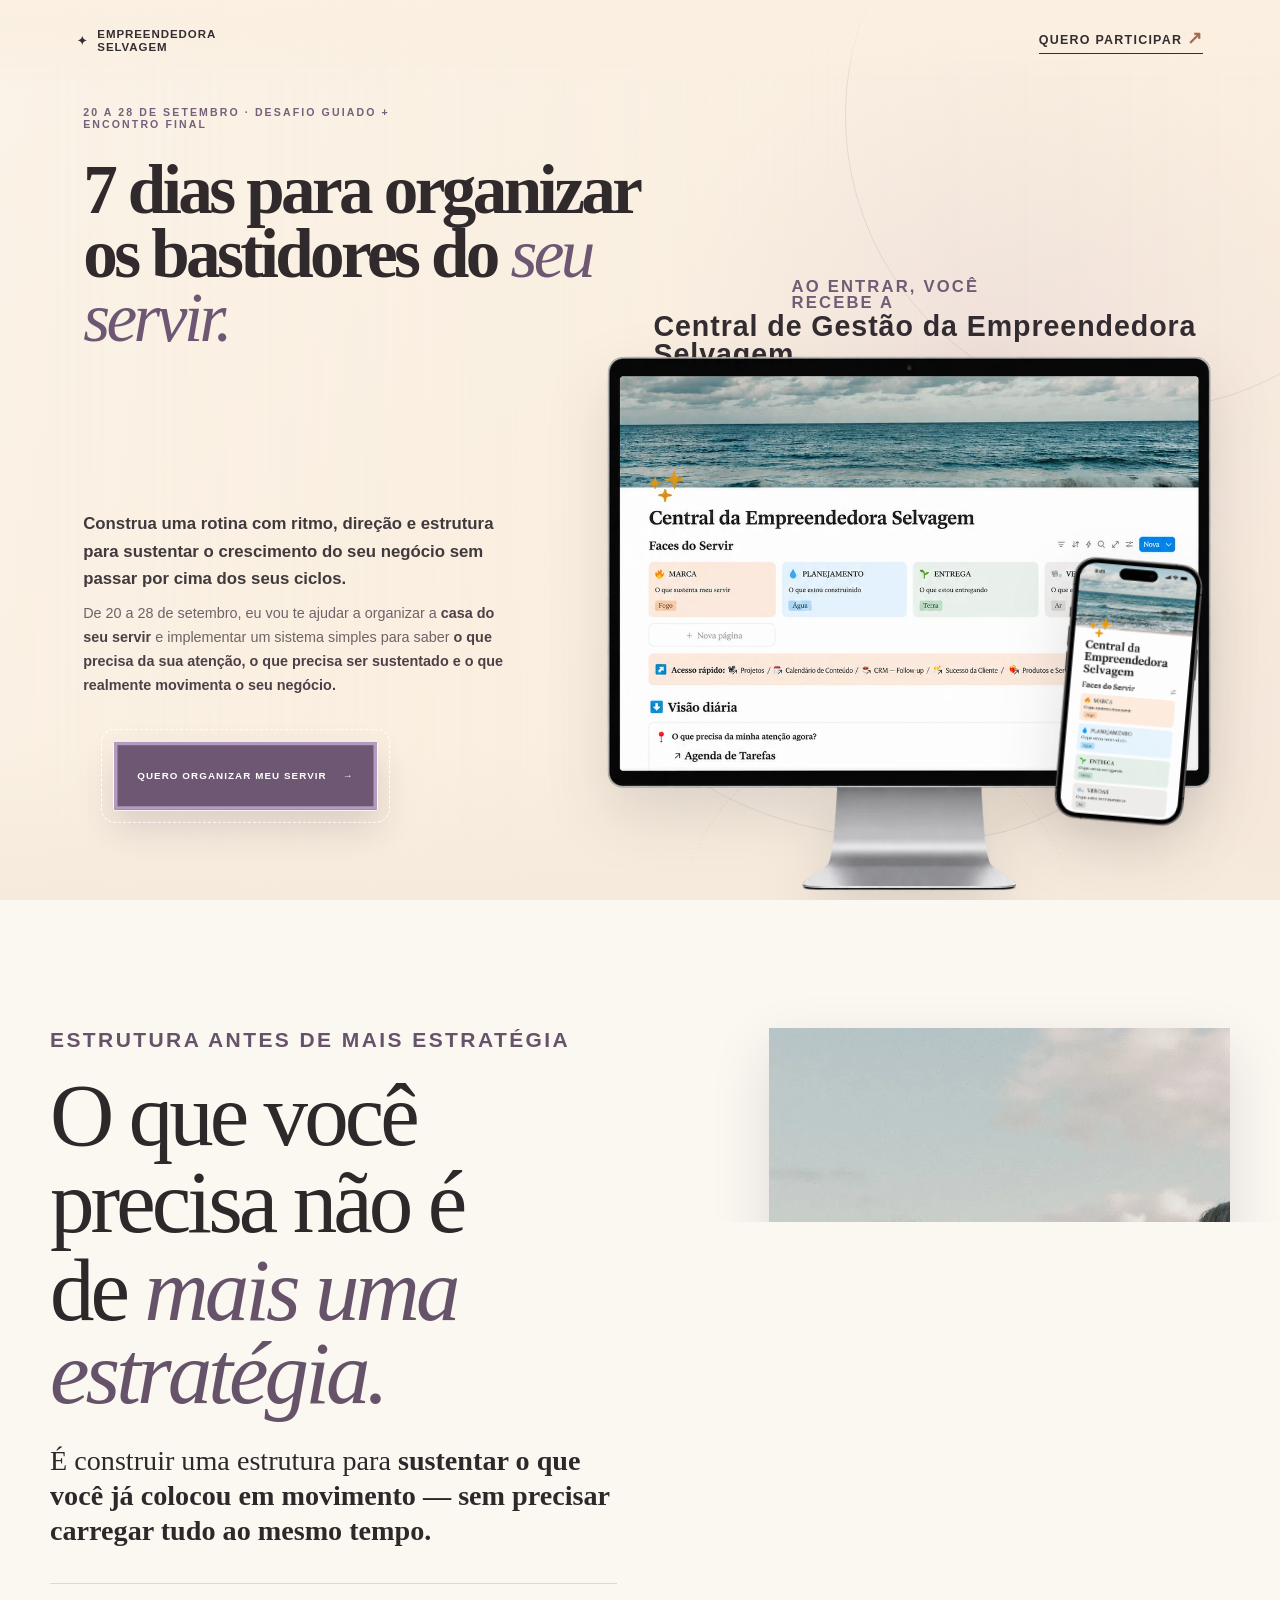
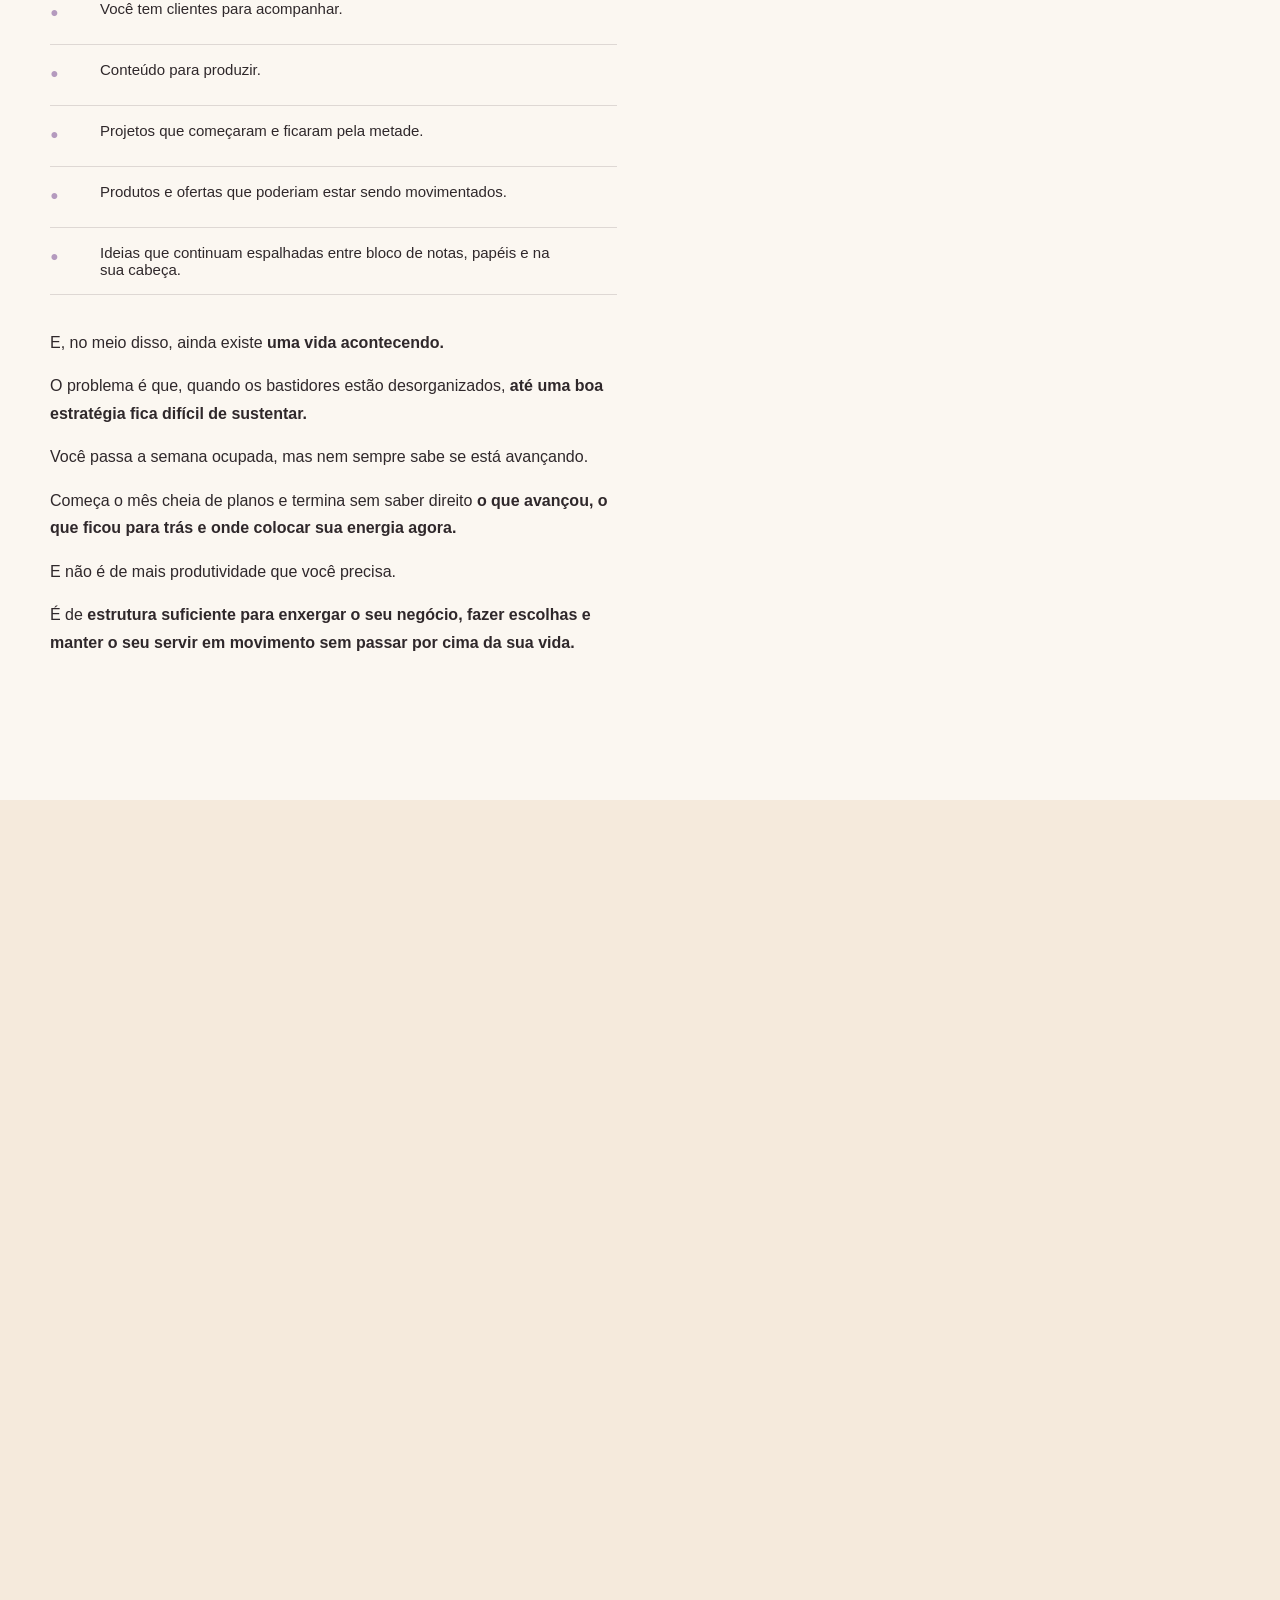
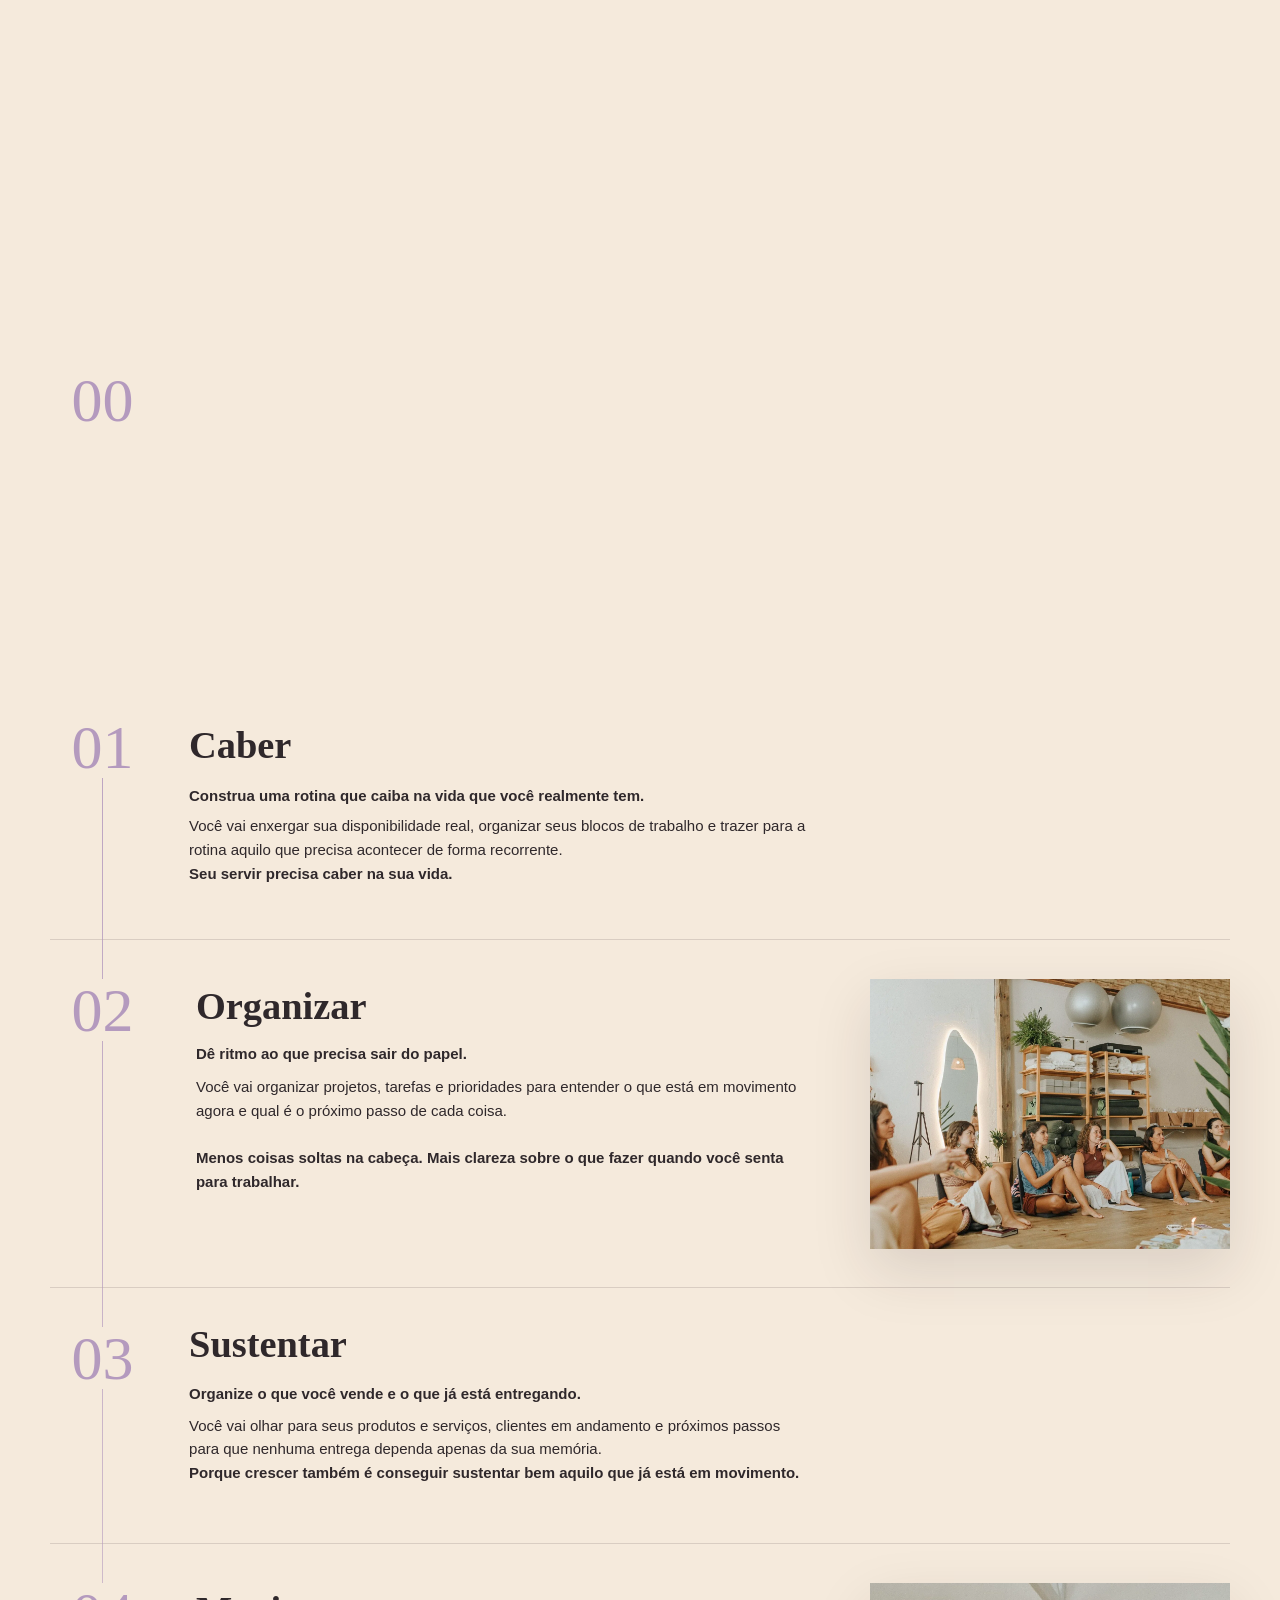
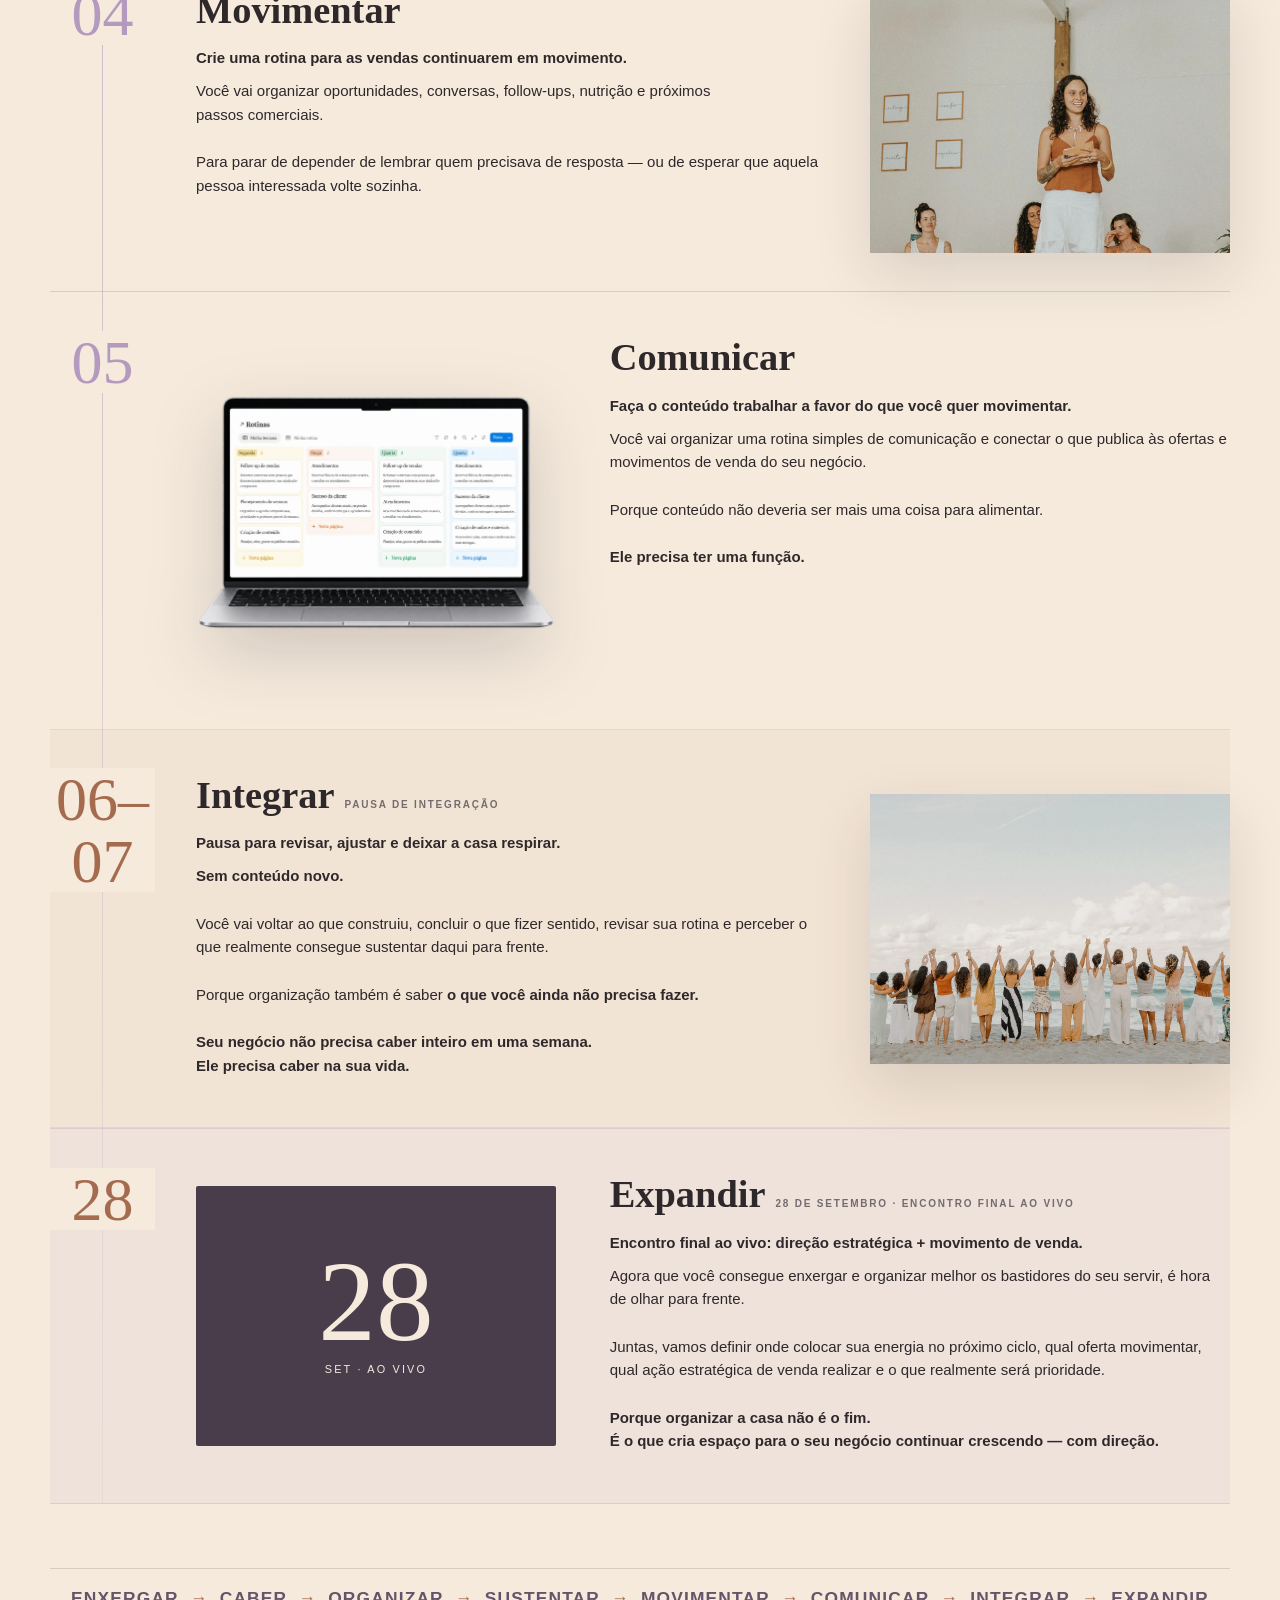
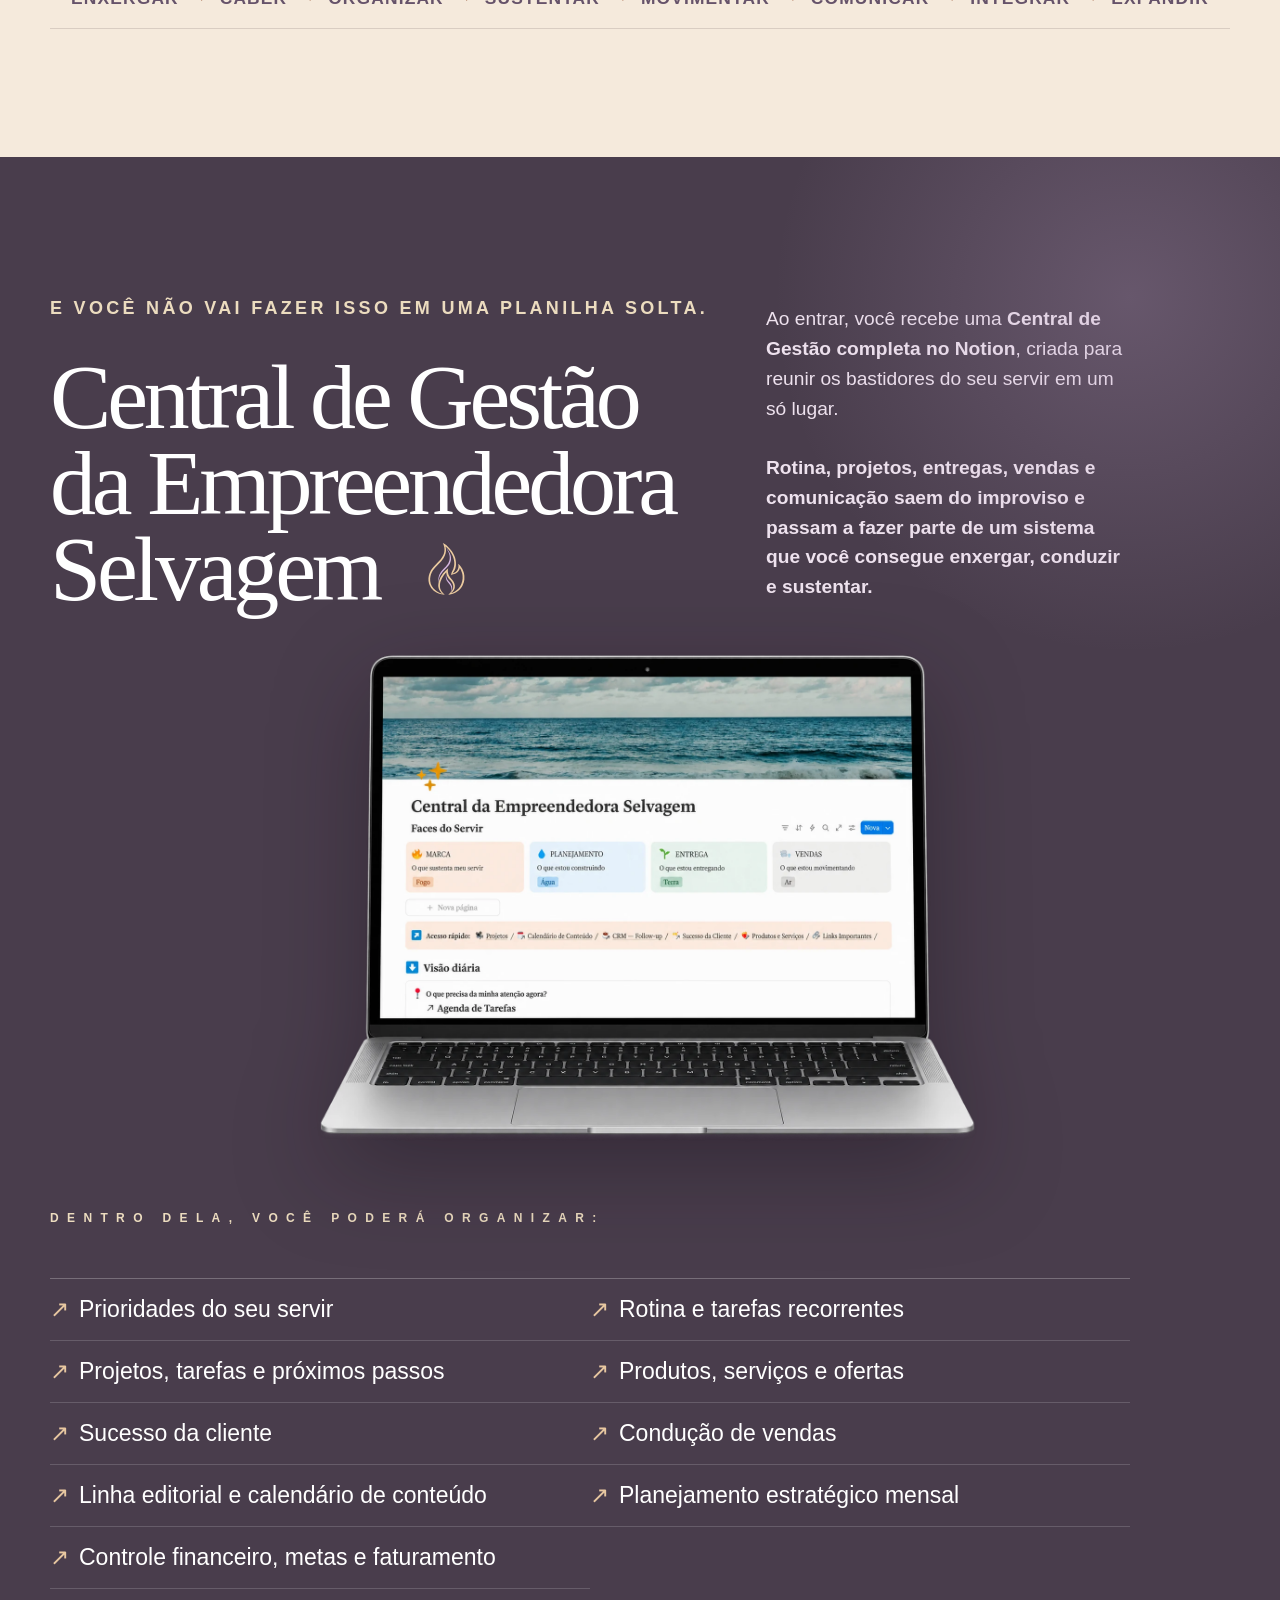
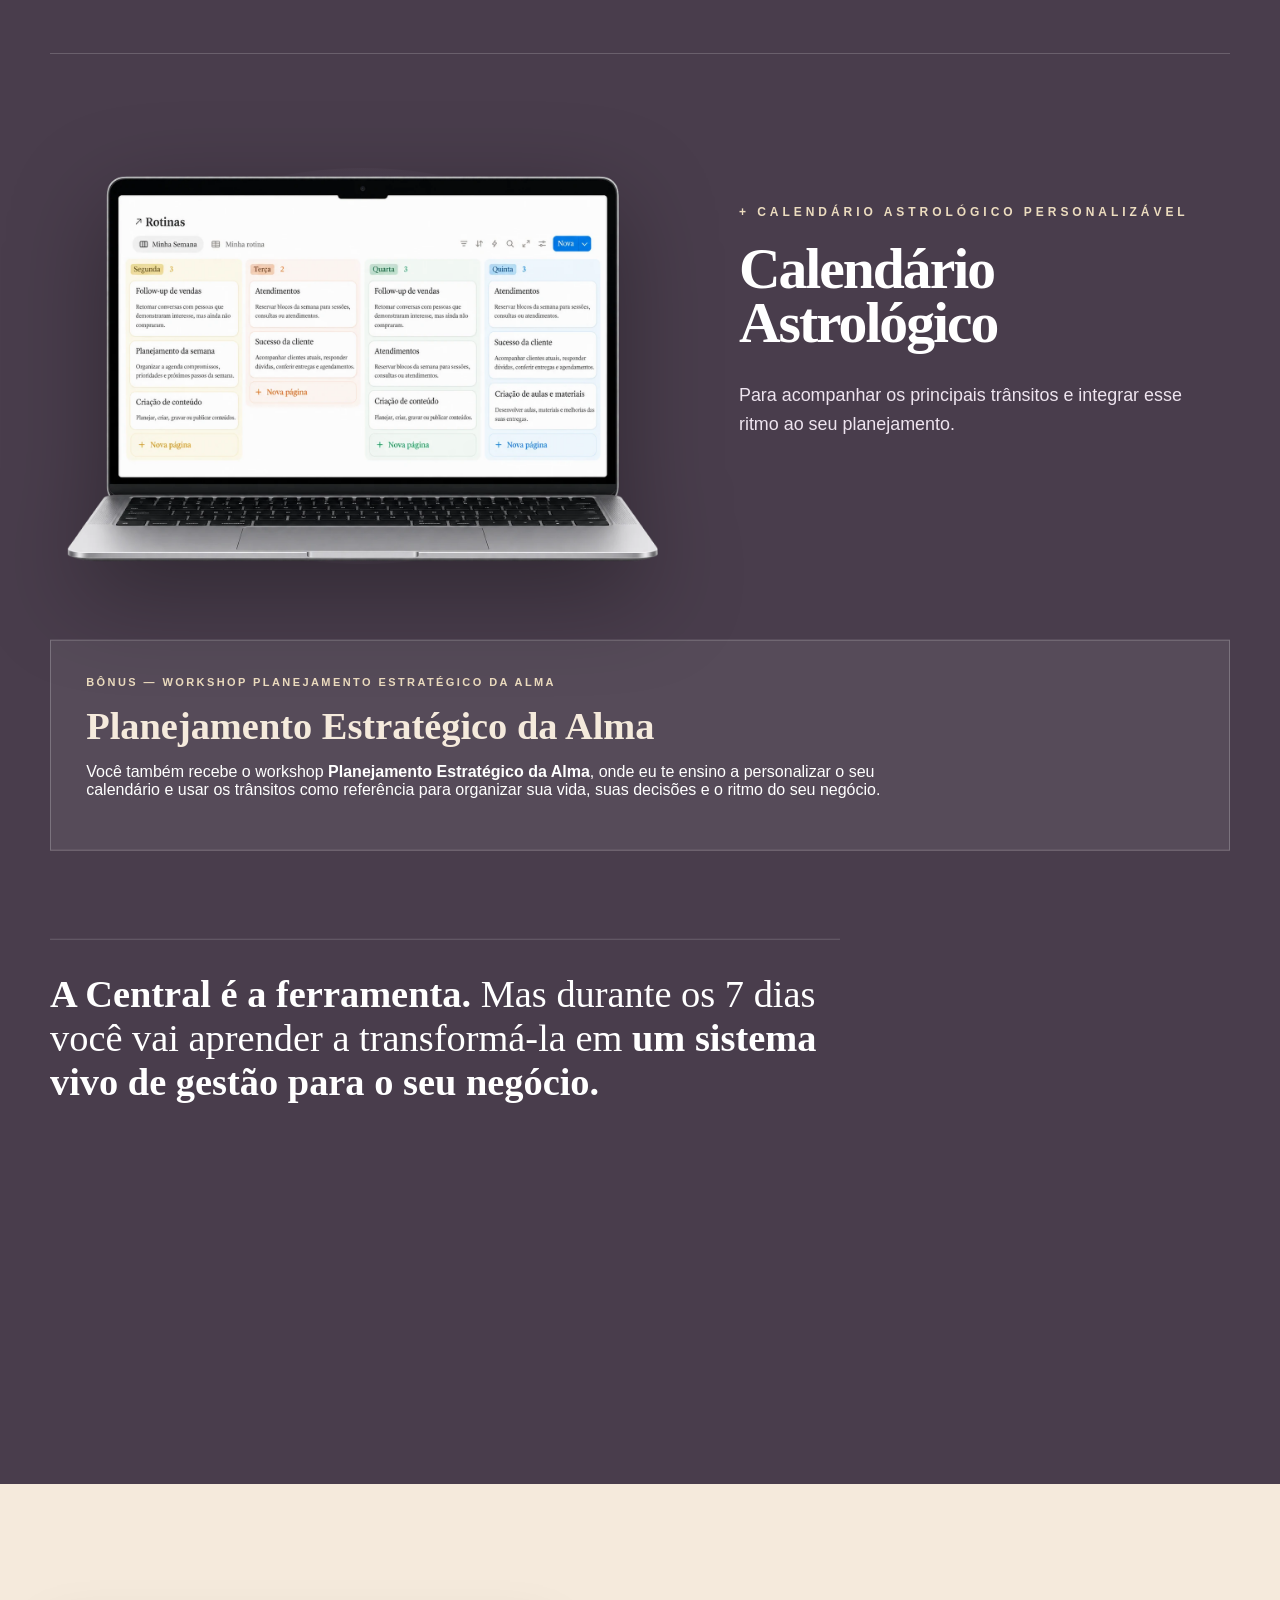
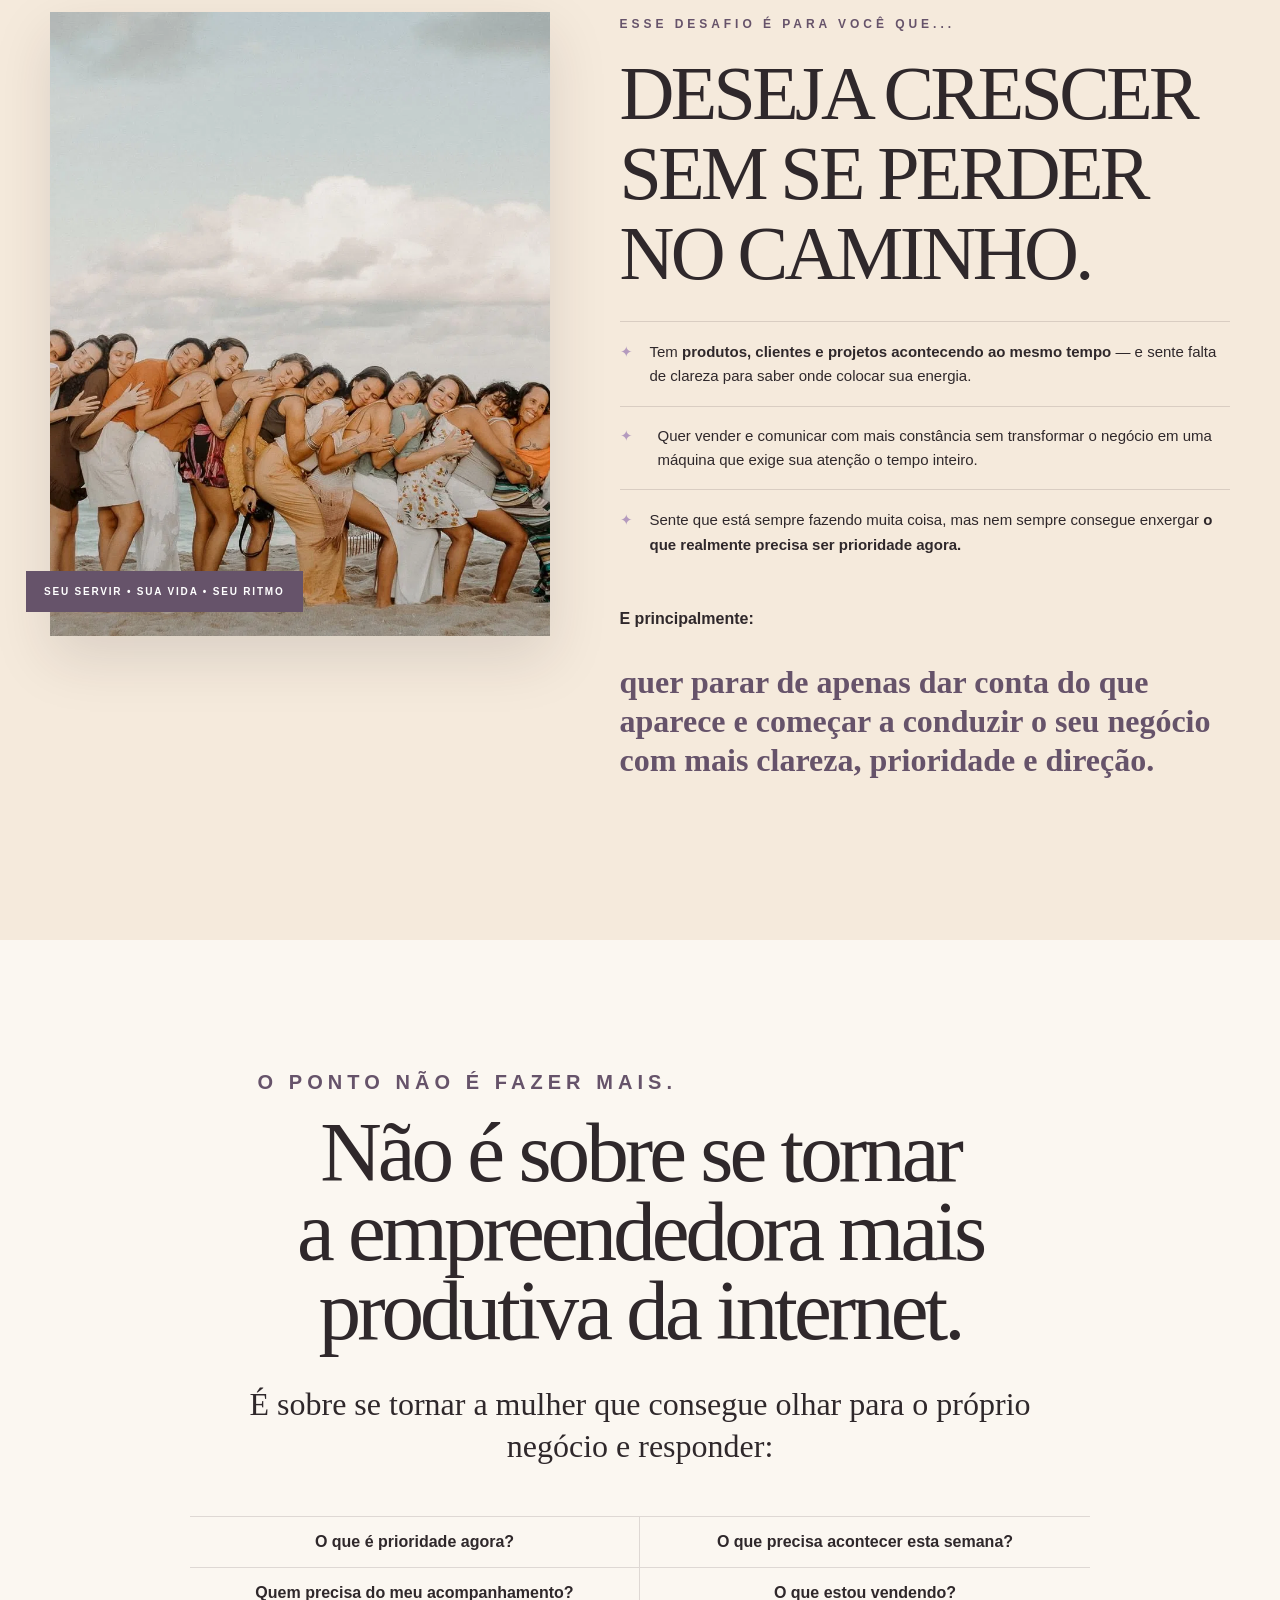
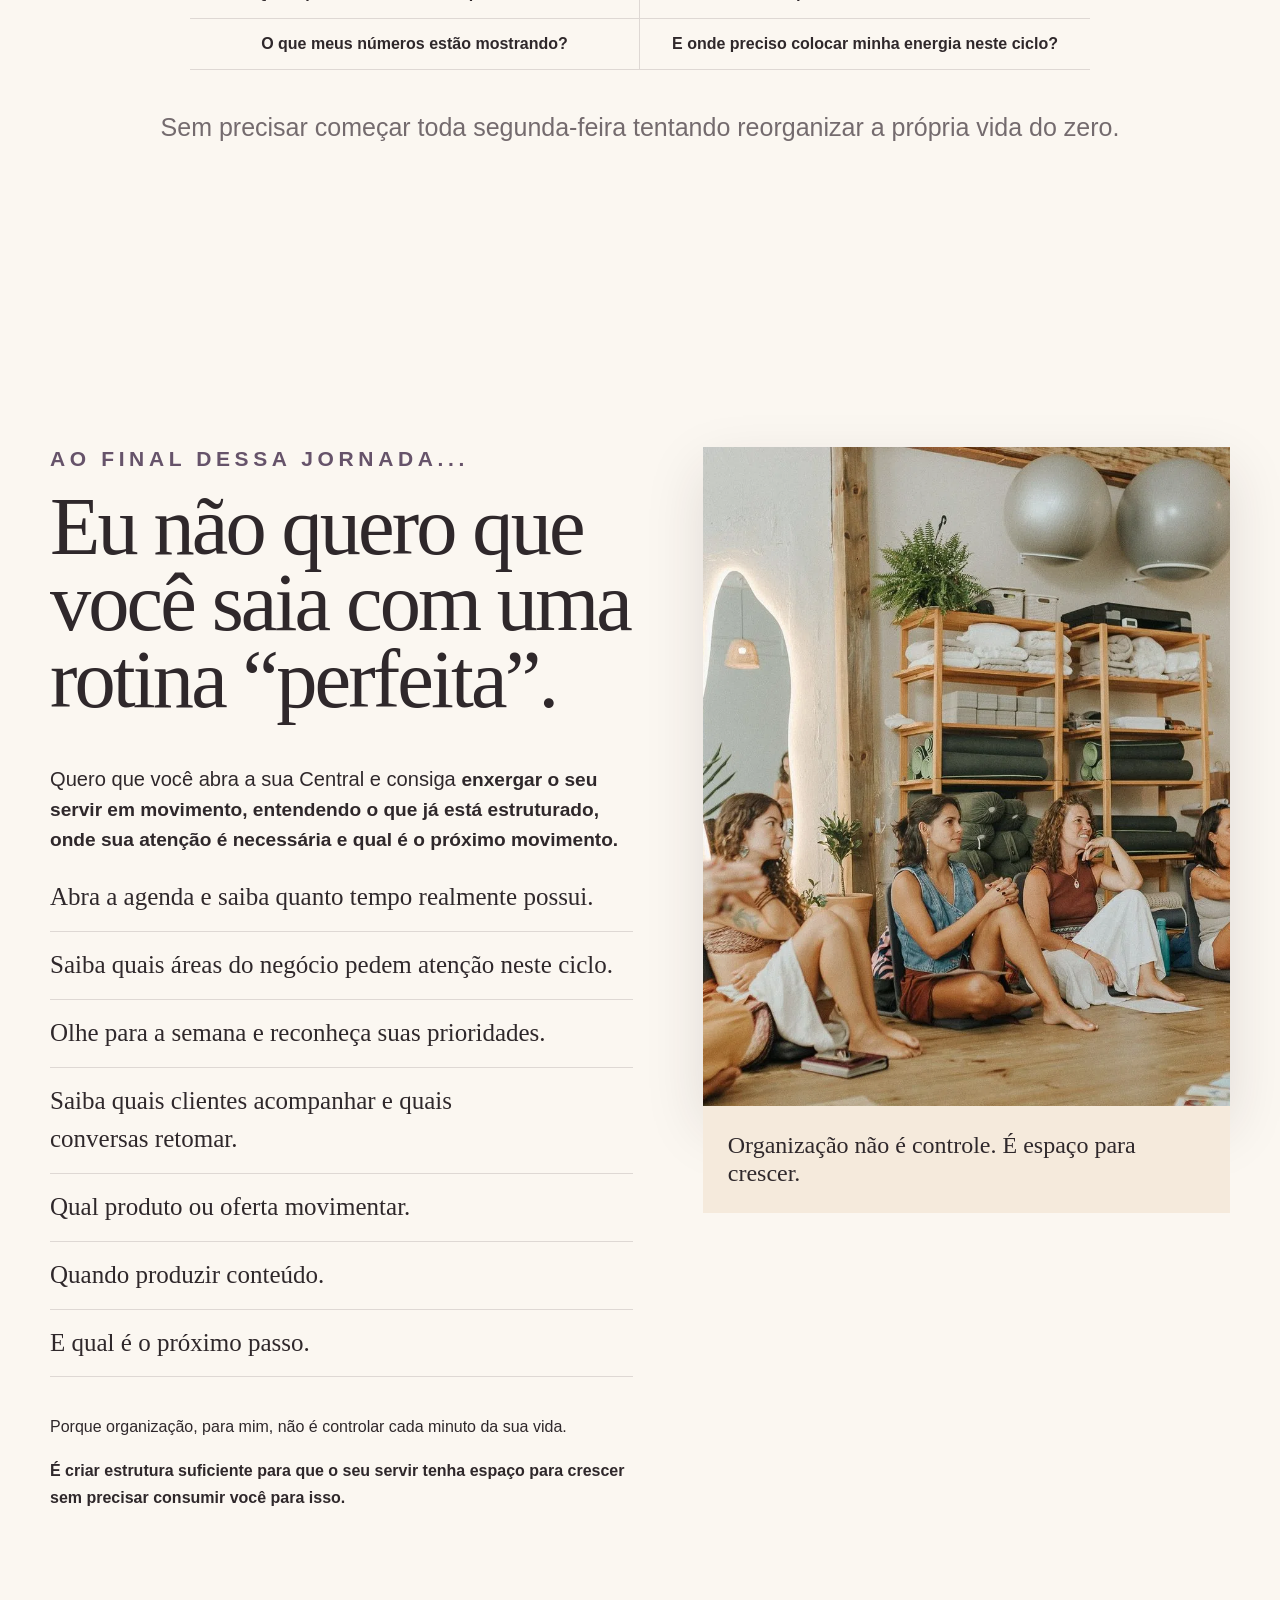
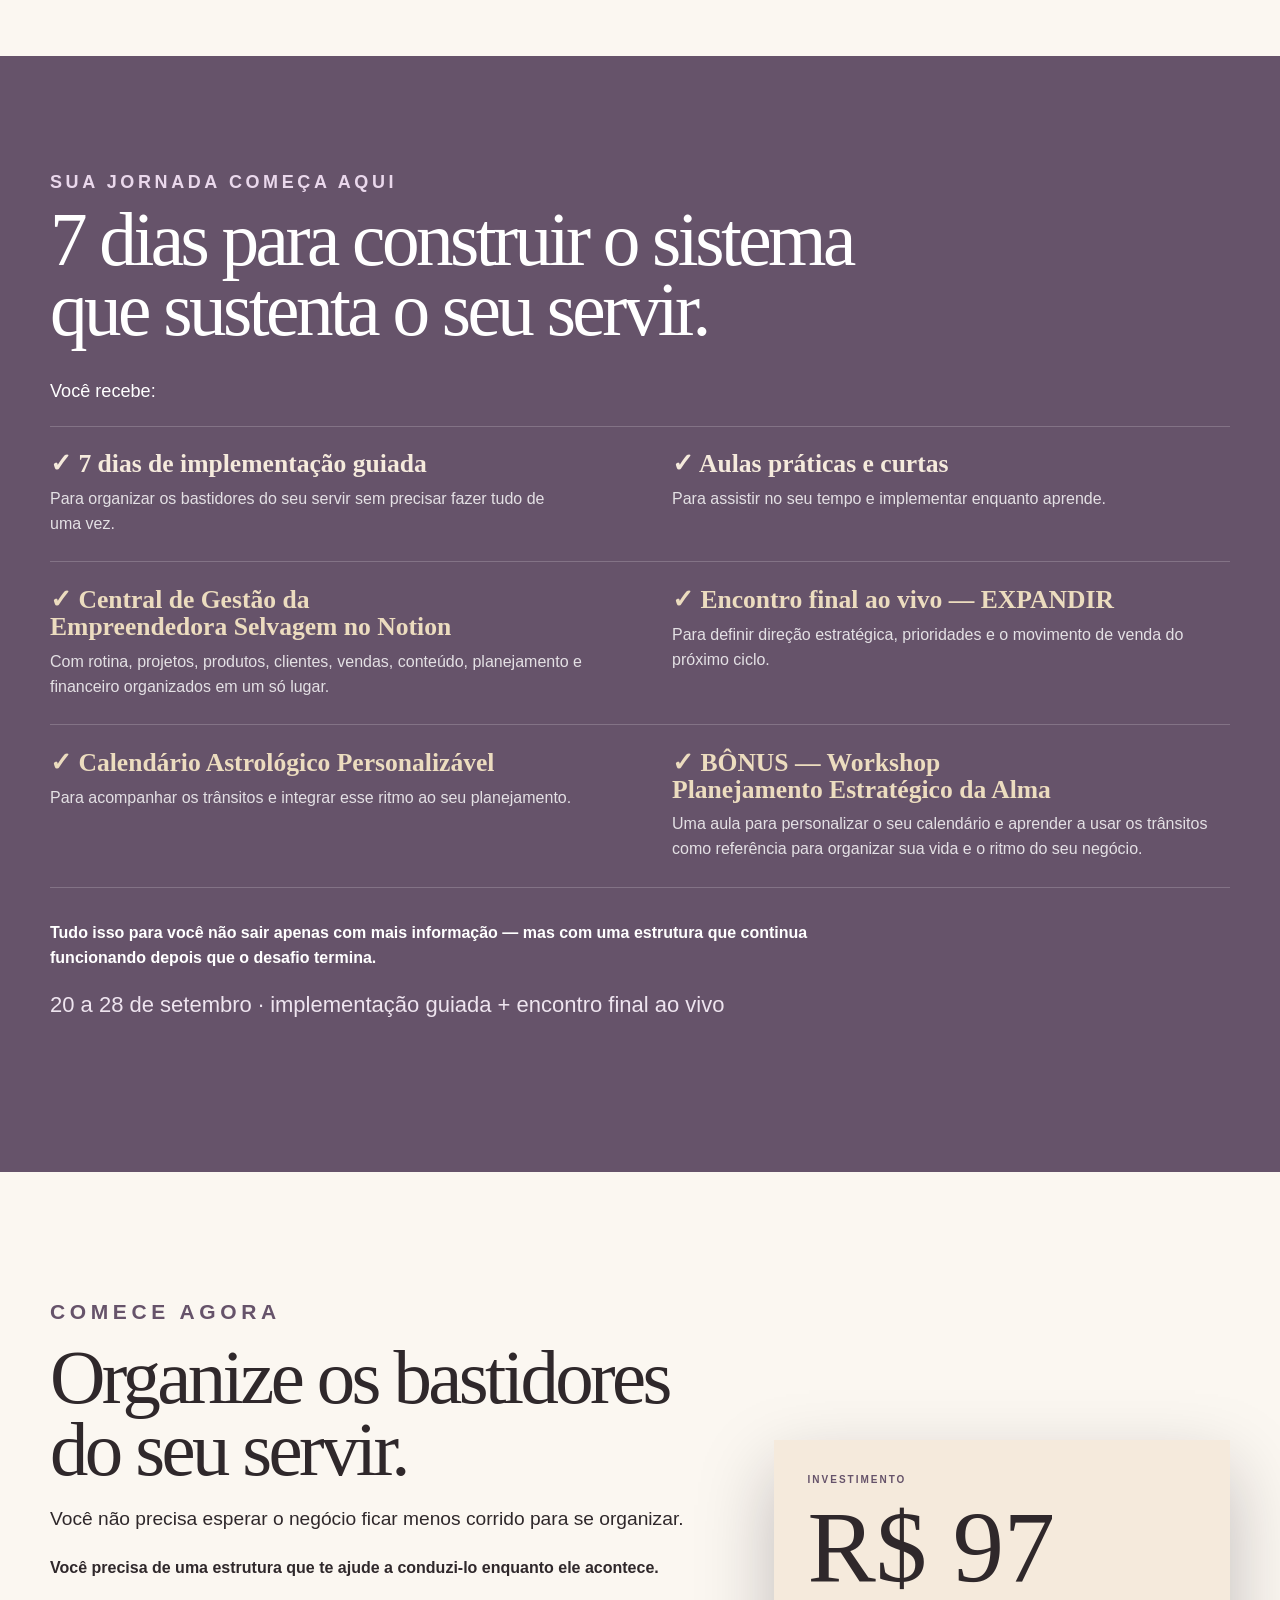
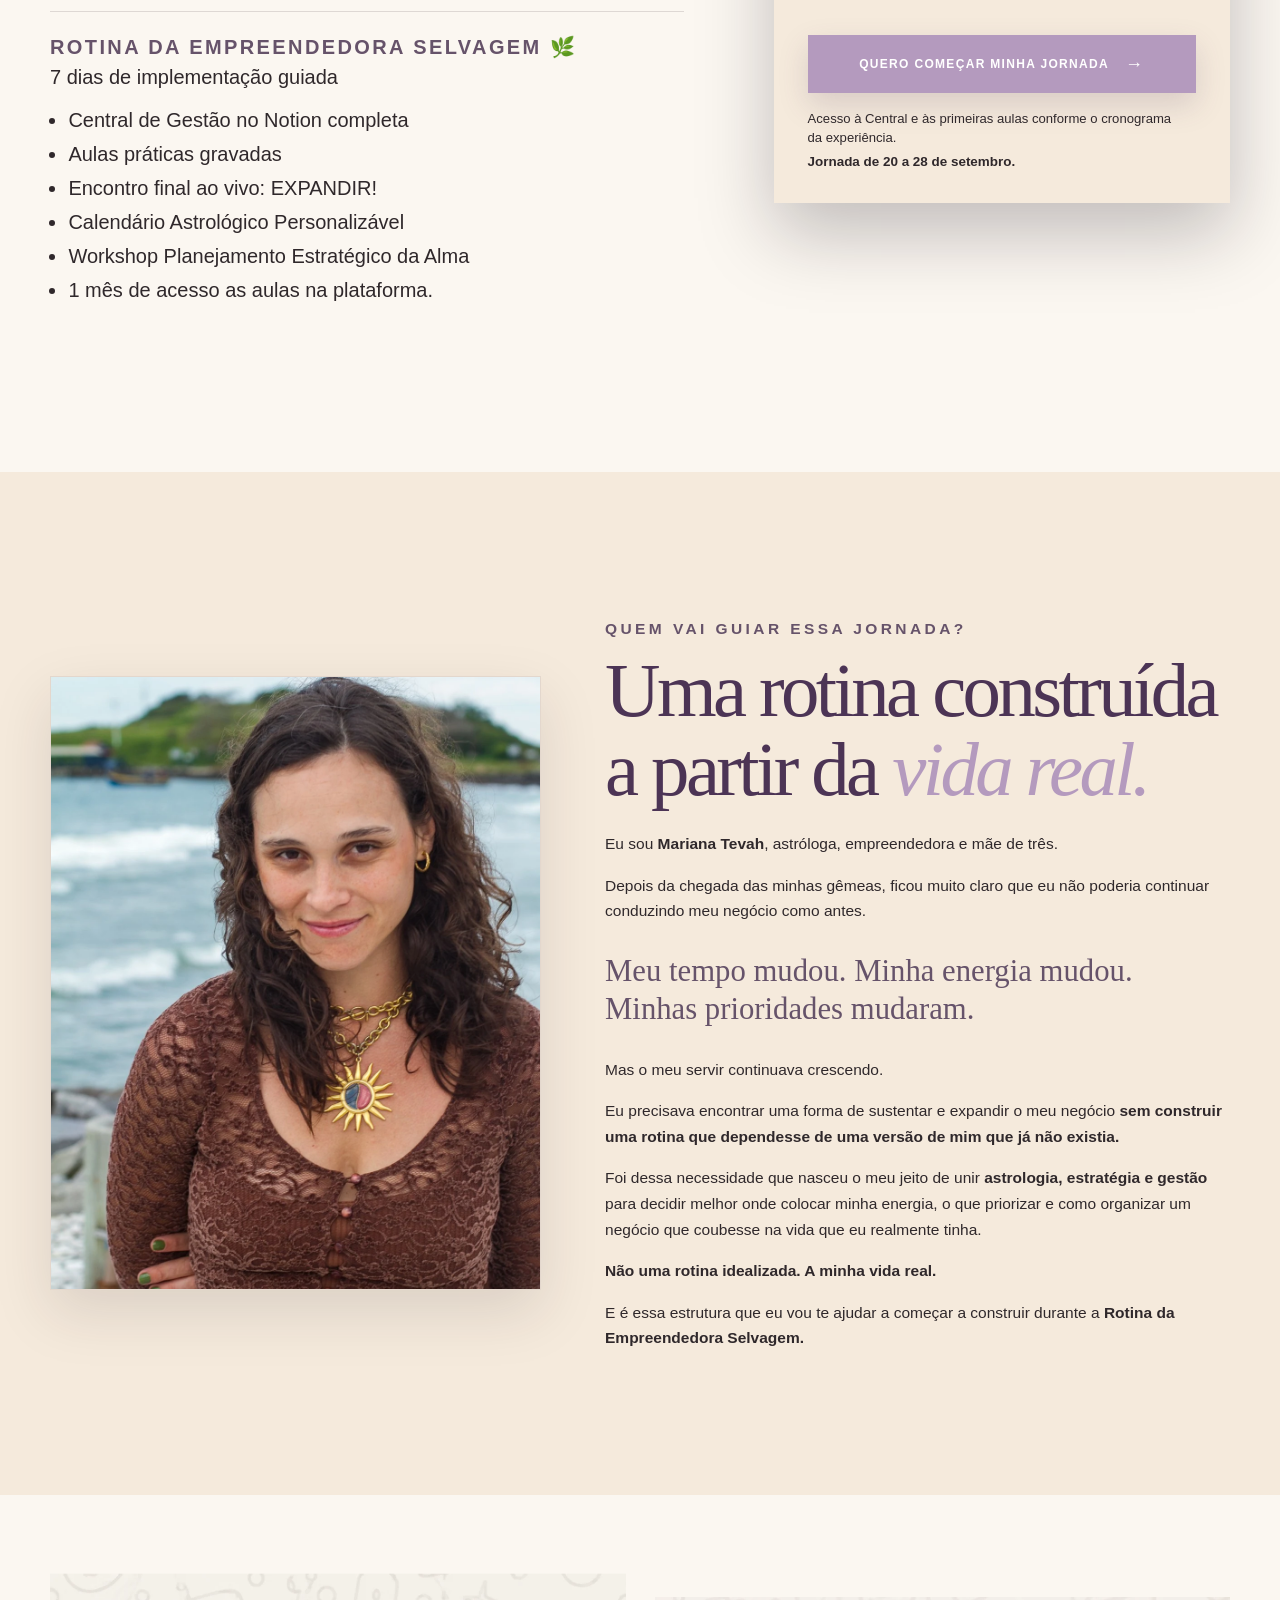
==== commit a444a322: "Publicar pacote final da Rotina Empreendedora Selvagem" ====
--- a/index.html
+++ b/index.html
@@ -7,6 +7,18 @@
 <meta content="7 dias para organizar os bastidores do seu servir e construir uma rotina que caiba na sua vida." name="description"/>
 <title>Rotina da Empreendedora Selvagem | 7 dias para organizar seu servir</title>
 <link rel="stylesheet" href="assets/css/style.css">
+<script>
+!function(f,b,e,v,n,t,s){if(f.fbq)return;n=f.fbq=function(){n.callMethod?
+n.callMethod.apply(n,arguments):n.queue.push(arguments)};if(!f._fbq)f._fbq=n;
+n.push=n;n.loaded=!0;n.version='2.0';n.queue=[];t=b.createElement(e);t.async=!0;
+t.src=v;s=b.getElementsByTagName(e)[0];s.parentNode.insertBefore(t,s)}
+(window,document,'script','https://connect.facebook.net/en_US/fbevents.js');
+
+fbq('init', '1551669599831665');
+fbq('track', 'PageView');
+</script>
+<script defer src="assets/js/meta-pixel.js"></script>
+<script defer src="assets/js/checkout-links.js"></script>
 <script
   defer
   src="https://api-stg.soberania.cloud/tracker.js"
@@ -28,7 +40,7 @@
 <div aria-hidden="true" class="progress" style="width: 94.3505%;"></div>
 <header class="hero-product-header">
 <a aria-label="Rotina da Empreendedora Selvagem" class="hero-product-brand" href="#topo">✦ <span>Empreendedora<br/>Selvagem</span></a>
-<a class="hero-product-header-link" href="https://pay.kiwify.com.br/Yyt1sTt" target="_blank" rel="noopener noreferrer" data-track-event="click_cta" data-track-id="header_offer">Quero participar <span>↗</span></a>
+<a class="hero-product-header-link" href="https://pay.kiwify.com.br/Yyt1sTt?src=landing_rotina&utm_source=landing&utm_medium=organic&utm_campaign=rotina_selvagem_set2026&utm_content=header_offer" data-kiwify-checkout data-track-event="click_checkout" data-track-id="header_offer" data-meta-cta="header_offer">Quero participar <span>↗</span></a>
 </header>
 <section aria-label="7 dias para organizar os bastidores do seu servir" class="hero hero-v2 hero-product" id="topo">
 <div aria-hidden="true" class="hero-product-orb hero-product-orb-a"></div>
@@ -39,7 +51,7 @@
 <h1 data-rwd-id="rwd-001" style="box-sizing: border-box !important;">7 dias para organizar os bastidores do <em>seu servir.</em></h1>
 <p class="hero-lead layout-offset" data-rwd-id="rwd-002"><strong>Construa uma rotina com ritmo, direção e estrutura para sustentar o crescimento do seu negócio sem passar por cima dos seus ciclos.</strong></p>
 <p class="hero-detail layout-offset" data-rwd-id="rwd-003">De 20 a 28 de setembro, eu vou te ajudar a organizar a <strong>casa do seu servir</strong> e implementar um sistema simples para saber <strong>o que precisa da sua atenção, o que precisa ser sustentado e o que realmente movimenta o seu negócio.</strong></p>
-<a class="button button-primary hero-product-cta layout-offset" data-rwd-id="rwd-004" href="https://pay.kiwify.com.br/Yyt1sTt" target="_blank" rel="noopener noreferrer" data-track-event="click_cta" data-track-id="hero_offer" style="box-sizing: border-box !important; border-width: 1px !important; border-style: double !important; border-color: rgb(255, 250, 250) !important; box-shadow: rgb(180, 154, 190) 0px 0px 0px 3.5px inset, rgba(67, 46, 71, 0.16) 0px 17px 36px 0px !important; outline-width: 1.17px !important; outline-style: dashed !important; outline-offset: 11px !important;">QUERO ORGANIZAR MEU SERVIR <span>→</span></a>
+<a class="button button-primary hero-product-cta layout-offset" data-rwd-id="rwd-004" href="#oferta" data-track-event="click_offer" data-track-id="hero_offer" data-meta-cta="hero_offer" style="box-sizing: border-box !important; border-width: 1px !important; border-style: double !important; border-color: rgb(255, 250, 250) !important; box-shadow: rgb(180, 154, 190) 0px 0px 0px 3.5px inset, rgba(67, 46, 71, 0.16) 0px 17px 36px 0px !important; outline-width: 1.17px !important; outline-style: dashed !important; outline-offset: 11px !important;">QUERO ORGANIZAR MEU SERVIR <span>→</span></a>
 <div aria-label="O que você recebe" class="hero-product-proof">
 <span>7 dias de implementação</span><span>Central de Gestão no Notion</span><span>aulas práticas</span><span>encontro final ao vivo</span>
 </div>
@@ -97,7 +109,7 @@
 <section class="section central" id="central"><div class="wrap" data-rwd-id="rwd-022" style="box-sizing: border-box !important;"><div class="central-head reveal is-visible"><div><p class="eyebrow light" data-rwd-id="rwd-023" style="font-size: 15px; box-sizing: border-box !important;"><span data-rwd-id="rwd-052" class="text-run">E VOCÊ NÃO VAI FAZER ISSO EM UMA PLANILHA SOLTA.</span></p><h2 class="display layout-offset" data-rwd-id="rwd-024"><span data-rwd-id="rwd-053" class="text-run">Central de Gestão da Empreendedora Selvagem </span><svg aria-hidden="true" class="asset-flame-svg" focusable="false" viewbox="0 0 1254 1254">
 <path class="asset-icon-primary" d="M 577 170 L 587 191 L 597 219 L 603 245 L 606 285 L 603 318 L 597 343 L 588 369 L 569 406 L 542 445 L 509 483 L 421 573 L 390 613 L 370 645 L 348 694 L 338 729 L 332 771 L 333 820 L 341 859 L 353 892 L 362 910 L 379 937 L 390 951 L 422 983 L 455 1007 L 477 1019 L 505 1031 L 533 1040 L 555 1045 L 607 1051 L 608 1050 L 600 1044 L 565 1007 L 553 990 L 541 967 L 533 945 L 529 925 L 528 881 L 532 854 L 539 827 L 549 800 L 565 767 L 597 717 L 635 671 L 642 709 L 649 728 L 660 750 L 680 778 L 715 816 L 735 843 L 748 870 L 754 893 L 755 920 L 753 934 L 746 957 L 736 977 L 720 1000 L 671 1052 L 683 1051 L 734 1041 L 770 1028 L 797 1015 L 817 1003 L 841 985 L 857 971 L 881 945 L 900 919 L 917 889 L 934 845 L 939 826 L 945 791 L 945 727 L 939 691 L 932 665 L 911 614 L 897 590 L 877 562 L 866 549 L 841 525 L 845 561 L 844 581 L 840 602 L 829 628 L 818 644 L 797 664 L 765 682 L 746 690 L 744 689 L 769 652 L 782 627 L 791 603 L 799 568 L 802 539 L 801 494 L 796 459 L 787 423 L 772 383 L 755 349 L 732 312 L 704 275 L 677 245 L 640 210 L 609 187 Z M 624 231 L 638 243 L 672 278 L 697 308 L 719 340 L 736 370 L 748 396 L 761 433 L 768 462 L 773 502 L 773 531 L 769 568 L 756 613 L 731 666 L 724 685 L 720 706 L 720 721 L 730 712 L 739 707 L 786 694 L 803 686 L 822 673 L 839 656 L 851 639 L 860 620 L 867 595 L 879 614 L 890 637 L 906 681 L 911 703 L 915 733 L 915 780 L 908 824 L 895 865 L 874 906 L 849 940 L 817 971 L 783 996 L 742 1018 L 714 1029 L 713 1028 L 732 1013 L 748 997 L 764 975 L 771 962 L 779 940 L 782 923 L 782 891 L 773 856 L 761 831 L 743 805 L 700 754 L 677 714 L 668 688 L 663 658 L 664 627 L 670 599 L 620 646 L 580 692 L 552 732 L 538 756 L 521 792 L 507 834 L 506 821 L 506 848 L 505 849 L 504 847 L 499 889 L 500 913 L 506 943 L 515 967 L 531 994 L 556 1021 L 578 1037 L 574 1038 L 526 1022 L 480 998 L 447 974 L 416 943 L 389 904 L 377 879 L 370 859 L 362 820 L 361 775 L 365 745 L 373 712 L 386 679 L 404 645 L 427 612 L 452 582 L 513 521 L 554 476 L 591 425 L 610 389 L 624 350 L 631 311 L 631 273 L 628 251 L 630 251 L 627 250 L 629 248 L 626 245 L 623 233 Z" fill-rule="evenodd"></path>
 <path class="asset-icon-accent flame-accent" d="M 634 700 L 629 729 L 629 760 L 631 773 L 638 797 L 644 810 L 658 832 L 688 868 L 704 891 L 715 914 L 721 934 L 723 949 L 723 963 L 721 976 L 715 997 L 705 1016 L 709 1012 L 718 998 L 726 982 L 732 965 L 736 945 L 736 926 L 734 913 L 727 891 L 718 873 L 705 854 L 663 804 L 648 779 L 643 768 L 636 743 L 633 716 Z M 629 249 L 646 273 L 668 313 L 679 338 L 687 362 L 693 389 L 695 408 L 694 441 L 690 464 L 680 494 L 668 518 L 656 537 L 626 574 L 599 601 L 564 640 L 547 662 L 534 682 L 522 705 L 515 721 L 506 749 L 500 785 L 500 817 L 505 848 L 506 810 L 512 776 L 522 745 L 539 710 L 563 676 L 580 656 L 642 594 L 673 559 L 688 537 L 700 514 L 710 487 L 711 479 L 714 471 L 717 447 L 716 412 L 711 385 L 703 360 L 688 328 L 672 302 L 653 276 Z" fill-rule="evenodd"></path>
-</svg></h2></div><p class="lead">Ao entrar, você recebe uma <strong>Central de Gestão completa no Notion</strong>, criada para reunir os bastidores do seu servir em um só lugar.<br/><br/><strong>Rotina, projetos, entregas, vendas e comunicação saem do improviso e passam a fazer parte de um sistema que você consegue enxergar, conduzir e sustentar.</strong></p></div><figure class="central-overview reveal delay-1 is-visible"><img alt="Visão de rotinas da Central de Gestão da Empreendedora Selvagem em notebook" class="device-laptop layout-offset" data-rwd-id="rwd-025" src="assets/images/jornada-rotinas-notebook.webp" style="box-sizing: border-box !important; object-fit: contain;"/></figure><div class="central-modules"><div class="central-copy reveal is-visible"><p class="eyebrow light layout-offset" data-rwd-id="rwd-026" style="font-size: 38px;"><span data-rwd-id="rwd-054" class="text-run">Dentro dela, você poderá organizar:</span></p><div class="module-list"><div style="font-size: 23px;">Prioridades do seu servir</div><div style="font-size: 23px;">Rotina e tarefas recorrentes</div><div style="font-size: 23px;">Projetos, tarefas e próximos passos</div><div style="font-size: 23px;">Produtos, serviços e ofertas</div><div style="font-size: 23px;">Sucesso da cliente</div><div style="font-size: 23px;">Condução de vendas</div><div style="font-size: 23px;">Linha editorial e calendário de conteúdo</div><div style="font-size: 23px;">Planejamento estratégico mensal</div><div style="font-size: 23px;">Controle financeiro, metas e faturamento</div></div></div></div><div class="central-showcase"><article aria-labelledby="central-planejamento-title" class="central-feature central-feature-tablet reveal is-visible"><div class="central-feature-device"><img alt="Calendário astrológico da Central de Gestão da Empreendedora Selvagem em notebook" class="device-tablet" src="assets/images/calendario-astrologico-notebook.webp"/></div><div class="central-feature-copy"><p class="eyebrow light layout-offset" data-rwd-id="rwd-027" style="font-size: 18px;"><span data-rwd-id="rwd-055" class="text-run">+ CALENDÁRIO ASTROLÓGICO PERSONALIZÁVEL</span></p><h3 class="layout-offset" data-rwd-id="rwd-028" id="central-planejamento-title">Calendário Astrológico</h3><p class="layout-offset" data-rwd-id="rwd-029">Para acompanhar os principais trânsitos e integrar esse ritmo ao seu planejamento.</p></div></article></div><div class="central-bonus reveal is-visible layout-offset bonus-card-surface" data-rwd-id="rwd-030"><p class="eyebrow light">BÔNUS — Workshop Planejamento Estratégico da Alma</p><h3>Planejamento Estratégico da Alma</h3><p>Você também recebe o workshop <strong>Planejamento Estratégico da Alma</strong>, onde eu te ensino a personalizar o seu calendário e usar os trânsitos como referência para organizar sua vida, suas decisões e o ritmo do seu negócio.</p></div><p class="central-bridge reveal is-visible layout-offset" data-rwd-id="rwd-031"><strong>A Central é a ferramenta.</strong> Mas durante os 7 dias você vai aprender a transformá-la em <strong>um sistema vivo de gestão para o seu negócio.</strong></p></div></section>
+</svg></h2></div><p class="lead">Ao entrar, você recebe uma <strong>Central de Gestão completa no Notion</strong>, criada para reunir os bastidores do seu servir em um só lugar.<br/><br/><strong>Rotina, projetos, entregas, vendas e comunicação saem do improviso e passam a fazer parte de um sistema que você consegue enxergar, conduzir e sustentar.</strong></p></div><figure class="central-overview reveal delay-1 is-visible"><img alt="Central de Gestão da Empreendedora Selvagem em notebook" class="device-laptop layout-offset" data-rwd-id="rwd-025" src="assets/images/central-overview-notebook.webp" style="box-sizing: border-box !important; object-fit: contain;"/></figure><div class="central-modules"><div class="central-copy reveal is-visible"><p class="eyebrow light layout-offset" data-rwd-id="rwd-026" style="font-size: 38px;"><span data-rwd-id="rwd-054" class="text-run">Dentro dela, você poderá organizar:</span></p><div class="module-list"><div style="font-size: 23px;">Prioridades do seu servir</div><div style="font-size: 23px;">Rotina e tarefas recorrentes</div><div style="font-size: 23px;">Projetos, tarefas e próximos passos</div><div style="font-size: 23px;">Produtos, serviços e ofertas</div><div style="font-size: 23px;">Sucesso da cliente</div><div style="font-size: 23px;">Condução de vendas</div><div style="font-size: 23px;">Linha editorial e calendário de conteúdo</div><div style="font-size: 23px;">Planejamento estratégico mensal</div><div style="font-size: 23px;">Controle financeiro, metas e faturamento</div></div></div></div><div class="central-showcase"><article aria-labelledby="central-planejamento-title" class="central-feature central-feature-tablet reveal is-visible"><div class="central-feature-device"><img alt="Rotinas da Central de Gestão da Empreendedora Selvagem em notebook" class="device-tablet" src="assets/images/central-rotinas-notebook.webp"/></div><div class="central-feature-copy"><p class="eyebrow light layout-offset" data-rwd-id="rwd-027" style="font-size: 18px;"><span data-rwd-id="rwd-055" class="text-run">+ CALENDÁRIO ASTROLÓGICO PERSONALIZÁVEL</span></p><h3 class="layout-offset" data-rwd-id="rwd-028" id="central-planejamento-title">Calendário Astrológico</h3><p class="layout-offset" data-rwd-id="rwd-029">Para acompanhar os principais trânsitos e integrar esse ritmo ao seu planejamento.</p></div></article></div><div class="central-bonus reveal is-visible layout-offset bonus-card-surface" data-rwd-id="rwd-030"><p class="eyebrow light">BÔNUS — Workshop Planejamento Estratégico da Alma</p><h3>Planejamento Estratégico da Alma</h3><p>Você também recebe o workshop <strong>Planejamento Estratégico da Alma</strong>, onde eu te ensino a personalizar o seu calendário e usar os trânsitos como referência para organizar sua vida, suas decisões e o ritmo do seu negócio.</p></div><p class="central-bridge reveal is-visible layout-offset" data-rwd-id="rwd-031"><strong>A Central é a ferramenta.</strong> Mas durante os 7 dias você vai aprender a transformá-la em <strong>um sistema vivo de gestão para o seu negócio.</strong></p></div></section>
 <section class="section audience">
 <div class="wrap audience-grid">
 <div class="audience-photo reveal is-visible"><img alt="Grupo de mulheres reunidas" src="assets/images/publico-grupo.webp"/><span></span></div>
@@ -184,7 +196,7 @@
 <div class="price-card investment-card reveal delay-1 is-visible">
 <div class="price-label">INVESTIMENTO</div>
 <div class="price">R$ 97</div>
-<a class="button primary" href="https://pay.kiwify.com.br/Yyt1sTt" target="_blank" rel="noopener noreferrer" data-track-event="click_cta" data-track-id="investment_start">QUERO COMEÇAR MINHA JORNADA <span class="arrow">→</span></a>
+<a class="button primary" href="https://pay.kiwify.com.br/Yyt1sTt?src=landing_rotina&utm_source=landing&utm_medium=organic&utm_campaign=rotina_selvagem_set2026&utm_content=investment_start" data-kiwify-checkout data-track-event="click_checkout" data-track-id="investment_start" data-meta-cta="investment_start">QUERO COMEÇAR MINHA JORNADA <span class="arrow">→</span></a>
 <p class="investment-access">Acesso à Central e às primeiras aulas conforme o cronograma da experiência.</p>
 <p class="investment-date"><strong>Jornada de 20 a 28 de setembro.</strong></p>
 </div>
@@ -222,9 +234,19 @@
 <section class="section final"><div class="wrap reveal is-visible"><div class="final-rose"><svg aria-hidden="true" class="asset-flower-svg" focusable="false" viewbox="0 0 1254 1254">
 <path class="asset-icon-primary" d="M 627 68 L 610 96 L 566 145 L 547 169 L 530 196 L 521 215 L 510 248 L 506 270 L 504 292 L 504 312 L 506 328 L 505 335 L 495 322 L 474 301 L 454 285 L 426 268 L 398 256 L 352 245 L 333 243 L 265 241 L 247 238 L 223 231 L 229 247 L 234 272 L 238 338 L 242 367 L 253 405 L 265 431 L 281 456 L 298 477 L 322 500 L 277 500 L 259 502 L 231 508 L 206 517 L 180 531 L 164 542 L 137 565 L 99 602 L 70 622 L 72 625 L 85 633 L 106 650 L 157 701 L 175 715 L 196 728 L 215 737 L 253 748 L 279 751 L 321 750 L 292 778 L 280 793 L 260 826 L 250 850 L 244 869 L 239 894 L 234 974 L 231 992 L 224 1017 L 247 1010 L 266 1007 L 349 1003 L 367 1000 L 399 991 L 432 976 L 461 957 L 479 942 L 505 914 L 505 964 L 507 980 L 513 1006 L 524 1035 L 534 1054 L 549 1076 L 570 1101 L 608 1141 L 626 1169 L 628 1169 L 640 1149 L 651 1135 L 704 1077 L 717 1058 L 730 1034 L 740 1008 L 746 984 L 749 959 L 749 916 L 777 945 L 797 961 L 824 978 L 853 991 L 896 1002 L 994 1008 L 1014 1012 L 1029 1017 L 1021 989 L 1019 976 L 1015 907 L 1012 886 L 1000 844 L 988 818 L 975 797 L 960 778 L 930 750 L 974 751 L 1003 747 L 1025 741 L 1054 729 L 1091 705 L 1108 690 L 1149 648 L 1183 623 L 1166 613 L 1147 599 L 1107 560 L 1088 544 L 1071 532 L 1043 517 L 1010 506 L 989 502 L 930 501 L 948 485 L 970 460 L 989 430 L 1001 403 L 1012 361 L 1015 337 L 1019 272 L 1022 255 L 1029 231 L 1010 237 L 987 241 L 933 242 L 900 245 L 883 248 L 852 257 L 822 271 L 796 288 L 777 304 L 749 334 L 749 285 L 746 261 L 740 236 L 731 212 L 720 190 L 703 164 L 649 102 Z M 627 94 L 644 124 L 688 180 L 704 205 L 722 247 L 730 287 L 730 328 L 722 369 L 706 410 L 676 465 L 670 479 L 665 497 L 664 517 L 668 532 L 679 538 L 681 514 L 689 485 L 733 393 L 757 354 L 771 337 L 790 318 L 806 305 L 828 291 L 854 279 L 872 273 L 912 265 L 976 260 L 995 256 L 1007 251 L 1009 252 L 1004 264 L 998 290 L 992 346 L 982 391 L 975 410 L 963 434 L 943 462 L 927 479 L 913 491 L 883 511 L 764 569 L 739 575 L 716 575 L 721 586 L 723 588 L 735 591 L 756 591 L 780 584 L 837 552 L 884 531 L 924 521 L 941 519 L 968 519 L 991 522 L 1022 531 L 1045 542 L 1078 564 L 1130 608 L 1157 624 L 1129 642 L 1077 688 L 1053 705 L 1028 718 L 1012 724 L 975 732 L 934 732 L 905 727 L 876 718 L 848 706 L 799 679 L 775 668 L 749 662 L 731 663 L 722 666 L 716 679 L 732 678 L 755 682 L 784 693 L 809 706 L 848 723 L 886 742 L 906 755 L 922 768 L 941 787 L 955 805 L 969 828 L 986 871 L 993 907 L 1000 968 L 1003 981 L 1009 996 L 1007 997 L 998 993 L 976 988 L 909 982 L 867 973 L 843 964 L 825 955 L 807 944 L 789 930 L 774 916 L 757 896 L 733 858 L 689 767 L 681 739 L 679 714 L 668 720 L 664 736 L 666 759 L 673 780 L 708 845 L 720 875 L 727 902 L 730 921 L 730 957 L 723 993 L 713 1020 L 705 1036 L 681 1071 L 645 1114 L 627 1143 L 608 1113 L 568 1065 L 550 1038 L 538 1014 L 530 991 L 524 959 L 524 919 L 534 874 L 547 842 L 581 780 L 588 760 L 590 748 L 590 734 L 588 724 L 585 719 L 575 714 L 573 739 L 569 756 L 561 776 L 523 853 L 511 874 L 497 894 L 480 914 L 463 930 L 425 956 L 399 968 L 378 975 L 342 982 L 275 988 L 260 991 L 245 997 L 243 996 L 248 985 L 254 960 L 259 908 L 268 866 L 277 841 L 285 825 L 300 801 L 312 786 L 330 768 L 349 753 L 389 730 L 491 684 L 521 678 L 537 679 L 538 678 L 531 666 L 515 662 L 504 662 L 483 666 L 469 671 L 392 711 L 350 726 L 318 732 L 277 732 L 245 726 L 219 716 L 202 707 L 167 681 L 126 643 L 108 630 L 95 623 L 122 605 L 170 565 L 199 545 L 225 532 L 239 527 L 278 519 L 318 519 L 350 525 L 395 541 L 428 558 L 452 573 L 479 586 L 498 591 L 519 591 L 530 588 L 538 575 L 515 575 L 487 568 L 428 538 L 384 518 L 361 505 L 341 491 L 329 481 L 309 460 L 290 433 L 272 394 L 262 353 L 253 280 L 244 252 L 245 251 L 261 257 L 278 260 L 347 266 L 381 273 L 409 283 L 429 293 L 464 318 L 483 337 L 496 353 L 518 388 L 566 489 L 573 515 L 575 538 L 586 532 L 588 528 L 590 517 L 588 493 L 577 463 L 559 432 L 543 400 L 531 367 L 523 322 L 524 284 L 532 246 L 540 225 L 551 203 L 566 180 L 608 127 L 618 112 Z" fill-rule="evenodd"></path>
 <path class="asset-icon-accent" d="M 627 840 L 624 855 L 622 888 L 621 889 L 621 909 L 620 910 L 621 1000 L 622 1001 L 624 1059 L 625 1060 L 627 1098 L 630 1034 L 631 1033 L 633 955 L 634 954 L 633 897 L 632 896 L 630 859 Z M 785 784 L 821 825 L 873 877 L 928 928 L 973 967 L 948 939 L 849 836 L 818 808 L 795 790 Z M 467 784 L 436 807 L 406 834 L 288 957 L 280 967 L 313 939 L 382 875 L 433 824 L 462 792 Z M 623 729 L 623 799 L 614 806 L 612 816 L 613 820 L 618 826 L 629 829 L 633 828 L 639 823 L 642 813 L 639 805 L 631 800 L 631 731 L 630 729 Z M 702 696 L 698 700 L 698 702 L 753 757 L 752 769 L 755 775 L 761 779 L 771 779 L 776 776 L 781 767 L 781 762 L 779 757 L 770 750 L 761 751 L 757 750 L 717 709 Z M 551 695 L 549 695 L 494 750 L 482 749 L 473 756 L 472 769 L 478 776 L 482 778 L 491 778 L 498 773 L 501 767 L 500 755 L 555 701 L 555 699 Z M 841 623 L 835 614 L 831 612 L 822 612 L 814 618 L 812 623 L 730 623 L 729 630 L 811 630 L 818 639 L 822 641 L 831 641 L 839 635 L 841 631 Z M 412 621 L 412 632 L 421 641 L 431 641 L 437 637 L 439 633 L 443 630 L 523 630 L 523 623 L 441 623 L 437 616 L 431 612 L 421 612 Z M 854 627 L 890 629 L 891 628 L 922 627 L 923 626 L 935 626 L 975 622 L 991 622 L 992 621 L 1051 621 L 1052 622 L 1078 622 L 1079 623 L 1105 624 L 1066 617 L 1027 612 L 977 610 L 976 611 L 957 611 L 929 614 L 923 616 L 911 617 Z M 147 624 L 195 622 L 196 621 L 261 621 L 262 622 L 280 622 L 318 626 L 366 628 L 367 629 L 382 629 L 398 627 L 316 613 L 296 611 L 275 611 L 274 610 L 225 612 L 198 615 Z M 613 533 L 594 538 L 579 545 L 565 555 L 551 570 L 541 587 L 535 604 L 533 614 L 533 639 L 536 653 L 543 670 L 557 690 L 569 701 L 585 711 L 600 717 L 613 720 L 641 720 L 659 715 L 679 705 L 687 699 L 703 682 L 712 667 L 719 646 L 721 630 L 720 613 L 714 591 L 705 574 L 700 567 L 682 550 L 662 539 L 646 534 L 626 532 Z M 618 544 L 635 544 L 647 546 L 661 551 L 676 560 L 688 571 L 697 583 L 704 597 L 709 619 L 709 636 L 706 651 L 700 665 L 689 681 L 681 689 L 667 699 L 651 706 L 635 709 L 618 709 L 603 706 L 585 698 L 575 691 L 562 678 L 555 668 L 547 650 L 544 634 L 544 619 L 547 603 L 556 583 L 570 566 L 583 556 L 599 548 Z M 773 471 L 765 470 L 758 473 L 755 476 L 753 481 L 753 489 L 755 492 L 754 494 L 697 551 L 701 555 L 703 555 L 731 528 L 760 498 L 772 499 L 779 494 L 782 488 L 782 483 L 780 477 Z M 476 474 L 471 484 L 473 493 L 480 499 L 484 500 L 494 499 L 551 556 L 556 551 L 499 494 L 501 483 L 498 476 L 495 473 L 488 470 L 484 470 Z M 624 418 L 615 423 L 612 430 L 612 434 L 615 441 L 623 447 L 623 522 L 631 523 L 631 458 L 630 453 L 631 447 L 636 444 L 641 437 L 641 428 L 640 425 L 635 420 L 630 418 Z M 973 286 L 938 315 L 874 374 L 804 446 L 786 468 L 800 459 L 844 421 Z M 279 285 L 357 368 L 411 423 L 439 448 L 443 450 L 458 463 L 467 468 L 463 462 L 433 429 L 381 376 L 314 314 Z M 627 143 L 625 183 L 624 184 L 623 225 L 622 226 L 621 277 L 620 278 L 620 345 L 621 346 L 623 383 L 627 408 L 631 379 L 632 353 L 633 352 L 633 329 L 634 328 L 633 261 L 632 260 L 631 212 L 630 211 Z" fill-rule="evenodd"></path>
-</svg></div><p class="eyebrow light">ROTINA DA EMPREENDEDORA SELVAGEM</p><h2 class="display">Nos vemos na Rotina da Empreendedora Selvagem.</h2><a class="button light" href="https://pay.kiwify.com.br/Yyt1sTt" target="_blank" rel="noopener noreferrer" data-track-event="click_cta" data-track-id="final_offer">QUERO CONSTRUIR ESSA ROTINA <span class="arrow">→</span></a><p class="final-meta"><span class="access-item">20 a 28 de setembro</span><span aria-hidden="true" class="access-sep">·</span><span class="access-item">Central de Gestão + implementação guiada + encontro final ao vivo</span></p></div></section>
+</svg></div><p class="eyebrow light">ROTINA DA EMPREENDEDORA SELVAGEM</p><h2 class="display">Nos vemos na Rotina da Empreendedora Selvagem.</h2><a class="button light" href="https://pay.kiwify.com.br/Yyt1sTt?src=landing_rotina&utm_source=landing&utm_medium=organic&utm_campaign=rotina_selvagem_set2026&utm_content=final_offer" data-kiwify-checkout data-track-event="click_checkout" data-track-id="final_offer" data-meta-cta="final_offer">QUERO CONSTRUIR ESSA ROTINA <span class="arrow">→</span></a><p class="final-meta"><span class="access-item">20 a 28 de setembro</span><span aria-hidden="true" class="access-sep">·</span><span class="access-item">Central de Gestão + implementação guiada + encontro final ao vivo</span></p></div></section>
 </main>
-<div aria-hidden="true" class="sticky-cta"><span>7 dias para organizar o seu servir</span><a class="button" href="https://pay.kiwify.com.br/Yyt1sTt" target="_blank" rel="noopener noreferrer" data-track-event="click_cta" data-track-id="sticky_offer">Quero participar →</a></div>
+<footer class="site-footer" aria-label="Informações institucionais">
+  <div class="site-footer-inner">
+    <a class="site-footer-brand" href="#topo" aria-label="Voltar ao início">Empreendedora Selvagem</a>
+    <nav class="site-footer-links" aria-label="Links legais">
+      <a href="termos-de-uso.html">Termos de Uso</a>
+      <a href="privacidade.html">Privacidade</a>
+    </nav>
+    <p class="site-footer-copy">© 2026 Empreendedora Selvagem. Todos os direitos reservados.</p>
+  </div>
+</footer>
+<div aria-hidden="true" class="sticky-cta"><span>7 dias para organizar o seu servir</span><a class="button" href="https://pay.kiwify.com.br/Yyt1sTt?src=landing_rotina&utm_source=landing&utm_medium=organic&utm_campaign=rotina_selvagem_set2026&utm_content=sticky_offer" data-kiwify-checkout data-track-event="click_checkout" data-track-id="sticky_offer" data-meta-cta="sticky_offer">Quero participar →</a></div>
 
 
 <script defer src="assets/js/main.js"></script>
--- a/assets/css/style.css
+++ b/assets/css/style.css
@@ -1931,6 +1931,28 @@
 .central-showcase>.central-feature:last-child{border-bottom-color:transparent!important;}
 .central .central-bonus{border-top:1px solid rgba(255,255,255,.22)!important;}
 
+/* Footer legal: conteúdo estático, sem dependências ou scripts adicionais. */
+.site-footer{background:var(--plum-deep);color:#f7eee4;padding:34px 20px 38px;position:relative;z-index:2}
+.site-footer-inner{width:min(1180px,100%);margin:0 auto;display:grid;grid-template-columns:1fr auto 1fr;align-items:center;gap:22px}
+.site-footer-brand{font-family:var(--serif);font-size:1.15rem;text-decoration:none;letter-spacing:.01em}
+.site-footer-links{display:flex;gap:20px;justify-content:center}
+.site-footer-links a{color:inherit;font-size:.8rem;text-underline-offset:4px;text-decoration-thickness:1px}
+.site-footer-links a:hover,.site-footer-links a:focus-visible{color:#ecdcbf}
+.site-footer-copy{margin:0;text-align:right;font-size:.73rem;line-height:1.5;color:rgba(247,238,228,.74)}
+.legal-page{min-height:100vh;background:var(--paper);color:var(--ink)}
+.legal-page-header{padding:22px 20px;border-bottom:1px solid var(--line);background:rgba(251,247,241,.94)}
+.legal-page-header-inner{width:min(900px,100%);margin:0 auto;display:flex;align-items:center;justify-content:space-between;gap:20px}
+.legal-page-brand{font-family:var(--serif);font-size:1.1rem;text-decoration:none;color:var(--plum-deep)}
+.legal-page-back{font-size:.82rem;color:var(--plum-deep);text-underline-offset:4px}
+.legal-content{width:min(760px,calc(100% - 40px));margin:0 auto;padding:clamp(58px,9vw,100px) 0}
+.legal-kicker{margin:0 0 15px;color:var(--rust);font-size:.72rem;letter-spacing:.16em;font-weight:800;text-transform:uppercase}
+.legal-content h1{font-family:var(--serif);font-size:clamp(2.6rem,6vw,4.6rem);line-height:.95;letter-spacing:-.04em;margin:0 0 24px;color:var(--plum-deep)}
+.legal-content h2{font-family:var(--serif);font-size:clamp(1.65rem,3vw,2.1rem);line-height:1.05;margin:48px 0 14px;color:var(--plum-deep)}
+.legal-content p,.legal-content li{font-size:1rem;line-height:1.72;color:#4d4548}
+.legal-content ul{padding-left:22px}.legal-content li+li{margin-top:8px}
+.legal-note{margin-top:36px;padding:18px 20px;border-left:3px solid var(--lilac);background:#f0e1d0;font-size:.92rem;line-height:1.6}
+@media (max-width:680px){.site-footer{padding:30px 20px 96px}.site-footer-inner{grid-template-columns:1fr;justify-items:center;text-align:center;gap:14px}.site-footer-copy{text-align:center}.site-footer-links{gap:18px}.legal-page-header-inner{align-items:flex-start;flex-direction:column;gap:10px}.legal-content{width:min(100% - 36px,760px);padding-top:56px}}
+
 @media (max-width:620px){
   /* Altura pelo conteúdo: nunca cortar a prévia para forçar uma viewport. */
   .hero.hero-product{height:auto!important;min-height:0!important;max-height:none!important;
@@ -1985,4 +2007,3 @@
   .proof .proof-closing>p:last-child>strong{font-size:clamp(1.22rem,5vw,1.45rem)!important;
     line-height:1.42!important;font-weight:600!important;letter-spacing:normal!important;margin:0!important;}
 }
-
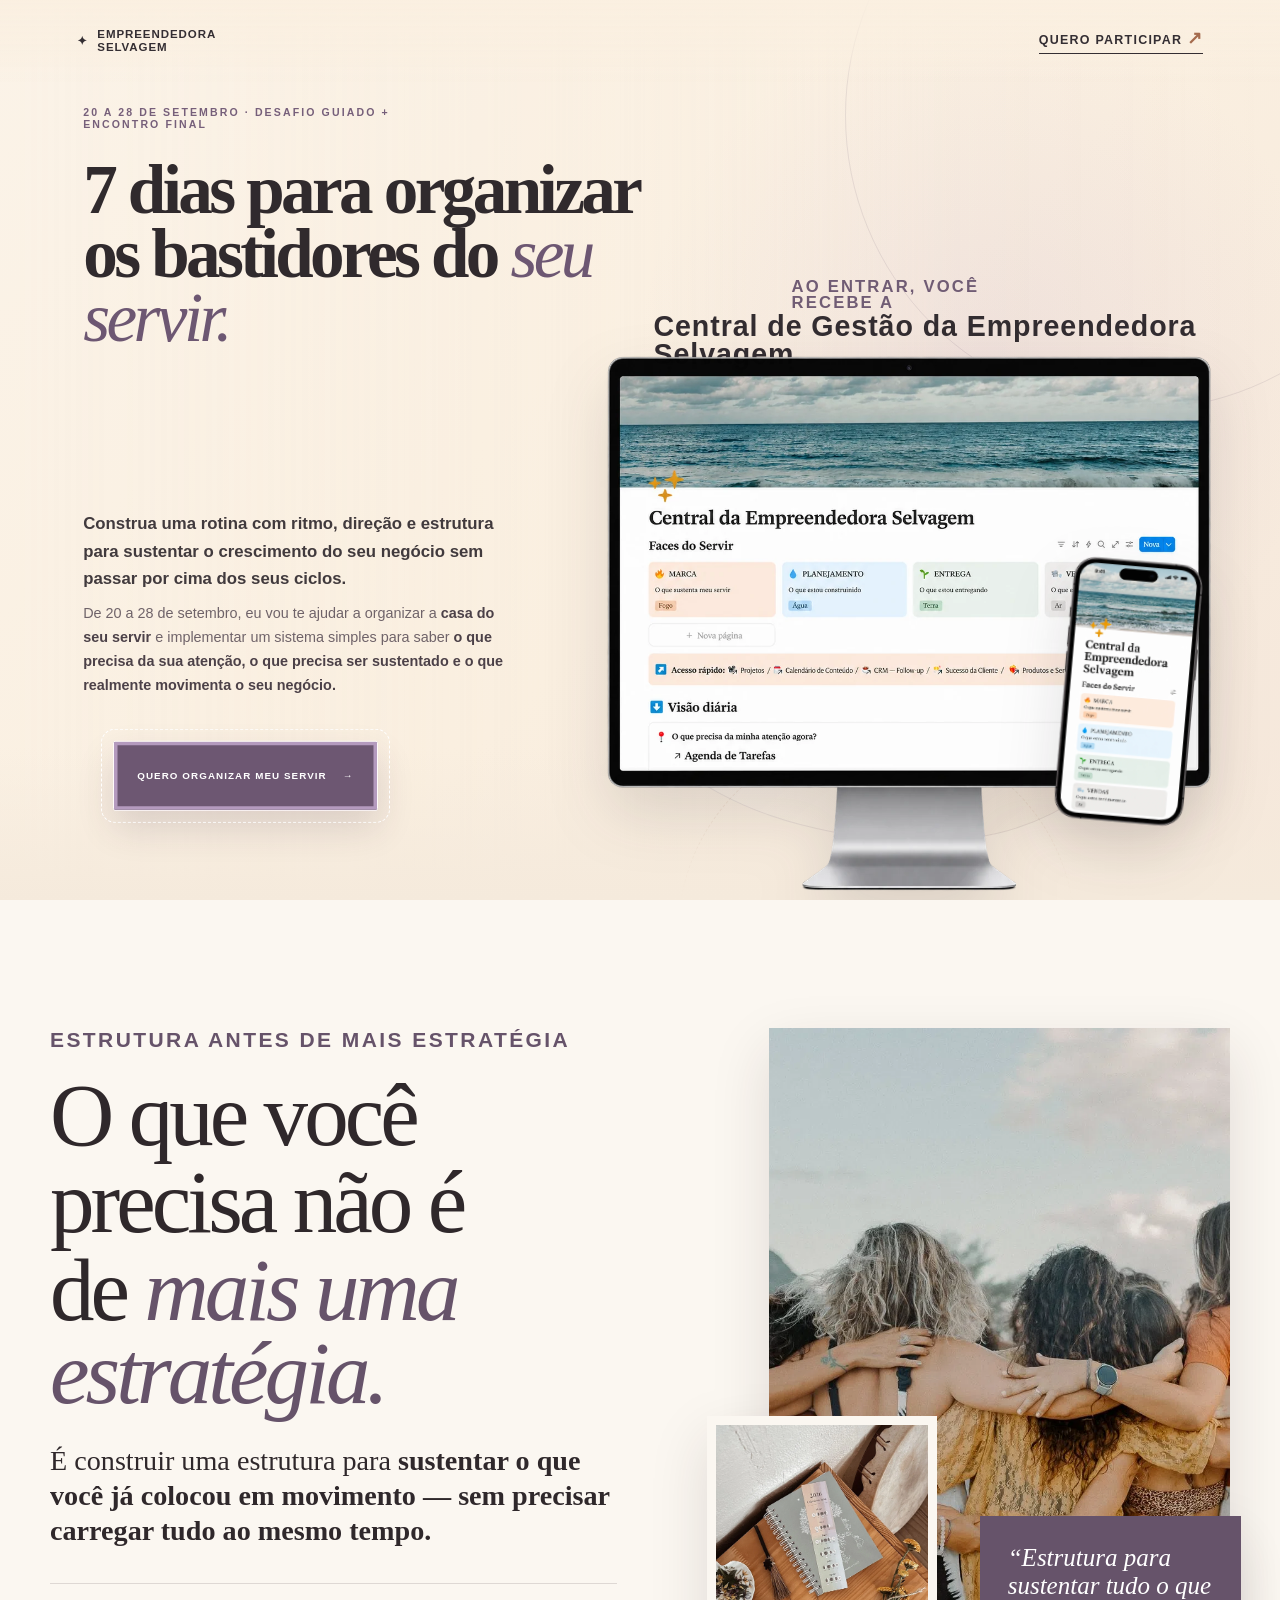
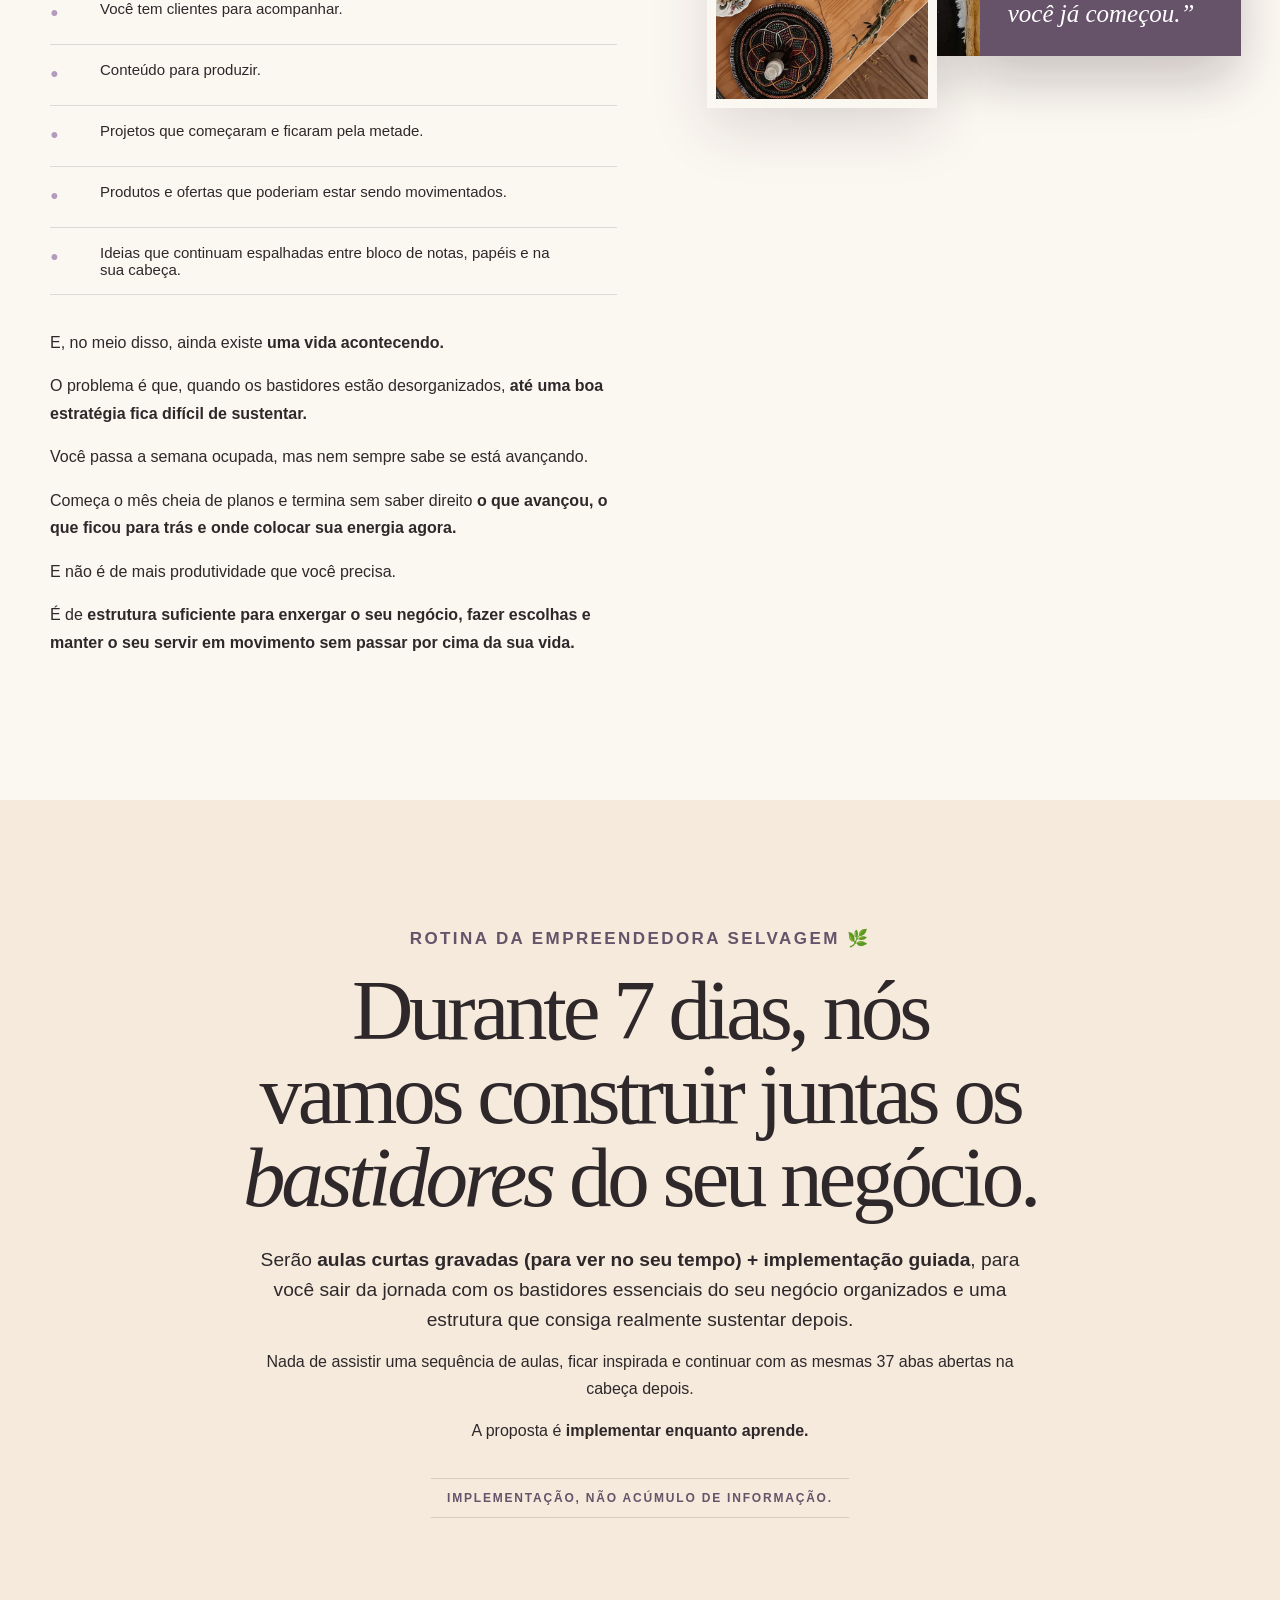
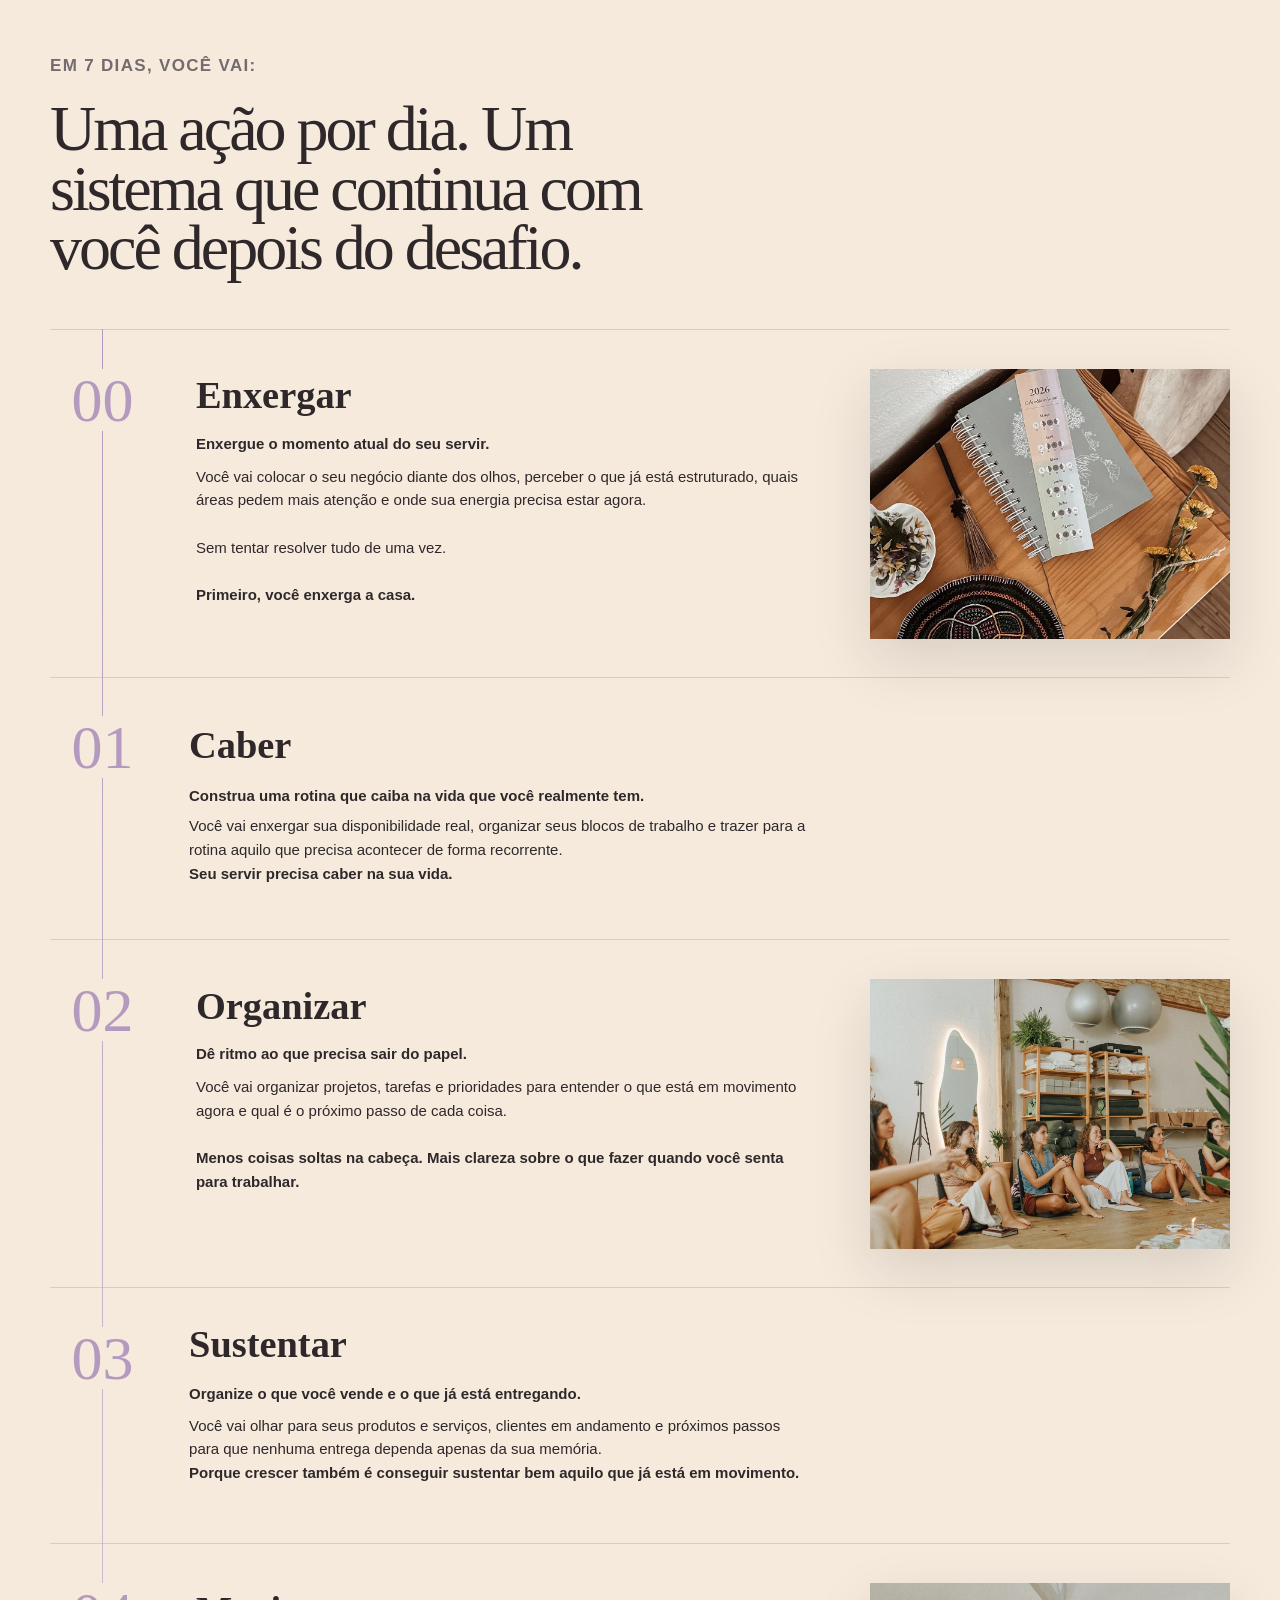
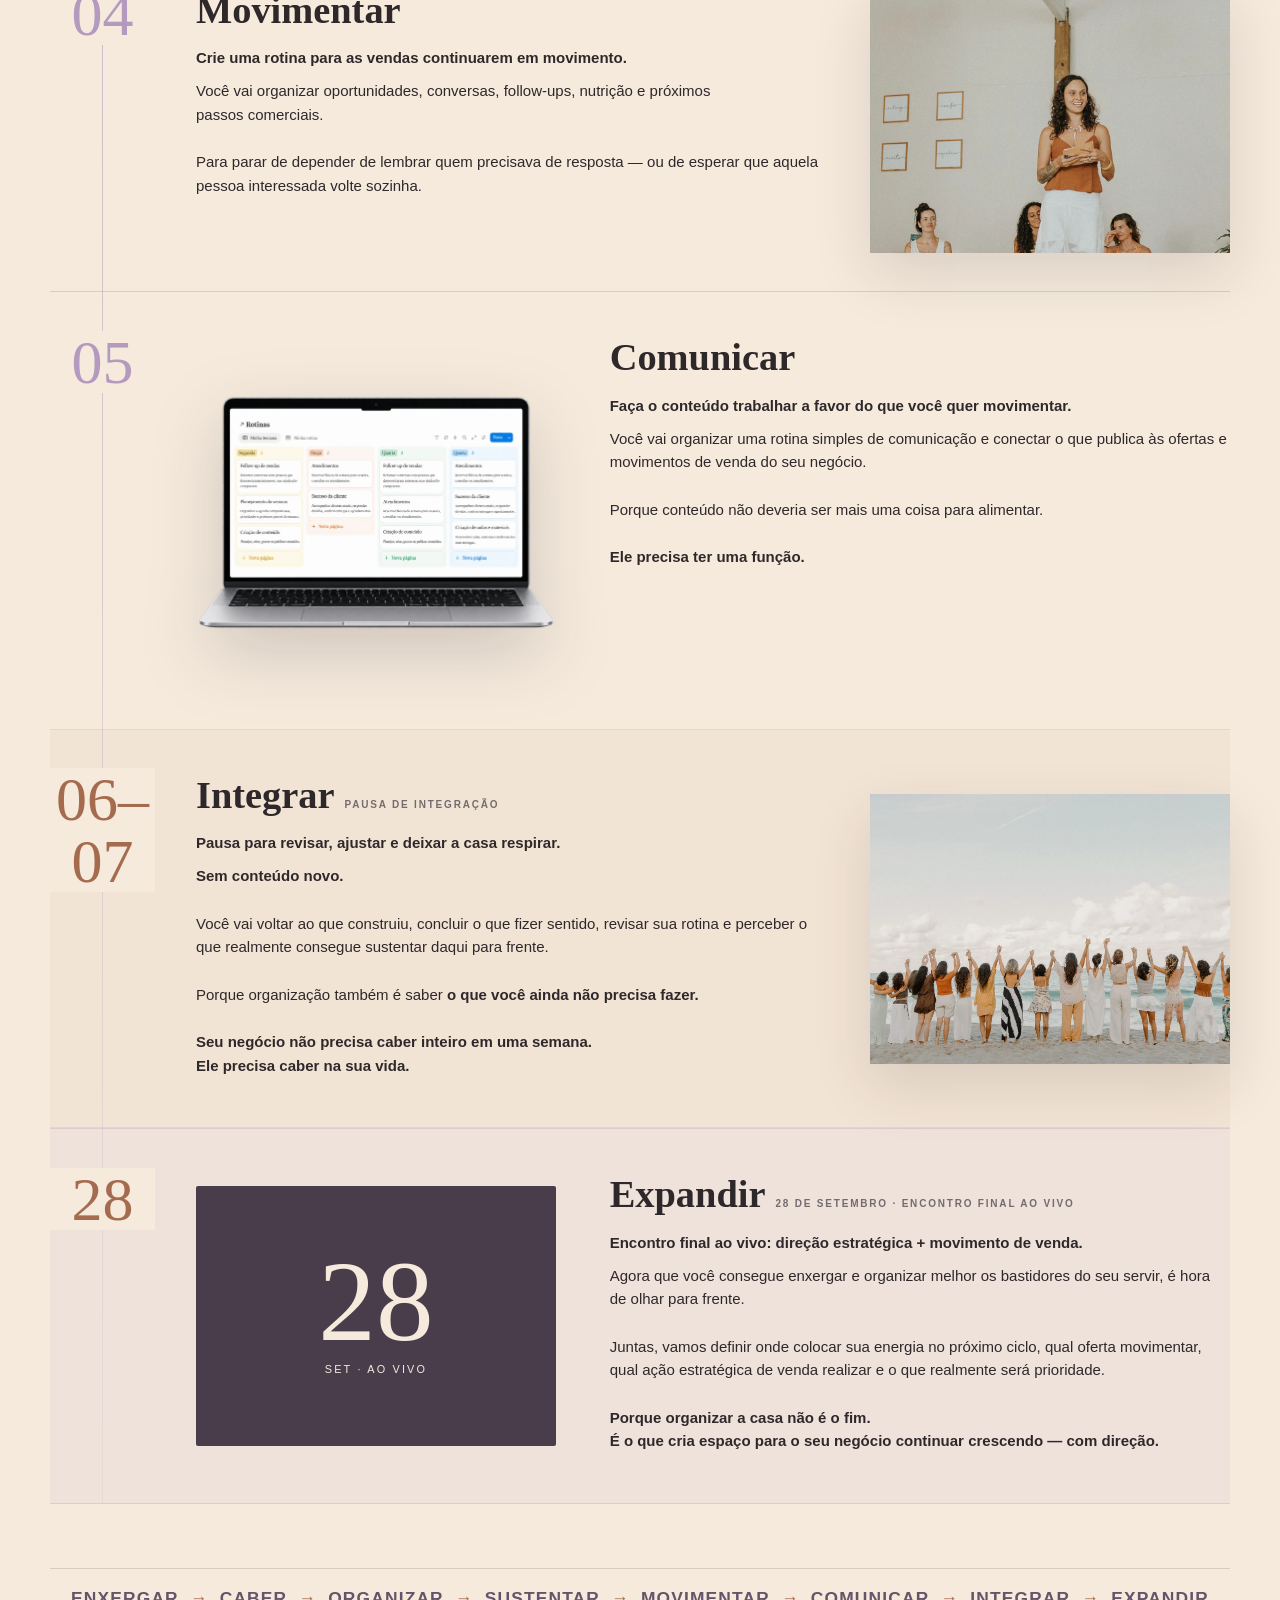
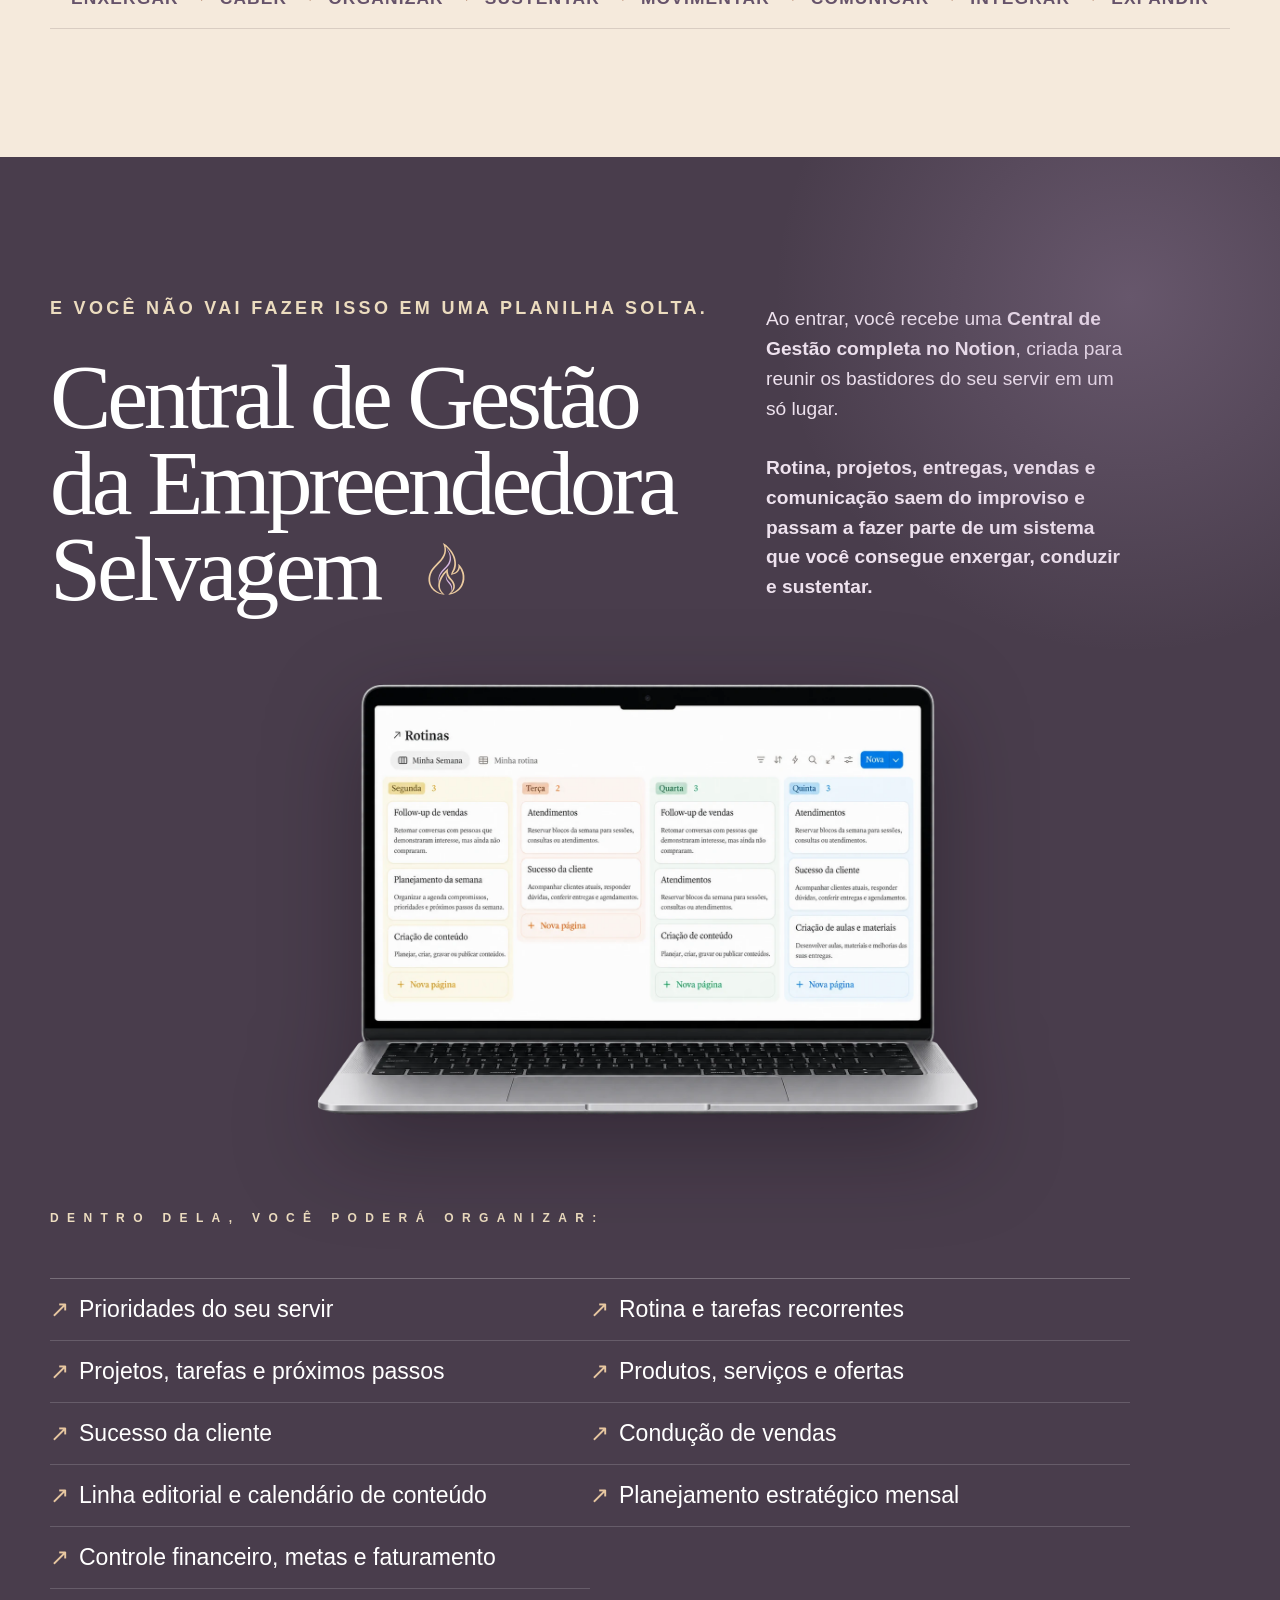
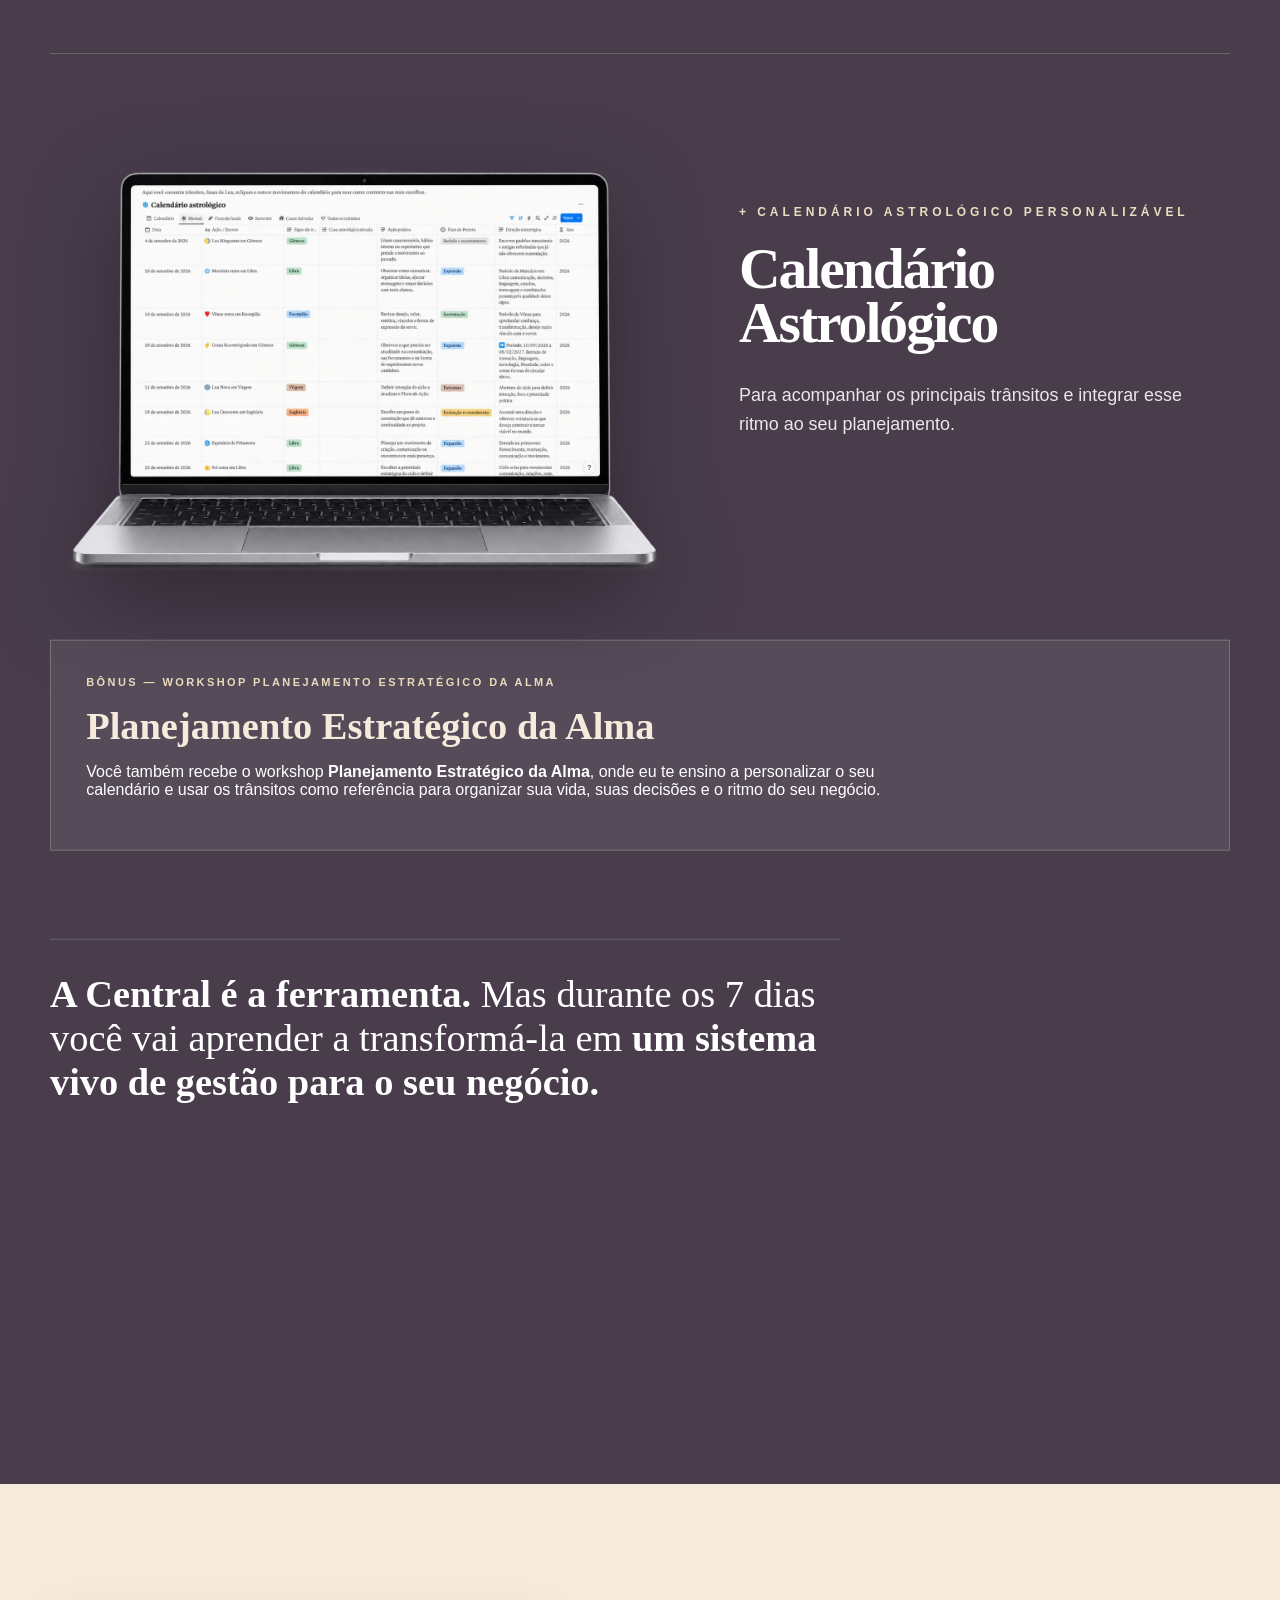
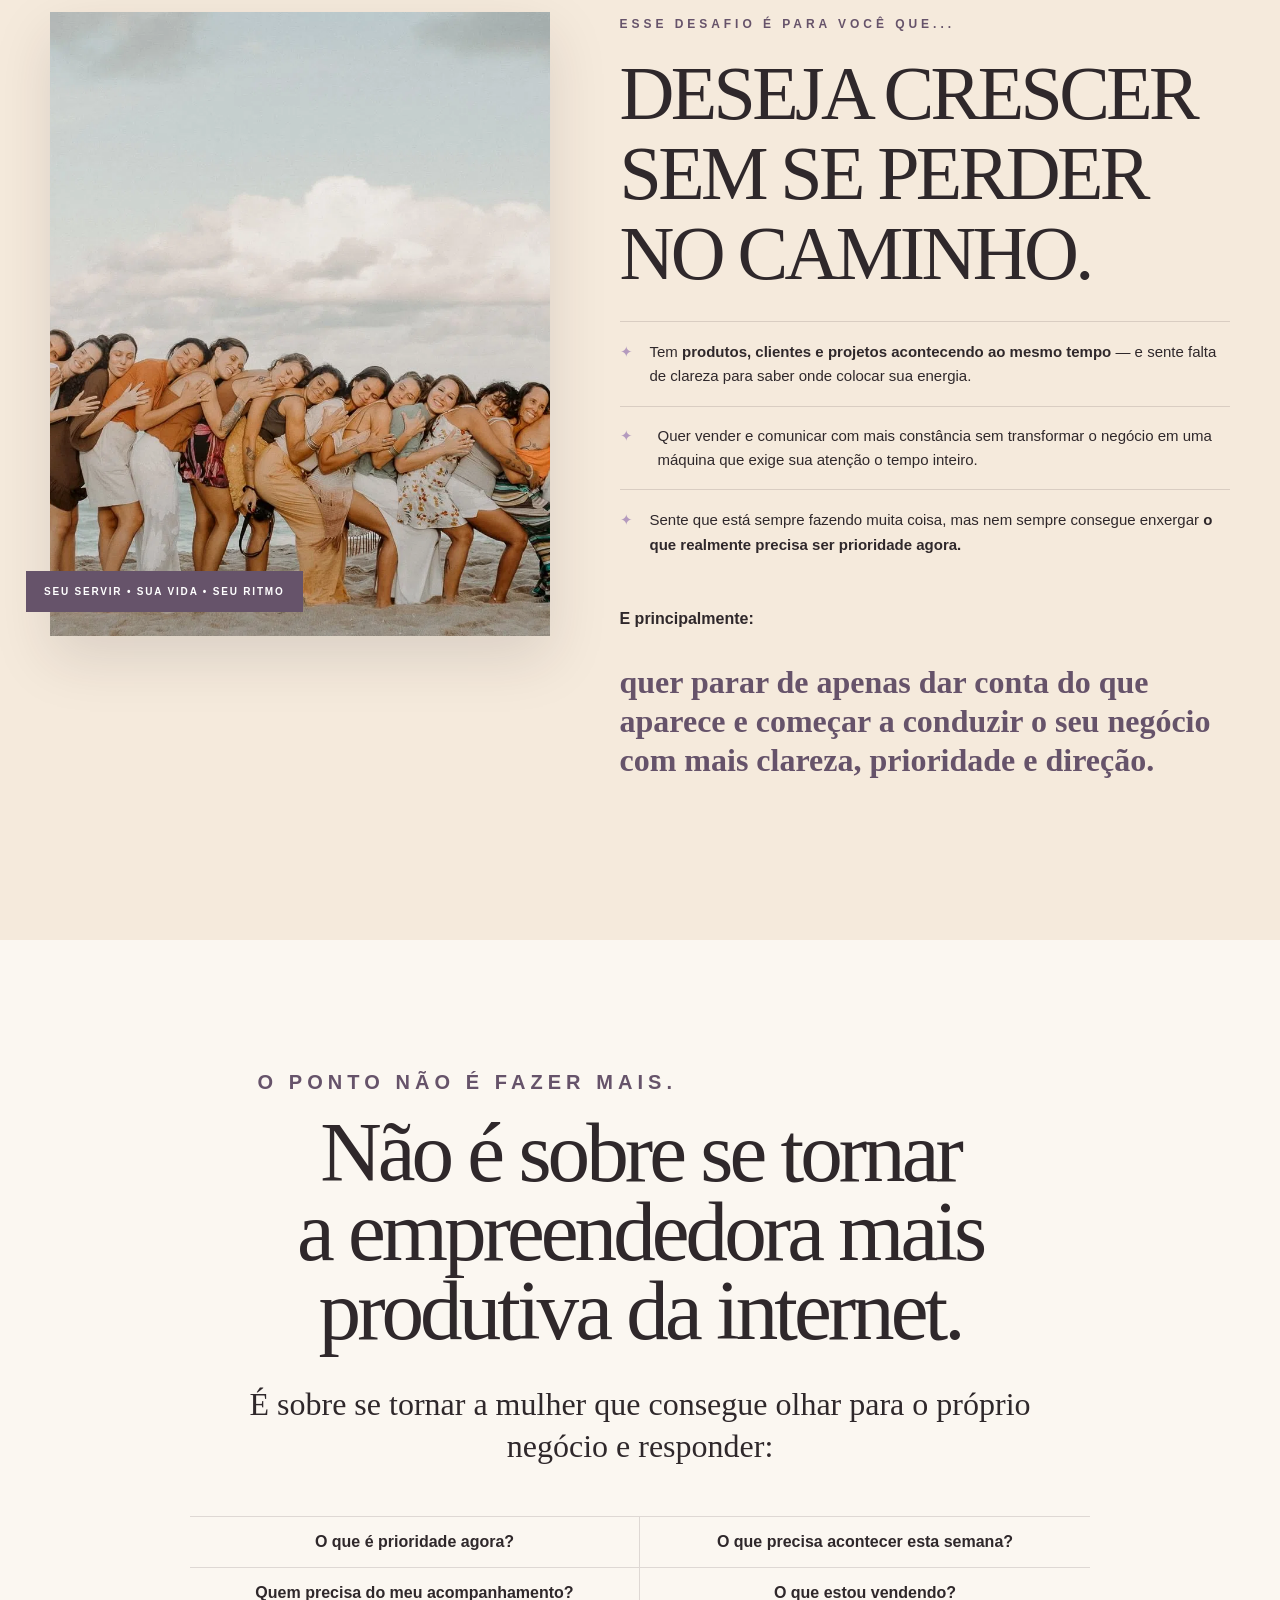
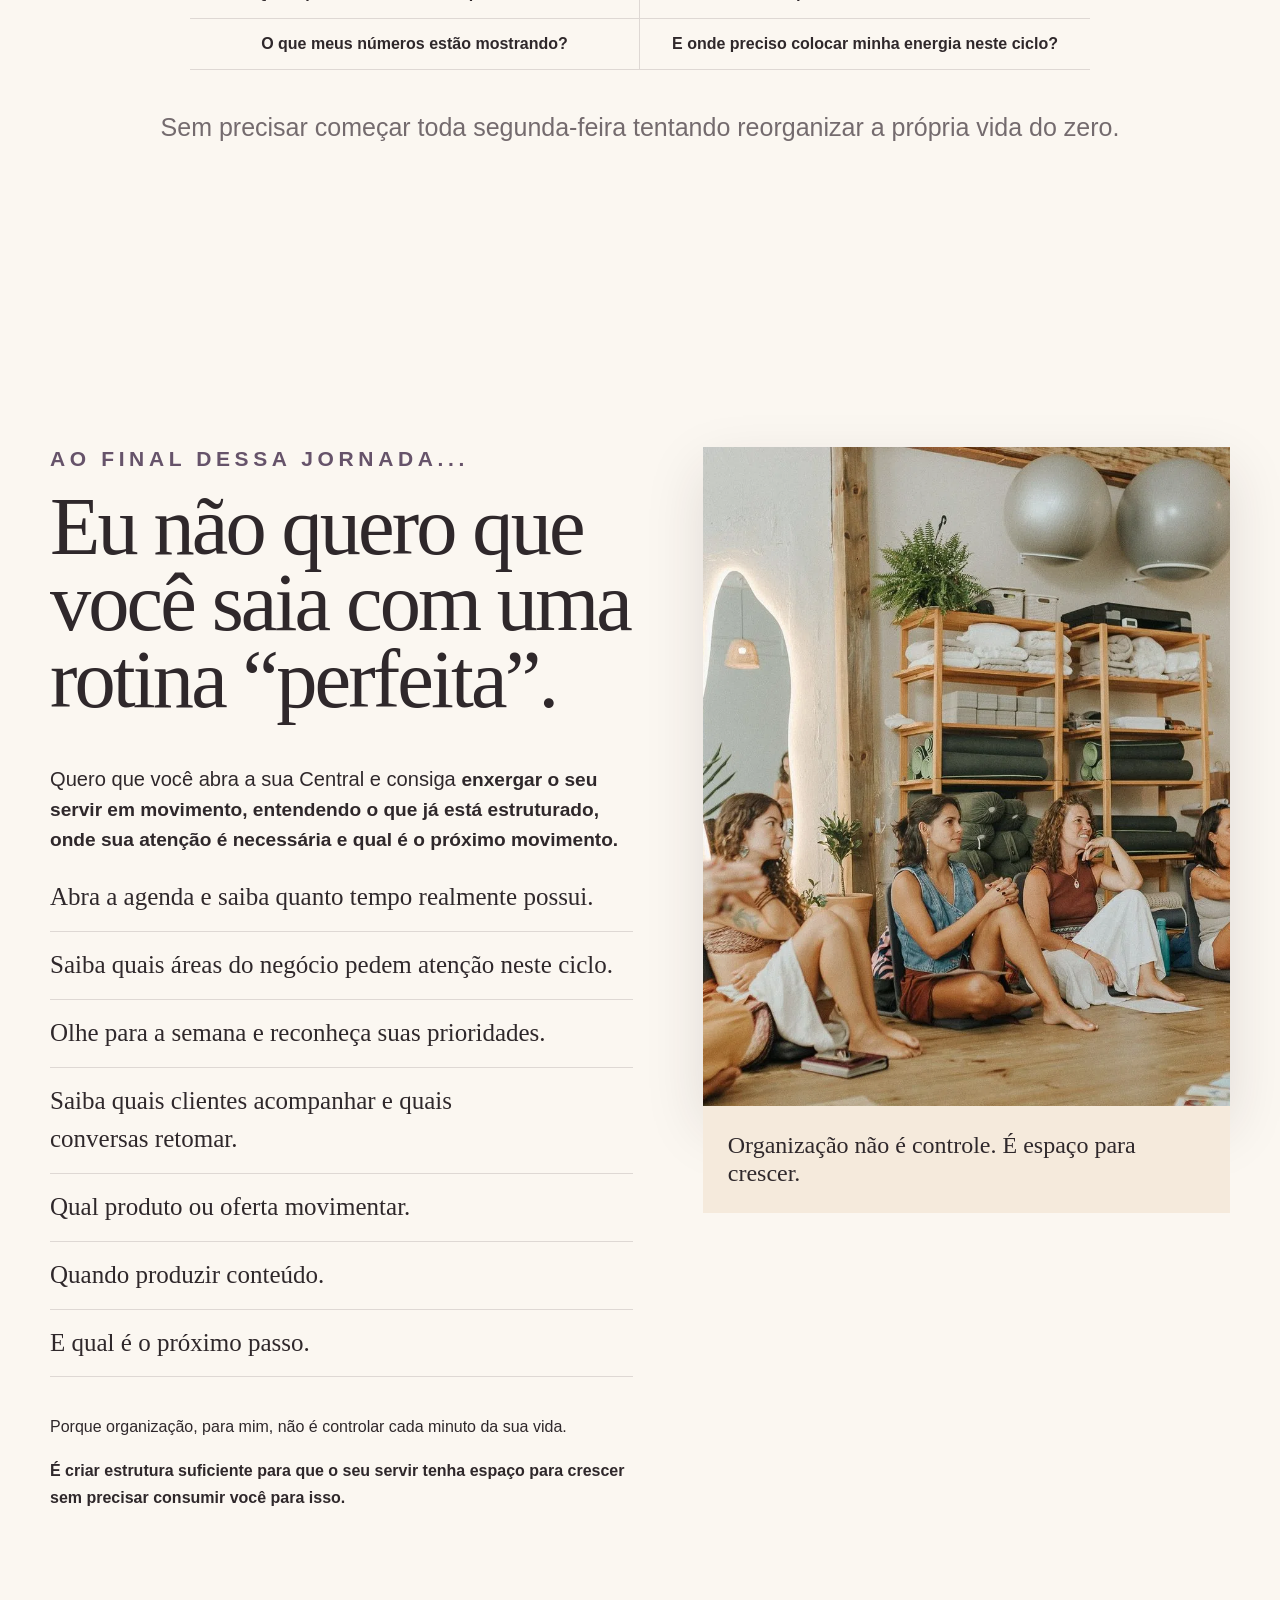
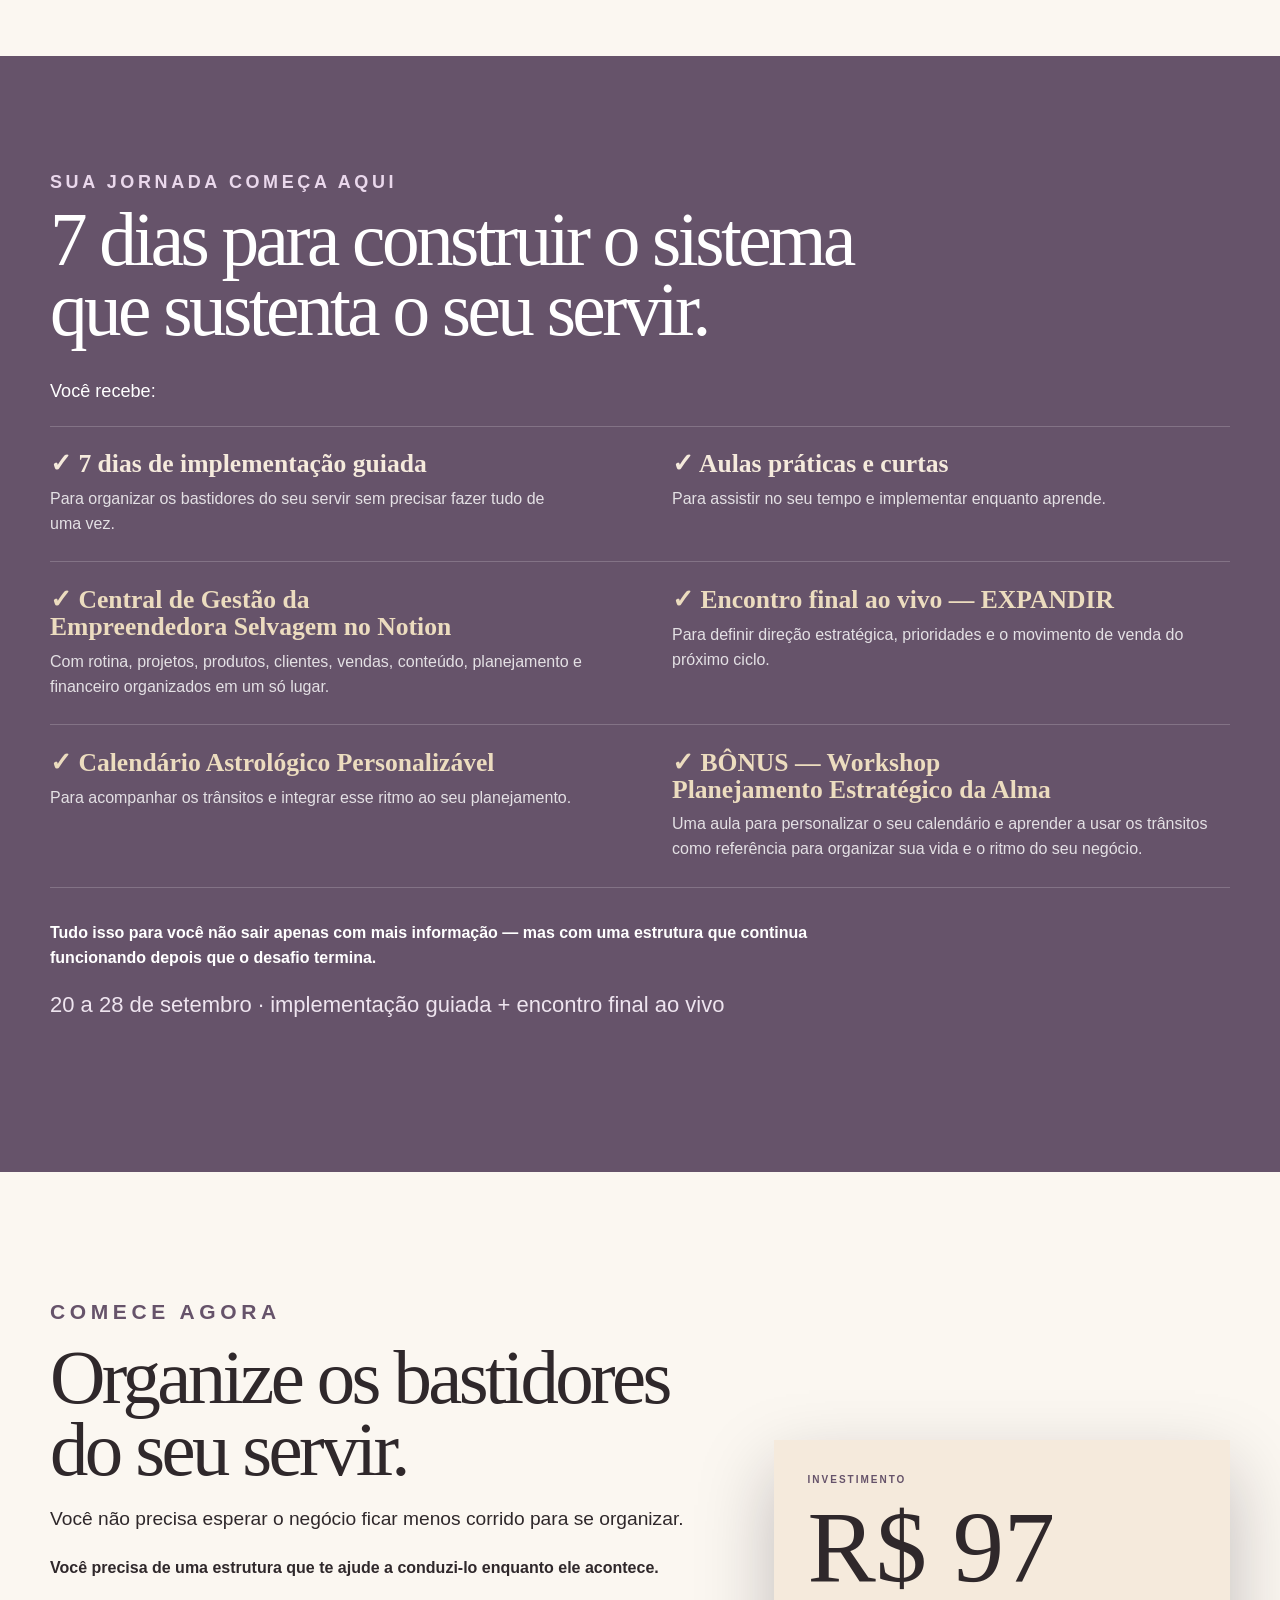
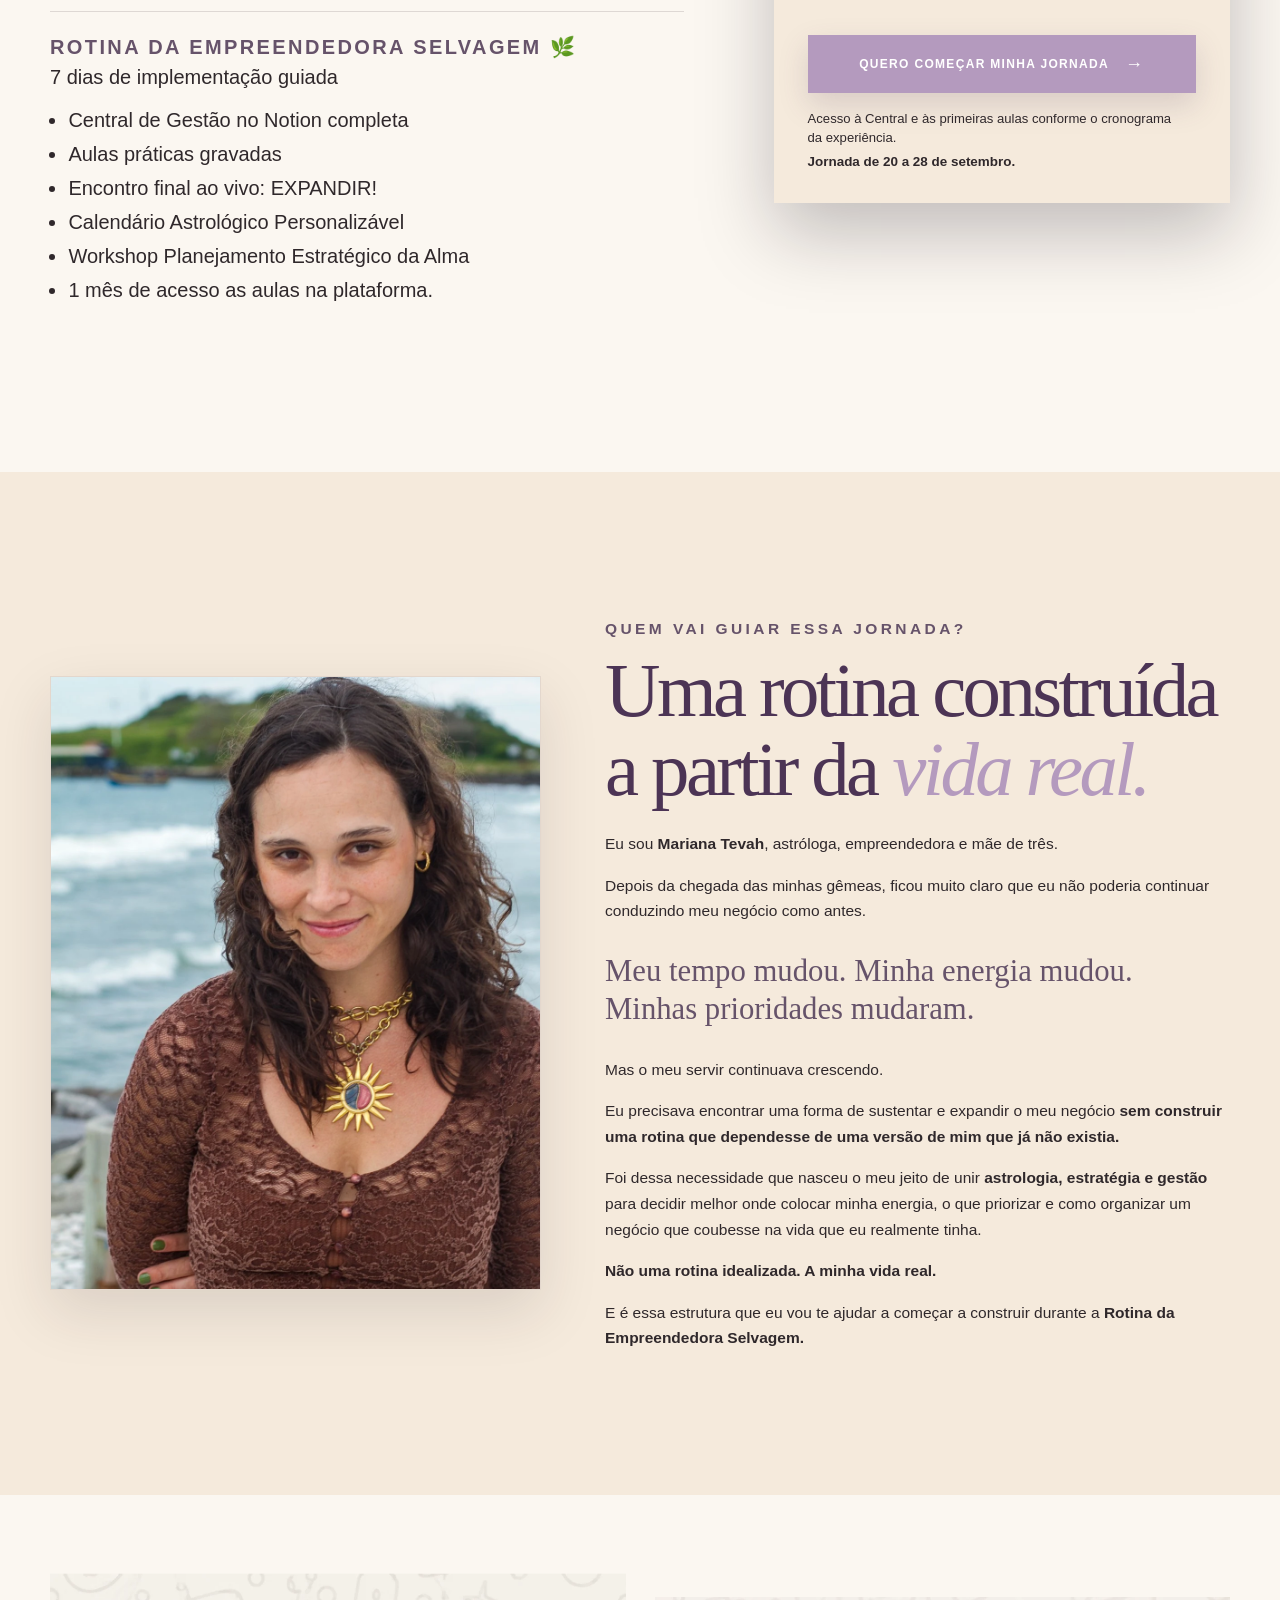
==== commit 151b29d5: "feat: adicionar favicon de estrela" ====
--- a/index.html
+++ b/index.html
@@ -6,19 +6,10 @@
 <meta content="#f5eadc" name="theme-color"/>
 <meta content="7 dias para organizar os bastidores do seu servir e construir uma rotina que caiba na sua vida." name="description"/>
 <title>Rotina da Empreendedora Selvagem | 7 dias para organizar seu servir</title>
+<link rel="icon" type="image/png" sizes="32x32" href="assets/favicon/favicon-32.png">
+<link rel="icon" type="image/png" sizes="48x48" href="assets/favicon/favicon-48.png">
+<link rel="apple-touch-icon" sizes="180x180" href="assets/favicon/favicon-180.png">
 <link rel="stylesheet" href="assets/css/style.css">
-<script>
-!function(f,b,e,v,n,t,s){if(f.fbq)return;n=f.fbq=function(){n.callMethod?
-n.callMethod.apply(n,arguments):n.queue.push(arguments)};if(!f._fbq)f._fbq=n;
-n.push=n;n.loaded=!0;n.version='2.0';n.queue=[];t=b.createElement(e);t.async=!0;
-t.src=v;s=b.getElementsByTagName(e)[0];s.parentNode.insertBefore(t,s)}
-(window,document,'script','https://connect.facebook.net/en_US/fbevents.js');
-
-fbq('init', '1551669599831665');
-fbq('track', 'PageView');
-</script>
-<script defer src="assets/js/meta-pixel.js"></script>
-<script defer src="assets/js/checkout-links.js"></script>
 <script
   defer
   src="https://api-stg.soberania.cloud/tracker.js"
@@ -40,7 +31,7 @@
 <div aria-hidden="true" class="progress" style="width: 94.3505%;"></div>
 <header class="hero-product-header">
 <a aria-label="Rotina da Empreendedora Selvagem" class="hero-product-brand" href="#topo">✦ <span>Empreendedora<br/>Selvagem</span></a>
-<a class="hero-product-header-link" href="https://pay.kiwify.com.br/Yyt1sTt?src=landing_rotina&utm_source=landing&utm_medium=organic&utm_campaign=rotina_selvagem_set2026&utm_content=header_offer" data-kiwify-checkout data-track-event="click_checkout" data-track-id="header_offer" data-meta-cta="header_offer">Quero participar <span>↗</span></a>
+<a class="hero-product-header-link" href="https://pay.kiwify.com.br/Yyt1sTt" target="_blank" rel="noopener noreferrer" data-track-event="click_cta" data-track-id="header_offer">Quero participar <span>↗</span></a>
 </header>
 <section aria-label="7 dias para organizar os bastidores do seu servir" class="hero hero-v2 hero-product" id="topo">
 <div aria-hidden="true" class="hero-product-orb hero-product-orb-a"></div>
@@ -51,7 +42,7 @@
 <h1 data-rwd-id="rwd-001" style="box-sizing: border-box !important;">7 dias para organizar os bastidores do <em>seu servir.</em></h1>
 <p class="hero-lead layout-offset" data-rwd-id="rwd-002"><strong>Construa uma rotina com ritmo, direção e estrutura para sustentar o crescimento do seu negócio sem passar por cima dos seus ciclos.</strong></p>
 <p class="hero-detail layout-offset" data-rwd-id="rwd-003">De 20 a 28 de setembro, eu vou te ajudar a organizar a <strong>casa do seu servir</strong> e implementar um sistema simples para saber <strong>o que precisa da sua atenção, o que precisa ser sustentado e o que realmente movimenta o seu negócio.</strong></p>
-<a class="button button-primary hero-product-cta layout-offset" data-rwd-id="rwd-004" href="#oferta" data-track-event="click_offer" data-track-id="hero_offer" data-meta-cta="hero_offer" style="box-sizing: border-box !important; border-width: 1px !important; border-style: double !important; border-color: rgb(255, 250, 250) !important; box-shadow: rgb(180, 154, 190) 0px 0px 0px 3.5px inset, rgba(67, 46, 71, 0.16) 0px 17px 36px 0px !important; outline-width: 1.17px !important; outline-style: dashed !important; outline-offset: 11px !important;">QUERO ORGANIZAR MEU SERVIR <span>→</span></a>
+<a class="button button-primary hero-product-cta layout-offset" data-rwd-id="rwd-004" href="https://pay.kiwify.com.br/Yyt1sTt" target="_blank" rel="noopener noreferrer" data-track-event="click_cta" data-track-id="hero_offer" style="box-sizing: border-box !important; border-width: 1px !important; border-style: double !important; border-color: rgb(255, 250, 250) !important; box-shadow: rgb(180, 154, 190) 0px 0px 0px 3.5px inset, rgba(67, 46, 71, 0.16) 0px 17px 36px 0px !important; outline-width: 1.17px !important; outline-style: dashed !important; outline-offset: 11px !important;">QUERO ORGANIZAR MEU SERVIR <span>→</span></a>
 <div aria-label="O que você recebe" class="hero-product-proof">
 <span>7 dias de implementação</span><span>Central de Gestão no Notion</span><span>aulas práticas</span><span>encontro final ao vivo</span>
 </div>
@@ -109,7 +100,7 @@
 <section class="section central" id="central"><div class="wrap" data-rwd-id="rwd-022" style="box-sizing: border-box !important;"><div class="central-head reveal is-visible"><div><p class="eyebrow light" data-rwd-id="rwd-023" style="font-size: 15px; box-sizing: border-box !important;"><span data-rwd-id="rwd-052" class="text-run">E VOCÊ NÃO VAI FAZER ISSO EM UMA PLANILHA SOLTA.</span></p><h2 class="display layout-offset" data-rwd-id="rwd-024"><span data-rwd-id="rwd-053" class="text-run">Central de Gestão da Empreendedora Selvagem </span><svg aria-hidden="true" class="asset-flame-svg" focusable="false" viewbox="0 0 1254 1254">
 <path class="asset-icon-primary" d="M 577 170 L 587 191 L 597 219 L 603 245 L 606 285 L 603 318 L 597 343 L 588 369 L 569 406 L 542 445 L 509 483 L 421 573 L 390 613 L 370 645 L 348 694 L 338 729 L 332 771 L 333 820 L 341 859 L 353 892 L 362 910 L 379 937 L 390 951 L 422 983 L 455 1007 L 477 1019 L 505 1031 L 533 1040 L 555 1045 L 607 1051 L 608 1050 L 600 1044 L 565 1007 L 553 990 L 541 967 L 533 945 L 529 925 L 528 881 L 532 854 L 539 827 L 549 800 L 565 767 L 597 717 L 635 671 L 642 709 L 649 728 L 660 750 L 680 778 L 715 816 L 735 843 L 748 870 L 754 893 L 755 920 L 753 934 L 746 957 L 736 977 L 720 1000 L 671 1052 L 683 1051 L 734 1041 L 770 1028 L 797 1015 L 817 1003 L 841 985 L 857 971 L 881 945 L 900 919 L 917 889 L 934 845 L 939 826 L 945 791 L 945 727 L 939 691 L 932 665 L 911 614 L 897 590 L 877 562 L 866 549 L 841 525 L 845 561 L 844 581 L 840 602 L 829 628 L 818 644 L 797 664 L 765 682 L 746 690 L 744 689 L 769 652 L 782 627 L 791 603 L 799 568 L 802 539 L 801 494 L 796 459 L 787 423 L 772 383 L 755 349 L 732 312 L 704 275 L 677 245 L 640 210 L 609 187 Z M 624 231 L 638 243 L 672 278 L 697 308 L 719 340 L 736 370 L 748 396 L 761 433 L 768 462 L 773 502 L 773 531 L 769 568 L 756 613 L 731 666 L 724 685 L 720 706 L 720 721 L 730 712 L 739 707 L 786 694 L 803 686 L 822 673 L 839 656 L 851 639 L 860 620 L 867 595 L 879 614 L 890 637 L 906 681 L 911 703 L 915 733 L 915 780 L 908 824 L 895 865 L 874 906 L 849 940 L 817 971 L 783 996 L 742 1018 L 714 1029 L 713 1028 L 732 1013 L 748 997 L 764 975 L 771 962 L 779 940 L 782 923 L 782 891 L 773 856 L 761 831 L 743 805 L 700 754 L 677 714 L 668 688 L 663 658 L 664 627 L 670 599 L 620 646 L 580 692 L 552 732 L 538 756 L 521 792 L 507 834 L 506 821 L 506 848 L 505 849 L 504 847 L 499 889 L 500 913 L 506 943 L 515 967 L 531 994 L 556 1021 L 578 1037 L 574 1038 L 526 1022 L 480 998 L 447 974 L 416 943 L 389 904 L 377 879 L 370 859 L 362 820 L 361 775 L 365 745 L 373 712 L 386 679 L 404 645 L 427 612 L 452 582 L 513 521 L 554 476 L 591 425 L 610 389 L 624 350 L 631 311 L 631 273 L 628 251 L 630 251 L 627 250 L 629 248 L 626 245 L 623 233 Z" fill-rule="evenodd"></path>
 <path class="asset-icon-accent flame-accent" d="M 634 700 L 629 729 L 629 760 L 631 773 L 638 797 L 644 810 L 658 832 L 688 868 L 704 891 L 715 914 L 721 934 L 723 949 L 723 963 L 721 976 L 715 997 L 705 1016 L 709 1012 L 718 998 L 726 982 L 732 965 L 736 945 L 736 926 L 734 913 L 727 891 L 718 873 L 705 854 L 663 804 L 648 779 L 643 768 L 636 743 L 633 716 Z M 629 249 L 646 273 L 668 313 L 679 338 L 687 362 L 693 389 L 695 408 L 694 441 L 690 464 L 680 494 L 668 518 L 656 537 L 626 574 L 599 601 L 564 640 L 547 662 L 534 682 L 522 705 L 515 721 L 506 749 L 500 785 L 500 817 L 505 848 L 506 810 L 512 776 L 522 745 L 539 710 L 563 676 L 580 656 L 642 594 L 673 559 L 688 537 L 700 514 L 710 487 L 711 479 L 714 471 L 717 447 L 716 412 L 711 385 L 703 360 L 688 328 L 672 302 L 653 276 Z" fill-rule="evenodd"></path>
-</svg></h2></div><p class="lead">Ao entrar, você recebe uma <strong>Central de Gestão completa no Notion</strong>, criada para reunir os bastidores do seu servir em um só lugar.<br/><br/><strong>Rotina, projetos, entregas, vendas e comunicação saem do improviso e passam a fazer parte de um sistema que você consegue enxergar, conduzir e sustentar.</strong></p></div><figure class="central-overview reveal delay-1 is-visible"><img alt="Central de Gestão da Empreendedora Selvagem em notebook" class="device-laptop layout-offset" data-rwd-id="rwd-025" src="assets/images/central-overview-notebook.webp" style="box-sizing: border-box !important; object-fit: contain;"/></figure><div class="central-modules"><div class="central-copy reveal is-visible"><p class="eyebrow light layout-offset" data-rwd-id="rwd-026" style="font-size: 38px;"><span data-rwd-id="rwd-054" class="text-run">Dentro dela, você poderá organizar:</span></p><div class="module-list"><div style="font-size: 23px;">Prioridades do seu servir</div><div style="font-size: 23px;">Rotina e tarefas recorrentes</div><div style="font-size: 23px;">Projetos, tarefas e próximos passos</div><div style="font-size: 23px;">Produtos, serviços e ofertas</div><div style="font-size: 23px;">Sucesso da cliente</div><div style="font-size: 23px;">Condução de vendas</div><div style="font-size: 23px;">Linha editorial e calendário de conteúdo</div><div style="font-size: 23px;">Planejamento estratégico mensal</div><div style="font-size: 23px;">Controle financeiro, metas e faturamento</div></div></div></div><div class="central-showcase"><article aria-labelledby="central-planejamento-title" class="central-feature central-feature-tablet reveal is-visible"><div class="central-feature-device"><img alt="Rotinas da Central de Gestão da Empreendedora Selvagem em notebook" class="device-tablet" src="assets/images/central-rotinas-notebook.webp"/></div><div class="central-feature-copy"><p class="eyebrow light layout-offset" data-rwd-id="rwd-027" style="font-size: 18px;"><span data-rwd-id="rwd-055" class="text-run">+ CALENDÁRIO ASTROLÓGICO PERSONALIZÁVEL</span></p><h3 class="layout-offset" data-rwd-id="rwd-028" id="central-planejamento-title">Calendário Astrológico</h3><p class="layout-offset" data-rwd-id="rwd-029">Para acompanhar os principais trânsitos e integrar esse ritmo ao seu planejamento.</p></div></article></div><div class="central-bonus reveal is-visible layout-offset bonus-card-surface" data-rwd-id="rwd-030"><p class="eyebrow light">BÔNUS — Workshop Planejamento Estratégico da Alma</p><h3>Planejamento Estratégico da Alma</h3><p>Você também recebe o workshop <strong>Planejamento Estratégico da Alma</strong>, onde eu te ensino a personalizar o seu calendário e usar os trânsitos como referência para organizar sua vida, suas decisões e o ritmo do seu negócio.</p></div><p class="central-bridge reveal is-visible layout-offset" data-rwd-id="rwd-031"><strong>A Central é a ferramenta.</strong> Mas durante os 7 dias você vai aprender a transformá-la em <strong>um sistema vivo de gestão para o seu negócio.</strong></p></div></section>
+</svg></h2></div><p class="lead">Ao entrar, você recebe uma <strong>Central de Gestão completa no Notion</strong>, criada para reunir os bastidores do seu servir em um só lugar.<br/><br/><strong>Rotina, projetos, entregas, vendas e comunicação saem do improviso e passam a fazer parte de um sistema que você consegue enxergar, conduzir e sustentar.</strong></p></div><figure class="central-overview reveal delay-1 is-visible"><img alt="Visão de rotinas da Central de Gestão da Empreendedora Selvagem em notebook" class="device-laptop layout-offset" data-rwd-id="rwd-025" src="assets/images/jornada-rotinas-notebook.webp" style="box-sizing: border-box !important; object-fit: contain;"/></figure><div class="central-modules"><div class="central-copy reveal is-visible"><p class="eyebrow light layout-offset" data-rwd-id="rwd-026" style="font-size: 38px;"><span data-rwd-id="rwd-054" class="text-run">Dentro dela, você poderá organizar:</span></p><div class="module-list"><div style="font-size: 23px;">Prioridades do seu servir</div><div style="font-size: 23px;">Rotina e tarefas recorrentes</div><div style="font-size: 23px;">Projetos, tarefas e próximos passos</div><div style="font-size: 23px;">Produtos, serviços e ofertas</div><div style="font-size: 23px;">Sucesso da cliente</div><div style="font-size: 23px;">Condução de vendas</div><div style="font-size: 23px;">Linha editorial e calendário de conteúdo</div><div style="font-size: 23px;">Planejamento estratégico mensal</div><div style="font-size: 23px;">Controle financeiro, metas e faturamento</div></div></div></div><div class="central-showcase"><article aria-labelledby="central-planejamento-title" class="central-feature central-feature-tablet reveal is-visible"><div class="central-feature-device"><img alt="Calendário astrológico da Central de Gestão da Empreendedora Selvagem em notebook" class="device-tablet" src="assets/images/calendario-astrologico-notebook.webp"/></div><div class="central-feature-copy"><p class="eyebrow light layout-offset" data-rwd-id="rwd-027" style="font-size: 18px;"><span data-rwd-id="rwd-055" class="text-run">+ CALENDÁRIO ASTROLÓGICO PERSONALIZÁVEL</span></p><h3 class="layout-offset" data-rwd-id="rwd-028" id="central-planejamento-title">Calendário Astrológico</h3><p class="layout-offset" data-rwd-id="rwd-029">Para acompanhar os principais trânsitos e integrar esse ritmo ao seu planejamento.</p></div></article></div><div class="central-bonus reveal is-visible layout-offset bonus-card-surface" data-rwd-id="rwd-030"><p class="eyebrow light">BÔNUS — Workshop Planejamento Estratégico da Alma</p><h3>Planejamento Estratégico da Alma</h3><p>Você também recebe o workshop <strong>Planejamento Estratégico da Alma</strong>, onde eu te ensino a personalizar o seu calendário e usar os trânsitos como referência para organizar sua vida, suas decisões e o ritmo do seu negócio.</p></div><p class="central-bridge reveal is-visible layout-offset" data-rwd-id="rwd-031"><strong>A Central é a ferramenta.</strong> Mas durante os 7 dias você vai aprender a transformá-la em <strong>um sistema vivo de gestão para o seu negócio.</strong></p></div></section>
 <section class="section audience">
 <div class="wrap audience-grid">
 <div class="audience-photo reveal is-visible"><img alt="Grupo de mulheres reunidas" src="assets/images/publico-grupo.webp"/><span></span></div>
@@ -196,7 +187,7 @@
 <div class="price-card investment-card reveal delay-1 is-visible">
 <div class="price-label">INVESTIMENTO</div>
 <div class="price">R$ 97</div>
-<a class="button primary" href="https://pay.kiwify.com.br/Yyt1sTt?src=landing_rotina&utm_source=landing&utm_medium=organic&utm_campaign=rotina_selvagem_set2026&utm_content=investment_start" data-kiwify-checkout data-track-event="click_checkout" data-track-id="investment_start" data-meta-cta="investment_start">QUERO COMEÇAR MINHA JORNADA <span class="arrow">→</span></a>
+<a class="button primary" href="https://pay.kiwify.com.br/Yyt1sTt" target="_blank" rel="noopener noreferrer" data-track-event="click_cta" data-track-id="investment_start">QUERO COMEÇAR MINHA JORNADA <span class="arrow">→</span></a>
 <p class="investment-access">Acesso à Central e às primeiras aulas conforme o cronograma da experiência.</p>
 <p class="investment-date"><strong>Jornada de 20 a 28 de setembro.</strong></p>
 </div>
@@ -234,19 +225,9 @@
 <section class="section final"><div class="wrap reveal is-visible"><div class="final-rose"><svg aria-hidden="true" class="asset-flower-svg" focusable="false" viewbox="0 0 1254 1254">
 <path class="asset-icon-primary" d="M 627 68 L 610 96 L 566 145 L 547 169 L 530 196 L 521 215 L 510 248 L 506 270 L 504 292 L 504 312 L 506 328 L 505 335 L 495 322 L 474 301 L 454 285 L 426 268 L 398 256 L 352 245 L 333 243 L 265 241 L 247 238 L 223 231 L 229 247 L 234 272 L 238 338 L 242 367 L 253 405 L 265 431 L 281 456 L 298 477 L 322 500 L 277 500 L 259 502 L 231 508 L 206 517 L 180 531 L 164 542 L 137 565 L 99 602 L 70 622 L 72 625 L 85 633 L 106 650 L 157 701 L 175 715 L 196 728 L 215 737 L 253 748 L 279 751 L 321 750 L 292 778 L 280 793 L 260 826 L 250 850 L 244 869 L 239 894 L 234 974 L 231 992 L 224 1017 L 247 1010 L 266 1007 L 349 1003 L 367 1000 L 399 991 L 432 976 L 461 957 L 479 942 L 505 914 L 505 964 L 507 980 L 513 1006 L 524 1035 L 534 1054 L 549 1076 L 570 1101 L 608 1141 L 626 1169 L 628 1169 L 640 1149 L 651 1135 L 704 1077 L 717 1058 L 730 1034 L 740 1008 L 746 984 L 749 959 L 749 916 L 777 945 L 797 961 L 824 978 L 853 991 L 896 1002 L 994 1008 L 1014 1012 L 1029 1017 L 1021 989 L 1019 976 L 1015 907 L 1012 886 L 1000 844 L 988 818 L 975 797 L 960 778 L 930 750 L 974 751 L 1003 747 L 1025 741 L 1054 729 L 1091 705 L 1108 690 L 1149 648 L 1183 623 L 1166 613 L 1147 599 L 1107 560 L 1088 544 L 1071 532 L 1043 517 L 1010 506 L 989 502 L 930 501 L 948 485 L 970 460 L 989 430 L 1001 403 L 1012 361 L 1015 337 L 1019 272 L 1022 255 L 1029 231 L 1010 237 L 987 241 L 933 242 L 900 245 L 883 248 L 852 257 L 822 271 L 796 288 L 777 304 L 749 334 L 749 285 L 746 261 L 740 236 L 731 212 L 720 190 L 703 164 L 649 102 Z M 627 94 L 644 124 L 688 180 L 704 205 L 722 247 L 730 287 L 730 328 L 722 369 L 706 410 L 676 465 L 670 479 L 665 497 L 664 517 L 668 532 L 679 538 L 681 514 L 689 485 L 733 393 L 757 354 L 771 337 L 790 318 L 806 305 L 828 291 L 854 279 L 872 273 L 912 265 L 976 260 L 995 256 L 1007 251 L 1009 252 L 1004 264 L 998 290 L 992 346 L 982 391 L 975 410 L 963 434 L 943 462 L 927 479 L 913 491 L 883 511 L 764 569 L 739 575 L 716 575 L 721 586 L 723 588 L 735 591 L 756 591 L 780 584 L 837 552 L 884 531 L 924 521 L 941 519 L 968 519 L 991 522 L 1022 531 L 1045 542 L 1078 564 L 1130 608 L 1157 624 L 1129 642 L 1077 688 L 1053 705 L 1028 718 L 1012 724 L 975 732 L 934 732 L 905 727 L 876 718 L 848 706 L 799 679 L 775 668 L 749 662 L 731 663 L 722 666 L 716 679 L 732 678 L 755 682 L 784 693 L 809 706 L 848 723 L 886 742 L 906 755 L 922 768 L 941 787 L 955 805 L 969 828 L 986 871 L 993 907 L 1000 968 L 1003 981 L 1009 996 L 1007 997 L 998 993 L 976 988 L 909 982 L 867 973 L 843 964 L 825 955 L 807 944 L 789 930 L 774 916 L 757 896 L 733 858 L 689 767 L 681 739 L 679 714 L 668 720 L 664 736 L 666 759 L 673 780 L 708 845 L 720 875 L 727 902 L 730 921 L 730 957 L 723 993 L 713 1020 L 705 1036 L 681 1071 L 645 1114 L 627 1143 L 608 1113 L 568 1065 L 550 1038 L 538 1014 L 530 991 L 524 959 L 524 919 L 534 874 L 547 842 L 581 780 L 588 760 L 590 748 L 590 734 L 588 724 L 585 719 L 575 714 L 573 739 L 569 756 L 561 776 L 523 853 L 511 874 L 497 894 L 480 914 L 463 930 L 425 956 L 399 968 L 378 975 L 342 982 L 275 988 L 260 991 L 245 997 L 243 996 L 248 985 L 254 960 L 259 908 L 268 866 L 277 841 L 285 825 L 300 801 L 312 786 L 330 768 L 349 753 L 389 730 L 491 684 L 521 678 L 537 679 L 538 678 L 531 666 L 515 662 L 504 662 L 483 666 L 469 671 L 392 711 L 350 726 L 318 732 L 277 732 L 245 726 L 219 716 L 202 707 L 167 681 L 126 643 L 108 630 L 95 623 L 122 605 L 170 565 L 199 545 L 225 532 L 239 527 L 278 519 L 318 519 L 350 525 L 395 541 L 428 558 L 452 573 L 479 586 L 498 591 L 519 591 L 530 588 L 538 575 L 515 575 L 487 568 L 428 538 L 384 518 L 361 505 L 341 491 L 329 481 L 309 460 L 290 433 L 272 394 L 262 353 L 253 280 L 244 252 L 245 251 L 261 257 L 278 260 L 347 266 L 381 273 L 409 283 L 429 293 L 464 318 L 483 337 L 496 353 L 518 388 L 566 489 L 573 515 L 575 538 L 586 532 L 588 528 L 590 517 L 588 493 L 577 463 L 559 432 L 543 400 L 531 367 L 523 322 L 524 284 L 532 246 L 540 225 L 551 203 L 566 180 L 608 127 L 618 112 Z" fill-rule="evenodd"></path>
 <path class="asset-icon-accent" d="M 627 840 L 624 855 L 622 888 L 621 889 L 621 909 L 620 910 L 621 1000 L 622 1001 L 624 1059 L 625 1060 L 627 1098 L 630 1034 L 631 1033 L 633 955 L 634 954 L 633 897 L 632 896 L 630 859 Z M 785 784 L 821 825 L 873 877 L 928 928 L 973 967 L 948 939 L 849 836 L 818 808 L 795 790 Z M 467 784 L 436 807 L 406 834 L 288 957 L 280 967 L 313 939 L 382 875 L 433 824 L 462 792 Z M 623 729 L 623 799 L 614 806 L 612 816 L 613 820 L 618 826 L 629 829 L 633 828 L 639 823 L 642 813 L 639 805 L 631 800 L 631 731 L 630 729 Z M 702 696 L 698 700 L 698 702 L 753 757 L 752 769 L 755 775 L 761 779 L 771 779 L 776 776 L 781 767 L 781 762 L 779 757 L 770 750 L 761 751 L 757 750 L 717 709 Z M 551 695 L 549 695 L 494 750 L 482 749 L 473 756 L 472 769 L 478 776 L 482 778 L 491 778 L 498 773 L 501 767 L 500 755 L 555 701 L 555 699 Z M 841 623 L 835 614 L 831 612 L 822 612 L 814 618 L 812 623 L 730 623 L 729 630 L 811 630 L 818 639 L 822 641 L 831 641 L 839 635 L 841 631 Z M 412 621 L 412 632 L 421 641 L 431 641 L 437 637 L 439 633 L 443 630 L 523 630 L 523 623 L 441 623 L 437 616 L 431 612 L 421 612 Z M 854 627 L 890 629 L 891 628 L 922 627 L 923 626 L 935 626 L 975 622 L 991 622 L 992 621 L 1051 621 L 1052 622 L 1078 622 L 1079 623 L 1105 624 L 1066 617 L 1027 612 L 977 610 L 976 611 L 957 611 L 929 614 L 923 616 L 911 617 Z M 147 624 L 195 622 L 196 621 L 261 621 L 262 622 L 280 622 L 318 626 L 366 628 L 367 629 L 382 629 L 398 627 L 316 613 L 296 611 L 275 611 L 274 610 L 225 612 L 198 615 Z M 613 533 L 594 538 L 579 545 L 565 555 L 551 570 L 541 587 L 535 604 L 533 614 L 533 639 L 536 653 L 543 670 L 557 690 L 569 701 L 585 711 L 600 717 L 613 720 L 641 720 L 659 715 L 679 705 L 687 699 L 703 682 L 712 667 L 719 646 L 721 630 L 720 613 L 714 591 L 705 574 L 700 567 L 682 550 L 662 539 L 646 534 L 626 532 Z M 618 544 L 635 544 L 647 546 L 661 551 L 676 560 L 688 571 L 697 583 L 704 597 L 709 619 L 709 636 L 706 651 L 700 665 L 689 681 L 681 689 L 667 699 L 651 706 L 635 709 L 618 709 L 603 706 L 585 698 L 575 691 L 562 678 L 555 668 L 547 650 L 544 634 L 544 619 L 547 603 L 556 583 L 570 566 L 583 556 L 599 548 Z M 773 471 L 765 470 L 758 473 L 755 476 L 753 481 L 753 489 L 755 492 L 754 494 L 697 551 L 701 555 L 703 555 L 731 528 L 760 498 L 772 499 L 779 494 L 782 488 L 782 483 L 780 477 Z M 476 474 L 471 484 L 473 493 L 480 499 L 484 500 L 494 499 L 551 556 L 556 551 L 499 494 L 501 483 L 498 476 L 495 473 L 488 470 L 484 470 Z M 624 418 L 615 423 L 612 430 L 612 434 L 615 441 L 623 447 L 623 522 L 631 523 L 631 458 L 630 453 L 631 447 L 636 444 L 641 437 L 641 428 L 640 425 L 635 420 L 630 418 Z M 973 286 L 938 315 L 874 374 L 804 446 L 786 468 L 800 459 L 844 421 Z M 279 285 L 357 368 L 411 423 L 439 448 L 443 450 L 458 463 L 467 468 L 463 462 L 433 429 L 381 376 L 314 314 Z M 627 143 L 625 183 L 624 184 L 623 225 L 622 226 L 621 277 L 620 278 L 620 345 L 621 346 L 623 383 L 627 408 L 631 379 L 632 353 L 633 352 L 633 329 L 634 328 L 633 261 L 632 260 L 631 212 L 630 211 Z" fill-rule="evenodd"></path>
-</svg></div><p class="eyebrow light">ROTINA DA EMPREENDEDORA SELVAGEM</p><h2 class="display">Nos vemos na Rotina da Empreendedora Selvagem.</h2><a class="button light" href="https://pay.kiwify.com.br/Yyt1sTt?src=landing_rotina&utm_source=landing&utm_medium=organic&utm_campaign=rotina_selvagem_set2026&utm_content=final_offer" data-kiwify-checkout data-track-event="click_checkout" data-track-id="final_offer" data-meta-cta="final_offer">QUERO CONSTRUIR ESSA ROTINA <span class="arrow">→</span></a><p class="final-meta"><span class="access-item">20 a 28 de setembro</span><span aria-hidden="true" class="access-sep">·</span><span class="access-item">Central de Gestão + implementação guiada + encontro final ao vivo</span></p></div></section>
+</svg></div><p class="eyebrow light">ROTINA DA EMPREENDEDORA SELVAGEM</p><h2 class="display">Nos vemos na Rotina da Empreendedora Selvagem.</h2><a class="button light" href="https://pay.kiwify.com.br/Yyt1sTt" target="_blank" rel="noopener noreferrer" data-track-event="click_cta" data-track-id="final_offer">QUERO CONSTRUIR ESSA ROTINA <span class="arrow">→</span></a><p class="final-meta"><span class="access-item">20 a 28 de setembro</span><span aria-hidden="true" class="access-sep">·</span><span class="access-item">Central de Gestão + implementação guiada + encontro final ao vivo</span></p></div></section>
 </main>
-<footer class="site-footer" aria-label="Informações institucionais">
-  <div class="site-footer-inner">
-    <a class="site-footer-brand" href="#topo" aria-label="Voltar ao início">Empreendedora Selvagem</a>
-    <nav class="site-footer-links" aria-label="Links legais">
-      <a href="termos-de-uso.html">Termos de Uso</a>
-      <a href="privacidade.html">Privacidade</a>
-    </nav>
-    <p class="site-footer-copy">© 2026 Empreendedora Selvagem. Todos os direitos reservados.</p>
-  </div>
-</footer>
-<div aria-hidden="true" class="sticky-cta"><span>7 dias para organizar o seu servir</span><a class="button" href="https://pay.kiwify.com.br/Yyt1sTt?src=landing_rotina&utm_source=landing&utm_medium=organic&utm_campaign=rotina_selvagem_set2026&utm_content=sticky_offer" data-kiwify-checkout data-track-event="click_checkout" data-track-id="sticky_offer" data-meta-cta="sticky_offer">Quero participar →</a></div>
+<div aria-hidden="true" class="sticky-cta"><span>7 dias para organizar o seu servir</span><a class="button" href="https://pay.kiwify.com.br/Yyt1sTt" target="_blank" rel="noopener noreferrer" data-track-event="click_cta" data-track-id="sticky_offer">Quero participar →</a></div>
 
 
 <script defer src="assets/js/main.js"></script>
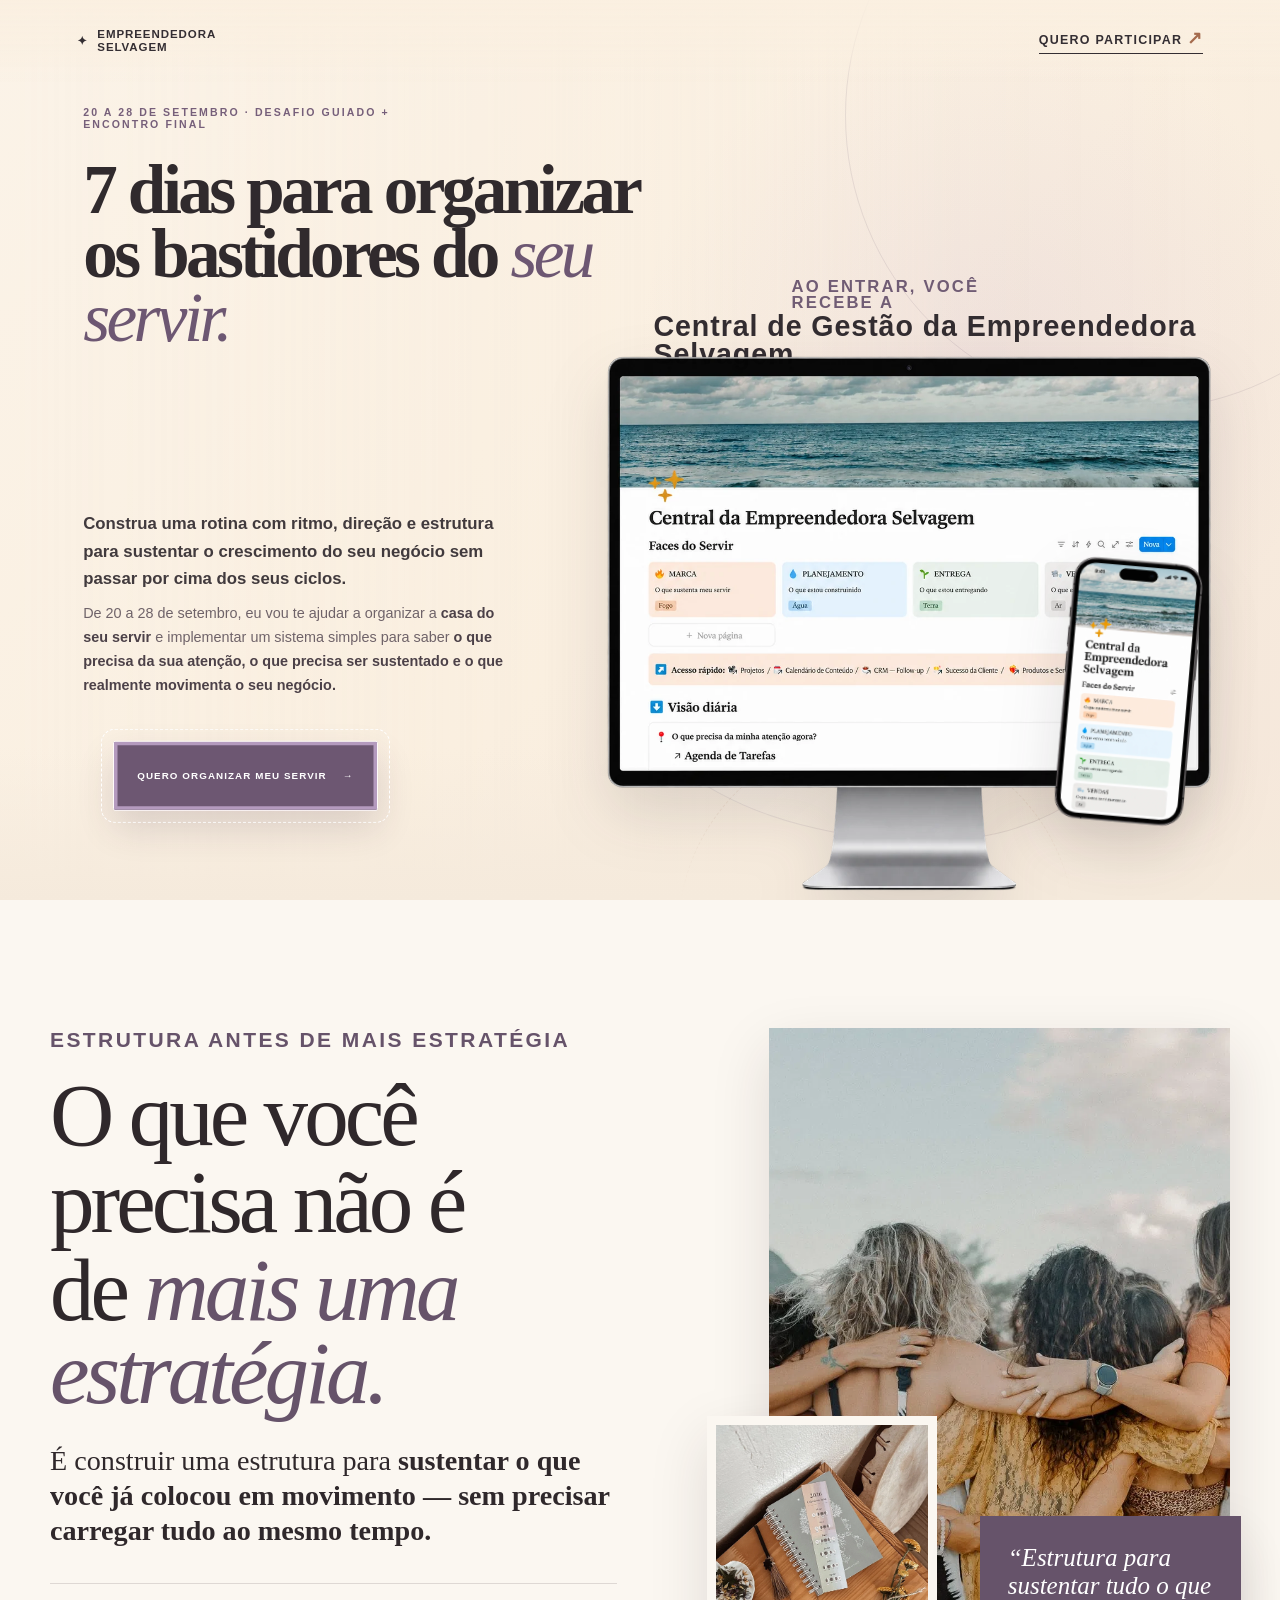
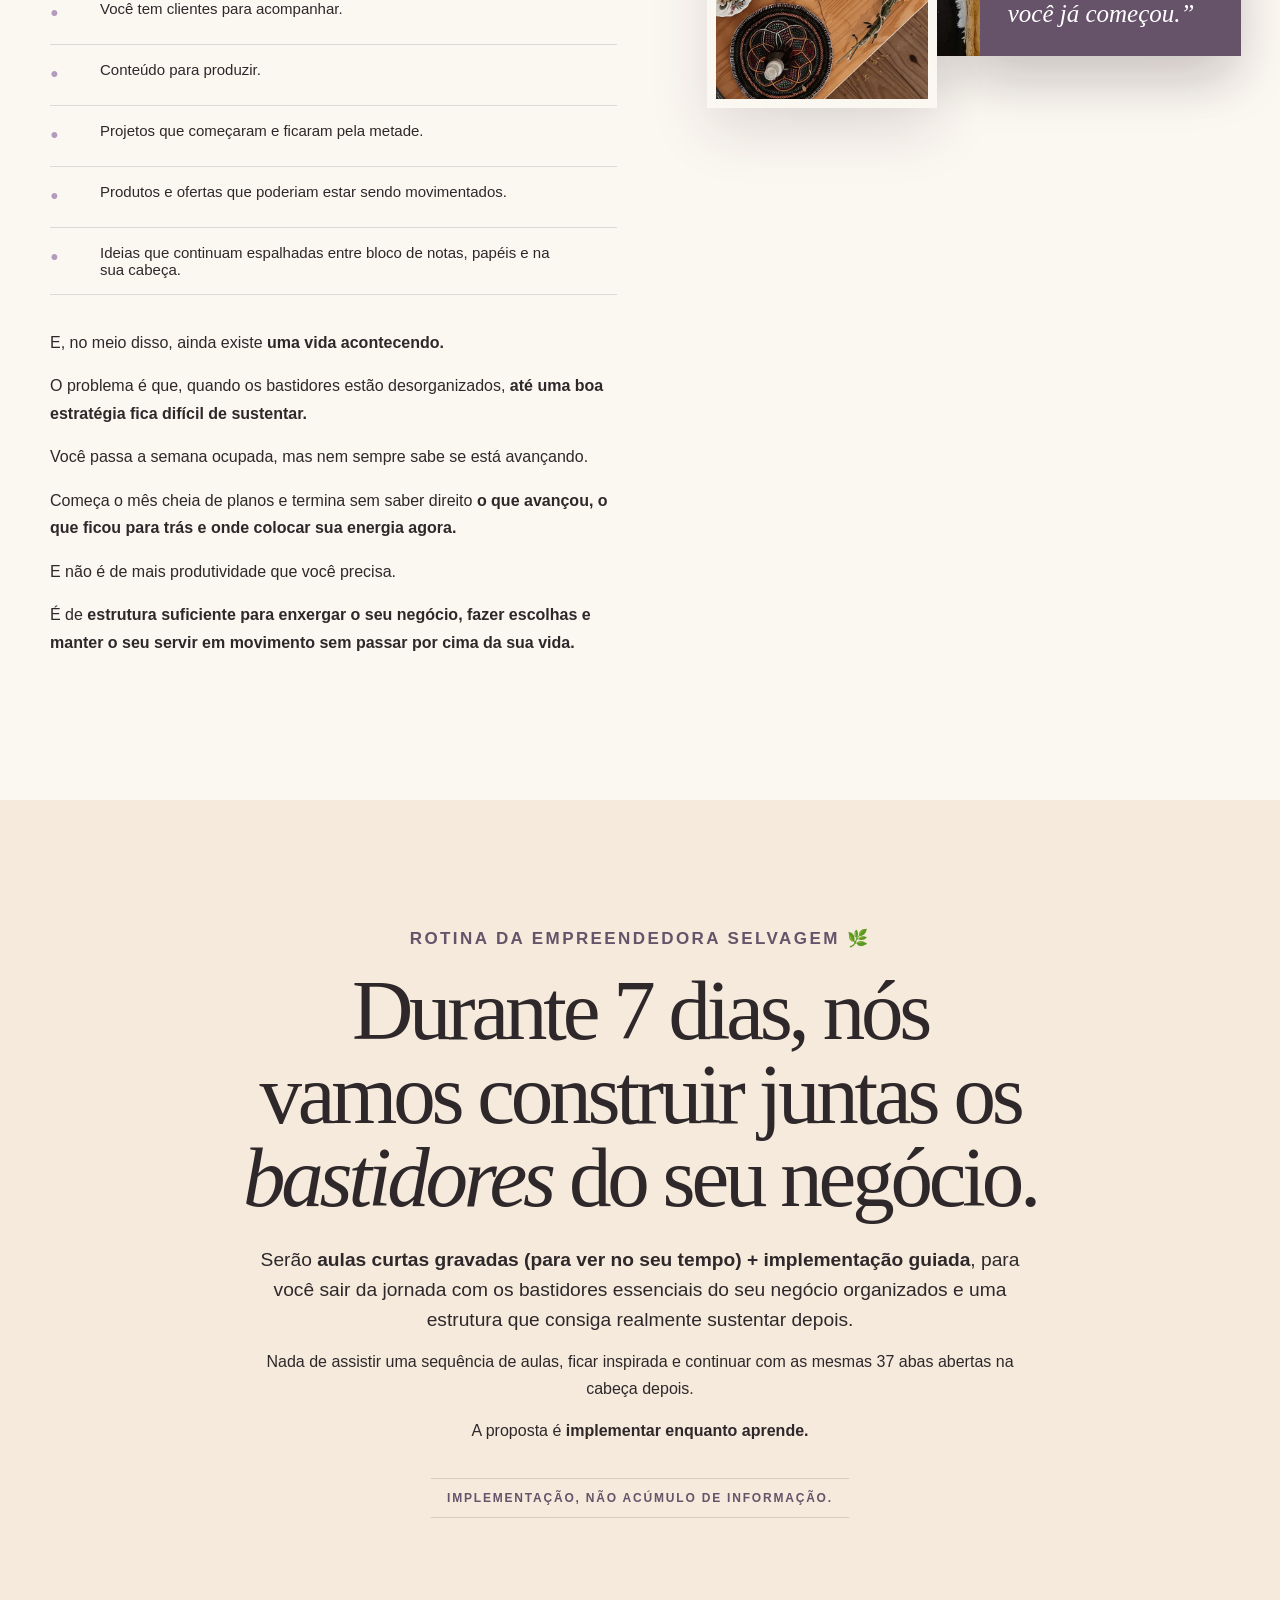
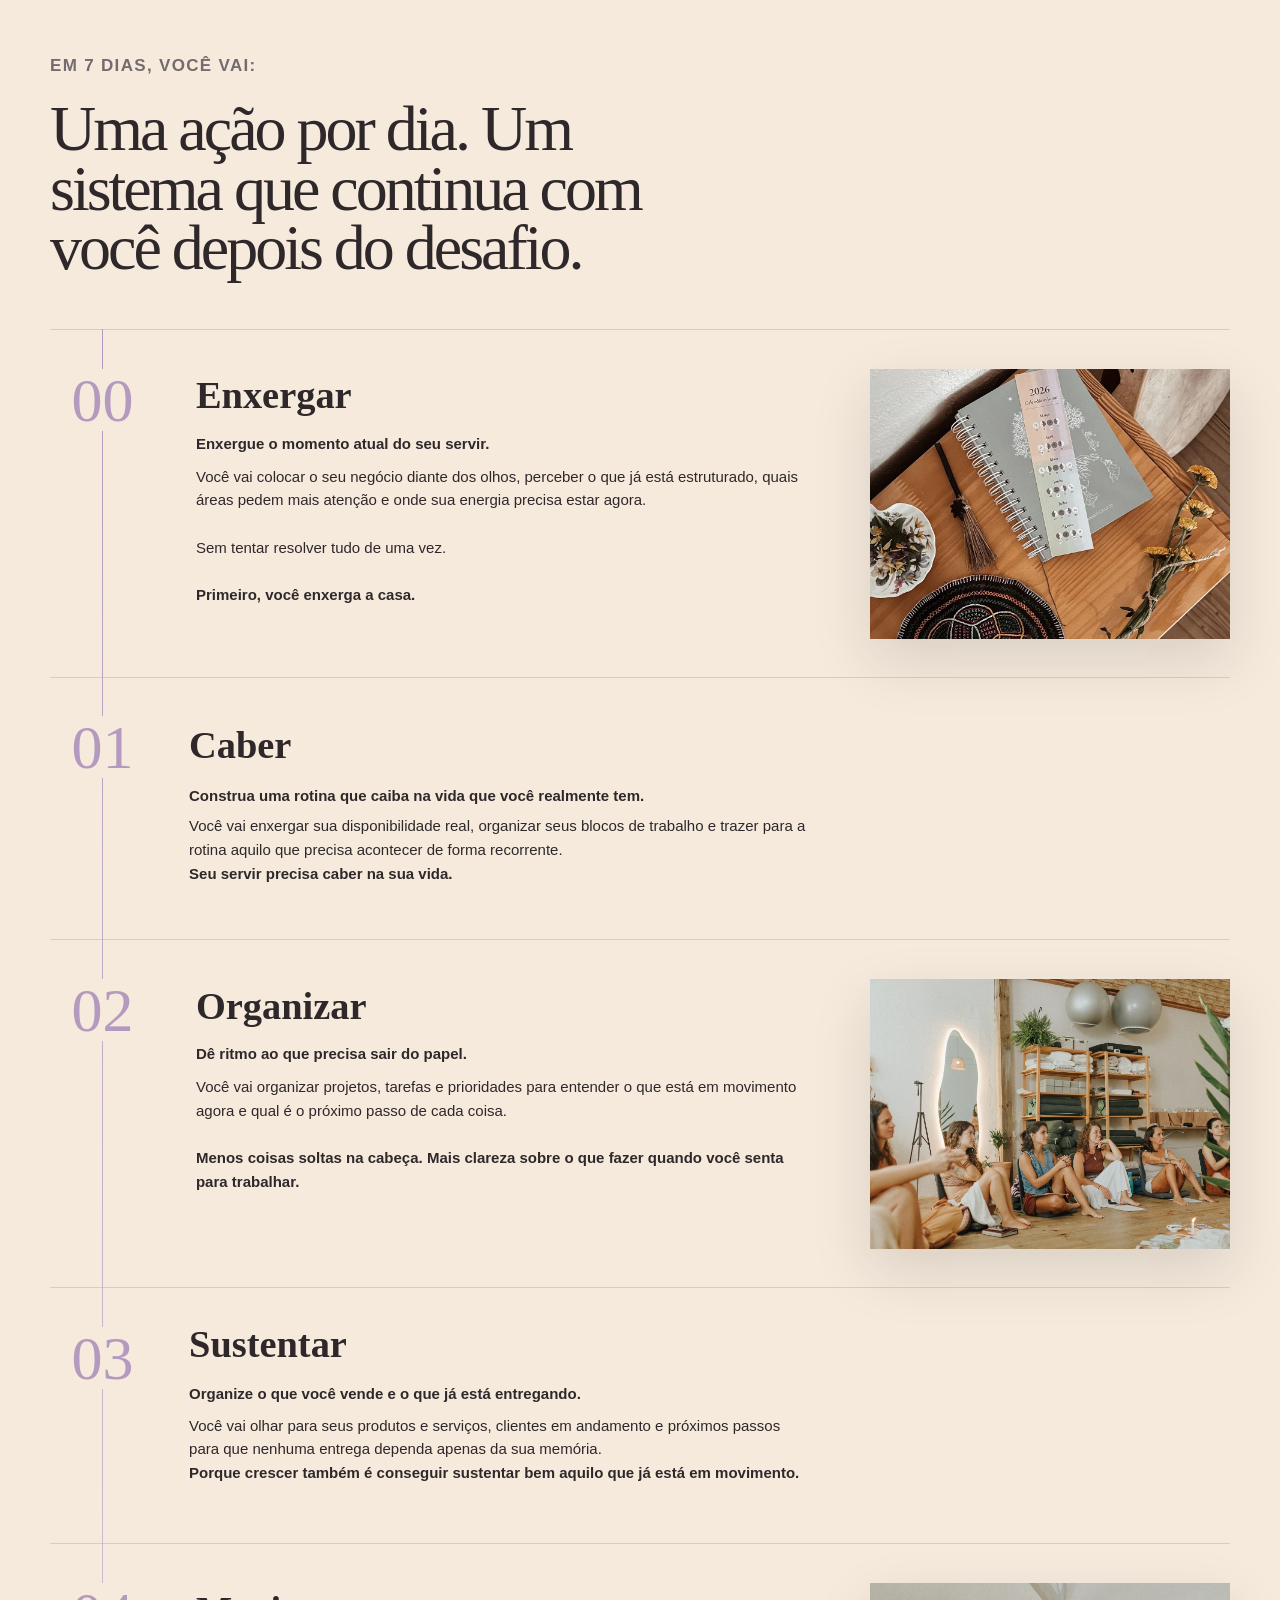
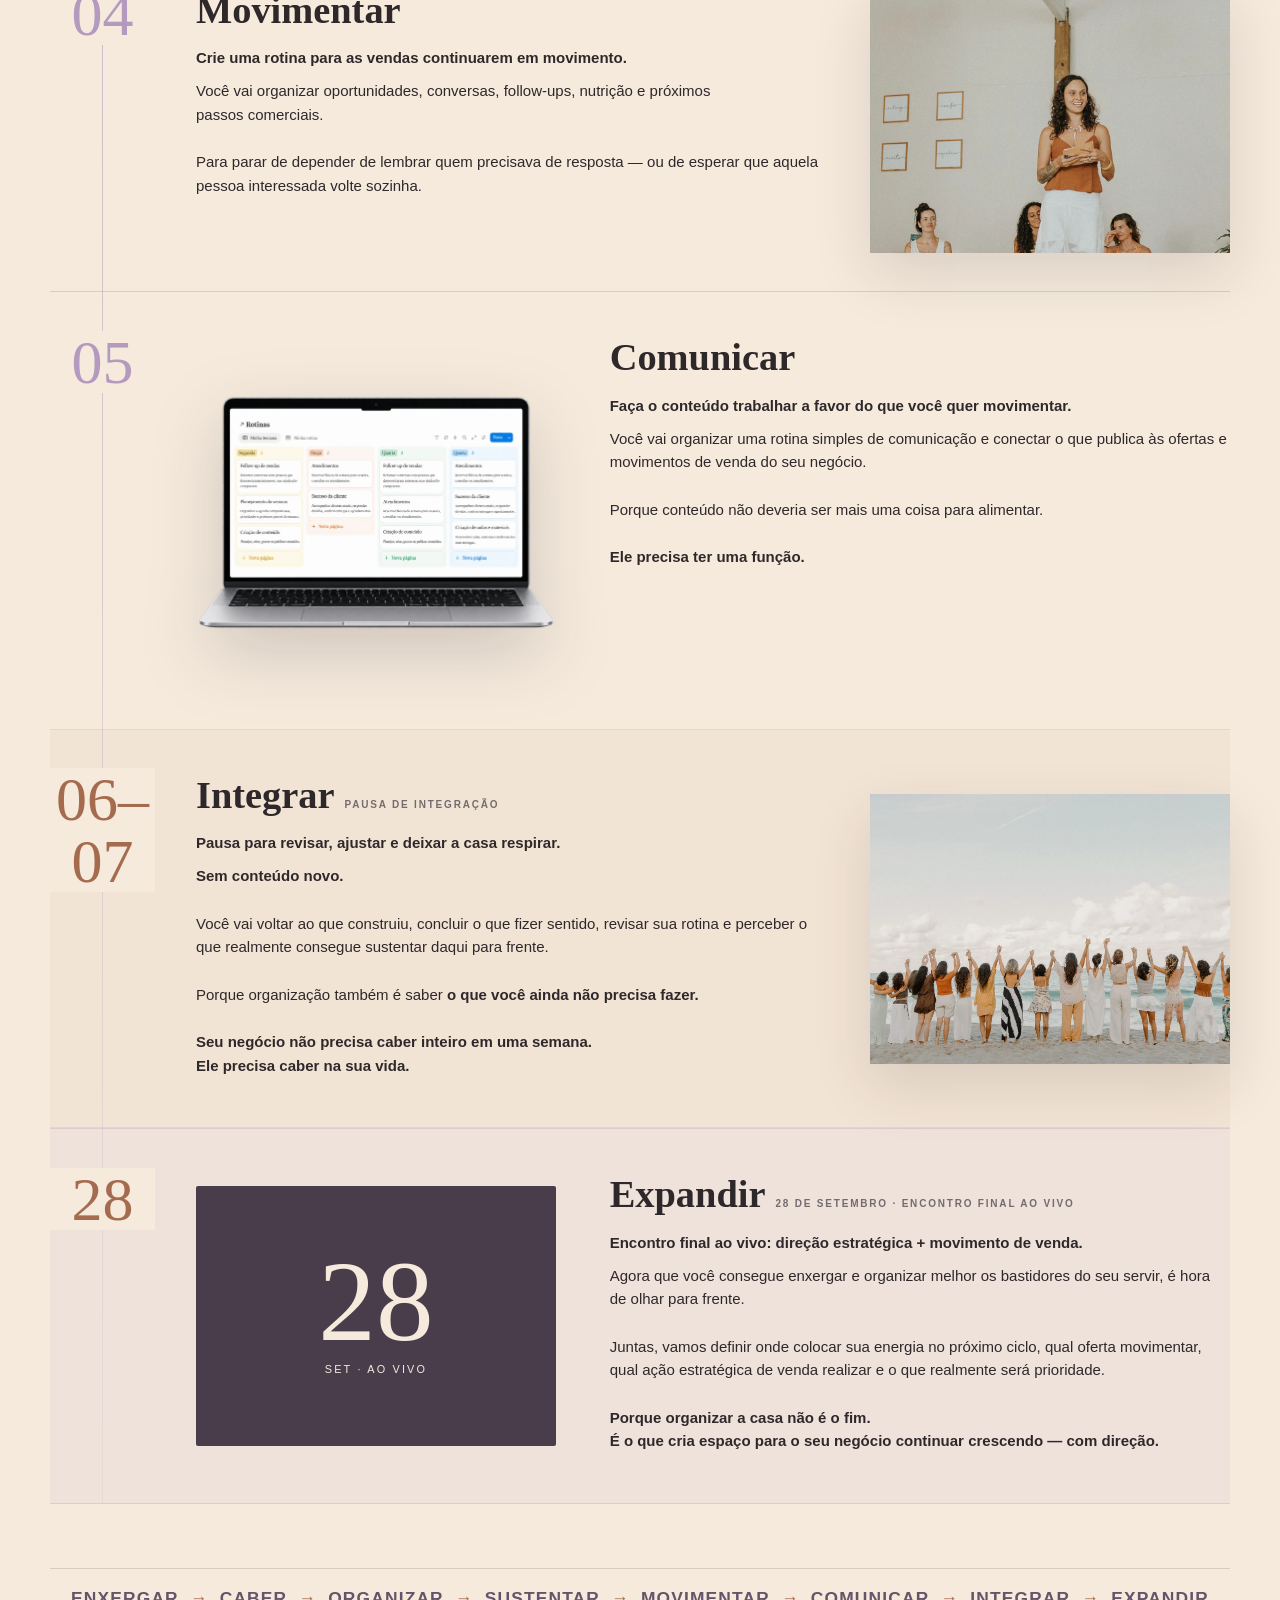
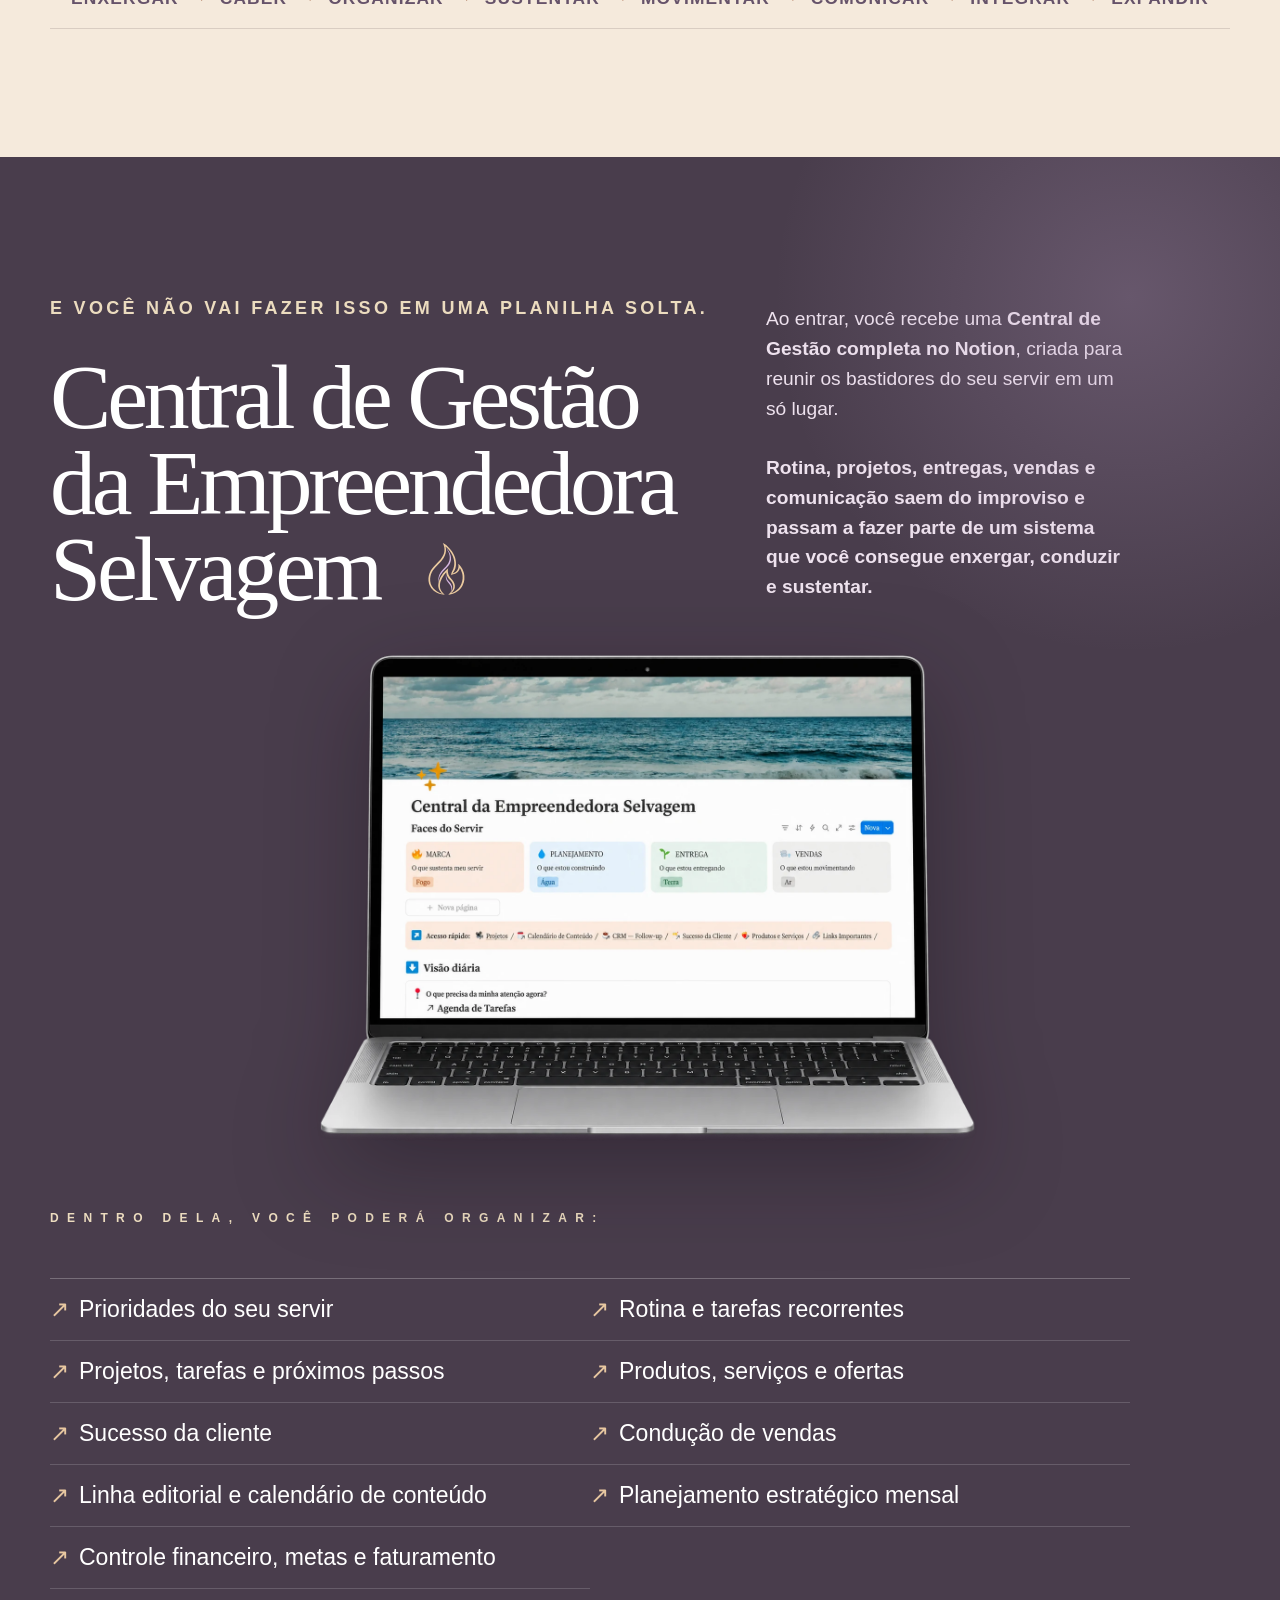
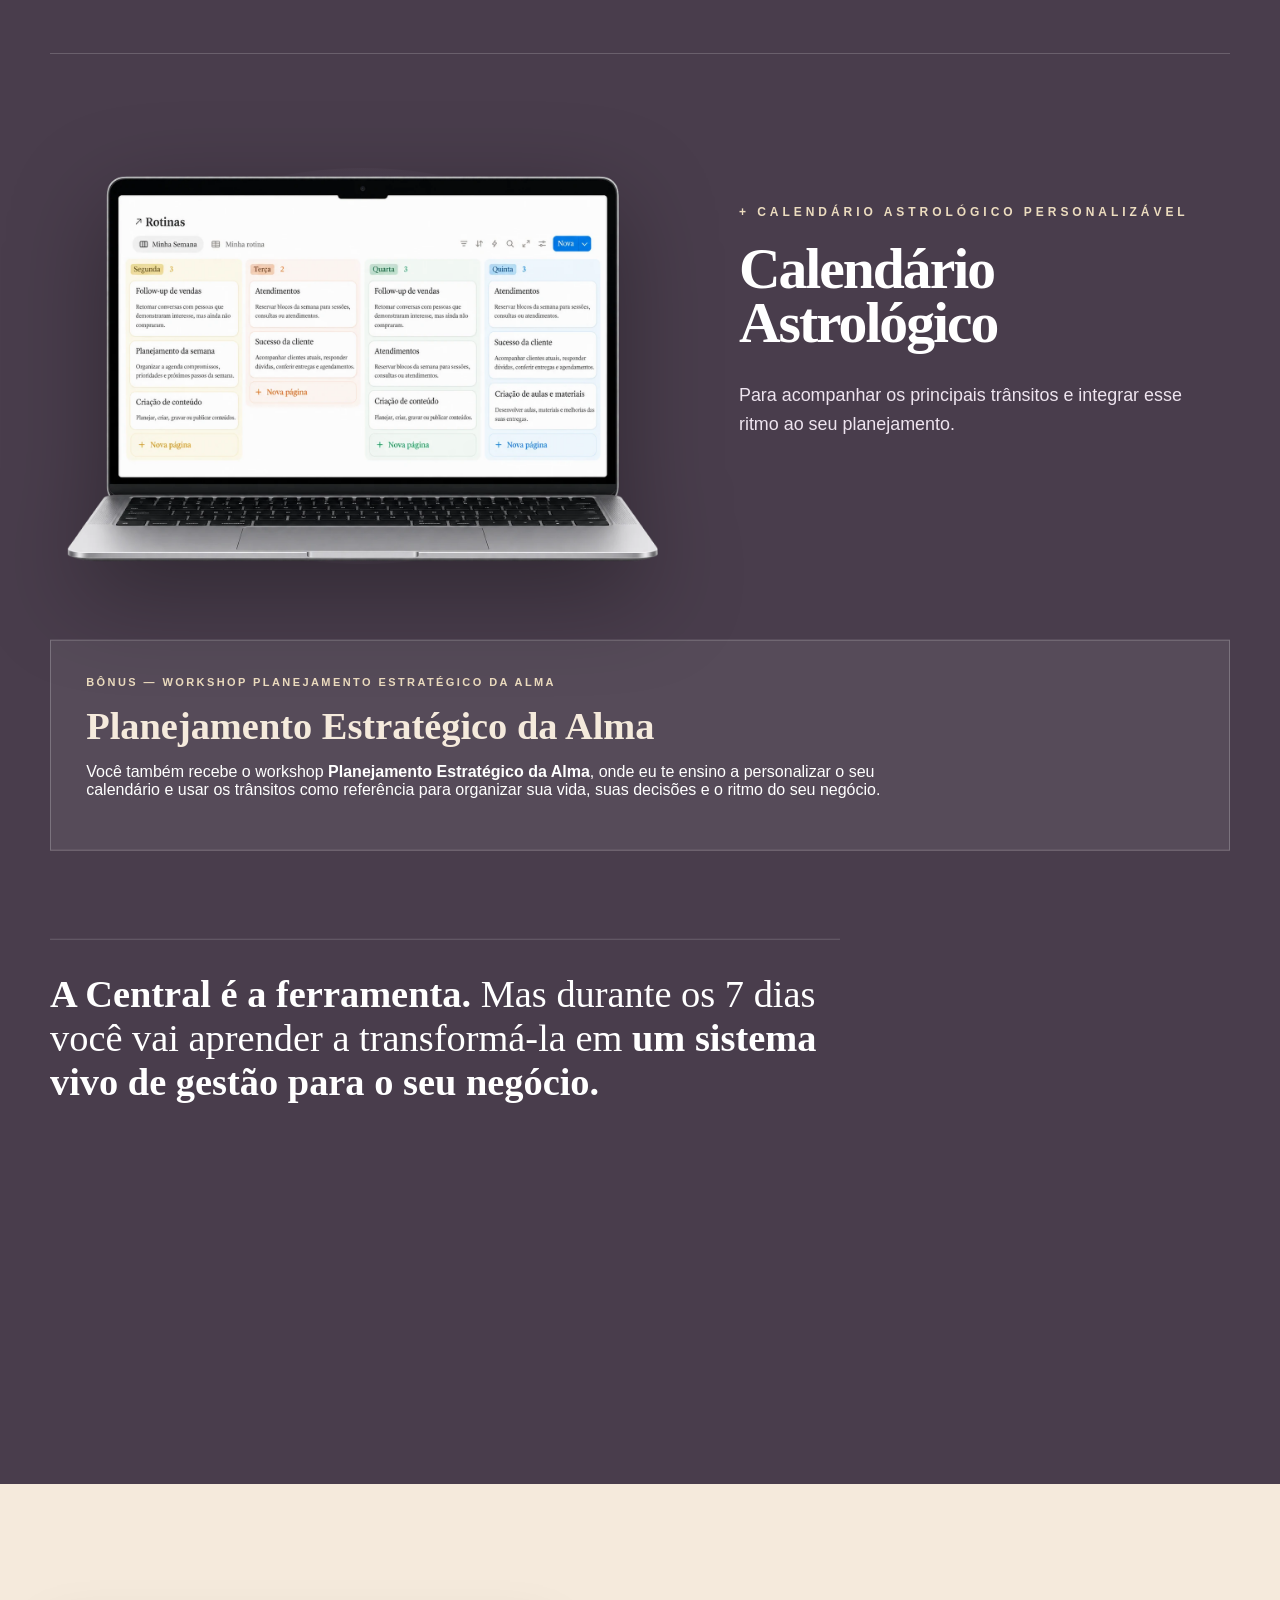
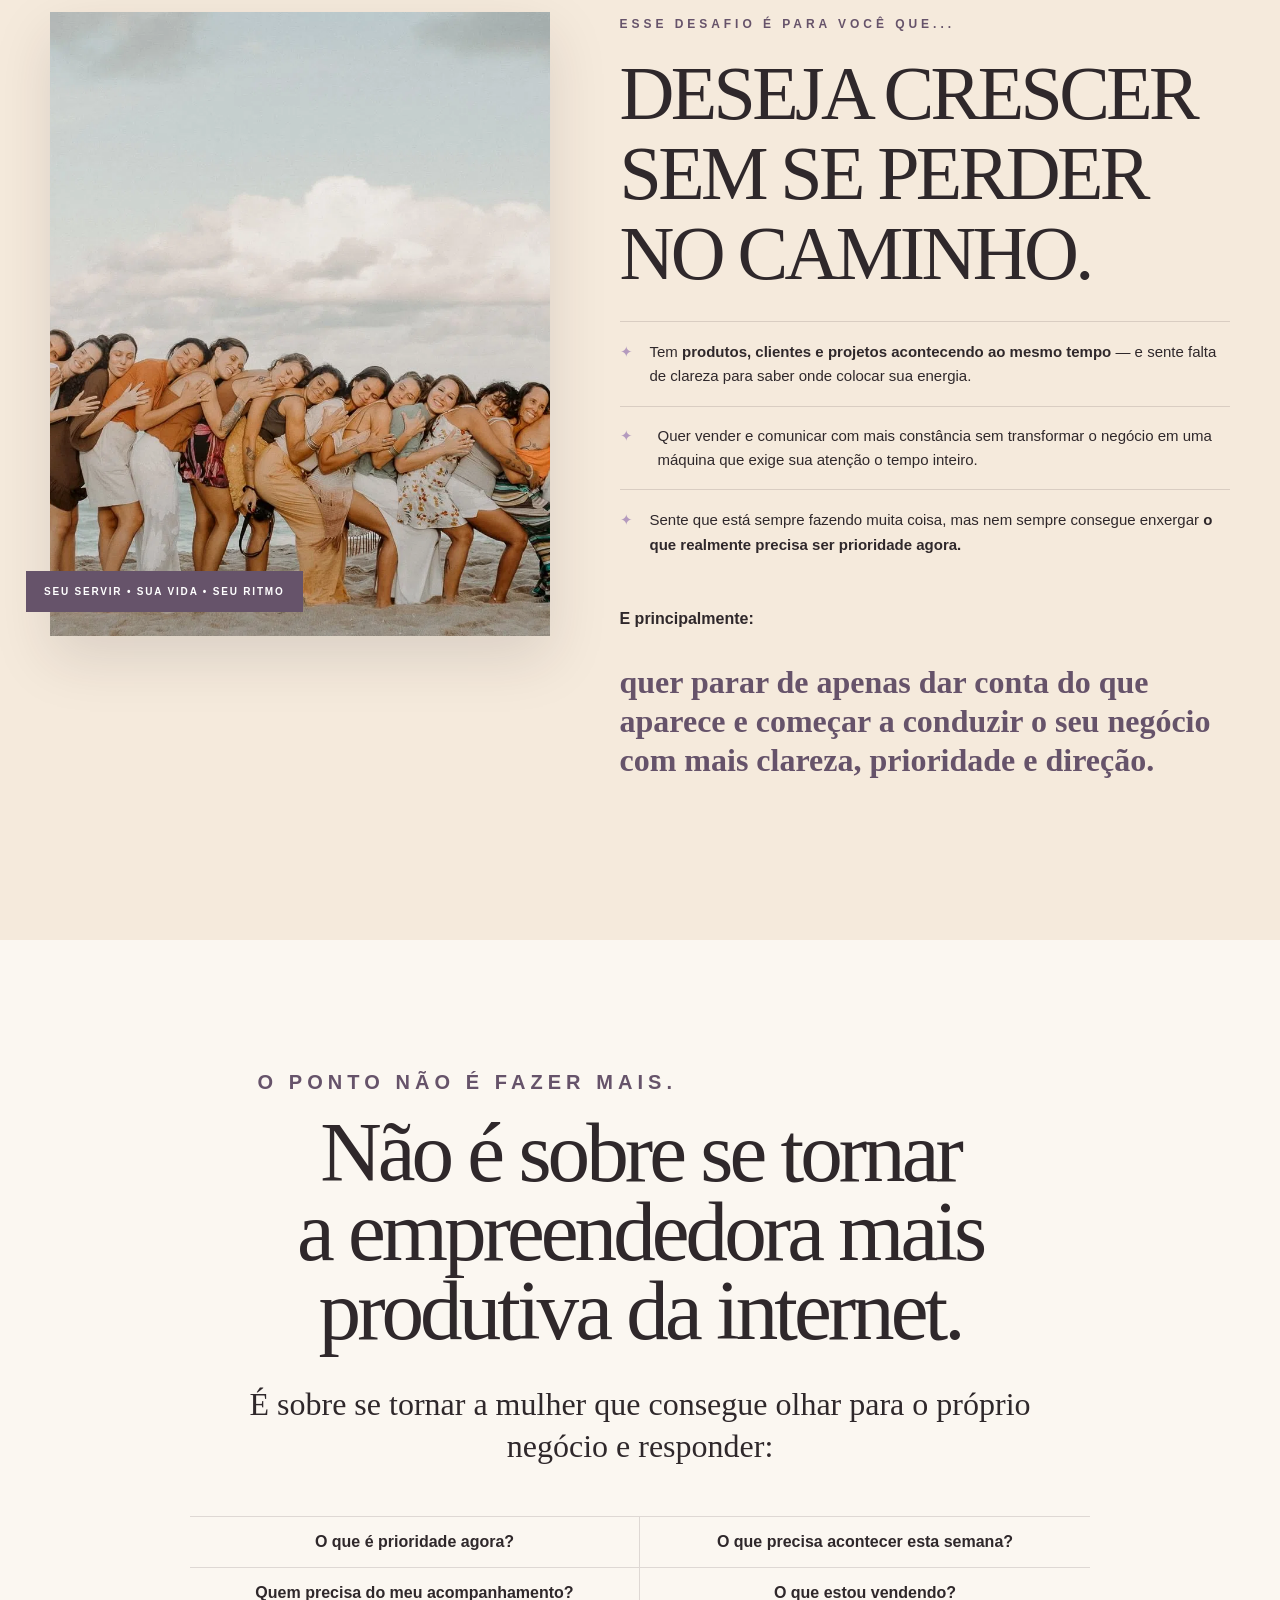
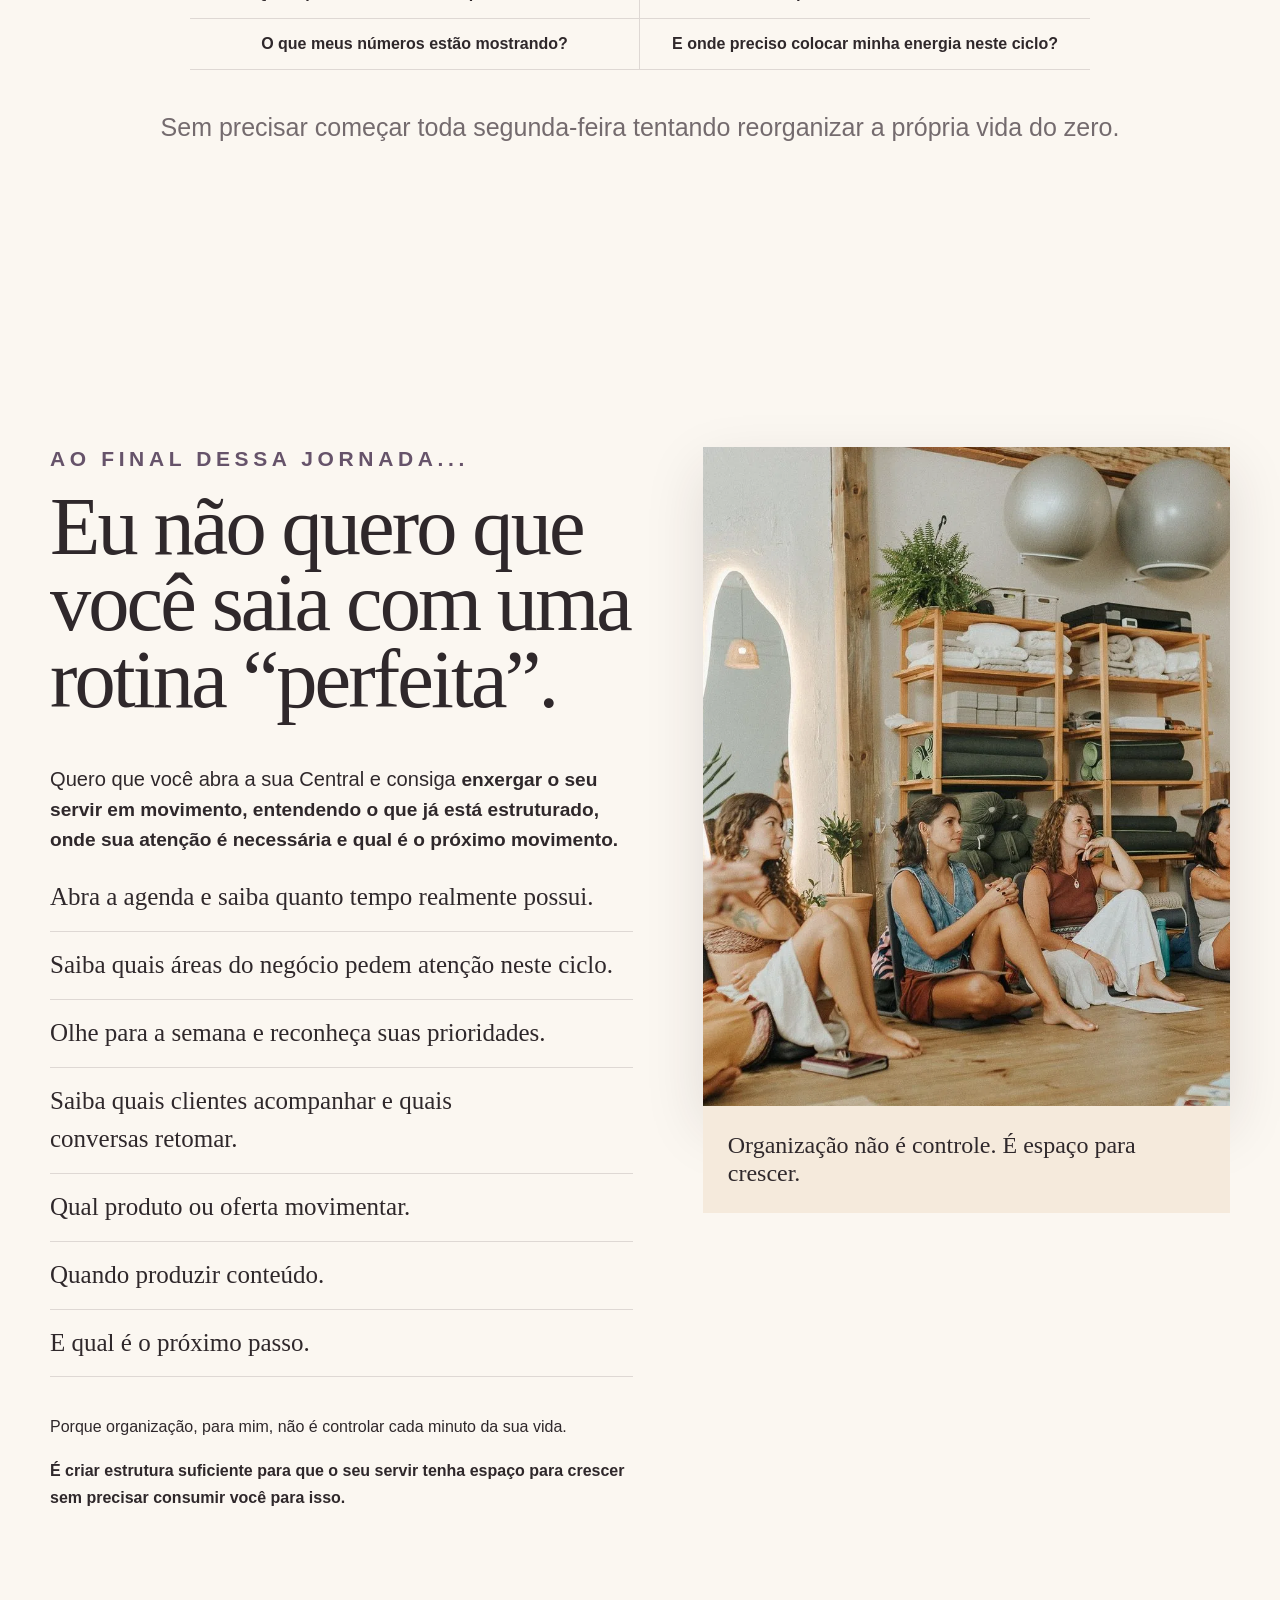
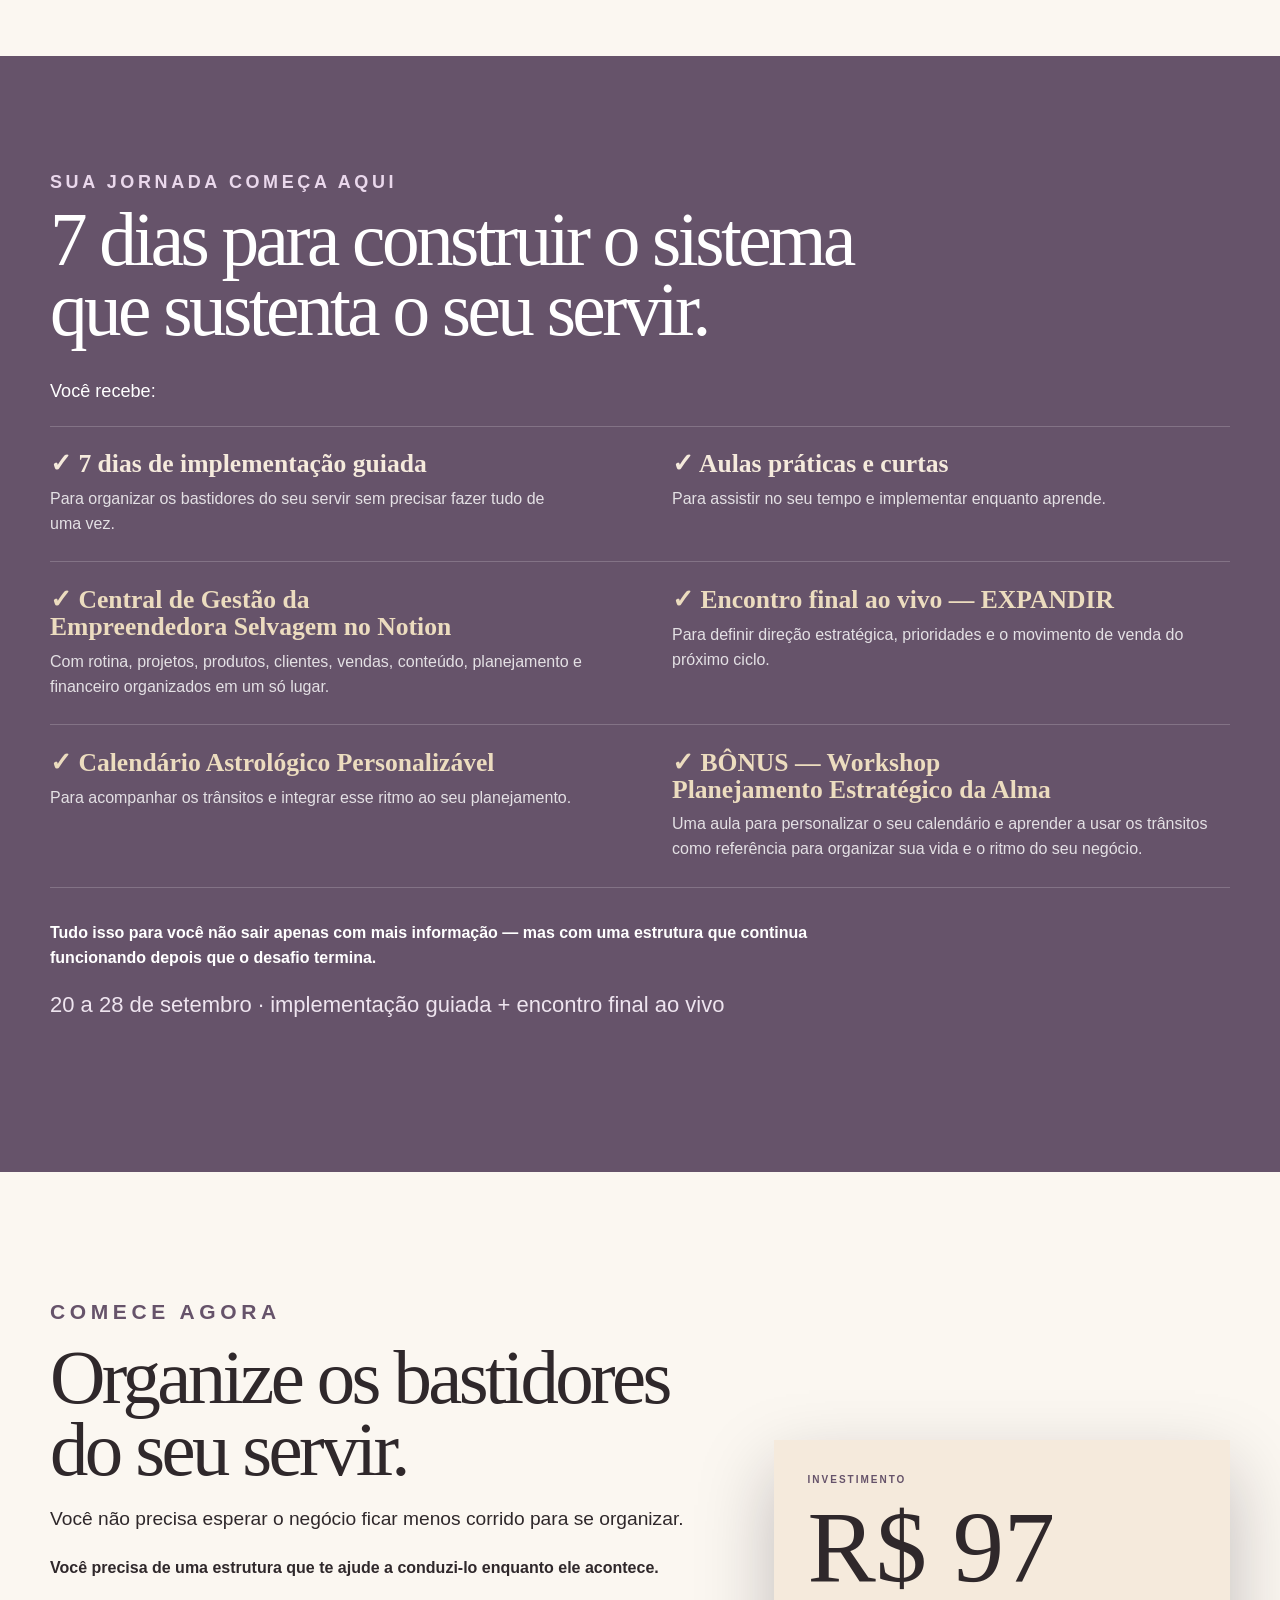
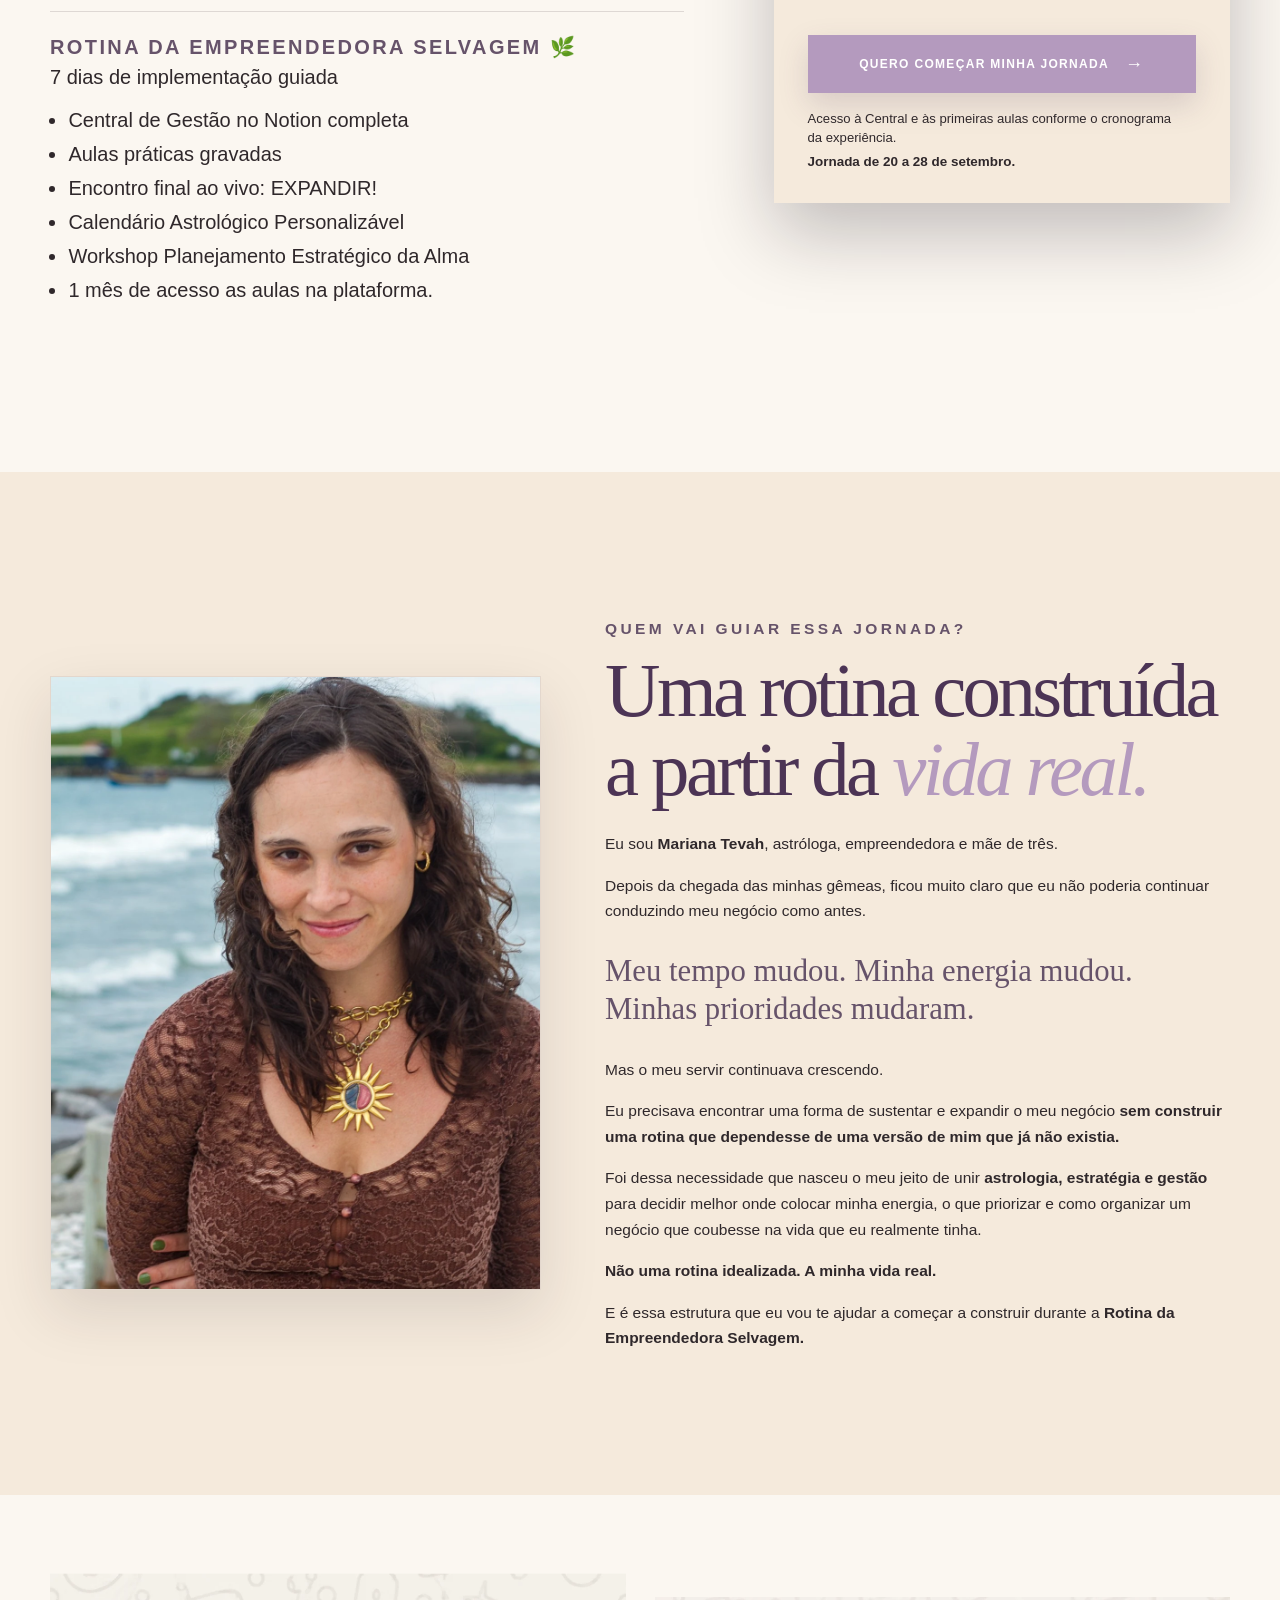
==== commit 53fa4afa: "deploy: publicar pacote final fornecido" ====
--- a/index.html
+++ b/index.html
@@ -6,10 +6,20 @@
 <meta content="#f5eadc" name="theme-color"/>
 <meta content="7 dias para organizar os bastidores do seu servir e construir uma rotina que caiba na sua vida." name="description"/>
 <title>Rotina da Empreendedora Selvagem | 7 dias para organizar seu servir</title>
-<link rel="icon" type="image/png" sizes="32x32" href="assets/favicon/favicon-32.png">
-<link rel="icon" type="image/png" sizes="48x48" href="assets/favicon/favicon-48.png">
-<link rel="apple-touch-icon" sizes="180x180" href="assets/favicon/favicon-180.png">
 <link rel="stylesheet" href="assets/css/style.css">
+<script>
+!function(f,b,e,v,n,t,s){if(f.fbq)return;n=f.fbq=function(){n.callMethod?
+n.callMethod.apply(n,arguments):n.queue.push(arguments)};if(!f._fbq)f._fbq=n;
+n.push=n;n.loaded=!0;n.version='2.0';n.queue=[];t=b.createElement(e);t.async=!0;
+t.src=v;s=b.getElementsByTagName(e)[0];s.parentNode.insertBefore(t,s)}
+(window,document,'script','https://connect.facebook.net/en_US/fbevents.js');
+
+fbq('init', '1551669599831665');
+fbq('track', 'PageView');
+</script>
+<script defer src="assets/js/meta-pixel.js"></script>
+<script defer src="assets/js/checkout-links.js"></script>
+<script defer src="assets/js/tracker-compat.js"></script>
 <script
   defer
   src="https://api-stg.soberania.cloud/tracker.js"
@@ -31,7 +41,7 @@
 <div aria-hidden="true" class="progress" style="width: 94.3505%;"></div>
 <header class="hero-product-header">
 <a aria-label="Rotina da Empreendedora Selvagem" class="hero-product-brand" href="#topo">✦ <span>Empreendedora<br/>Selvagem</span></a>
-<a class="hero-product-header-link" href="https://pay.kiwify.com.br/Yyt1sTt" target="_blank" rel="noopener noreferrer" data-track-event="click_cta" data-track-id="header_offer">Quero participar <span>↗</span></a>
+<a class="hero-product-header-link" href="https://pay.kiwify.com.br/Yyt1sTt?src=landing_rotina&utm_source=landing&utm_medium=organic&utm_campaign=rotina_selvagem_set2026&utm_content=header_offer" data-kiwify-checkout data-track-event="click_checkout" data-track-id="header_offer" data-meta-cta="header_offer">Quero participar <span>↗</span></a>
 </header>
 <section aria-label="7 dias para organizar os bastidores do seu servir" class="hero hero-v2 hero-product" id="topo">
 <div aria-hidden="true" class="hero-product-orb hero-product-orb-a"></div>
@@ -42,7 +52,7 @@
 <h1 data-rwd-id="rwd-001" style="box-sizing: border-box !important;">7 dias para organizar os bastidores do <em>seu servir.</em></h1>
 <p class="hero-lead layout-offset" data-rwd-id="rwd-002"><strong>Construa uma rotina com ritmo, direção e estrutura para sustentar o crescimento do seu negócio sem passar por cima dos seus ciclos.</strong></p>
 <p class="hero-detail layout-offset" data-rwd-id="rwd-003">De 20 a 28 de setembro, eu vou te ajudar a organizar a <strong>casa do seu servir</strong> e implementar um sistema simples para saber <strong>o que precisa da sua atenção, o que precisa ser sustentado e o que realmente movimenta o seu negócio.</strong></p>
-<a class="button button-primary hero-product-cta layout-offset" data-rwd-id="rwd-004" href="https://pay.kiwify.com.br/Yyt1sTt" target="_blank" rel="noopener noreferrer" data-track-event="click_cta" data-track-id="hero_offer" style="box-sizing: border-box !important; border-width: 1px !important; border-style: double !important; border-color: rgb(255, 250, 250) !important; box-shadow: rgb(180, 154, 190) 0px 0px 0px 3.5px inset, rgba(67, 46, 71, 0.16) 0px 17px 36px 0px !important; outline-width: 1.17px !important; outline-style: dashed !important; outline-offset: 11px !important;">QUERO ORGANIZAR MEU SERVIR <span>→</span></a>
+<a class="button button-primary hero-product-cta layout-offset" data-rwd-id="rwd-004" href="#oferta" data-track-event="click_offer" data-track-id="hero_offer" data-meta-cta="hero_offer" style="box-sizing: border-box !important; border-width: 1px !important; border-style: double !important; border-color: rgb(255, 250, 250) !important; box-shadow: rgb(180, 154, 190) 0px 0px 0px 3.5px inset, rgba(67, 46, 71, 0.16) 0px 17px 36px 0px !important; outline-width: 1.17px !important; outline-style: dashed !important; outline-offset: 11px !important;">QUERO ORGANIZAR MEU SERVIR <span>→</span></a>
 <div aria-label="O que você recebe" class="hero-product-proof">
 <span>7 dias de implementação</span><span>Central de Gestão no Notion</span><span>aulas práticas</span><span>encontro final ao vivo</span>
 </div>
@@ -100,7 +110,7 @@
 <section class="section central" id="central"><div class="wrap" data-rwd-id="rwd-022" style="box-sizing: border-box !important;"><div class="central-head reveal is-visible"><div><p class="eyebrow light" data-rwd-id="rwd-023" style="font-size: 15px; box-sizing: border-box !important;"><span data-rwd-id="rwd-052" class="text-run">E VOCÊ NÃO VAI FAZER ISSO EM UMA PLANILHA SOLTA.</span></p><h2 class="display layout-offset" data-rwd-id="rwd-024"><span data-rwd-id="rwd-053" class="text-run">Central de Gestão da Empreendedora Selvagem </span><svg aria-hidden="true" class="asset-flame-svg" focusable="false" viewbox="0 0 1254 1254">
 <path class="asset-icon-primary" d="M 577 170 L 587 191 L 597 219 L 603 245 L 606 285 L 603 318 L 597 343 L 588 369 L 569 406 L 542 445 L 509 483 L 421 573 L 390 613 L 370 645 L 348 694 L 338 729 L 332 771 L 333 820 L 341 859 L 353 892 L 362 910 L 379 937 L 390 951 L 422 983 L 455 1007 L 477 1019 L 505 1031 L 533 1040 L 555 1045 L 607 1051 L 608 1050 L 600 1044 L 565 1007 L 553 990 L 541 967 L 533 945 L 529 925 L 528 881 L 532 854 L 539 827 L 549 800 L 565 767 L 597 717 L 635 671 L 642 709 L 649 728 L 660 750 L 680 778 L 715 816 L 735 843 L 748 870 L 754 893 L 755 920 L 753 934 L 746 957 L 736 977 L 720 1000 L 671 1052 L 683 1051 L 734 1041 L 770 1028 L 797 1015 L 817 1003 L 841 985 L 857 971 L 881 945 L 900 919 L 917 889 L 934 845 L 939 826 L 945 791 L 945 727 L 939 691 L 932 665 L 911 614 L 897 590 L 877 562 L 866 549 L 841 525 L 845 561 L 844 581 L 840 602 L 829 628 L 818 644 L 797 664 L 765 682 L 746 690 L 744 689 L 769 652 L 782 627 L 791 603 L 799 568 L 802 539 L 801 494 L 796 459 L 787 423 L 772 383 L 755 349 L 732 312 L 704 275 L 677 245 L 640 210 L 609 187 Z M 624 231 L 638 243 L 672 278 L 697 308 L 719 340 L 736 370 L 748 396 L 761 433 L 768 462 L 773 502 L 773 531 L 769 568 L 756 613 L 731 666 L 724 685 L 720 706 L 720 721 L 730 712 L 739 707 L 786 694 L 803 686 L 822 673 L 839 656 L 851 639 L 860 620 L 867 595 L 879 614 L 890 637 L 906 681 L 911 703 L 915 733 L 915 780 L 908 824 L 895 865 L 874 906 L 849 940 L 817 971 L 783 996 L 742 1018 L 714 1029 L 713 1028 L 732 1013 L 748 997 L 764 975 L 771 962 L 779 940 L 782 923 L 782 891 L 773 856 L 761 831 L 743 805 L 700 754 L 677 714 L 668 688 L 663 658 L 664 627 L 670 599 L 620 646 L 580 692 L 552 732 L 538 756 L 521 792 L 507 834 L 506 821 L 506 848 L 505 849 L 504 847 L 499 889 L 500 913 L 506 943 L 515 967 L 531 994 L 556 1021 L 578 1037 L 574 1038 L 526 1022 L 480 998 L 447 974 L 416 943 L 389 904 L 377 879 L 370 859 L 362 820 L 361 775 L 365 745 L 373 712 L 386 679 L 404 645 L 427 612 L 452 582 L 513 521 L 554 476 L 591 425 L 610 389 L 624 350 L 631 311 L 631 273 L 628 251 L 630 251 L 627 250 L 629 248 L 626 245 L 623 233 Z" fill-rule="evenodd"></path>
 <path class="asset-icon-accent flame-accent" d="M 634 700 L 629 729 L 629 760 L 631 773 L 638 797 L 644 810 L 658 832 L 688 868 L 704 891 L 715 914 L 721 934 L 723 949 L 723 963 L 721 976 L 715 997 L 705 1016 L 709 1012 L 718 998 L 726 982 L 732 965 L 736 945 L 736 926 L 734 913 L 727 891 L 718 873 L 705 854 L 663 804 L 648 779 L 643 768 L 636 743 L 633 716 Z M 629 249 L 646 273 L 668 313 L 679 338 L 687 362 L 693 389 L 695 408 L 694 441 L 690 464 L 680 494 L 668 518 L 656 537 L 626 574 L 599 601 L 564 640 L 547 662 L 534 682 L 522 705 L 515 721 L 506 749 L 500 785 L 500 817 L 505 848 L 506 810 L 512 776 L 522 745 L 539 710 L 563 676 L 580 656 L 642 594 L 673 559 L 688 537 L 700 514 L 710 487 L 711 479 L 714 471 L 717 447 L 716 412 L 711 385 L 703 360 L 688 328 L 672 302 L 653 276 Z" fill-rule="evenodd"></path>
-</svg></h2></div><p class="lead">Ao entrar, você recebe uma <strong>Central de Gestão completa no Notion</strong>, criada para reunir os bastidores do seu servir em um só lugar.<br/><br/><strong>Rotina, projetos, entregas, vendas e comunicação saem do improviso e passam a fazer parte de um sistema que você consegue enxergar, conduzir e sustentar.</strong></p></div><figure class="central-overview reveal delay-1 is-visible"><img alt="Visão de rotinas da Central de Gestão da Empreendedora Selvagem em notebook" class="device-laptop layout-offset" data-rwd-id="rwd-025" src="assets/images/jornada-rotinas-notebook.webp" style="box-sizing: border-box !important; object-fit: contain;"/></figure><div class="central-modules"><div class="central-copy reveal is-visible"><p class="eyebrow light layout-offset" data-rwd-id="rwd-026" style="font-size: 38px;"><span data-rwd-id="rwd-054" class="text-run">Dentro dela, você poderá organizar:</span></p><div class="module-list"><div style="font-size: 23px;">Prioridades do seu servir</div><div style="font-size: 23px;">Rotina e tarefas recorrentes</div><div style="font-size: 23px;">Projetos, tarefas e próximos passos</div><div style="font-size: 23px;">Produtos, serviços e ofertas</div><div style="font-size: 23px;">Sucesso da cliente</div><div style="font-size: 23px;">Condução de vendas</div><div style="font-size: 23px;">Linha editorial e calendário de conteúdo</div><div style="font-size: 23px;">Planejamento estratégico mensal</div><div style="font-size: 23px;">Controle financeiro, metas e faturamento</div></div></div></div><div class="central-showcase"><article aria-labelledby="central-planejamento-title" class="central-feature central-feature-tablet reveal is-visible"><div class="central-feature-device"><img alt="Calendário astrológico da Central de Gestão da Empreendedora Selvagem em notebook" class="device-tablet" src="assets/images/calendario-astrologico-notebook.webp"/></div><div class="central-feature-copy"><p class="eyebrow light layout-offset" data-rwd-id="rwd-027" style="font-size: 18px;"><span data-rwd-id="rwd-055" class="text-run">+ CALENDÁRIO ASTROLÓGICO PERSONALIZÁVEL</span></p><h3 class="layout-offset" data-rwd-id="rwd-028" id="central-planejamento-title">Calendário Astrológico</h3><p class="layout-offset" data-rwd-id="rwd-029">Para acompanhar os principais trânsitos e integrar esse ritmo ao seu planejamento.</p></div></article></div><div class="central-bonus reveal is-visible layout-offset bonus-card-surface" data-rwd-id="rwd-030"><p class="eyebrow light">BÔNUS — Workshop Planejamento Estratégico da Alma</p><h3>Planejamento Estratégico da Alma</h3><p>Você também recebe o workshop <strong>Planejamento Estratégico da Alma</strong>, onde eu te ensino a personalizar o seu calendário e usar os trânsitos como referência para organizar sua vida, suas decisões e o ritmo do seu negócio.</p></div><p class="central-bridge reveal is-visible layout-offset" data-rwd-id="rwd-031"><strong>A Central é a ferramenta.</strong> Mas durante os 7 dias você vai aprender a transformá-la em <strong>um sistema vivo de gestão para o seu negócio.</strong></p></div></section>
+</svg></h2></div><p class="lead">Ao entrar, você recebe uma <strong>Central de Gestão completa no Notion</strong>, criada para reunir os bastidores do seu servir em um só lugar.<br/><br/><strong>Rotina, projetos, entregas, vendas e comunicação saem do improviso e passam a fazer parte de um sistema que você consegue enxergar, conduzir e sustentar.</strong></p></div><figure class="central-overview reveal delay-1 is-visible"><img alt="Central de Gestão da Empreendedora Selvagem em notebook" class="device-laptop layout-offset" data-rwd-id="rwd-025" src="assets/images/central-overview-notebook.webp" style="box-sizing: border-box !important; object-fit: contain;"/></figure><div class="central-modules"><div class="central-copy reveal is-visible"><p class="eyebrow light layout-offset" data-rwd-id="rwd-026" style="font-size: 38px;"><span data-rwd-id="rwd-054" class="text-run">Dentro dela, você poderá organizar:</span></p><div class="module-list"><div style="font-size: 23px;">Prioridades do seu servir</div><div style="font-size: 23px;">Rotina e tarefas recorrentes</div><div style="font-size: 23px;">Projetos, tarefas e próximos passos</div><div style="font-size: 23px;">Produtos, serviços e ofertas</div><div style="font-size: 23px;">Sucesso da cliente</div><div style="font-size: 23px;">Condução de vendas</div><div style="font-size: 23px;">Linha editorial e calendário de conteúdo</div><div style="font-size: 23px;">Planejamento estratégico mensal</div><div style="font-size: 23px;">Controle financeiro, metas e faturamento</div></div></div></div><div class="central-showcase"><article aria-labelledby="central-planejamento-title" class="central-feature central-feature-tablet reveal is-visible"><div class="central-feature-device"><img alt="Rotinas da Central de Gestão da Empreendedora Selvagem em notebook" class="device-tablet" src="assets/images/central-rotinas-notebook.webp"/></div><div class="central-feature-copy"><p class="eyebrow light layout-offset" data-rwd-id="rwd-027" style="font-size: 18px;"><span data-rwd-id="rwd-055" class="text-run">+ CALENDÁRIO ASTROLÓGICO PERSONALIZÁVEL</span></p><h3 class="layout-offset" data-rwd-id="rwd-028" id="central-planejamento-title">Calendário Astrológico</h3><p class="layout-offset" data-rwd-id="rwd-029">Para acompanhar os principais trânsitos e integrar esse ritmo ao seu planejamento.</p></div></article></div><div class="central-bonus reveal is-visible layout-offset bonus-card-surface" data-rwd-id="rwd-030"><p class="eyebrow light">BÔNUS — Workshop Planejamento Estratégico da Alma</p><h3>Planejamento Estratégico da Alma</h3><p>Você também recebe o workshop <strong>Planejamento Estratégico da Alma</strong>, onde eu te ensino a personalizar o seu calendário e usar os trânsitos como referência para organizar sua vida, suas decisões e o ritmo do seu negócio.</p></div><p class="central-bridge reveal is-visible layout-offset" data-rwd-id="rwd-031"><strong>A Central é a ferramenta.</strong> Mas durante os 7 dias você vai aprender a transformá-la em <strong>um sistema vivo de gestão para o seu negócio.</strong></p></div></section>
 <section class="section audience">
 <div class="wrap audience-grid">
 <div class="audience-photo reveal is-visible"><img alt="Grupo de mulheres reunidas" src="assets/images/publico-grupo.webp"/><span></span></div>
@@ -187,7 +197,7 @@
 <div class="price-card investment-card reveal delay-1 is-visible">
 <div class="price-label">INVESTIMENTO</div>
 <div class="price">R$ 97</div>
-<a class="button primary" href="https://pay.kiwify.com.br/Yyt1sTt" target="_blank" rel="noopener noreferrer" data-track-event="click_cta" data-track-id="investment_start">QUERO COMEÇAR MINHA JORNADA <span class="arrow">→</span></a>
+<a class="button primary" href="https://pay.kiwify.com.br/Yyt1sTt?src=landing_rotina&utm_source=landing&utm_medium=organic&utm_campaign=rotina_selvagem_set2026&utm_content=investment_start" data-kiwify-checkout data-track-event="click_checkout" data-track-id="investment_start" data-meta-cta="investment_start">QUERO COMEÇAR MINHA JORNADA <span class="arrow">→</span></a>
 <p class="investment-access">Acesso à Central e às primeiras aulas conforme o cronograma da experiência.</p>
 <p class="investment-date"><strong>Jornada de 20 a 28 de setembro.</strong></p>
 </div>
@@ -225,9 +235,19 @@
 <section class="section final"><div class="wrap reveal is-visible"><div class="final-rose"><svg aria-hidden="true" class="asset-flower-svg" focusable="false" viewbox="0 0 1254 1254">
 <path class="asset-icon-primary" d="M 627 68 L 610 96 L 566 145 L 547 169 L 530 196 L 521 215 L 510 248 L 506 270 L 504 292 L 504 312 L 506 328 L 505 335 L 495 322 L 474 301 L 454 285 L 426 268 L 398 256 L 352 245 L 333 243 L 265 241 L 247 238 L 223 231 L 229 247 L 234 272 L 238 338 L 242 367 L 253 405 L 265 431 L 281 456 L 298 477 L 322 500 L 277 500 L 259 502 L 231 508 L 206 517 L 180 531 L 164 542 L 137 565 L 99 602 L 70 622 L 72 625 L 85 633 L 106 650 L 157 701 L 175 715 L 196 728 L 215 737 L 253 748 L 279 751 L 321 750 L 292 778 L 280 793 L 260 826 L 250 850 L 244 869 L 239 894 L 234 974 L 231 992 L 224 1017 L 247 1010 L 266 1007 L 349 1003 L 367 1000 L 399 991 L 432 976 L 461 957 L 479 942 L 505 914 L 505 964 L 507 980 L 513 1006 L 524 1035 L 534 1054 L 549 1076 L 570 1101 L 608 1141 L 626 1169 L 628 1169 L 640 1149 L 651 1135 L 704 1077 L 717 1058 L 730 1034 L 740 1008 L 746 984 L 749 959 L 749 916 L 777 945 L 797 961 L 824 978 L 853 991 L 896 1002 L 994 1008 L 1014 1012 L 1029 1017 L 1021 989 L 1019 976 L 1015 907 L 1012 886 L 1000 844 L 988 818 L 975 797 L 960 778 L 930 750 L 974 751 L 1003 747 L 1025 741 L 1054 729 L 1091 705 L 1108 690 L 1149 648 L 1183 623 L 1166 613 L 1147 599 L 1107 560 L 1088 544 L 1071 532 L 1043 517 L 1010 506 L 989 502 L 930 501 L 948 485 L 970 460 L 989 430 L 1001 403 L 1012 361 L 1015 337 L 1019 272 L 1022 255 L 1029 231 L 1010 237 L 987 241 L 933 242 L 900 245 L 883 248 L 852 257 L 822 271 L 796 288 L 777 304 L 749 334 L 749 285 L 746 261 L 740 236 L 731 212 L 720 190 L 703 164 L 649 102 Z M 627 94 L 644 124 L 688 180 L 704 205 L 722 247 L 730 287 L 730 328 L 722 369 L 706 410 L 676 465 L 670 479 L 665 497 L 664 517 L 668 532 L 679 538 L 681 514 L 689 485 L 733 393 L 757 354 L 771 337 L 790 318 L 806 305 L 828 291 L 854 279 L 872 273 L 912 265 L 976 260 L 995 256 L 1007 251 L 1009 252 L 1004 264 L 998 290 L 992 346 L 982 391 L 975 410 L 963 434 L 943 462 L 927 479 L 913 491 L 883 511 L 764 569 L 739 575 L 716 575 L 721 586 L 723 588 L 735 591 L 756 591 L 780 584 L 837 552 L 884 531 L 924 521 L 941 519 L 968 519 L 991 522 L 1022 531 L 1045 542 L 1078 564 L 1130 608 L 1157 624 L 1129 642 L 1077 688 L 1053 705 L 1028 718 L 1012 724 L 975 732 L 934 732 L 905 727 L 876 718 L 848 706 L 799 679 L 775 668 L 749 662 L 731 663 L 722 666 L 716 679 L 732 678 L 755 682 L 784 693 L 809 706 L 848 723 L 886 742 L 906 755 L 922 768 L 941 787 L 955 805 L 969 828 L 986 871 L 993 907 L 1000 968 L 1003 981 L 1009 996 L 1007 997 L 998 993 L 976 988 L 909 982 L 867 973 L 843 964 L 825 955 L 807 944 L 789 930 L 774 916 L 757 896 L 733 858 L 689 767 L 681 739 L 679 714 L 668 720 L 664 736 L 666 759 L 673 780 L 708 845 L 720 875 L 727 902 L 730 921 L 730 957 L 723 993 L 713 1020 L 705 1036 L 681 1071 L 645 1114 L 627 1143 L 608 1113 L 568 1065 L 550 1038 L 538 1014 L 530 991 L 524 959 L 524 919 L 534 874 L 547 842 L 581 780 L 588 760 L 590 748 L 590 734 L 588 724 L 585 719 L 575 714 L 573 739 L 569 756 L 561 776 L 523 853 L 511 874 L 497 894 L 480 914 L 463 930 L 425 956 L 399 968 L 378 975 L 342 982 L 275 988 L 260 991 L 245 997 L 243 996 L 248 985 L 254 960 L 259 908 L 268 866 L 277 841 L 285 825 L 300 801 L 312 786 L 330 768 L 349 753 L 389 730 L 491 684 L 521 678 L 537 679 L 538 678 L 531 666 L 515 662 L 504 662 L 483 666 L 469 671 L 392 711 L 350 726 L 318 732 L 277 732 L 245 726 L 219 716 L 202 707 L 167 681 L 126 643 L 108 630 L 95 623 L 122 605 L 170 565 L 199 545 L 225 532 L 239 527 L 278 519 L 318 519 L 350 525 L 395 541 L 428 558 L 452 573 L 479 586 L 498 591 L 519 591 L 530 588 L 538 575 L 515 575 L 487 568 L 428 538 L 384 518 L 361 505 L 341 491 L 329 481 L 309 460 L 290 433 L 272 394 L 262 353 L 253 280 L 244 252 L 245 251 L 261 257 L 278 260 L 347 266 L 381 273 L 409 283 L 429 293 L 464 318 L 483 337 L 496 353 L 518 388 L 566 489 L 573 515 L 575 538 L 586 532 L 588 528 L 590 517 L 588 493 L 577 463 L 559 432 L 543 400 L 531 367 L 523 322 L 524 284 L 532 246 L 540 225 L 551 203 L 566 180 L 608 127 L 618 112 Z" fill-rule="evenodd"></path>
 <path class="asset-icon-accent" d="M 627 840 L 624 855 L 622 888 L 621 889 L 621 909 L 620 910 L 621 1000 L 622 1001 L 624 1059 L 625 1060 L 627 1098 L 630 1034 L 631 1033 L 633 955 L 634 954 L 633 897 L 632 896 L 630 859 Z M 785 784 L 821 825 L 873 877 L 928 928 L 973 967 L 948 939 L 849 836 L 818 808 L 795 790 Z M 467 784 L 436 807 L 406 834 L 288 957 L 280 967 L 313 939 L 382 875 L 433 824 L 462 792 Z M 623 729 L 623 799 L 614 806 L 612 816 L 613 820 L 618 826 L 629 829 L 633 828 L 639 823 L 642 813 L 639 805 L 631 800 L 631 731 L 630 729 Z M 702 696 L 698 700 L 698 702 L 753 757 L 752 769 L 755 775 L 761 779 L 771 779 L 776 776 L 781 767 L 781 762 L 779 757 L 770 750 L 761 751 L 757 750 L 717 709 Z M 551 695 L 549 695 L 494 750 L 482 749 L 473 756 L 472 769 L 478 776 L 482 778 L 491 778 L 498 773 L 501 767 L 500 755 L 555 701 L 555 699 Z M 841 623 L 835 614 L 831 612 L 822 612 L 814 618 L 812 623 L 730 623 L 729 630 L 811 630 L 818 639 L 822 641 L 831 641 L 839 635 L 841 631 Z M 412 621 L 412 632 L 421 641 L 431 641 L 437 637 L 439 633 L 443 630 L 523 630 L 523 623 L 441 623 L 437 616 L 431 612 L 421 612 Z M 854 627 L 890 629 L 891 628 L 922 627 L 923 626 L 935 626 L 975 622 L 991 622 L 992 621 L 1051 621 L 1052 622 L 1078 622 L 1079 623 L 1105 624 L 1066 617 L 1027 612 L 977 610 L 976 611 L 957 611 L 929 614 L 923 616 L 911 617 Z M 147 624 L 195 622 L 196 621 L 261 621 L 262 622 L 280 622 L 318 626 L 366 628 L 367 629 L 382 629 L 398 627 L 316 613 L 296 611 L 275 611 L 274 610 L 225 612 L 198 615 Z M 613 533 L 594 538 L 579 545 L 565 555 L 551 570 L 541 587 L 535 604 L 533 614 L 533 639 L 536 653 L 543 670 L 557 690 L 569 701 L 585 711 L 600 717 L 613 720 L 641 720 L 659 715 L 679 705 L 687 699 L 703 682 L 712 667 L 719 646 L 721 630 L 720 613 L 714 591 L 705 574 L 700 567 L 682 550 L 662 539 L 646 534 L 626 532 Z M 618 544 L 635 544 L 647 546 L 661 551 L 676 560 L 688 571 L 697 583 L 704 597 L 709 619 L 709 636 L 706 651 L 700 665 L 689 681 L 681 689 L 667 699 L 651 706 L 635 709 L 618 709 L 603 706 L 585 698 L 575 691 L 562 678 L 555 668 L 547 650 L 544 634 L 544 619 L 547 603 L 556 583 L 570 566 L 583 556 L 599 548 Z M 773 471 L 765 470 L 758 473 L 755 476 L 753 481 L 753 489 L 755 492 L 754 494 L 697 551 L 701 555 L 703 555 L 731 528 L 760 498 L 772 499 L 779 494 L 782 488 L 782 483 L 780 477 Z M 476 474 L 471 484 L 473 493 L 480 499 L 484 500 L 494 499 L 551 556 L 556 551 L 499 494 L 501 483 L 498 476 L 495 473 L 488 470 L 484 470 Z M 624 418 L 615 423 L 612 430 L 612 434 L 615 441 L 623 447 L 623 522 L 631 523 L 631 458 L 630 453 L 631 447 L 636 444 L 641 437 L 641 428 L 640 425 L 635 420 L 630 418 Z M 973 286 L 938 315 L 874 374 L 804 446 L 786 468 L 800 459 L 844 421 Z M 279 285 L 357 368 L 411 423 L 439 448 L 443 450 L 458 463 L 467 468 L 463 462 L 433 429 L 381 376 L 314 314 Z M 627 143 L 625 183 L 624 184 L 623 225 L 622 226 L 621 277 L 620 278 L 620 345 L 621 346 L 623 383 L 627 408 L 631 379 L 632 353 L 633 352 L 633 329 L 634 328 L 633 261 L 632 260 L 631 212 L 630 211 Z" fill-rule="evenodd"></path>
-</svg></div><p class="eyebrow light">ROTINA DA EMPREENDEDORA SELVAGEM</p><h2 class="display">Nos vemos na Rotina da Empreendedora Selvagem.</h2><a class="button light" href="https://pay.kiwify.com.br/Yyt1sTt" target="_blank" rel="noopener noreferrer" data-track-event="click_cta" data-track-id="final_offer">QUERO CONSTRUIR ESSA ROTINA <span class="arrow">→</span></a><p class="final-meta"><span class="access-item">20 a 28 de setembro</span><span aria-hidden="true" class="access-sep">·</span><span class="access-item">Central de Gestão + implementação guiada + encontro final ao vivo</span></p></div></section>
+</svg></div><p class="eyebrow light">ROTINA DA EMPREENDEDORA SELVAGEM</p><h2 class="display">Nos vemos na Rotina da Empreendedora Selvagem.</h2><a class="button light" href="https://pay.kiwify.com.br/Yyt1sTt?src=landing_rotina&utm_source=landing&utm_medium=organic&utm_campaign=rotina_selvagem_set2026&utm_content=final_offer" data-kiwify-checkout data-track-event="click_checkout" data-track-id="final_offer" data-meta-cta="final_offer">QUERO CONSTRUIR ESSA ROTINA <span class="arrow">→</span></a><p class="final-meta"><span class="access-item">20 a 28 de setembro</span><span aria-hidden="true" class="access-sep">·</span><span class="access-item">Central de Gestão + implementação guiada + encontro final ao vivo</span></p></div></section>
 </main>
-<div aria-hidden="true" class="sticky-cta"><span>7 dias para organizar o seu servir</span><a class="button" href="https://pay.kiwify.com.br/Yyt1sTt" target="_blank" rel="noopener noreferrer" data-track-event="click_cta" data-track-id="sticky_offer">Quero participar →</a></div>
+<footer class="site-footer" aria-label="Informações institucionais">
+  <div class="site-footer-inner">
+    <a class="site-footer-brand" href="#topo" aria-label="Voltar ao início">Empreendedora Selvagem</a>
+    <nav class="site-footer-links" aria-label="Links legais">
+      <a href="termos-de-uso.html">Termos de Uso</a>
+      <a href="privacidade.html">Privacidade</a>
+    </nav>
+    <p class="site-footer-copy">© 2026 Empreendedora Selvagem. Todos os direitos reservados.</p>
+  </div>
+</footer>
+<div aria-hidden="true" class="sticky-cta"><span>7 dias para organizar o seu servir</span><a class="button" href="https://pay.kiwify.com.br/Yyt1sTt?src=landing_rotina&utm_source=landing&utm_medium=organic&utm_campaign=rotina_selvagem_set2026&utm_content=sticky_offer" data-kiwify-checkout data-track-event="click_checkout" data-track-id="sticky_offer" data-meta-cta="sticky_offer">Quero participar →</a></div>
 
 
 <script defer src="assets/js/main.js"></script>
